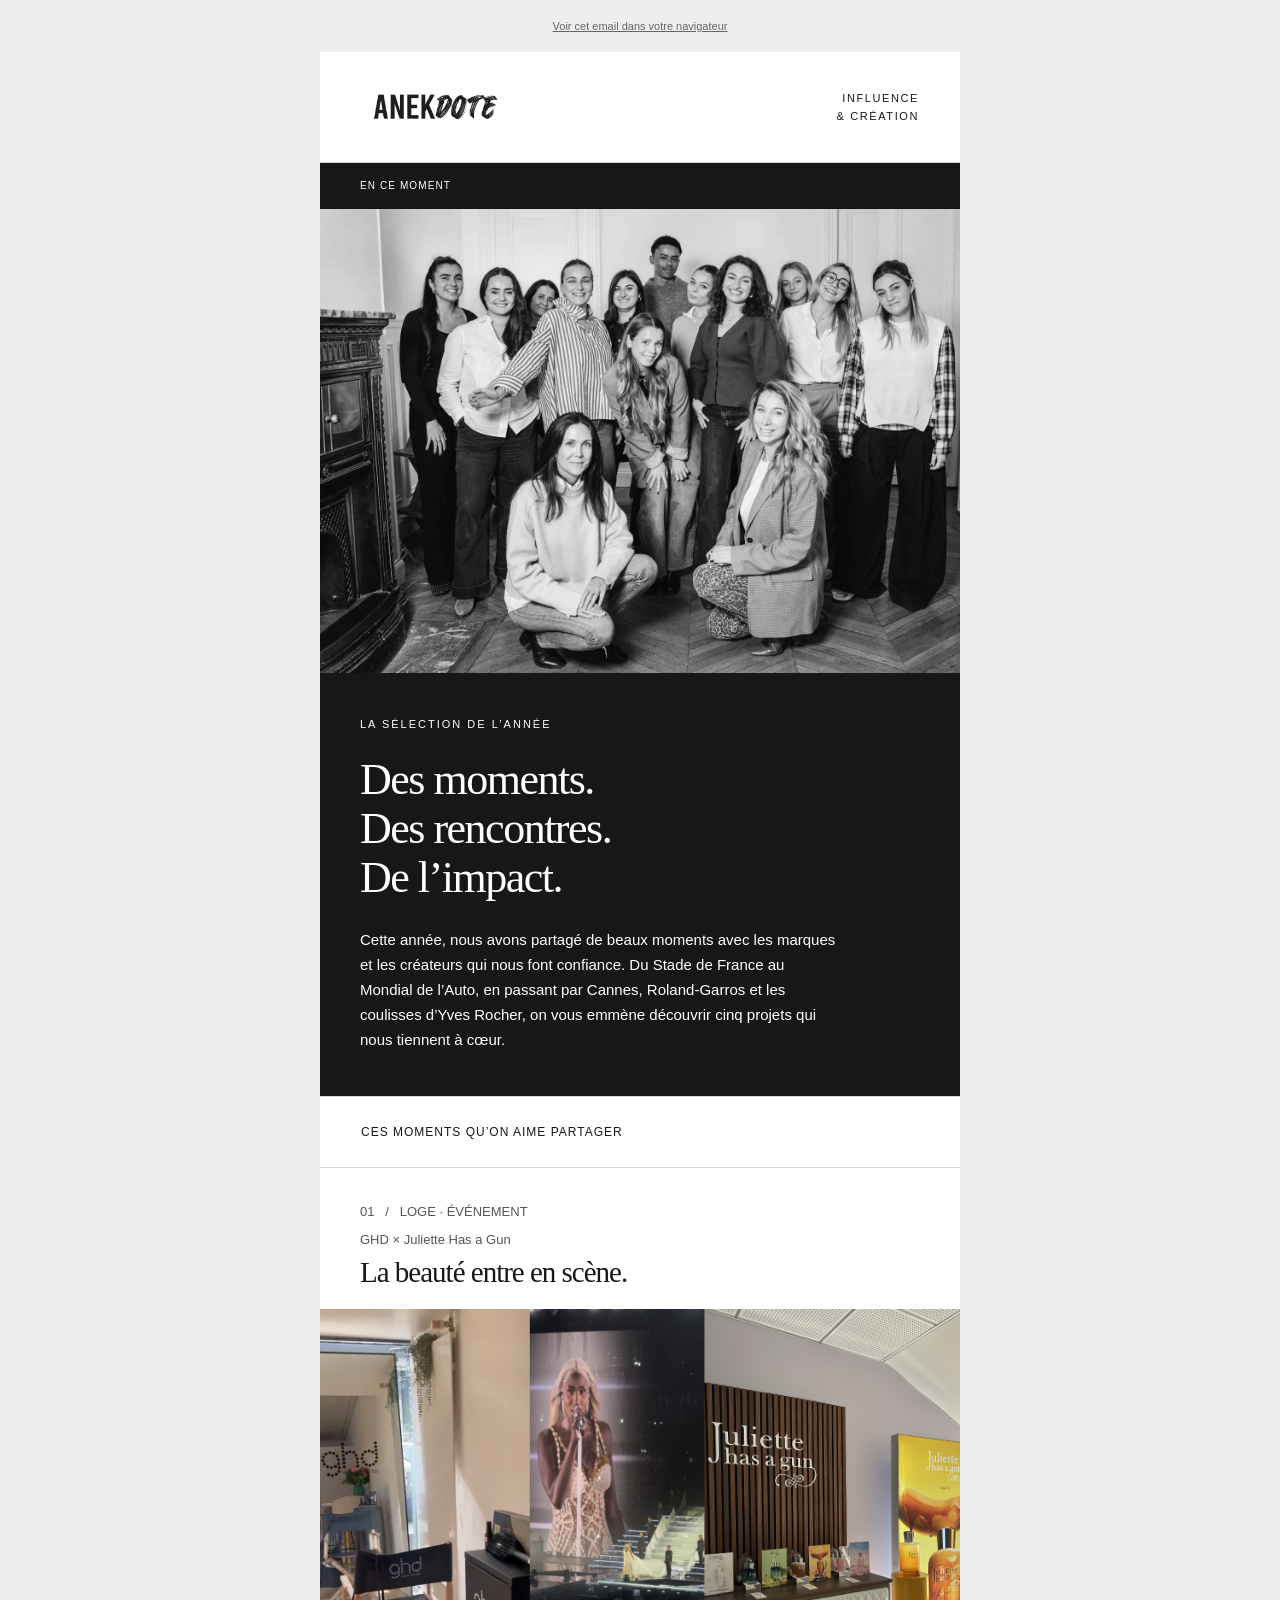
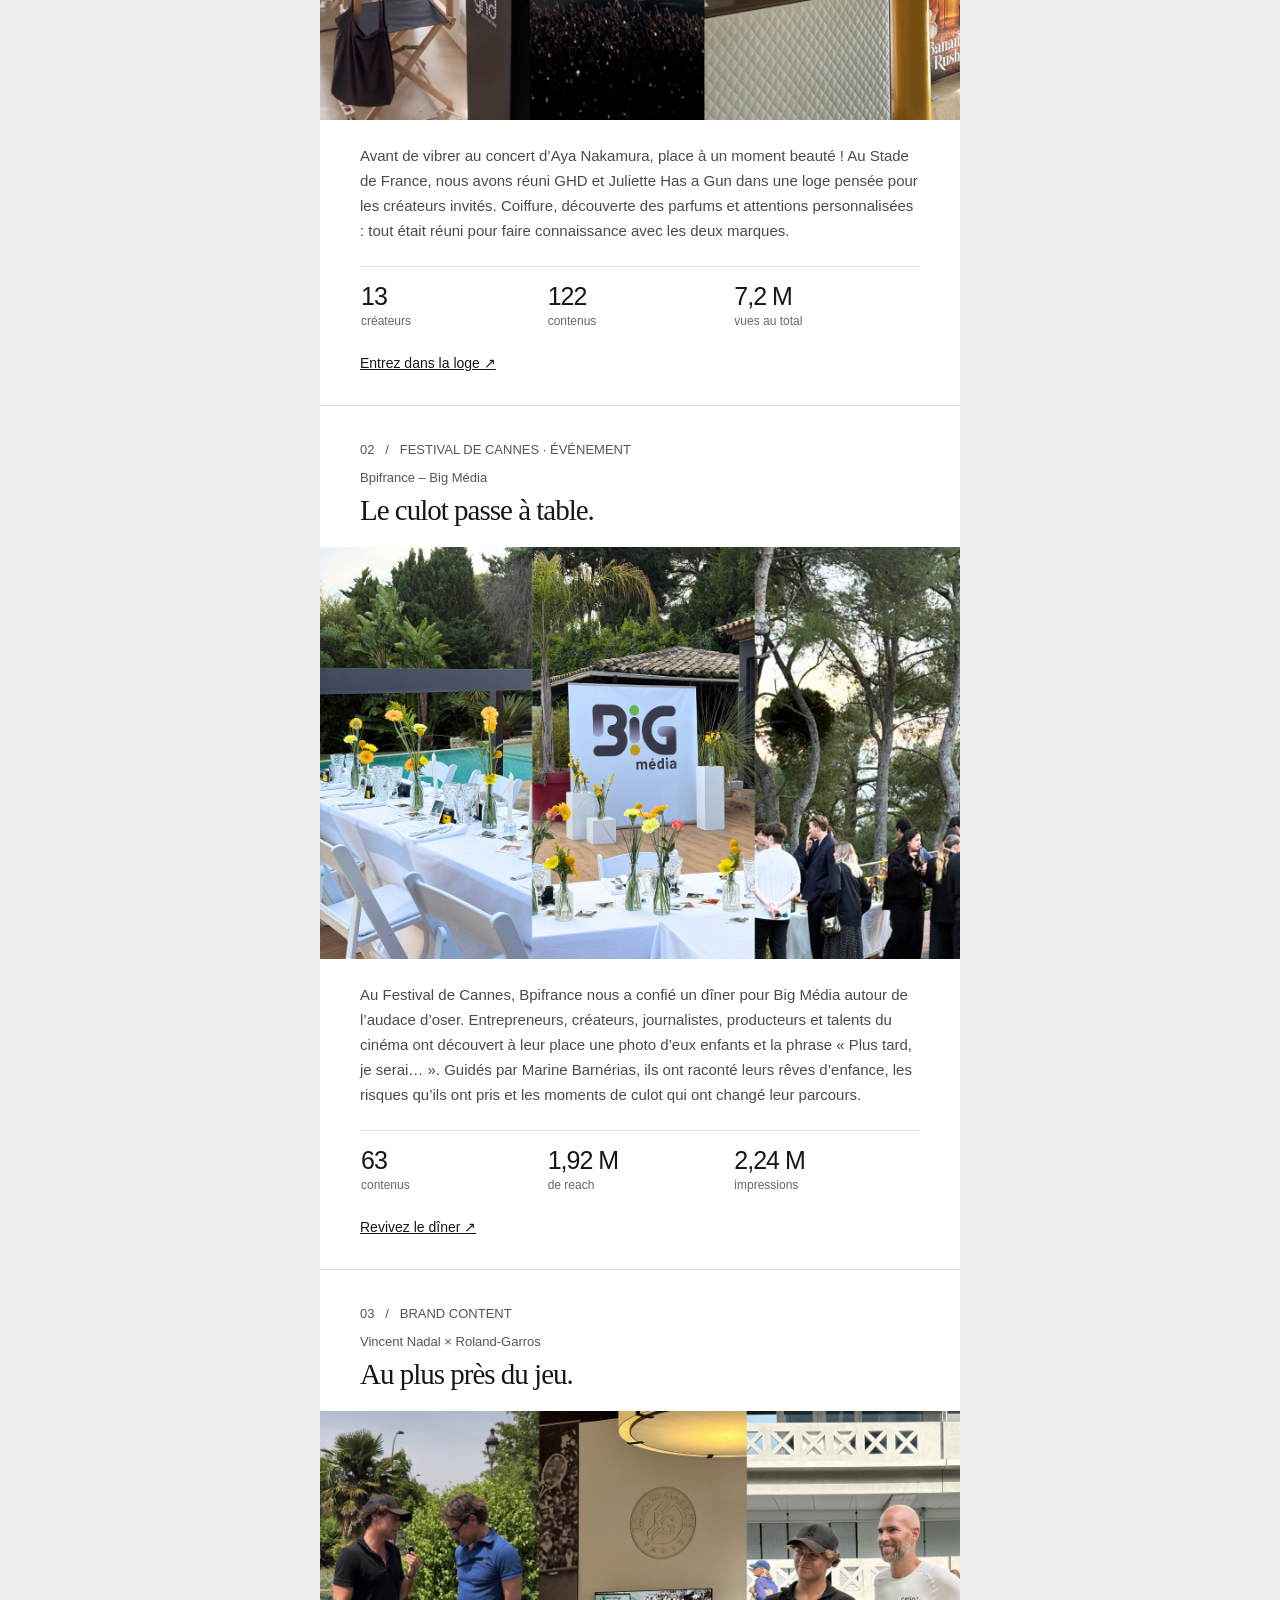
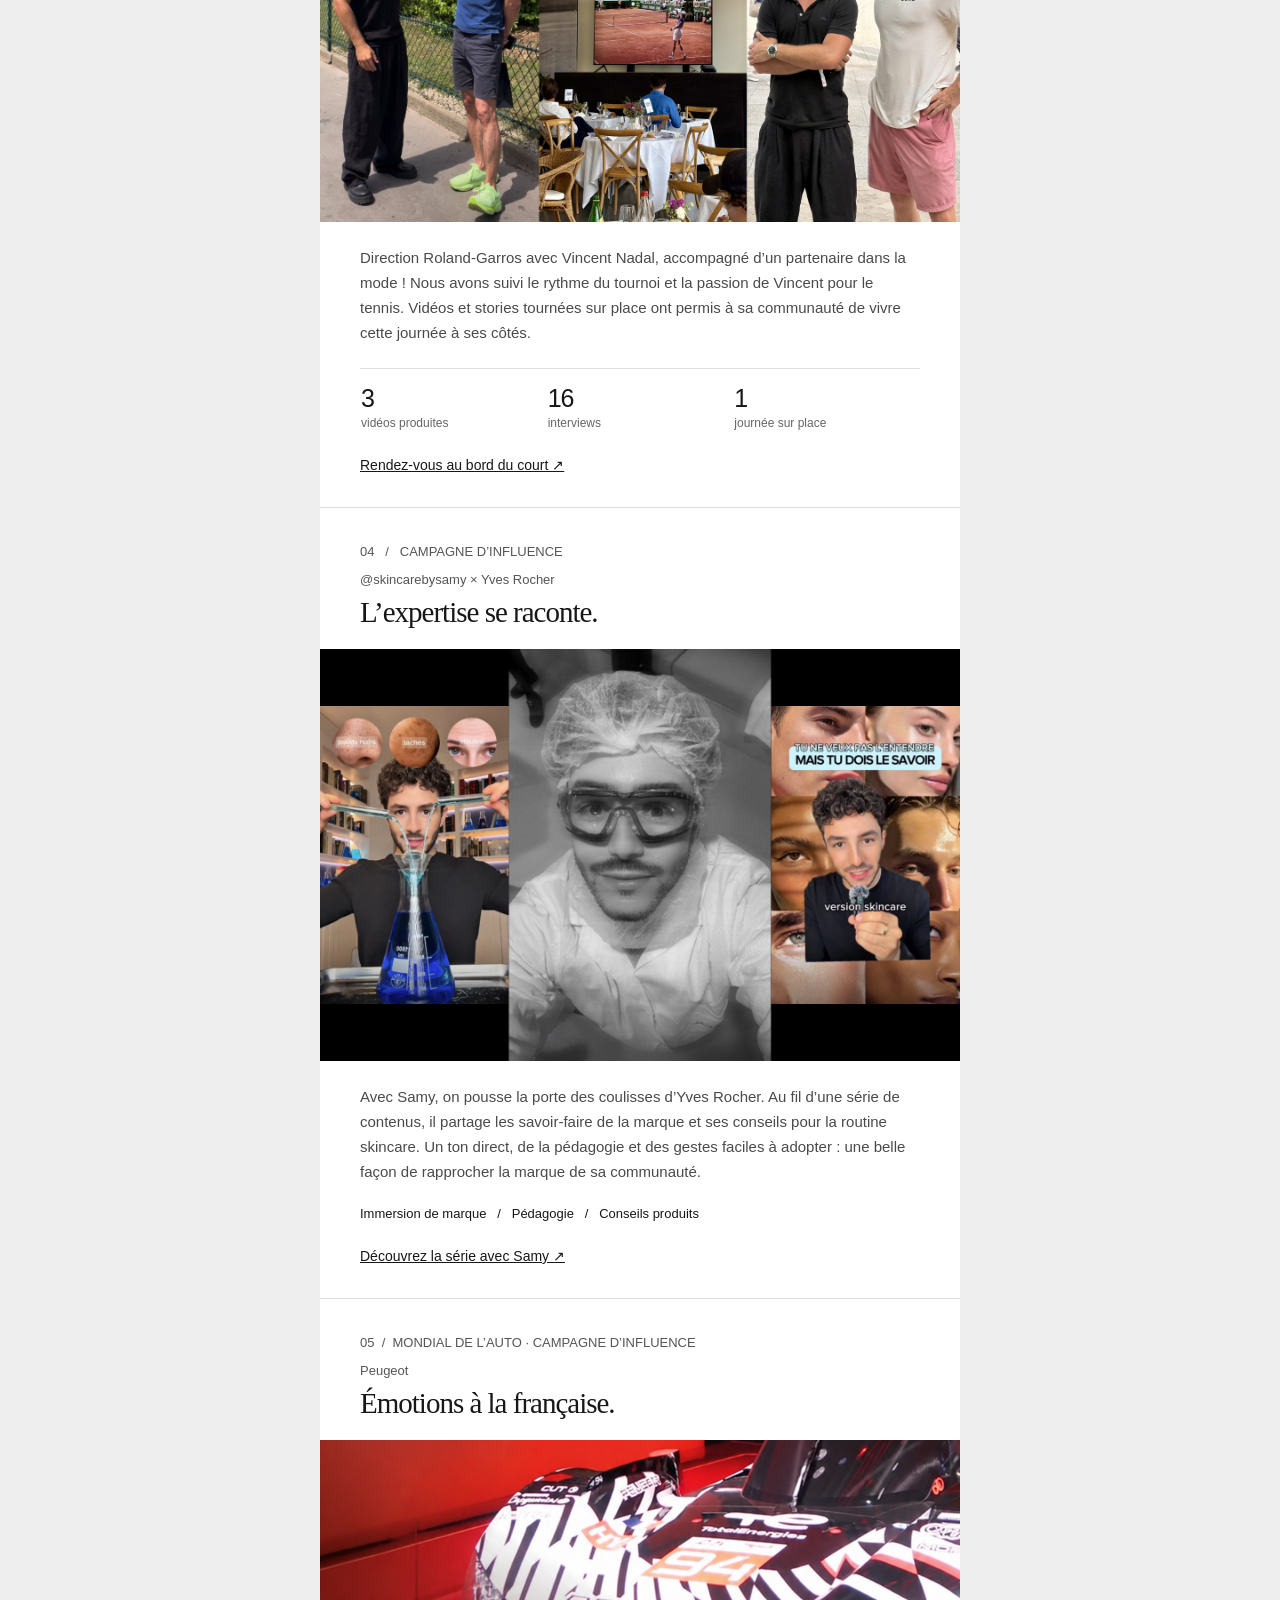
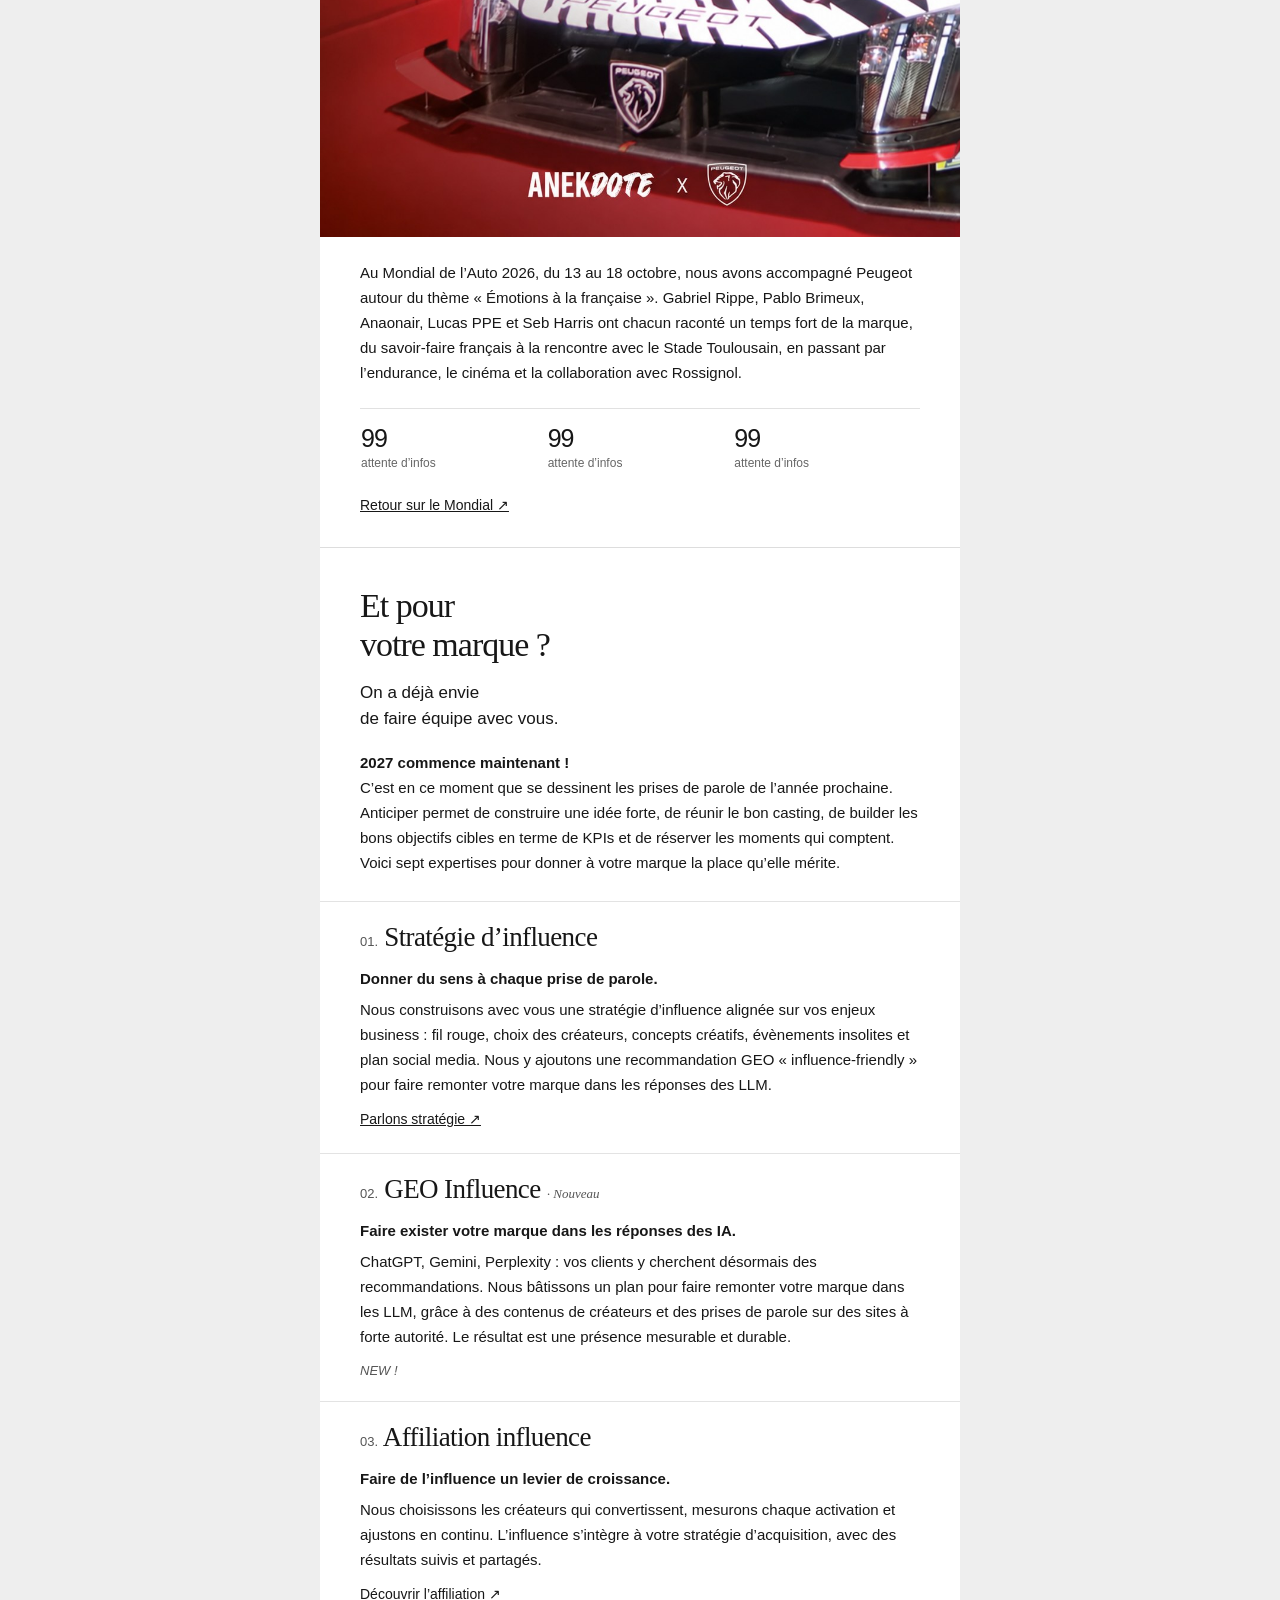
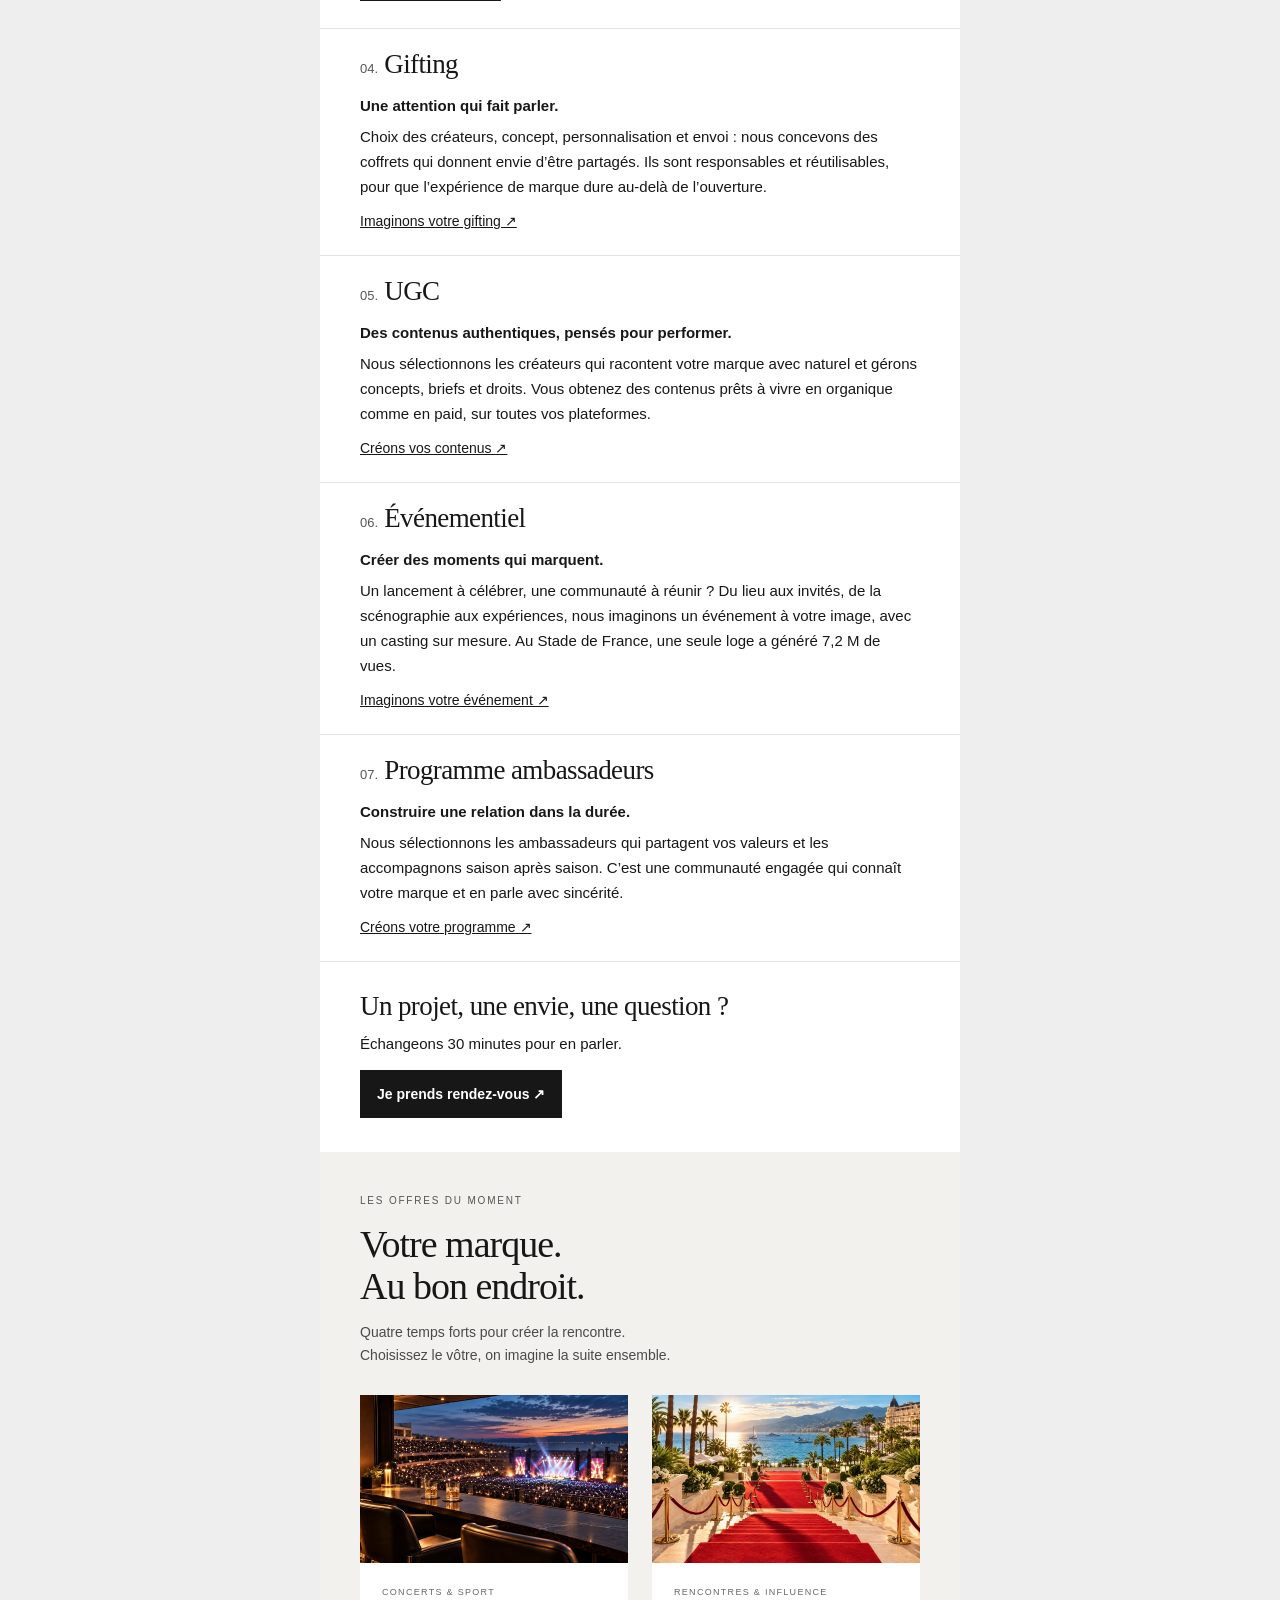
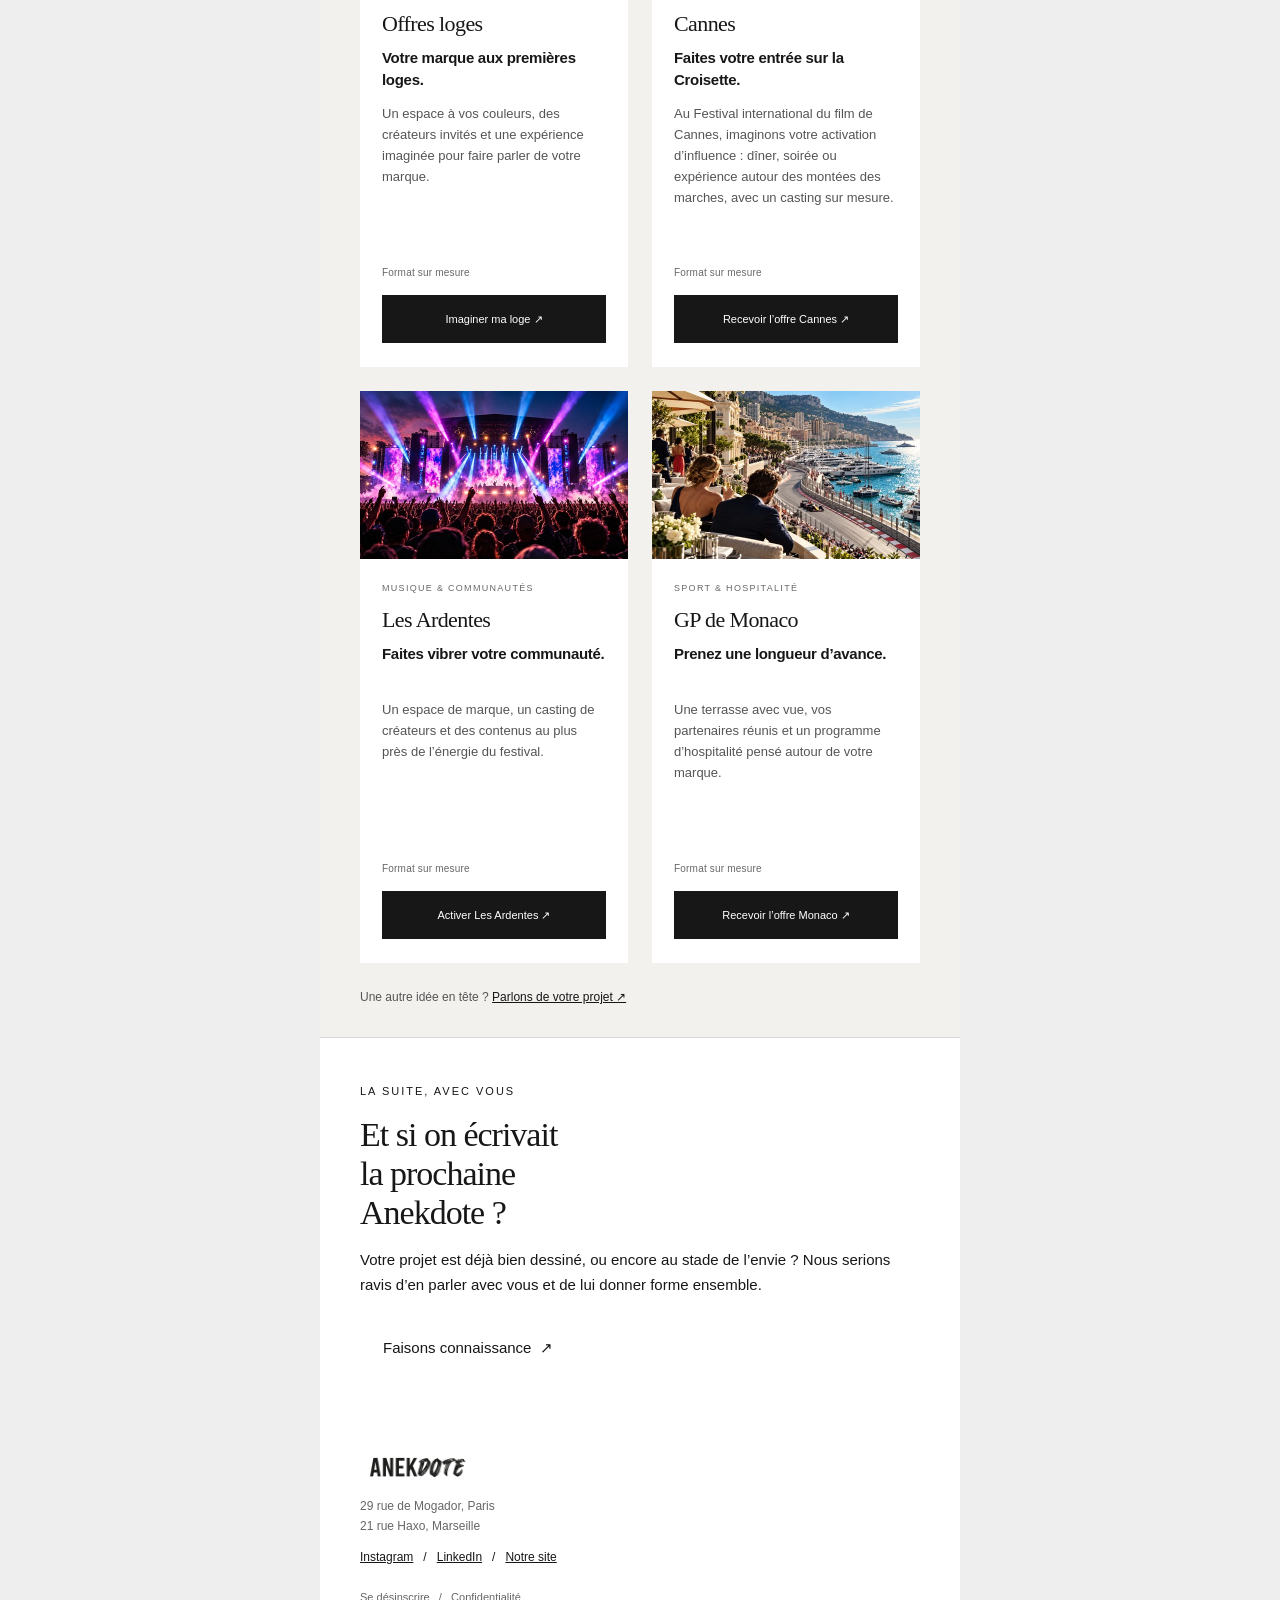
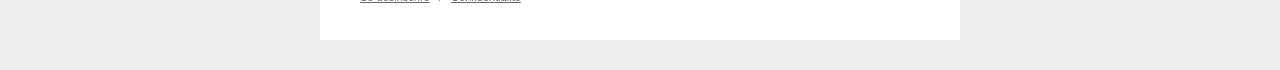
==== index.html @ 232e63d7 "Match Peugeot case metrics to the other projects" ====
<!doctype html>
<html lang="fr">
<head>
<meta charset="utf-8">
<meta name="viewport" content="width=device-width, initial-scale=1">
<title>Anekdote — Les offres du moment</title>
<meta name="description" content="Maquette de newsletter Anekdote : loges, Cannes, Les Ardentes et GP de Monaco. Offres et visuels fictifs.">
<link rel="stylesheet" href="styles.css?v=expertises-20261105">
</head>
<body style="margin:0;padding:0;background-color:#eeeeee;font-family:Arial,sans-serif">
<table role="presentation" width="100%" cellpadding="0" cellspacing="0" bgcolor="#eeeeee" class="nl-001"><tbody><tr><td align="center" class="nl-002"><table role="presentation" width="640" cellpadding="0" cellspacing="0" class="email-wrap nl-003"><tbody><tr><td align="center" class="nl-004"><a href="https://raphaeldumaslevillain-commits.github.io/NEWSLETTER-ANEKDOTE/" class="nl-005">Voir cet email dans votre navigateur</a></td></tr></tbody></table><table role="presentation" width="640" cellpadding="0" cellspacing="0" bgcolor="#ffffff" class="email-wrap nl-003"><tbody><tr><td bgcolor="#ffffff" class="email-pad nl-006"><table role="presentation" width="100%" class="nl-007"><tbody><tr><td><a href="https://www.anekdote.fr/" target="_blank" class="nl-008"><img src="assets/images/anekdote-logo.png" width="150" height="48" alt="Anekdote" class="nl-009"></a></td><td align="right" class="nl-010">INFLUENCE<br>&amp; CRÉATION</td></tr></tbody></table></td></tr><!-- OFFERS-TEASER:BEGIN --><tr><td class="email-pad nl-011" bgcolor="#171717"><table role="presentation" width="100%" cellpadding="0" cellspacing="0" class="nl-012"><tbody><tr><td class="nl-013">EN CE MOMENT</td></tr></tbody></table></td></tr><!-- OFFERS-TEASER:END --><tr><td bgcolor="#4a4a4a" class="nl-014"><img src="assets/images/equipe-anekdote.jpg" alt="Portrait de l’équipe Anekdote en noir et blanc" width="563" height="407" class="email-image nl-015"></td></tr><tr><td bgcolor="#171717" class="email-pad nl-016"><p class="nl-017">LA SÉLECTION DE L’ANNÉE</p><h1 class="nl-018">Des moments.<br>Des rencontres.<br><span class="nl-019">De l’impact.</span></h1><p class="nl-020">Cette année, nous avons partagé de beaux moments avec les marques et les créateurs qui nous font confiance. Du Stade de France au Mondial de l’Auto, en passant par Cannes, Roland-Garros et les coulisses d’Yves Rocher, on vous emmène découvrir cinq projets qui nous tiennent à cœur.</p></td></tr><tr><td class="email-pad nl-021"><table role="presentation" width="100%" class="nl-007"><tbody><tr><td class="nl-022">CES MOMENTS QU’ON AIME PARTAGER</td></tr></tbody></table></td></tr><tr><td class="email-pad nl-023"><p class="nl-024">01   /   LOGE · ÉVÉNEMENT</p><p class="nl-025">GHD × Juliette Has a Gun</p><h2 class="nl-026">La beauté entre en scène.</h2></td></tr><tr><td><a href="https://www.anekdote.fr/projets/concert-aya-nakamura-x-ghd-x-juliette-has-a-gun/" target="_blank" class="nl-027"><img src="assets/images/ghd-juliette-has-a-gun.png" alt="Une loge aux couleurs de GHD et Juliette Has a Gun" width="640" class="email-image nl-028"></a></td></tr><tr><td class="email-pad nl-029"><p class="nl-030">Avant de vibrer au concert d’Aya Nakamura, place à un moment beauté ! Au Stade de France, nous avons réuni GHD et Juliette Has a Gun dans une loge pensée pour les créateurs invités. Coiffure, découverte des parfums et attentions personnalisées : tout était réuni pour faire connaissance avec les deux marques.</p><table role="presentation" width="100%" class="nl-031"><tbody><tr><td width="33.33%" valign="top" class="nl-032"><p class="nl-033">13</p><p class="nl-034">créateurs</p></td><td width="33.33%" valign="top" class="nl-032"><p class="nl-033">122</p><p class="nl-034">contenus</p></td><td width="33.33%" valign="top" class="nl-032"><p class="nl-033">7,2 M</p><p class="nl-034">vues au total</p></td></tr></tbody></table><a href="https://www.anekdote.fr/projets/concert-aya-nakamura-x-ghd-x-juliette-has-a-gun/" target="_blank" class="nl-035">Entrez dans la loge ↗</a></td></tr><tr><td class="email-pad nl-023"><p class="nl-024">02   /   FESTIVAL DE CANNES · ÉVÉNEMENT</p><p class="nl-025">Bpifrance – Big Média</p><h2 class="nl-026">Le culot passe à table.</h2></td></tr><tr><td><a href="https://www.anekdote.fr/projets/et-si-le-culot-sinvitait-au-festival-de-cannes/" target="_blank" class="nl-027"><img src="assets/images/big-media-cannes.png" alt="Le dîner Big Média au Festival de Cannes" width="640" class="email-image nl-028"></a></td></tr><tr><td class="email-pad nl-029"><p class="nl-030">Au Festival de Cannes, Bpifrance nous a confié un dîner pour Big Média autour de l’audace d’oser. Entrepreneurs, créateurs, journalistes, producteurs et talents du cinéma ont découvert à leur place une photo d’eux enfants et la phrase « Plus tard, je serai… ». Guidés par Marine Barnérias, ils ont raconté leurs rêves d’enfance, les risques qu’ils ont pris et les moments de culot qui ont changé leur parcours.</p><table role="presentation" width="100%" class="nl-031"><tbody><tr><td width="33.33%" valign="top" class="nl-032"><p class="nl-033">63</p><p class="nl-034">contenus</p></td><td width="33.33%" valign="top" class="nl-032"><p class="nl-033">1,92 M</p><p class="nl-034">de reach</p></td><td width="33.33%" valign="top" class="nl-032"><p class="nl-033">2,24 M</p><p class="nl-034">impressions</p></td></tr></tbody></table><a href="https://www.anekdote.fr/projets/et-si-le-culot-sinvitait-au-festival-de-cannes/" target="_blank" class="nl-035">Revivez le dîner ↗</a></td></tr><tr><td class="email-pad nl-023"><p class="nl-024">03   /   BRAND CONTENT</p><p class="nl-025">Vincent Nadal × Roland-Garros</p><h2 class="nl-026">Au plus près du jeu.</h2></td></tr><tr><td><a href="https://www.anekdote.fr/projets/__trashed/" target="_blank" class="nl-027"><img src="assets/images/vincent-nadal-roland-garros.png" alt="Vincent Nadal à Roland-Garros" width="640" class="email-image nl-028"></a></td></tr><tr><td class="email-pad nl-029"><p class="nl-030">Direction Roland-Garros avec Vincent Nadal, accompagné d’un partenaire dans la mode ! Nous avons suivi le rythme du tournoi et la passion de Vincent pour le tennis. Vidéos et stories tournées sur place ont permis à sa communauté de vivre cette journée à ses côtés.</p><table role="presentation" width="100%" class="nl-031"><tbody><tr><td width="33.33%" valign="top" class="nl-032"><p class="nl-033">3</p><p class="nl-034">vidéos produites</p></td><td width="33.33%" valign="top" class="nl-032"><p class="nl-033">16</p><p class="nl-034">interviews</p></td><td width="33.33%" valign="top" class="nl-032"><p class="nl-033">1</p><p class="nl-034">journée sur place</p></td></tr></tbody></table><a href="https://www.anekdote.fr/projets/__trashed/" target="_blank" class="nl-035">Rendez-vous au bord du court ↗</a></td></tr><tr><td class="email-pad nl-023"><p class="nl-024">04   /   CAMPAGNE D’INFLUENCE</p><p class="nl-025">@skincarebysamy × Yves Rocher</p><h2 class="nl-026">L’expertise se raconte.</h2></td></tr><tr><td><a href="https://www.anekdote.fr/projets/skincarebysamy-x-yves-rocher/" target="_blank" class="nl-027"><img src="assets/images/skincarebysamy-yves-rocher.png" alt="Samy explore l’univers Yves Rocher" width="640" class="email-image nl-028"></a></td></tr><tr><td class="email-pad nl-029"><p class="nl-030">Avec Samy, on pousse la porte des coulisses d’Yves Rocher. Au fil d’une série de contenus, il partage les savoir-faire de la marque et ses conseils pour la routine skincare. Un ton direct, de la pédagogie et des gestes faciles à adopter : une belle façon de rapprocher la marque de sa communauté.</p><p class="nl-036">Immersion de marque   /   Pédagogie   /   Conseils produits</p><a href="https://www.anekdote.fr/projets/skincarebysamy-x-yves-rocher/" target="_blank" class="nl-035">Découvrez la série avec Samy ↗</a></td></tr>
<tr><td class="email-pad nl-023">
<p class="nl-024">05&nbsp; / &nbsp;MONDIAL DE L’AUTO · CAMPAGNE D’INFLUENCE</p>
<p class="nl-025">Peugeot</p>
<h2 class="nl-026">Émotions à la française.</h2>
</td></tr>
<tr><td>
<img src="assets/images/peugeot-mondial-auto-2026.jpg" alt="La Peugeot 9X8 sur le stand du Mondial de l’Auto 2026" width="640" height="397" class="email-image nl-037">
</td></tr>
<tr><td class="email-pad nl-029">
<p class="nl-038">Au Mondial de l’Auto 2026, du 13 au 18 octobre, nous avons accompagné Peugeot autour du thème «&nbsp;Émotions à la française&nbsp;». Gabriel Rippe, Pablo Brimeux, Anaonair, Lucas PPE et Seb Harris ont chacun raconté un temps fort de la marque, du savoir-faire français à la rencontre avec le Stade Toulousain, en passant par l’endurance, le cinéma et la collaboration avec Rossignol.</p>
<table role="presentation" width="100%" class="nl-031"><tbody><tr><td width="33.33%" valign="top" class="nl-032"><p class="nl-033">99</p><p class="nl-034">attente d’infos</p></td><td width="33.33%" valign="top" class="nl-032"><p class="nl-033">99</p><p class="nl-034">attente d’infos</p></td><td width="33.33%" valign="top" class="nl-032"><p class="nl-033">99</p><p class="nl-034">attente d’infos</p></td></tr></tbody></table>
<a href="https://www.media.stellantis.com/fr-fr/peugeot/press/mondial-de-l-automobile-2026-peugeot-devoile-deux-premieres-mondiales-et-place-l-emotion-l-elegance-et-le-plaisir-de-conduire-au-coeur-de-son-dispositif" target="_blank" class="nl-035">Retour sur le Mondial&nbsp;↗</a>
</td></tr>
<tr><td id="expertises" bgcolor="#ffffff" class="email-pad nl-039">
<h2 class="nl-040">Et pour<br>votre marque ?</h2>
<p class="nl-041">On a déjà envie<br>de faire équipe avec vous.</p>
<p class="nl-038"><strong>2027 commence maintenant !</strong><br>C’est en ce moment que se dessinent les prises de parole de l’année prochaine. Anticiper permet de construire une idée forte, de réunir le bon casting, de builder les bons objectifs cibles en terme de KPIs et de réserver les moments qui comptent. Voici sept expertises pour donner à votre marque la place qu’elle mérite.</p>
</td></tr>
<tr><td class="expertise email-pad nl-042" bgcolor="#ffffff">
<h3 class="nl-043"><span class="nl-044">01.</span> Stratégie d’influence</h3>
<p class="nl-045"><strong>Donner du sens à chaque prise de parole.</strong></p>
<p class="nl-046">Nous construisons avec vous une stratégie d’influence alignée sur vos enjeux business : fil rouge, choix des créateurs, concepts créatifs, évènements insolites et plan social media. Nous y ajoutons une recommandation GEO « influence-friendly » pour faire remonter votre marque dans les réponses des LLM.</p>
<a href="https://www.anekdote.fr/strategie/" target="_blank" class="nl-047">Parlons stratégie ↗</a>
</td></tr>
<tr><td class="expertise email-pad nl-042" bgcolor="#ffffff">
<h3 class="nl-043"><span class="nl-044">02.</span> GEO Influence <span class="nl-048"><i>· Nouveau</i></span></h3>
<p class="nl-045"><strong>Faire exister votre marque dans les réponses des IA.</strong></p>
<p class="nl-046">ChatGPT, Gemini, Perplexity : vos clients y cherchent désormais des recommandations. Nous bâtissons un plan pour faire remonter votre marque dans les LLM, grâce à des contenus de créateurs et des prises de parole sur des sites à forte autorité. Le résultat est une présence mesurable et durable.</p>
<p class="nl-049"><em>NEW !</em></p>
</td></tr>
<tr><td class="expertise email-pad nl-042" bgcolor="#ffffff">
<h3 class="nl-043"><span class="nl-044">03.</span> Affiliation influence</h3>
<p class="nl-045"><strong>Faire de l’influence un levier de croissance.</strong></p>
<p class="nl-046">Nous choisissons les créateurs qui convertissent, mesurons chaque activation et ajustons en continu. L’influence s’intègre à votre stratégie d’acquisition, avec des résultats suivis et partagés.</p>
<a href="https://www.anekdote.fr/performance-affiliation/" target="_blank" class="nl-047">Découvrir l’affiliation ↗</a>
</td></tr>
<tr><td class="expertise email-pad nl-042" bgcolor="#ffffff">
<h3 class="nl-043"><span class="nl-044">04.</span> Gifting</h3>
<p class="nl-045"><strong>Une attention qui fait parler.</strong></p>
<p class="nl-046">Choix des créateurs, concept, personnalisation et envoi : nous concevons des coffrets qui donnent envie d’être partagés. Ils sont responsables et réutilisables, pour que l’expérience de marque dure au-delà de l’ouverture.</p>
<a href="https://www.anekdote.fr/contact/" target="_blank" class="nl-047">Imaginons votre gifting ↗</a>
</td></tr>
<tr><td class="expertise email-pad nl-042" bgcolor="#ffffff">
<h3 class="nl-043"><span class="nl-044">05.</span> UGC</h3>
<p class="nl-045"><strong>Des contenus authentiques, pensés pour performer.</strong></p>
<p class="nl-046">Nous sélectionnons les créateurs qui racontent votre marque avec naturel et gérons concepts, briefs et droits. Vous obtenez des contenus prêts à vivre en organique comme en paid, sur toutes vos plateformes.</p>
<a href="https://www.anekdote.fr/contact/" target="_blank" class="nl-047">Créons vos contenus ↗</a>
</td></tr>
<tr><td class="expertise email-pad nl-042" bgcolor="#ffffff">
<h3 class="nl-043"><span class="nl-044">06.</span> Événementiel</h3>
<p class="nl-045"><strong>Créer des moments qui marquent.</strong></p>
<p class="nl-046">Un lancement à célébrer, une communauté à réunir ? Du lieu aux invités, de la scénographie aux expériences, nous imaginons un événement à votre image, avec un casting sur mesure. Au Stade de France, une seule loge a généré 7,2 M de vues.</p>
<a href="https://www.anekdote.fr/evenements/" target="_blank" class="nl-047">Imaginons votre événement ↗</a>
</td></tr>
<tr><td class="expertise email-pad nl-042" bgcolor="#ffffff">
<h3 class="nl-043"><span class="nl-044">07.</span> Programme ambassadeurs</h3>
<p class="nl-045"><strong>Construire une relation dans la durée.</strong></p>
<p class="nl-046">Nous sélectionnons les ambassadeurs qui partagent vos valeurs et les accompagnons saison après saison. C’est une communauté engagée qui connaît votre marque et en parle avec sincérité.</p>
<a href="https://www.anekdote.fr/contact/" target="_blank" class="nl-047">Créons votre programme ↗</a>
</td></tr>
<tr><td bgcolor="#ffffff" class="email-pad nl-050">
<h3 class="nl-043">Un projet, une envie, une question ?</h3>
<p class="nl-051">Échangeons 30 minutes pour en parler.</p>
<table role="presentation" cellpadding="0" cellspacing="0" class="nl-007"><tbody><tr><td bgcolor="#171717" class="nl-052">
<a href="mailto:Christelle.egron@dbmgroup.fr" class="nl-053">Je prends rendez-vous ↗</a>
</td></tr></tbody></table>
</td></tr>
<!-- OFFERS:BEGIN -->
<tr><td id="offres-du-moment" class="offers-section email-pad nl-054" bgcolor="#f2f1ee">
<p class="nl-055">LES OFFRES DU MOMENT</p>
<h2 class="offers-title nl-056">Votre marque.<br>Au bon endroit.</h2>
<p class="nl-057">Quatre temps forts pour créer la rencontre.<br>Choisissez le vôtre, on imagine la suite ensemble.</p>
<table role="presentation" class="offer-grid nl-058" width="560" cellpadding="0" cellspacing="0"><tbody><tr><td class="offer-column nl-059" width="268" valign="top"><table role="presentation" class="offer-card nl-060" width="268" cellpadding="0" cellspacing="0">
<tbody><tr><td class="nl-061"><a href="https://www.anekdote.fr/contact/?utm_source=newsletter&amp;utm_medium=email&amp;utm_campaign=offres-du-moment-demo&amp;utm_content=loges" target="_blank" class="nl-062"><img src="assets/offers/offre-loges.jpg?v=couleur-20261102" width="268" height="168" alt="Visuel fictif : une loge privée avec vue sur un concert" class="offer-image nl-063"></a></td></tr>
<tr><td class="offer-copy nl-064"><p class="nl-065">CONCERTS &amp; SPORT</p><h3 class="nl-066">Offres loges</h3><p class="offer-headline nl-067">Votre marque aux premières loges.</p></td></tr>
<tr><td class="offer-description nl-068" height="147" valign="top"><p class="nl-069">Un espace à vos couleurs, des créateurs invités et une expérience imaginée pour faire parler de votre marque.</p></td></tr>
<tr><td class="offer-copy nl-070"><p class="nl-071">Format sur mesure</p></td></tr>
<tr><td class="offer-button-pad nl-072"><table role="presentation" width="100%" cellpadding="0" cellspacing="0" class="nl-073"><tbody><tr><td align="center" bgcolor="#171717" height="48" class="nl-074"><a class="offer-cta nl-075" href="https://www.anekdote.fr/contact/?utm_source=newsletter&amp;utm_medium=email&amp;utm_campaign=offres-du-moment-demo&amp;utm_content=loges" target="_blank">Imaginer ma loge <span aria-hidden="true">↗</span></a></td></tr></tbody></table></td></tr></tbody></table></td><td class="offer-gap nl-076" width="24">&nbsp;</td><td class="offer-column nl-059" width="268" valign="top"><table role="presentation" class="offer-card nl-060" width="268" cellpadding="0" cellspacing="0">
<tbody><tr><td class="nl-061"><a href="https://www.anekdote.fr/contact/?utm_source=newsletter&amp;utm_medium=email&amp;utm_campaign=offres-du-moment-demo&amp;utm_content=cannes" target="_blank" class="nl-062"><img src="assets/offers/offre-cannes.jpg?v=couleur-20261102" width="268" height="168" alt="Visuel fictif : un escalier événementiel face à la Riviera" class="offer-image nl-063"></a></td></tr>
<tr><td class="offer-copy nl-064"><p class="nl-065">RENCONTRES &amp; INFLUENCE</p><h3 class="nl-066">Cannes</h3><p class="offer-headline nl-067">Faites votre entrée sur la Croisette.</p></td></tr>
<tr><td class="offer-description nl-068" height="147" valign="top"><p class="nl-069">Au Festival international du film de Cannes, imaginons votre activation d’influence : dîner, soirée ou expérience autour des montées des marches, avec un casting sur mesure.</p></td></tr>
<tr><td class="offer-copy nl-070"><p class="nl-071">Format sur mesure</p></td></tr>
<tr><td class="offer-button-pad nl-072"><table role="presentation" width="100%" cellpadding="0" cellspacing="0" class="nl-073"><tbody><tr><td align="center" bgcolor="#171717" height="48" class="nl-074"><a class="offer-cta nl-075" href="https://www.anekdote.fr/contact/?utm_source=newsletter&amp;utm_medium=email&amp;utm_campaign=offres-du-moment-demo&amp;utm_content=cannes" target="_blank">Recevoir l’offre Cannes <span aria-hidden="true">↗</span></a></td></tr></tbody></table></td></tr></tbody></table></td></tr><tr><td class="offer-column nl-059" width="268" valign="top"><table role="presentation" class="offer-card nl-060" width="268" cellpadding="0" cellspacing="0">
<tbody><tr><td class="nl-061"><a href="https://www.anekdote.fr/contact/?utm_source=newsletter&amp;utm_medium=email&amp;utm_campaign=offres-du-moment-demo&amp;utm_content=ardentes" target="_blank" class="nl-062"><img src="assets/offers/offre-ardentes.jpg?v=couleur-20261102" width="268" height="168" alt="Visuel fictif : une foule devant une scène de festival" class="offer-image nl-063"></a></td></tr>
<tr><td class="offer-copy nl-064"><p class="nl-065">MUSIQUE &amp; COMMUNAUTÉS</p><h3 class="nl-066">Les Ardentes</h3><p class="offer-headline nl-067">Faites vibrer votre communauté.</p></td></tr>
<tr><td class="offer-description nl-068" height="147" valign="top"><p class="nl-069">Un espace de marque, un casting de créateurs et des contenus au plus près de l’énergie du festival.</p></td></tr>
<tr><td class="offer-copy nl-070"><p class="nl-071">Format sur mesure</p></td></tr>
<tr><td class="offer-button-pad nl-072"><table role="presentation" width="100%" cellpadding="0" cellspacing="0" class="nl-073"><tbody><tr><td align="center" bgcolor="#171717" height="48" class="nl-074"><a class="offer-cta nl-075" href="https://www.anekdote.fr/contact/?utm_source=newsletter&amp;utm_medium=email&amp;utm_campaign=offres-du-moment-demo&amp;utm_content=ardentes" target="_blank">Activer Les Ardentes <span aria-hidden="true">↗</span></a></td></tr></tbody></table></td></tr></tbody></table></td><td class="offer-gap nl-076" width="24">&nbsp;</td><td class="offer-column nl-059" width="268" valign="top"><table role="presentation" class="offer-card nl-060" width="268" cellpadding="0" cellspacing="0">
<tbody><tr><td class="nl-061"><a href="https://www.anekdote.fr/contact/?utm_source=newsletter&amp;utm_medium=email&amp;utm_campaign=offres-du-moment-demo&amp;utm_content=monaco" target="_blank" class="nl-062"><img src="assets/offers/offre-monaco.jpg?v=couleur-20261102" width="268" height="168" alt="Visuel fictif : une terrasse surplombant un circuit en bord de mer" class="offer-image nl-063"></a></td></tr>
<tr><td class="offer-copy nl-064"><p class="nl-065">SPORT &amp; HOSPITALITÉ</p><h3 class="nl-066">GP de Monaco</h3><p class="offer-headline nl-067">Prenez une longueur d’avance.</p></td></tr>
<tr><td class="offer-description nl-068" height="147" valign="top"><p class="nl-069">Une terrasse avec vue, vos partenaires réunis et un programme d’hospitalité pensé autour de votre marque.</p></td></tr>
<tr><td class="offer-copy nl-070"><p class="nl-071">Format sur mesure</p></td></tr>
<tr><td class="offer-button-pad nl-072"><table role="presentation" width="100%" cellpadding="0" cellspacing="0" class="nl-073"><tbody><tr><td align="center" bgcolor="#171717" height="48" class="nl-074"><a class="offer-cta nl-075" href="https://www.anekdote.fr/contact/?utm_source=newsletter&amp;utm_medium=email&amp;utm_campaign=offres-du-moment-demo&amp;utm_content=monaco" target="_blank">Recevoir l’offre Monaco <span aria-hidden="true">↗</span></a></td></tr></tbody></table></td></tr></tbody></table></td></tr></tbody></table>
<p class="nl-077">Une autre idée en tête ? <a href="https://www.anekdote.fr/contact/?utm_source=newsletter&amp;utm_medium=email&amp;utm_campaign=offres-du-moment-demo&amp;utm_content=sur-mesure" target="_blank" class="nl-078">Parlons de votre projet ↗</a></p>
</td></tr>
<!-- OFFERS:END --><tr><td bgcolor="#ffffff" class="email-pad nl-079"><p class="nl-080">LA SUITE, AVEC VOUS</p><h2 class="nl-081">Et si on écrivait<br>la prochaine<br>Anekdote ?</h2><p class="nl-082">Votre projet est déjà bien dessiné, ou encore au stade de l’envie ? Nous serions ravis d’en parler avec vous et de lui donner forme ensemble.</p><table role="presentation" class="nl-007"><tbody><tr><td bgcolor="#ffffff" class="nl-083"><a href="https://www.anekdote.fr/contact/" target="_blank" class="nl-084">Faisons connaissance  ↗</a></td></tr></tbody></table></td></tr><tr><td class="email-pad nl-085"><p class="nl-086"><a href="https://www.anekdote.fr/" target="_blank" class="nl-008"><img src="assets/images/anekdote-logo.png" width="116" height="37" alt="Anekdote" class="nl-087"></a></p><p class="nl-088">29 rue de Mogador, Paris<br>21 rue Haxo, Marseille</p><p class="nl-089"><a href="https://www.instagram.com/anekdotefr/" target="_blank" class="nl-090">Instagram</a>   /   <a href="https://linkedin.com/company/anekdote-influence" target="_blank" class="nl-090">LinkedIn</a>   /   <a href="https://www.anekdote.fr/" target="_blank" class="nl-090">Notre site</a></p><p class="nl-091"><a class="nl-005">Se désinscrire</a>   /   <a href="https://www.anekdote.fr/politique-de-confidentialite" target="_blank" class="nl-092">Confidentialité</a></p></td></tr></tbody></table><table role="presentation" width="100%" class="nl-007"><tbody><tr><td height="28" class="nl-093"> </td></tr></tbody></table></td></tr></tbody></table>
</body>
</html>
---- styles.css ----
/* Original newsletter declarations and new offer cards. Generated by scripts/build.py. */
html { background:#eee; }
body { margin:0;padding:0;background:#eee;font-family:Arial,sans-serif; }
.nl-001 { border-collapse:collapse;color:rgb(23,23,23);background-color:rgb(238,238,238) }
.nl-002 { font-family:Montserrat,Arial,Helvetica,sans-serif }
.nl-003 { border-collapse:collapse;width:640px;max-width:640px }
.nl-004 { padding:17px 16px;font-size:11px;line-height:18px;color:rgb(102,102,102) }
.nl-005 { color:rgb(102,102,102);text-decoration-line:underline }
.nl-006 { padding:30px 40px;border-bottom:1px solid rgb(216,216,216) }
.nl-007 { border-collapse:collapse }
.nl-008 { color:rgb(23,23,23);text-decoration:none }
.nl-009 { border:0px;outline:medium;display:block;width:150px;height:auto }
.nl-010 { font-size:11px;letter-spacing:1.6px;line-height:18px }
.nl-011 { padding:14px 40px;background-color:#171717 }
.nl-012 { width:100%;border-collapse:collapse }
.nl-013 { font-size:10px;line-height:18px;letter-spacing:1.1px;color:#ffffff }
.nl-014 { padding:0px;font-size:0px;line-height:0 }
.nl-015 { border:0px;outline:medium;display:block;width:640px;max-width:640px;height:auto }
.nl-016 { background-color:rgb(23,23,23);padding:42px 40px 44px;border-bottom:1px solid rgb(216,216,216) }
.nl-017 { margin:0px;color:rgb(255,255,255);font-size:11px;line-height:18px;letter-spacing:2px }
.nl-018 { margin:22px 0px 25px;color:rgb(255,255,255);font-size:44px;line-height:49px;letter-spacing:-1.5px;font-family:Georgia,"Times New Roman",serif;font-weight:400 }
.nl-019 { font-family:inherit }
.nl-020 { margin:0px;color:rgb(255,255,255);font-size:15px;line-height:25px;max-width:480px }
.nl-021 { padding:27px 40px;border-bottom:1px solid rgb(216,216,216) }
.nl-022 { font-size:12px;letter-spacing:1px }
.nl-023 { padding:34px 40px 19px }
.nl-024 { margin:0px;font-size:13px;line-height:20px;letter-spacing:0px;color:rgb(85,85,85) }
.nl-025 { margin:8px 0px 0px;font-size:13px;line-height:20px;letter-spacing:0px;color:rgb(85,85,85) }
.nl-026 { margin:5px 0px 0px;font-size:29px;line-height:35px;letter-spacing:-1px;font-family:Georgia,"Times New Roman",serif;font-weight:400 }
.nl-027 { color:inherit }
.nl-028 { border:0px;outline:medium;display:block;width:640px;max-width:640px;height:auto;background:0% 0% repeat rgb(222,222,222);font-size:16px }
.nl-029 { padding:23px 40px 30px;border-bottom:1px solid rgb(221,221,221) }
.nl-030 { margin:0px;font-size:15px;line-height:25px;color:rgb(74,74,74) }
.nl-031 { border-collapse:collapse;margin-top:23px;margin-bottom:20px }
.nl-032 { border-top:1px solid rgb(225,225,225);padding-top:13px }
.nl-033 { margin:0px;font-size:25px;line-height:32px;letter-spacing:-1px }
.nl-034 { margin:0px;font-size:12px;line-height:18px;color:rgb(102,102,102) }
.nl-035 { color:rgb(23,23,23);font-size:14px;line-height:24px }
.nl-036 { margin:20px 0px;font-size:13px;line-height:20px }
.nl-037 { border:0px;display:block;width:640px;max-width:640px;height:auto }
.nl-038 { margin:0px;font-size:15px;line-height:25px }
.nl-039 { padding:38px 40px 26px }
.nl-040 { margin:0px 0px 16px;font-size:34px;line-height:39px;letter-spacing:-1px;font-family:Georgia,"Times New Roman",serif;font-weight:400 }
.nl-041 { margin:0px 0px 18px;font-size:17px;line-height:26px }
.nl-042 { padding:19px 40px 12px;border-top:1px solid #e3e3e3 }
.nl-043 { margin:0 0 8px;font-size:27px;line-height:33px;letter-spacing:-0.6px;font-family:Georgia,"Times New Roman",serif;font-weight:400 }
.nl-044 { font-family:Montserrat,Arial,Helvetica,sans-serif;font-size:13px;letter-spacing:0;color:#555555 }
.nl-045 { margin:0 0 6px;font-size:15px;line-height:25px }
.nl-046 { margin:0;font-size:15px;line-height:25px }
.nl-047 { display:inline-block;padding:10px 0;color:#171717;font-size:14px;line-height:24px }
.nl-048 { font-size:13px;letter-spacing:0;color:#555555 }
.nl-049 { margin:12px 0 8px;color:#555555;font-size:13px;line-height:20px }
.nl-050 { padding:28px 40px 34px;border-top:1px solid #e3e3e3 }
.nl-051 { margin:0 0 14px;font-size:15px;line-height:25px }
.nl-052 { background-color:#171717 }
.nl-053 { display:inline-block;padding:13px 17px;color:#ffffff;text-decoration:none;font-size:14px;line-height:22px;font-weight:600 }
.nl-054 { padding:40px 40px 20px;background-color:#f2f1ee;border-bottom:1px solid #d8d8d8;scroll-margin-top:20px }
.nl-055 { margin:0 0 14px;font-size:10px;line-height:17px;letter-spacing:1.8px;color:#555555 }
.nl-056 { margin:0 0 14px;font-family:Georgia,'Times New Roman',serif;font-size:38px;line-height:42px;font-weight:400;letter-spacing:-1px }
.nl-057 { margin:0 0 28px;font-size:14px;line-height:23px;color:#4a4a4a }
.nl-058 { width:560px;border-collapse:collapse;table-layout:fixed }
.nl-059 { width:268px;vertical-align:top;padding:0 0 24px }
.nl-060 { width:268px;border-collapse:collapse;table-layout:fixed;background-color:#ffffff }
.nl-061 { padding:0;font-size:0;line-height:0 }
.nl-062 { color:#171717;text-decoration:none }
.nl-063 { display:block;border:0;width:268px;height:168px;max-width:100%;object-fit:cover }
.nl-064 { padding:22px 22px 0 }
.nl-065 { margin:0 0 10px;font-size:9px;line-height:15px;letter-spacing:1.3px;color:#686868 }
.nl-066 { margin:0 0 9px;font-size:22px;line-height:28px;letter-spacing:-0.6px;font-weight:400;font-family:Georgia,'Times New Roman',serif }
.nl-067 { margin:0;font-size:15px;line-height:22px;min-height:44px;font-weight:600;letter-spacing:-0.3px }
.nl-068 { height:147px;padding:12px 22px 0;vertical-align:top }
.nl-069 { margin:0;font-size:13px;line-height:21px;color:#555555 }
.nl-070 { padding:15px 22px 14px }
.nl-071 { margin:0;font-size:10px;line-height:16px;letter-spacing:0.2px;color:#686868 }
.nl-072 { padding:0 22px 24px }
.nl-073 { border-collapse:collapse;width:100% }
.nl-074 { height:48px;background-color:#171717 }
.nl-075 { display:block;padding:15px 8px;color:#ffffff;background-color:#171717;text-decoration:none;text-align:center;font-size:11px;line-height:18px;font-weight:500 }
.nl-076 { width:24px;font-size:0;line-height:0 }
.nl-077 { margin:0 0 10px;font-size:12px;line-height:20px;color:#555555 }
.nl-078 { color:#171717;text-decoration:underline }
.nl-079 { padding:44px 40px 46px;border-top:1px solid rgb(227,227,227) }
.nl-080 { margin:0px;font-size:11px;line-height:18px;letter-spacing:2px }
.nl-081 { margin:15px 0px;font-size:34px;line-height:39px;letter-spacing:-1px;font-family:Georgia,"Times New Roman",serif;font-weight:400 }
.nl-082 { margin:0px 0px 24px;font-size:15px;line-height:25px }
.nl-083 { padding:16px 23px }
.nl-084 { color:rgb(23,23,23);font-size:15px;line-height:22px;text-decoration:none;display:inline-block }
.nl-085 { padding:28px 40px 33px }
.nl-086 { margin:0px 0px 10px;font-size:16px;letter-spacing:1px }
.nl-087 { border:0px;outline:medium;display:block;width:116px;height:auto }
.nl-088 { margin:0px;font-size:12px;line-height:20px;color:rgb(102,102,102) }
.nl-089 { margin:10px 0px 19px;font-size:12px;line-height:23px }
.nl-090 { color:rgb(23,23,23) }
.nl-091 { margin:0px;font-size:11px;line-height:19px;color:rgb(102,102,102) }
.nl-092 { color:rgb(102,102,102) }
.nl-093 { height:28px;font-size:0px;line-height:0 }

a:focus-visible { outline: 2px solid #777; outline-offset: 4px; }
@media only screen and (max-width: 640px) {
  .email-wrap { width:100% !important; max-width:640px !important; }
  .email-image { width:100% !important; height:auto !important; }
  .email-pad { padding-left:24px !important; padding-right:24px !important; }
  .email-fluid, .offer-grid { width:100% !important; max-width:100% !important; }
  .offer-column { display:block !important; width:100% !important; padding-bottom:20px !important; }
  .offer-gap { display:none !important; }
  .offer-card { width:100% !important; }
  .offer-image { width:100% !important; height:auto !important; }
  .offer-description { height:auto !important; padding-top:12px !important; padding-bottom:4px !important; }
  .offer-headline { min-height:0 !important; }
  .offer-cta { font-size:13px !important; }
  .offer-description p { font-size:16px !important; line-height:25px !important; }
  .offers-title { font-size:34px !important; line-height:39px !important; }
}
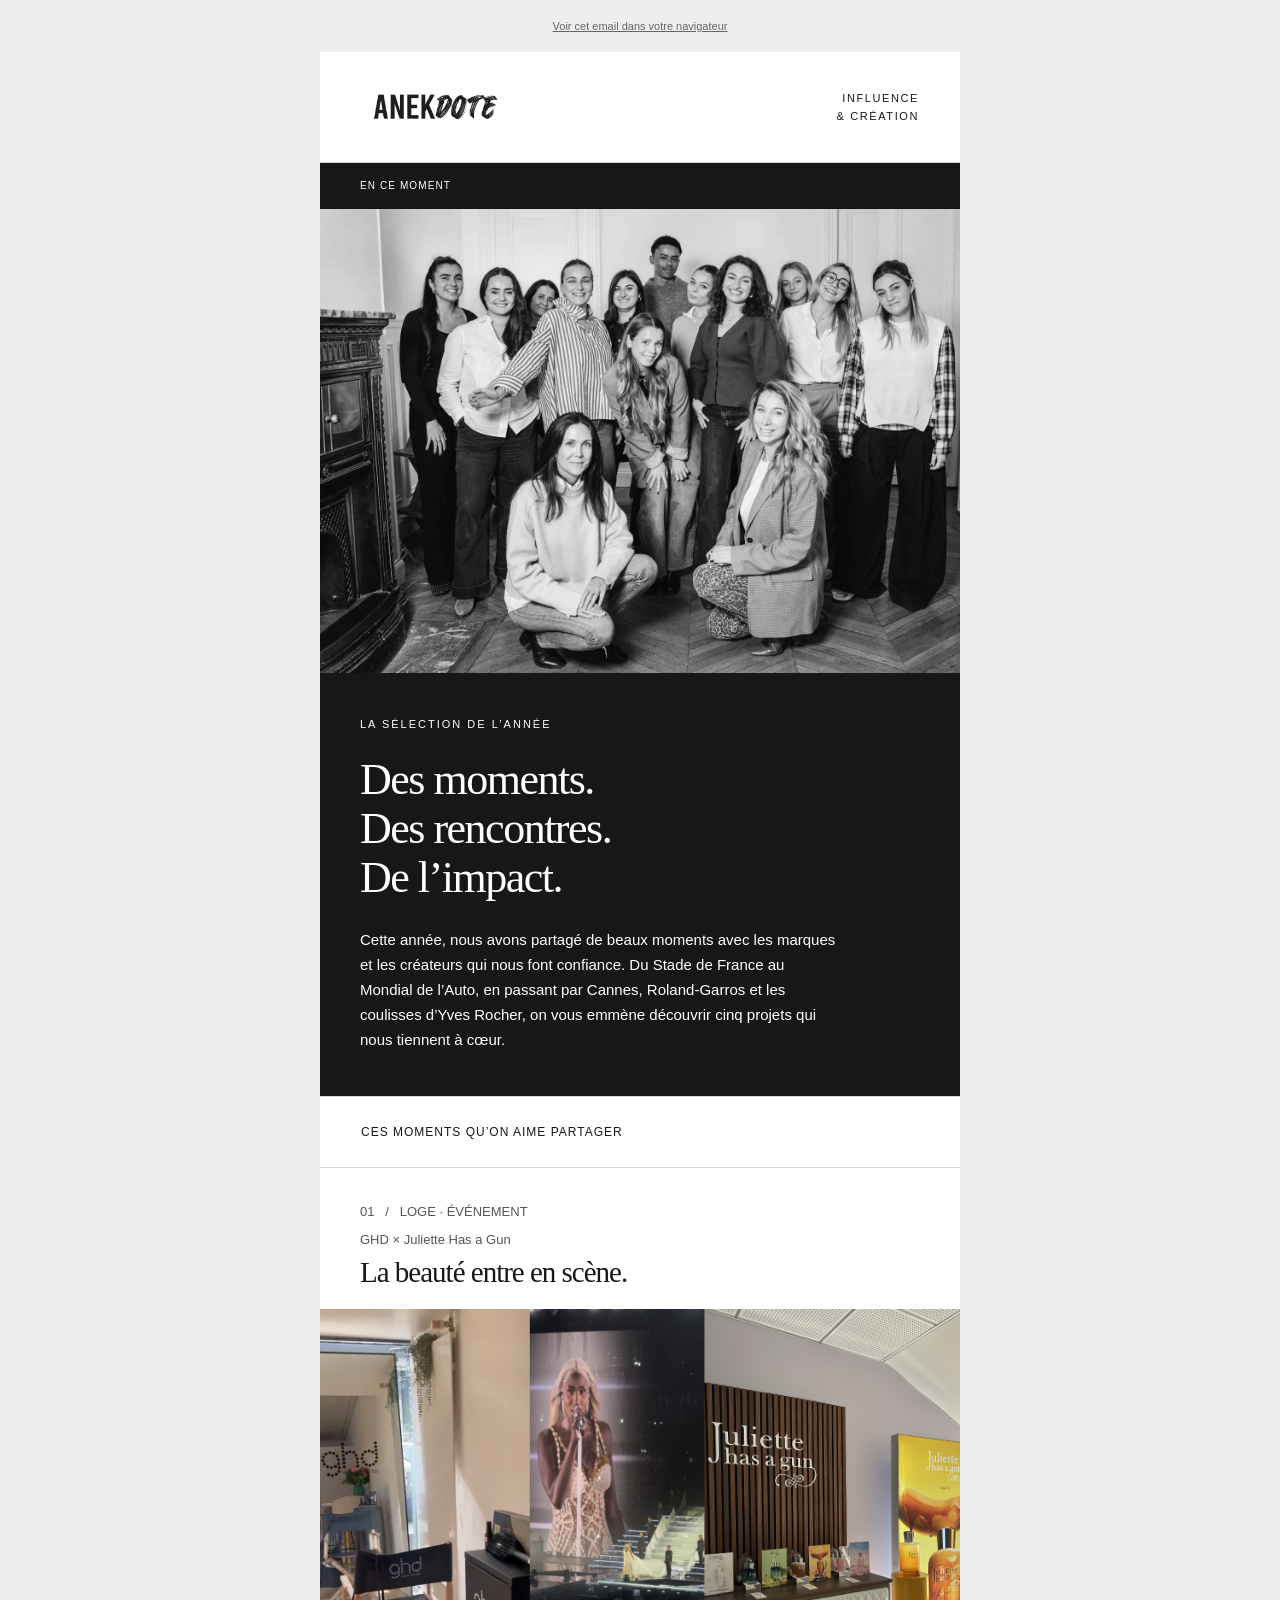
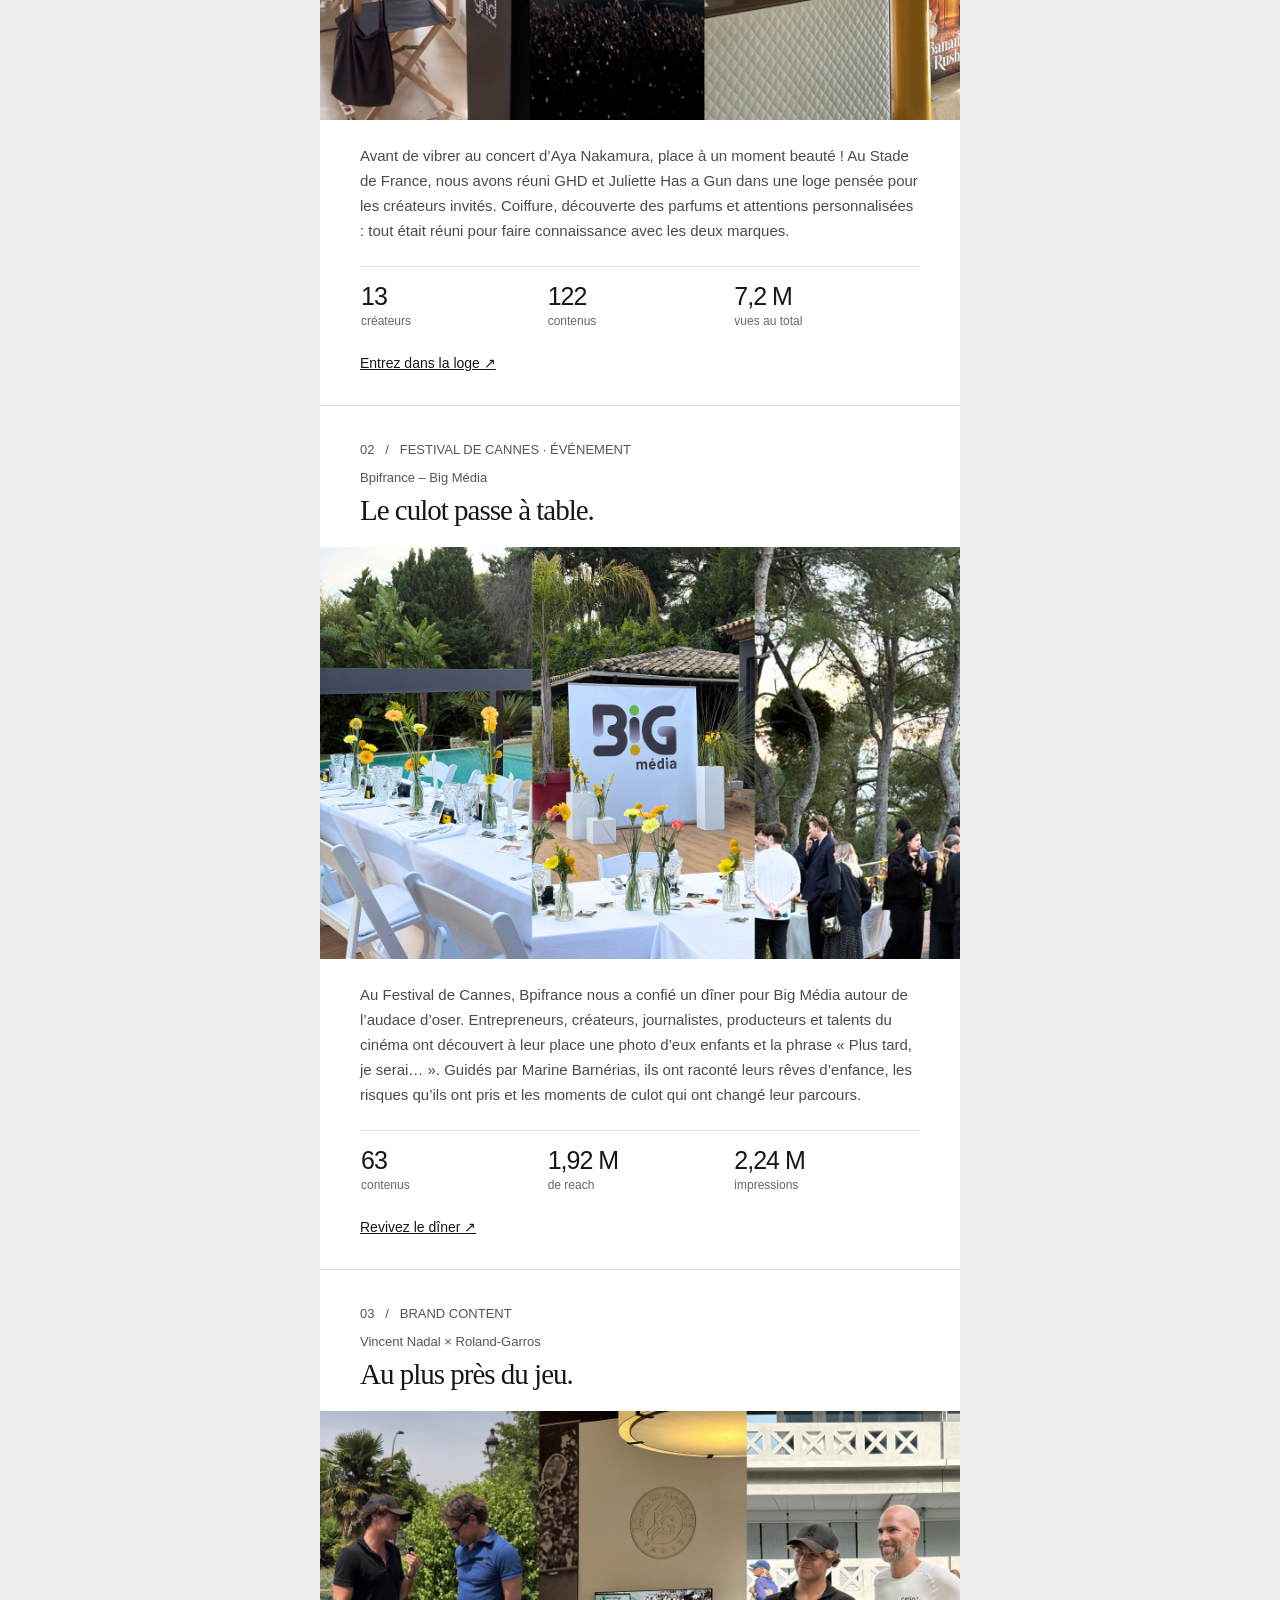
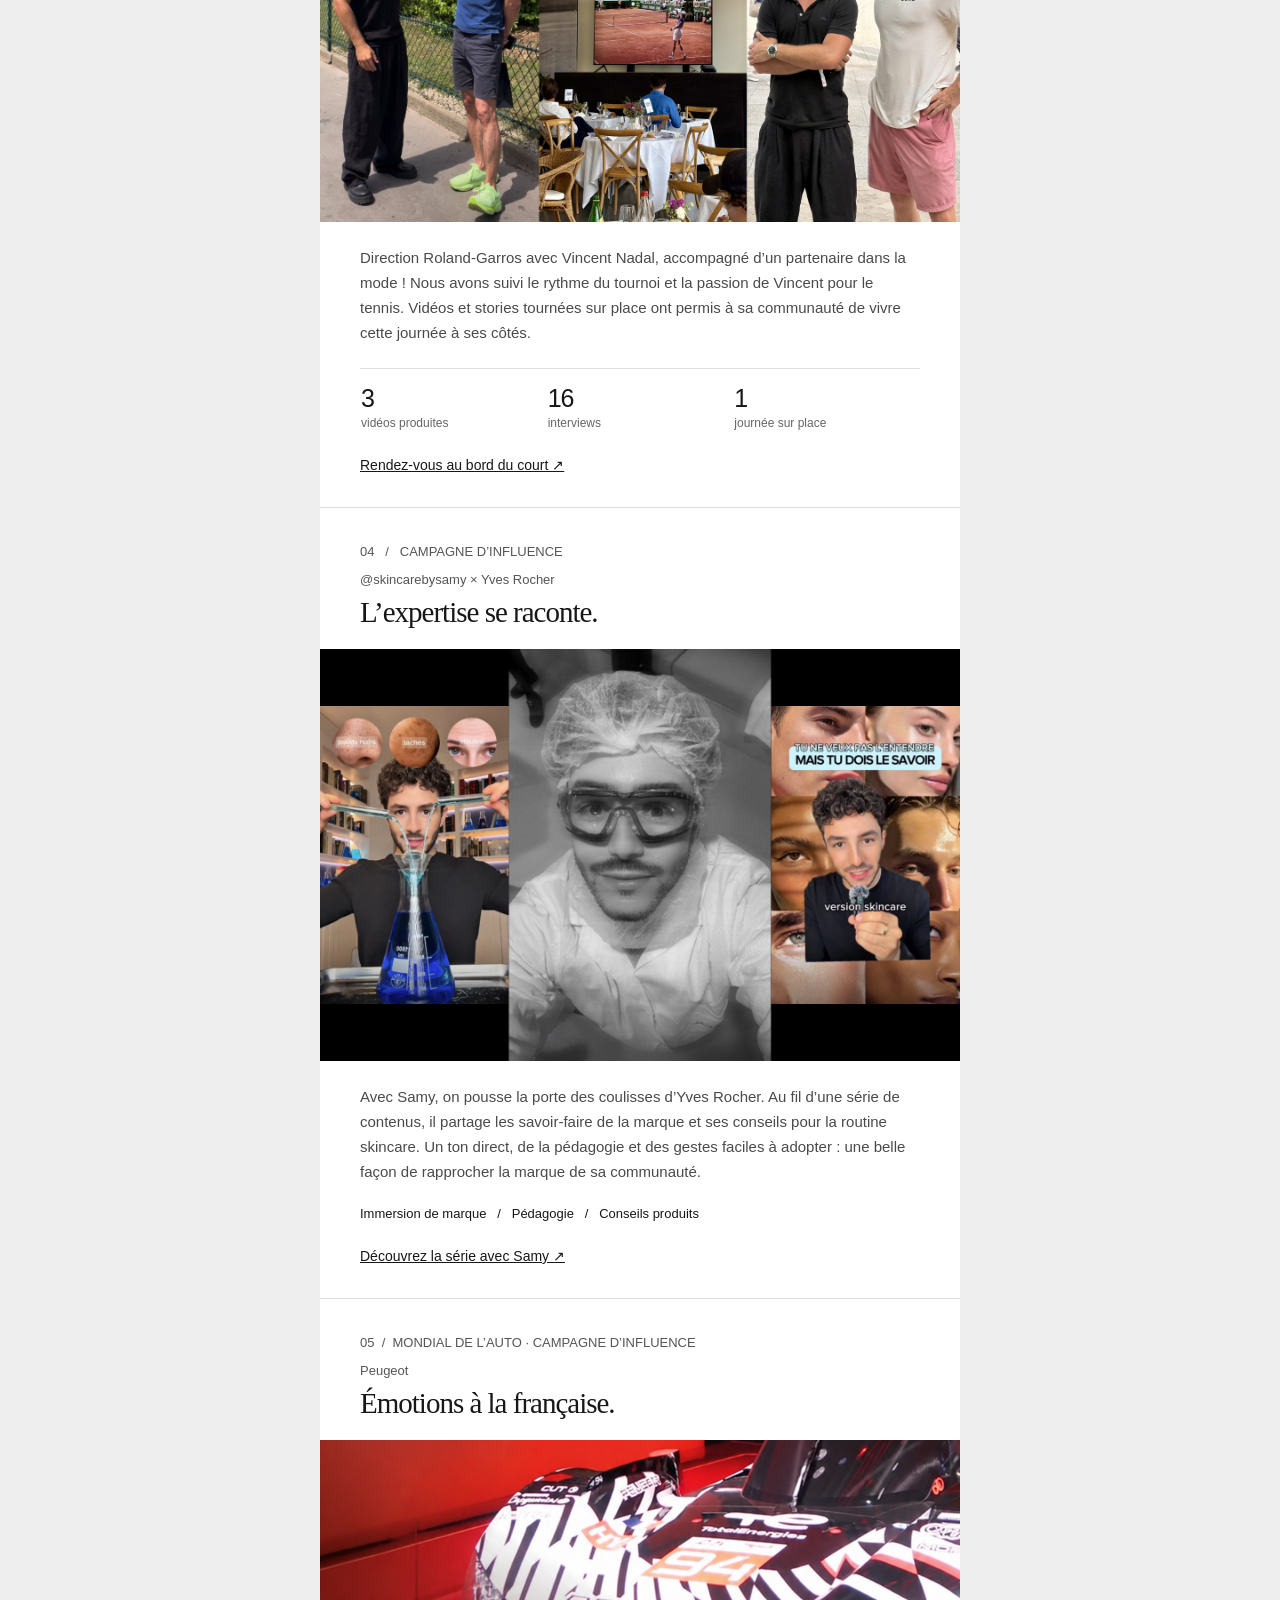
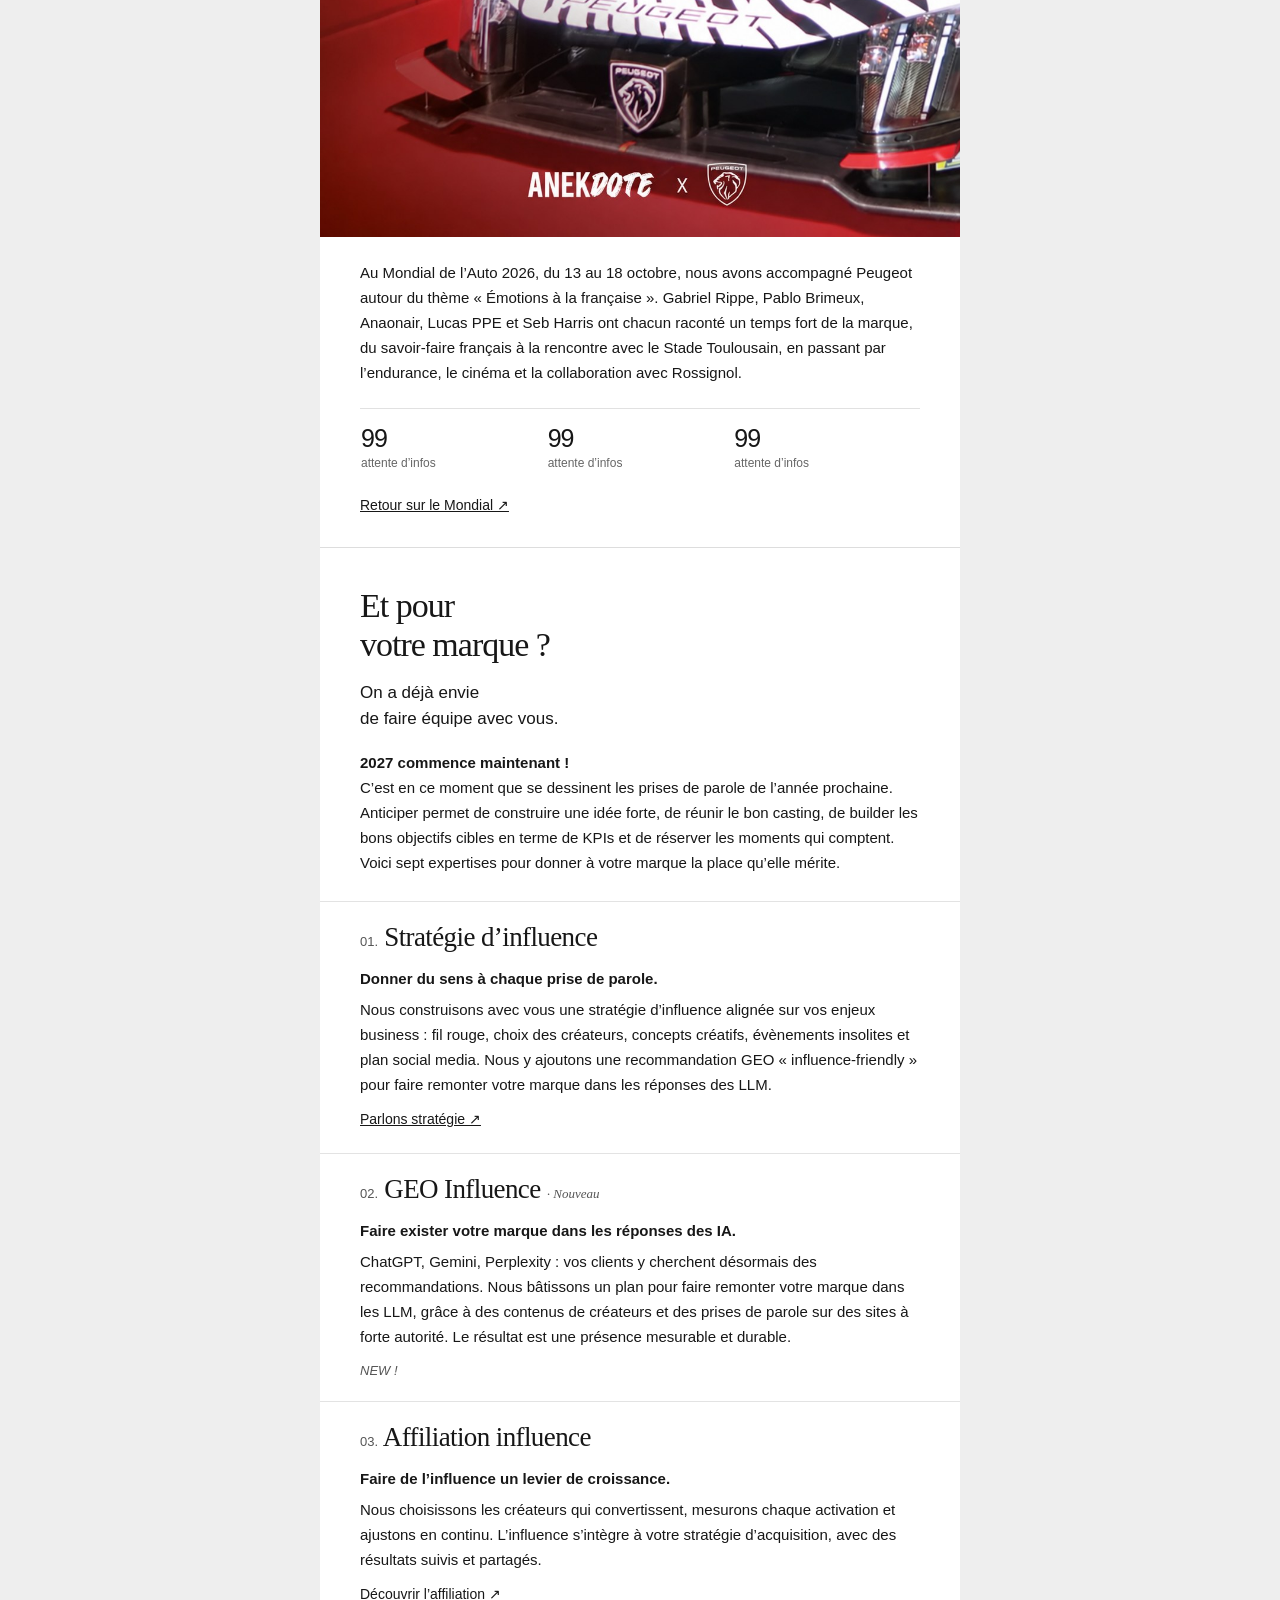
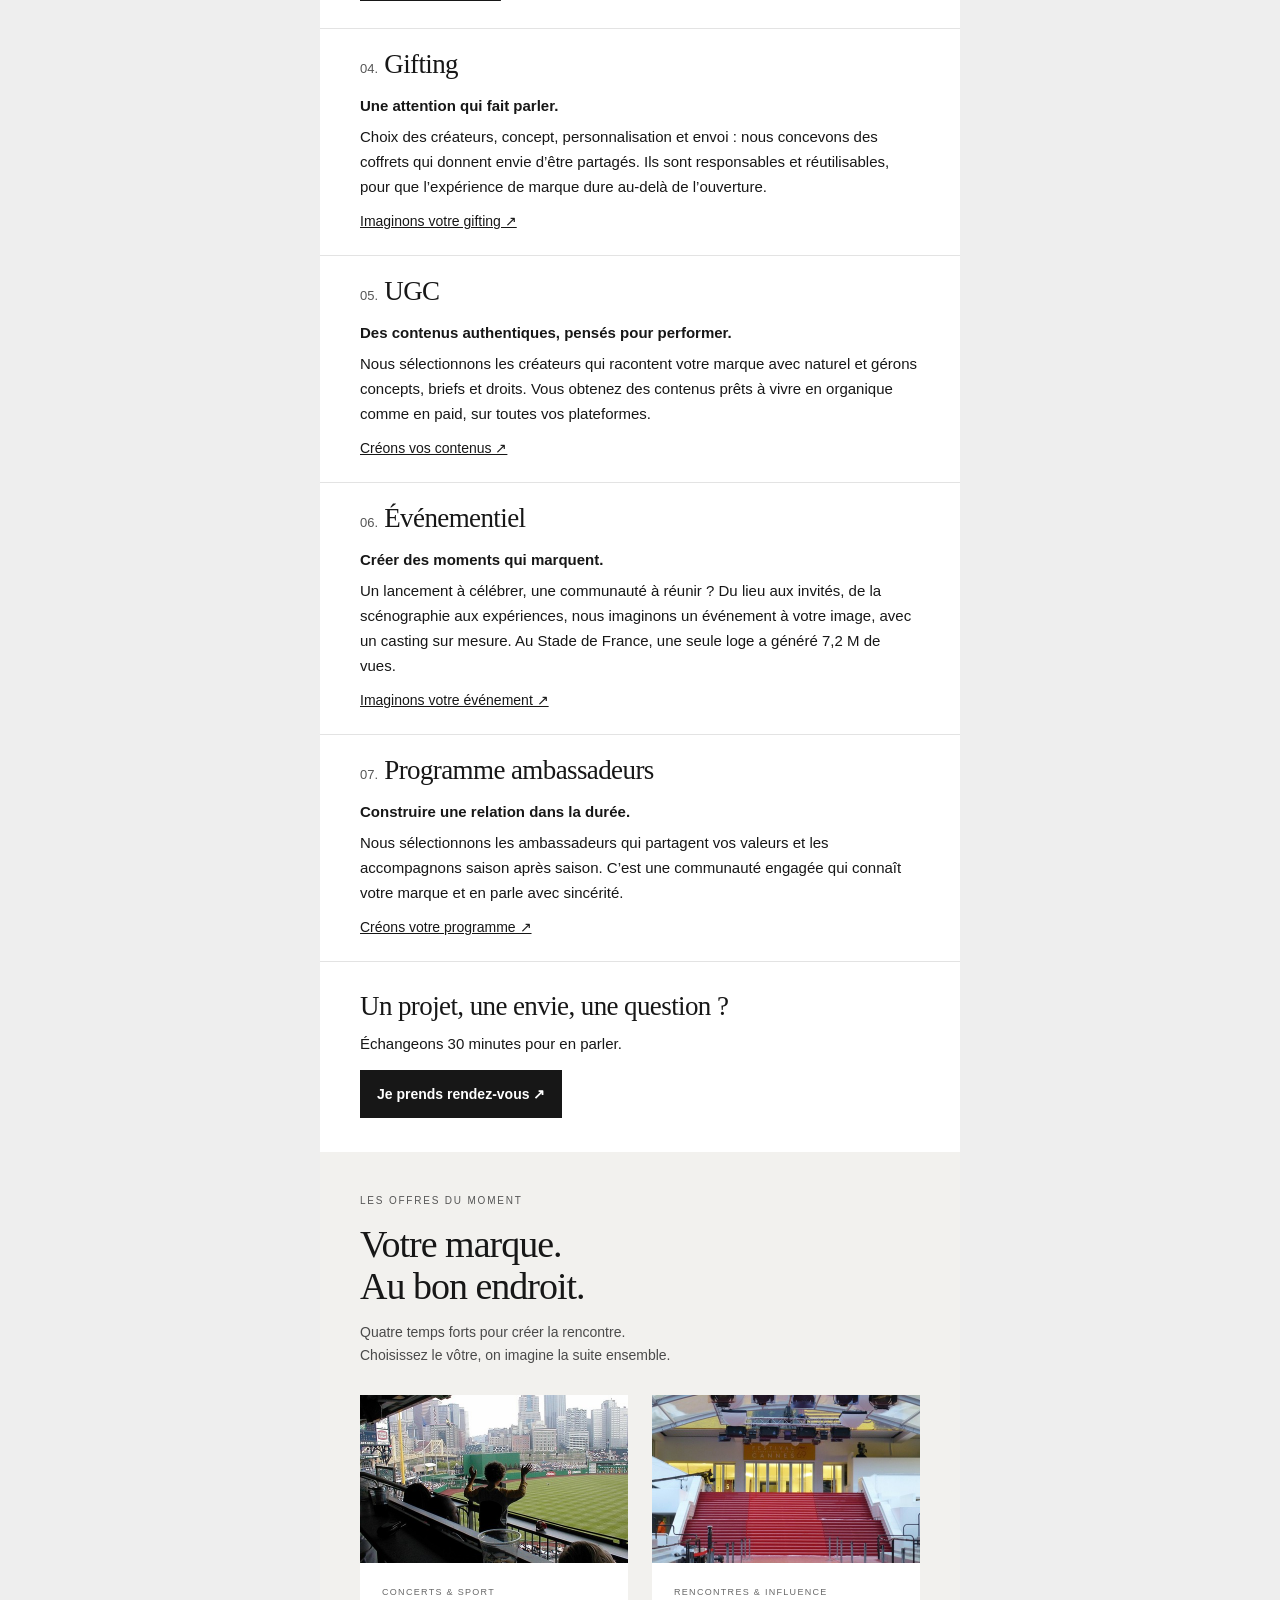
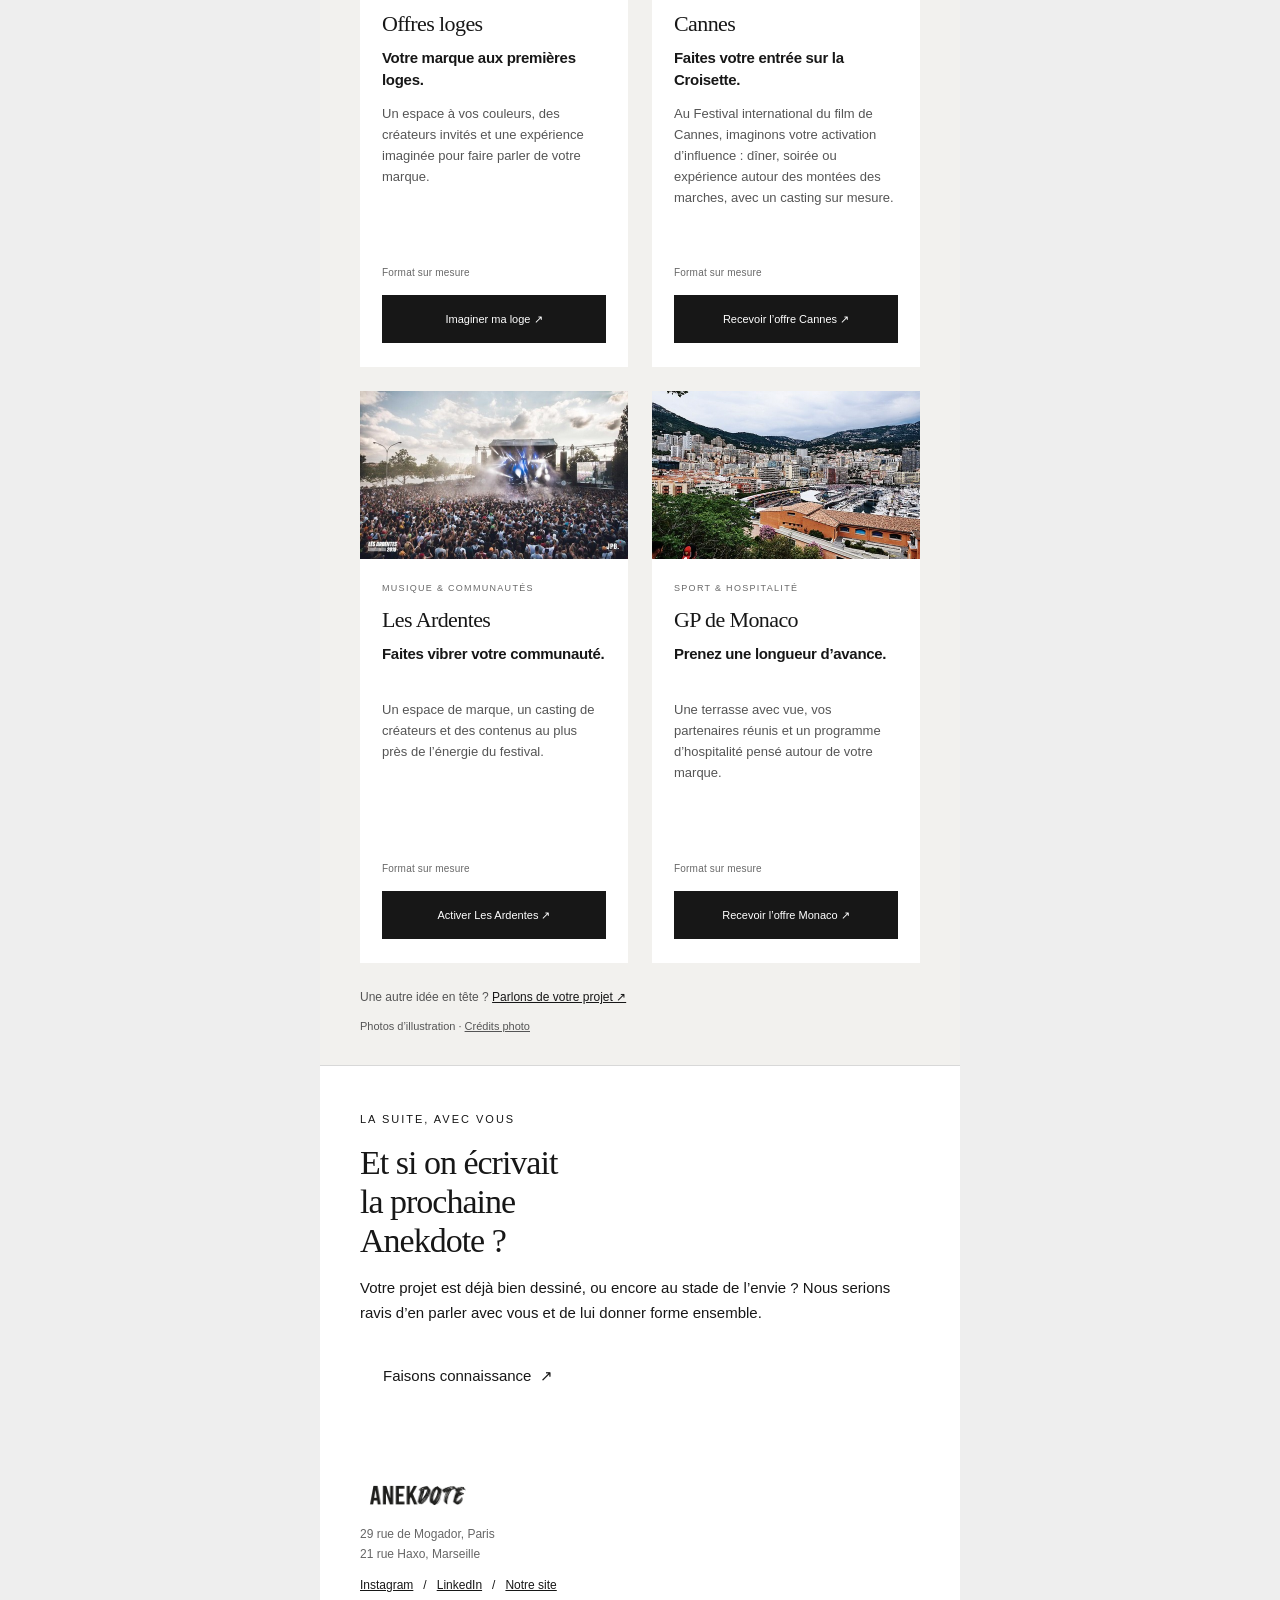
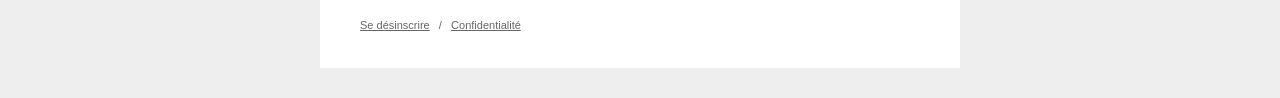
==== commit 8a653bba: "Replace generated offer visuals with credited event photographs" ====
--- a/index.html
+++ b/index.html
@@ -4,7 +4,7 @@
 <meta charset="utf-8">
 <meta name="viewport" content="width=device-width, initial-scale=1">
 <title>Anekdote — Les offres du moment</title>
-<meta name="description" content="Maquette de newsletter Anekdote : loges, Cannes, Les Ardentes et GP de Monaco. Offres et visuels fictifs.">
+<meta name="description" content="Maquette de newsletter Anekdote : loges, Cannes, Les Ardentes et GP de Monaco. Offres de démonstration illustrées par des photographies.">
 <link rel="stylesheet" href="styles.css?v=expertises-20261105">
 </head>
 <body style="margin:0;padding:0;background-color:#eeeeee;font-family:Arial,sans-serif">
@@ -82,28 +82,29 @@
 <h2 class="offers-title nl-056">Votre marque.<br>Au bon endroit.</h2>
 <p class="nl-057">Quatre temps forts pour créer la rencontre.<br>Choisissez le vôtre, on imagine la suite ensemble.</p>
 <table role="presentation" class="offer-grid nl-058" width="560" cellpadding="0" cellspacing="0"><tbody><tr><td class="offer-column nl-059" width="268" valign="top"><table role="presentation" class="offer-card nl-060" width="268" cellpadding="0" cellspacing="0">
-<tbody><tr><td class="nl-061"><a href="https://www.anekdote.fr/contact/?utm_source=newsletter&amp;utm_medium=email&amp;utm_campaign=offres-du-moment-demo&amp;utm_content=loges" target="_blank" class="nl-062"><img src="assets/offers/offre-loges.jpg?v=couleur-20261102" width="268" height="168" alt="Visuel fictif : une loge privée avec vue sur un concert" class="offer-image nl-063"></a></td></tr>
+<tbody><tr><td class="nl-061"><a href="https://www.anekdote.fr/contact/?utm_source=newsletter&amp;utm_medium=email&amp;utm_campaign=offres-du-moment-demo&amp;utm_content=loges" target="_blank" class="nl-062"><img src="assets/offers/offre-loges.jpg?v=photos-20261105" width="268" height="168" alt="Vue sur le terrain du PNC Park depuis une loge" class="offer-image nl-063"></a></td></tr>
 <tr><td class="offer-copy nl-064"><p class="nl-065">CONCERTS &amp; SPORT</p><h3 class="nl-066">Offres loges</h3><p class="offer-headline nl-067">Votre marque aux premières loges.</p></td></tr>
 <tr><td class="offer-description nl-068" height="147" valign="top"><p class="nl-069">Un espace à vos couleurs, des créateurs invités et une expérience imaginée pour faire parler de votre marque.</p></td></tr>
 <tr><td class="offer-copy nl-070"><p class="nl-071">Format sur mesure</p></td></tr>
 <tr><td class="offer-button-pad nl-072"><table role="presentation" width="100%" cellpadding="0" cellspacing="0" class="nl-073"><tbody><tr><td align="center" bgcolor="#171717" height="48" class="nl-074"><a class="offer-cta nl-075" href="https://www.anekdote.fr/contact/?utm_source=newsletter&amp;utm_medium=email&amp;utm_campaign=offres-du-moment-demo&amp;utm_content=loges" target="_blank">Imaginer ma loge <span aria-hidden="true">↗</span></a></td></tr></tbody></table></td></tr></tbody></table></td><td class="offer-gap nl-076" width="24">&nbsp;</td><td class="offer-column nl-059" width="268" valign="top"><table role="presentation" class="offer-card nl-060" width="268" cellpadding="0" cellspacing="0">
-<tbody><tr><td class="nl-061"><a href="https://www.anekdote.fr/contact/?utm_source=newsletter&amp;utm_medium=email&amp;utm_campaign=offres-du-moment-demo&amp;utm_content=cannes" target="_blank" class="nl-062"><img src="assets/offers/offre-cannes.jpg?v=couleur-20261102" width="268" height="168" alt="Visuel fictif : un escalier événementiel face à la Riviera" class="offer-image nl-063"></a></td></tr>
+<tbody><tr><td class="nl-061"><a href="https://www.anekdote.fr/contact/?utm_source=newsletter&amp;utm_medium=email&amp;utm_campaign=offres-du-moment-demo&amp;utm_content=cannes" target="_blank" class="nl-062"><img src="assets/offers/offre-cannes.jpg?v=photos-20261105" width="268" height="168" alt="Les marches et le tapis rouge du Festival de Cannes" class="offer-image nl-063"></a></td></tr>
 <tr><td class="offer-copy nl-064"><p class="nl-065">RENCONTRES &amp; INFLUENCE</p><h3 class="nl-066">Cannes</h3><p class="offer-headline nl-067">Faites votre entrée sur la Croisette.</p></td></tr>
 <tr><td class="offer-description nl-068" height="147" valign="top"><p class="nl-069">Au Festival international du film de Cannes, imaginons votre activation d’influence : dîner, soirée ou expérience autour des montées des marches, avec un casting sur mesure.</p></td></tr>
 <tr><td class="offer-copy nl-070"><p class="nl-071">Format sur mesure</p></td></tr>
 <tr><td class="offer-button-pad nl-072"><table role="presentation" width="100%" cellpadding="0" cellspacing="0" class="nl-073"><tbody><tr><td align="center" bgcolor="#171717" height="48" class="nl-074"><a class="offer-cta nl-075" href="https://www.anekdote.fr/contact/?utm_source=newsletter&amp;utm_medium=email&amp;utm_campaign=offres-du-moment-demo&amp;utm_content=cannes" target="_blank">Recevoir l’offre Cannes <span aria-hidden="true">↗</span></a></td></tr></tbody></table></td></tr></tbody></table></td></tr><tr><td class="offer-column nl-059" width="268" valign="top"><table role="presentation" class="offer-card nl-060" width="268" cellpadding="0" cellspacing="0">
-<tbody><tr><td class="nl-061"><a href="https://www.anekdote.fr/contact/?utm_source=newsletter&amp;utm_medium=email&amp;utm_campaign=offres-du-moment-demo&amp;utm_content=ardentes" target="_blank" class="nl-062"><img src="assets/offers/offre-ardentes.jpg?v=couleur-20261102" width="268" height="168" alt="Visuel fictif : une foule devant une scène de festival" class="offer-image nl-063"></a></td></tr>
+<tbody><tr><td class="nl-061"><a href="https://www.anekdote.fr/contact/?utm_source=newsletter&amp;utm_medium=email&amp;utm_campaign=offres-du-moment-demo&amp;utm_content=ardentes" target="_blank" class="nl-062"><img src="assets/offers/offre-ardentes.jpg?v=photos-20261105" width="268" height="168" alt="Le public devant la scène Wallifornia Beach aux Ardentes 2019" class="offer-image nl-063"></a></td></tr>
 <tr><td class="offer-copy nl-064"><p class="nl-065">MUSIQUE &amp; COMMUNAUTÉS</p><h3 class="nl-066">Les Ardentes</h3><p class="offer-headline nl-067">Faites vibrer votre communauté.</p></td></tr>
 <tr><td class="offer-description nl-068" height="147" valign="top"><p class="nl-069">Un espace de marque, un casting de créateurs et des contenus au plus près de l’énergie du festival.</p></td></tr>
 <tr><td class="offer-copy nl-070"><p class="nl-071">Format sur mesure</p></td></tr>
 <tr><td class="offer-button-pad nl-072"><table role="presentation" width="100%" cellpadding="0" cellspacing="0" class="nl-073"><tbody><tr><td align="center" bgcolor="#171717" height="48" class="nl-074"><a class="offer-cta nl-075" href="https://www.anekdote.fr/contact/?utm_source=newsletter&amp;utm_medium=email&amp;utm_campaign=offres-du-moment-demo&amp;utm_content=ardentes" target="_blank">Activer Les Ardentes <span aria-hidden="true">↗</span></a></td></tr></tbody></table></td></tr></tbody></table></td><td class="offer-gap nl-076" width="24">&nbsp;</td><td class="offer-column nl-059" width="268" valign="top"><table role="presentation" class="offer-card nl-060" width="268" cellpadding="0" cellspacing="0">
-<tbody><tr><td class="nl-061"><a href="https://www.anekdote.fr/contact/?utm_source=newsletter&amp;utm_medium=email&amp;utm_campaign=offres-du-moment-demo&amp;utm_content=monaco" target="_blank" class="nl-062"><img src="assets/offers/offre-monaco.jpg?v=couleur-20261102" width="268" height="168" alt="Visuel fictif : une terrasse surplombant un circuit en bord de mer" class="offer-image nl-063"></a></td></tr>
+<tbody><tr><td class="nl-061"><a href="https://www.anekdote.fr/contact/?utm_source=newsletter&amp;utm_medium=email&amp;utm_campaign=offres-du-moment-demo&amp;utm_content=monaco" target="_blank" class="nl-062"><img src="assets/offers/offre-monaco.jpg?v=photos-20261105" width="268" height="168" alt="Le port et les tribunes pendant le Grand Prix de Monaco 2023" class="offer-image nl-063"></a></td></tr>
 <tr><td class="offer-copy nl-064"><p class="nl-065">SPORT &amp; HOSPITALITÉ</p><h3 class="nl-066">GP de Monaco</h3><p class="offer-headline nl-067">Prenez une longueur d’avance.</p></td></tr>
 <tr><td class="offer-description nl-068" height="147" valign="top"><p class="nl-069">Une terrasse avec vue, vos partenaires réunis et un programme d’hospitalité pensé autour de votre marque.</p></td></tr>
 <tr><td class="offer-copy nl-070"><p class="nl-071">Format sur mesure</p></td></tr>
 <tr><td class="offer-button-pad nl-072"><table role="presentation" width="100%" cellpadding="0" cellspacing="0" class="nl-073"><tbody><tr><td align="center" bgcolor="#171717" height="48" class="nl-074"><a class="offer-cta nl-075" href="https://www.anekdote.fr/contact/?utm_source=newsletter&amp;utm_medium=email&amp;utm_campaign=offres-du-moment-demo&amp;utm_content=monaco" target="_blank">Recevoir l’offre Monaco <span aria-hidden="true">↗</span></a></td></tr></tbody></table></td></tr></tbody></table></td></tr></tbody></table>
 <p class="nl-077">Une autre idée en tête ? <a href="https://www.anekdote.fr/contact/?utm_source=newsletter&amp;utm_medium=email&amp;utm_campaign=offres-du-moment-demo&amp;utm_content=sur-mesure" target="_blank" class="nl-078">Parlons de votre projet ↗</a></p>
+<p class="nl-079">Photos d’illustration · <a href="https://github.com/raphaeldumaslevillain-commits/NEWSLETTER-ANEKDOTE#photos-et-licences" target="_blank" class="nl-080">Crédits photo</a></p>
 </td></tr>
-<!-- OFFERS:END --><tr><td bgcolor="#ffffff" class="email-pad nl-079"><p class="nl-080">LA SUITE, AVEC VOUS</p><h2 class="nl-081">Et si on écrivait<br>la prochaine<br>Anekdote ?</h2><p class="nl-082">Votre projet est déjà bien dessiné, ou encore au stade de l’envie ? Nous serions ravis d’en parler avec vous et de lui donner forme ensemble.</p><table role="presentation" class="nl-007"><tbody><tr><td bgcolor="#ffffff" class="nl-083"><a href="https://www.anekdote.fr/contact/" target="_blank" class="nl-084">Faisons connaissance  ↗</a></td></tr></tbody></table></td></tr><tr><td class="email-pad nl-085"><p class="nl-086"><a href="https://www.anekdote.fr/" target="_blank" class="nl-008"><img src="assets/images/anekdote-logo.png" width="116" height="37" alt="Anekdote" class="nl-087"></a></p><p class="nl-088">29 rue de Mogador, Paris<br>21 rue Haxo, Marseille</p><p class="nl-089"><a href="https://www.instagram.com/anekdotefr/" target="_blank" class="nl-090">Instagram</a>   /   <a href="https://linkedin.com/company/anekdote-influence" target="_blank" class="nl-090">LinkedIn</a>   /   <a href="https://www.anekdote.fr/" target="_blank" class="nl-090">Notre site</a></p><p class="nl-091"><a class="nl-005">Se désinscrire</a>   /   <a href="https://www.anekdote.fr/politique-de-confidentialite" target="_blank" class="nl-092">Confidentialité</a></p></td></tr></tbody></table><table role="presentation" width="100%" class="nl-007"><tbody><tr><td height="28" class="nl-093"> </td></tr></tbody></table></td></tr></tbody></table>
+<!-- OFFERS:END --><tr><td bgcolor="#ffffff" class="email-pad nl-081"><p class="nl-082">LA SUITE, AVEC VOUS</p><h2 class="nl-083">Et si on écrivait<br>la prochaine<br>Anekdote ?</h2><p class="nl-084">Votre projet est déjà bien dessiné, ou encore au stade de l’envie ? Nous serions ravis d’en parler avec vous et de lui donner forme ensemble.</p><table role="presentation" class="nl-007"><tbody><tr><td bgcolor="#ffffff" class="nl-085"><a href="https://www.anekdote.fr/contact/" target="_blank" class="nl-086">Faisons connaissance  ↗</a></td></tr></tbody></table></td></tr><tr><td class="email-pad nl-087"><p class="nl-088"><a href="https://www.anekdote.fr/" target="_blank" class="nl-008"><img src="assets/images/anekdote-logo.png" width="116" height="37" alt="Anekdote" class="nl-089"></a></p><p class="nl-090">29 rue de Mogador, Paris<br>21 rue Haxo, Marseille</p><p class="nl-091"><a href="https://www.instagram.com/anekdotefr/" target="_blank" class="nl-092">Instagram</a>   /   <a href="https://linkedin.com/company/anekdote-influence" target="_blank" class="nl-092">LinkedIn</a>   /   <a href="https://www.anekdote.fr/" target="_blank" class="nl-092">Notre site</a></p><p class="nl-093"><a class="nl-005">Se désinscrire</a>   /   <a href="https://www.anekdote.fr/politique-de-confidentialite" target="_blank" class="nl-094">Confidentialité</a></p></td></tr></tbody></table><table role="presentation" width="100%" class="nl-007"><tbody><tr><td height="28" class="nl-095"> </td></tr></tbody></table></td></tr></tbody></table>
 </body>
 </html>
--- a/styles.css
+++ b/styles.css
@@ -79,21 +79,23 @@
 .nl-076 { width:24px;font-size:0;line-height:0 }
 .nl-077 { margin:0 0 10px;font-size:12px;line-height:20px;color:#555555 }
 .nl-078 { color:#171717;text-decoration:underline }
-.nl-079 { padding:44px 40px 46px;border-top:1px solid rgb(227,227,227) }
-.nl-080 { margin:0px;font-size:11px;line-height:18px;letter-spacing:2px }
-.nl-081 { margin:15px 0px;font-size:34px;line-height:39px;letter-spacing:-1px;font-family:Georgia,"Times New Roman",serif;font-weight:400 }
-.nl-082 { margin:0px 0px 24px;font-size:15px;line-height:25px }
-.nl-083 { padding:16px 23px }
-.nl-084 { color:rgb(23,23,23);font-size:15px;line-height:22px;text-decoration:none;display:inline-block }
-.nl-085 { padding:28px 40px 33px }
-.nl-086 { margin:0px 0px 10px;font-size:16px;letter-spacing:1px }
-.nl-087 { border:0px;outline:medium;display:block;width:116px;height:auto }
-.nl-088 { margin:0px;font-size:12px;line-height:20px;color:rgb(102,102,102) }
-.nl-089 { margin:10px 0px 19px;font-size:12px;line-height:23px }
-.nl-090 { color:rgb(23,23,23) }
-.nl-091 { margin:0px;font-size:11px;line-height:19px;color:rgb(102,102,102) }
-.nl-092 { color:rgb(102,102,102) }
-.nl-093 { height:28px;font-size:0px;line-height:0 }
+.nl-079 { margin:0 0 10px;font-size:11px;line-height:18px;color:#555555 }
+.nl-080 { color:#555555;text-decoration:underline }
+.nl-081 { padding:44px 40px 46px;border-top:1px solid rgb(227,227,227) }
+.nl-082 { margin:0px;font-size:11px;line-height:18px;letter-spacing:2px }
+.nl-083 { margin:15px 0px;font-size:34px;line-height:39px;letter-spacing:-1px;font-family:Georgia,"Times New Roman",serif;font-weight:400 }
+.nl-084 { margin:0px 0px 24px;font-size:15px;line-height:25px }
+.nl-085 { padding:16px 23px }
+.nl-086 { color:rgb(23,23,23);font-size:15px;line-height:22px;text-decoration:none;display:inline-block }
+.nl-087 { padding:28px 40px 33px }
+.nl-088 { margin:0px 0px 10px;font-size:16px;letter-spacing:1px }
+.nl-089 { border:0px;outline:medium;display:block;width:116px;height:auto }
+.nl-090 { margin:0px;font-size:12px;line-height:20px;color:rgb(102,102,102) }
+.nl-091 { margin:10px 0px 19px;font-size:12px;line-height:23px }
+.nl-092 { color:rgb(23,23,23) }
+.nl-093 { margin:0px;font-size:11px;line-height:19px;color:rgb(102,102,102) }
+.nl-094 { color:rgb(102,102,102) }
+.nl-095 { height:28px;font-size:0px;line-height:0 }
 
 a:focus-visible { outline: 2px solid #777; outline-offset: 4px; }
 @media only screen and (max-width: 640px) {
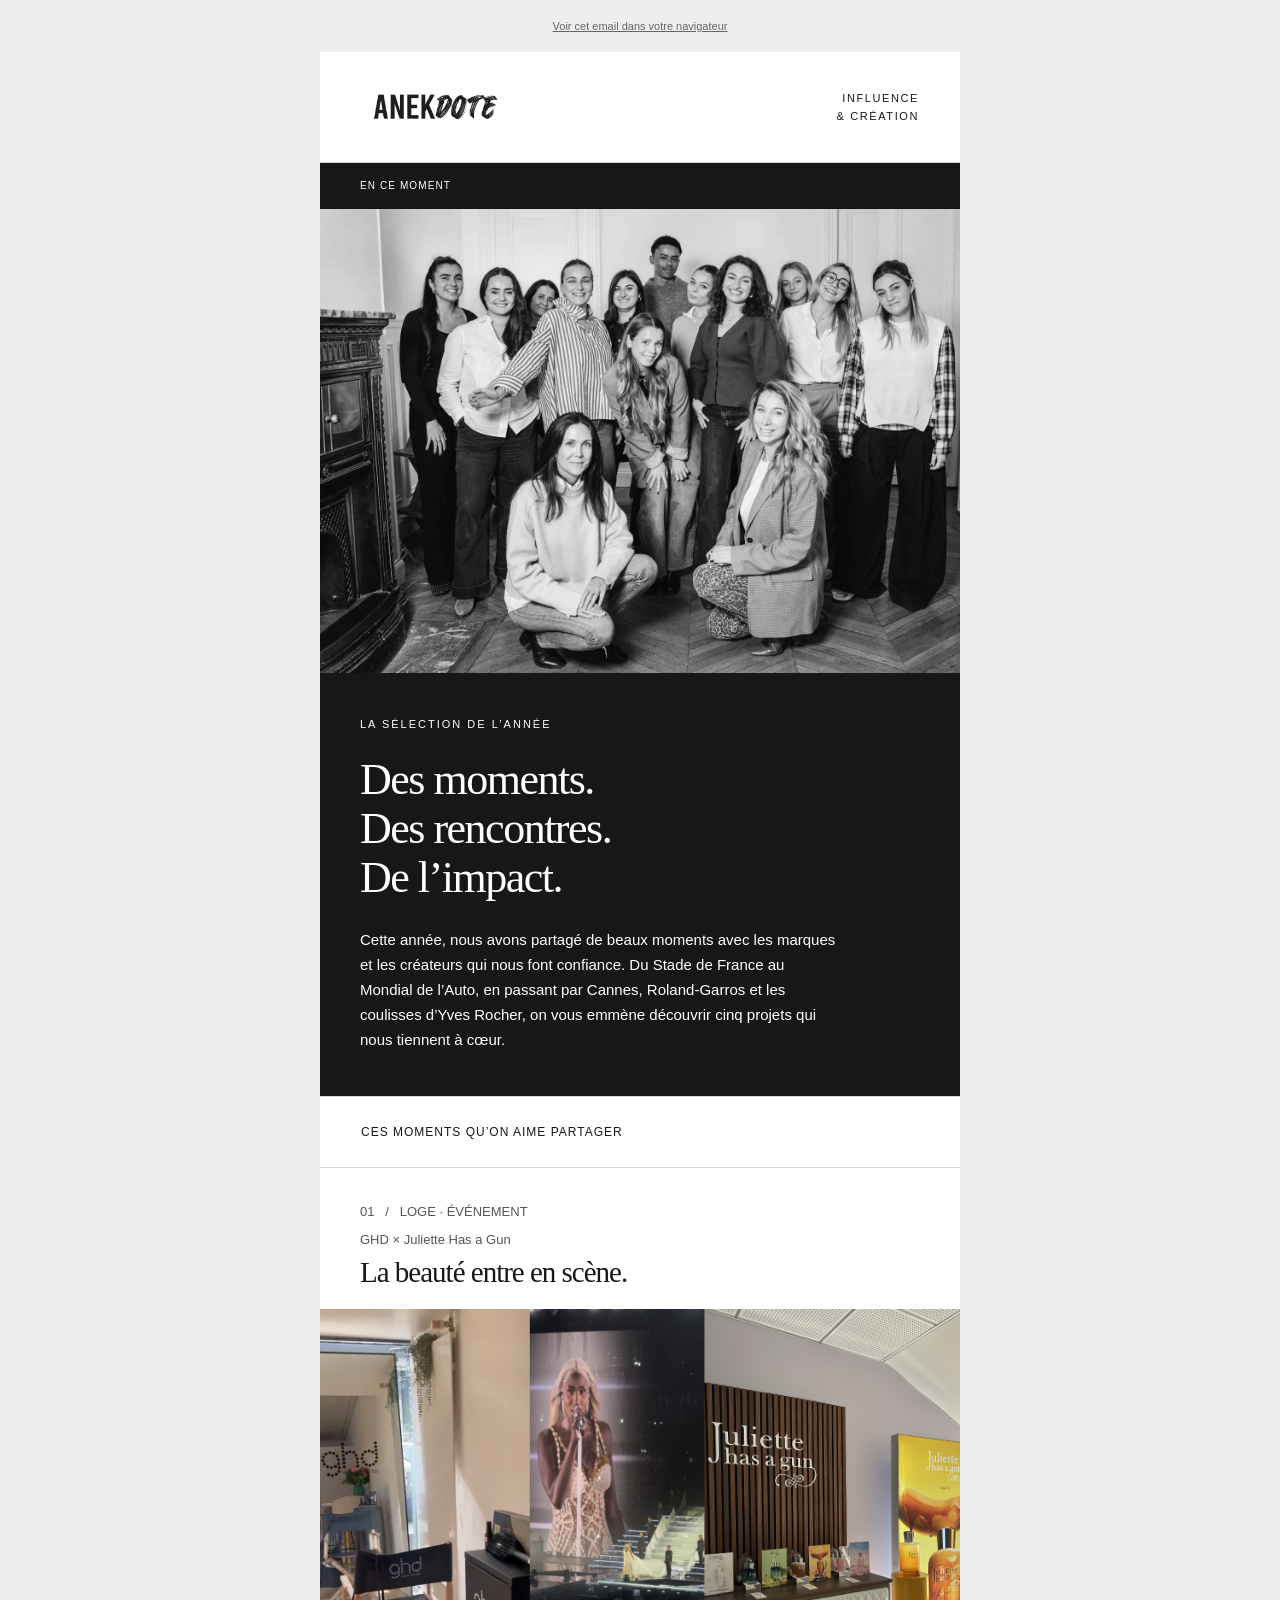
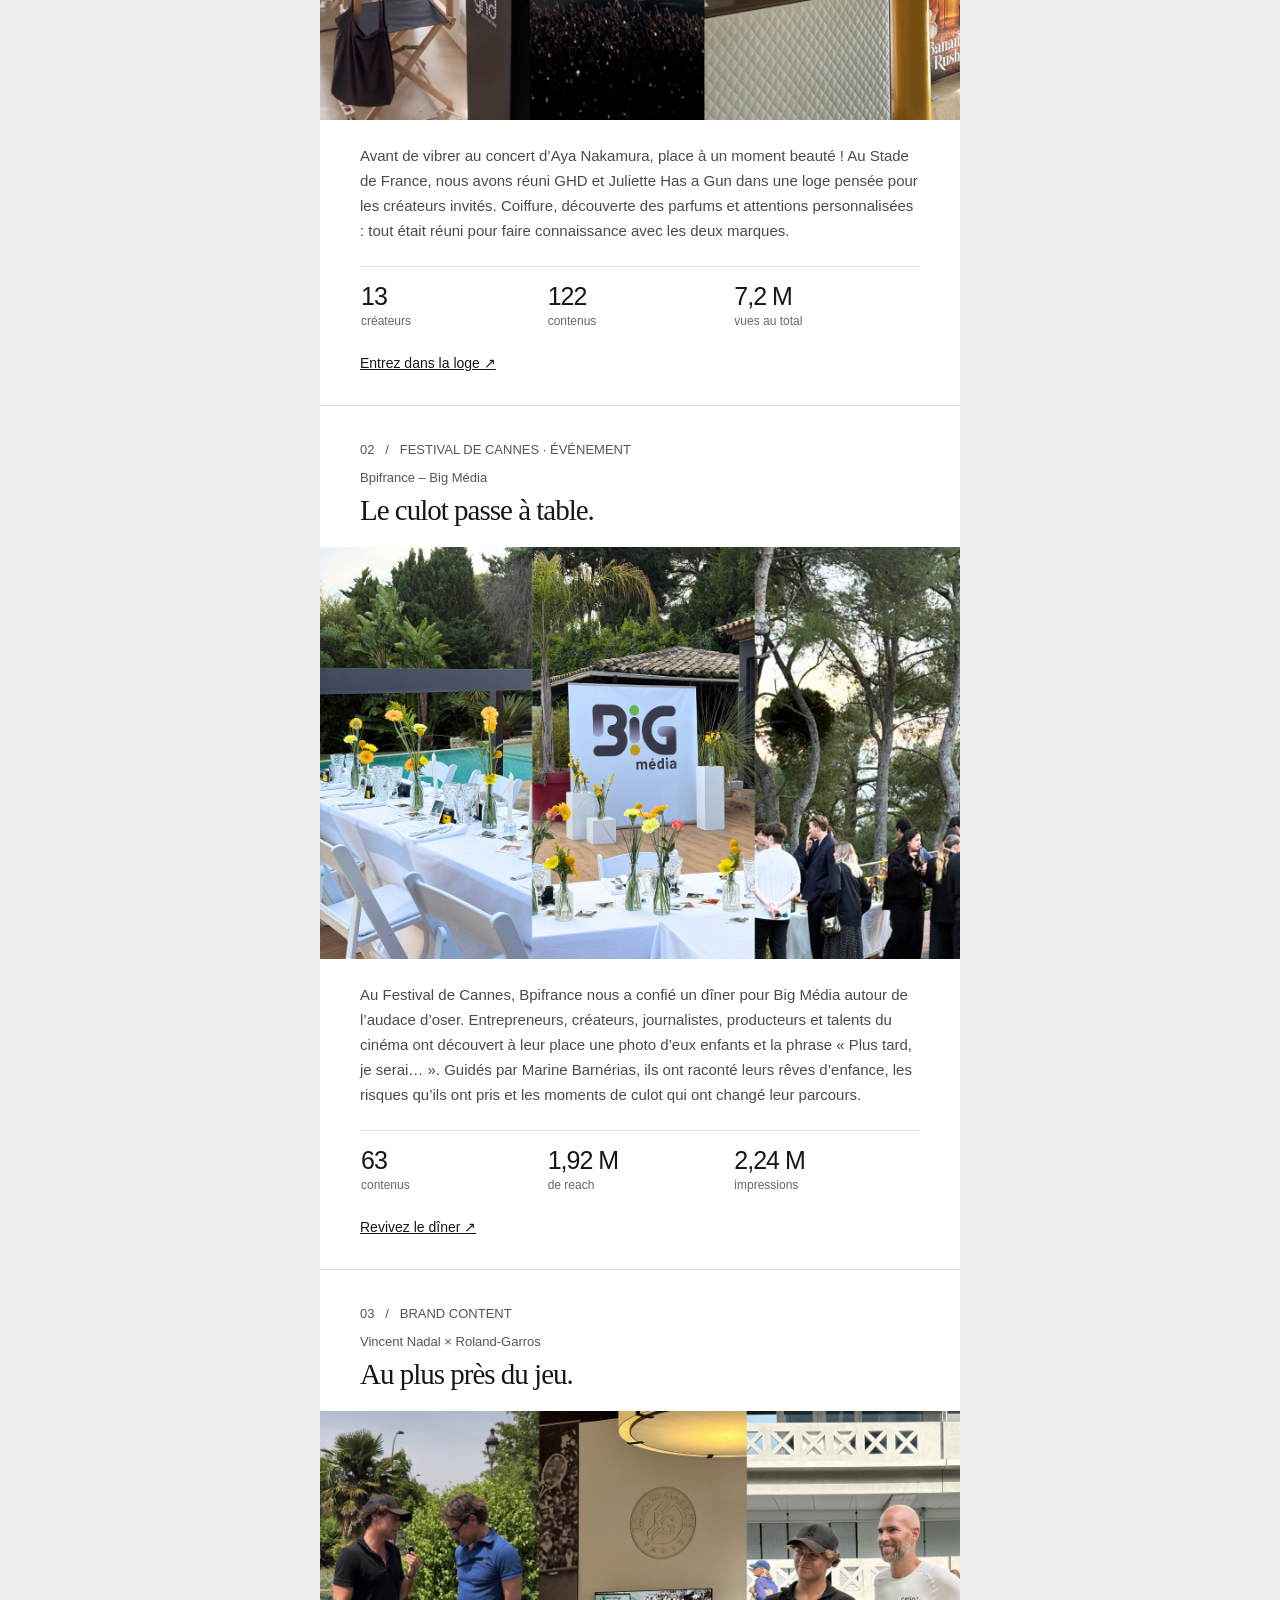
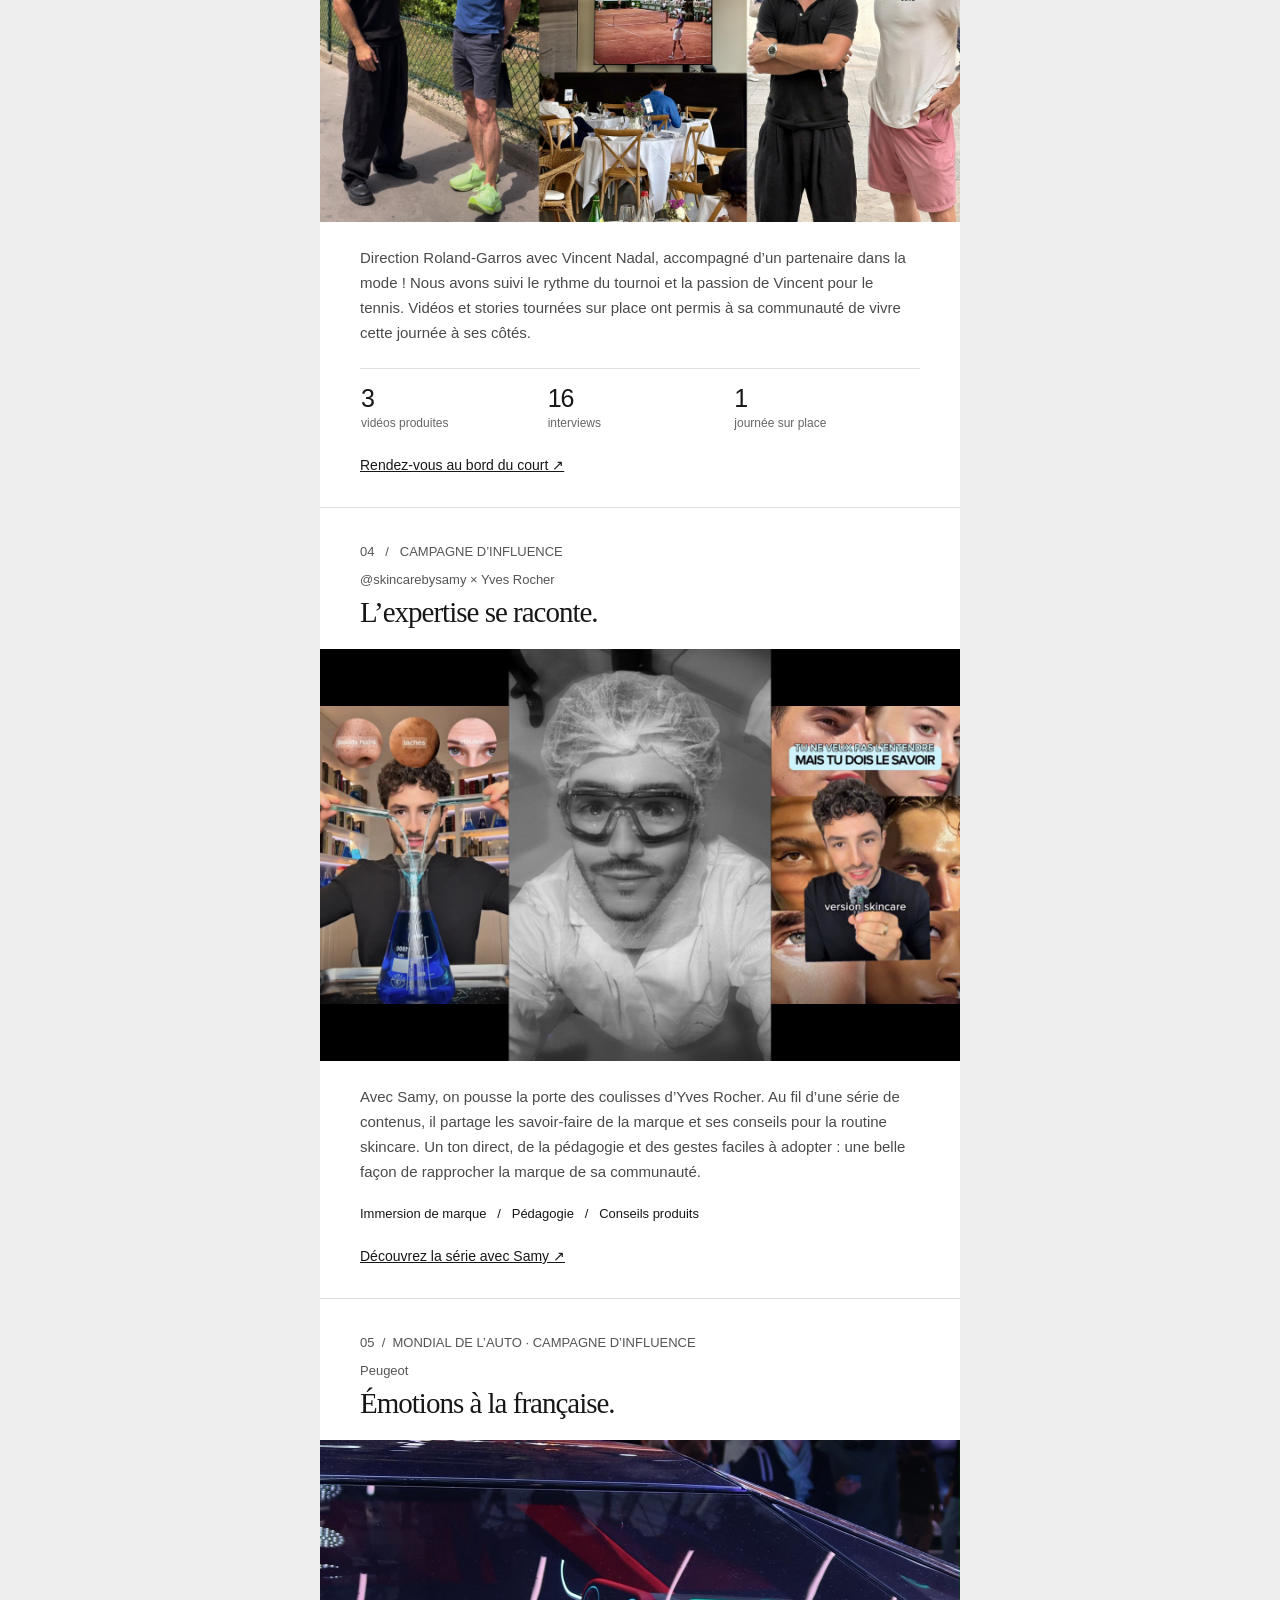
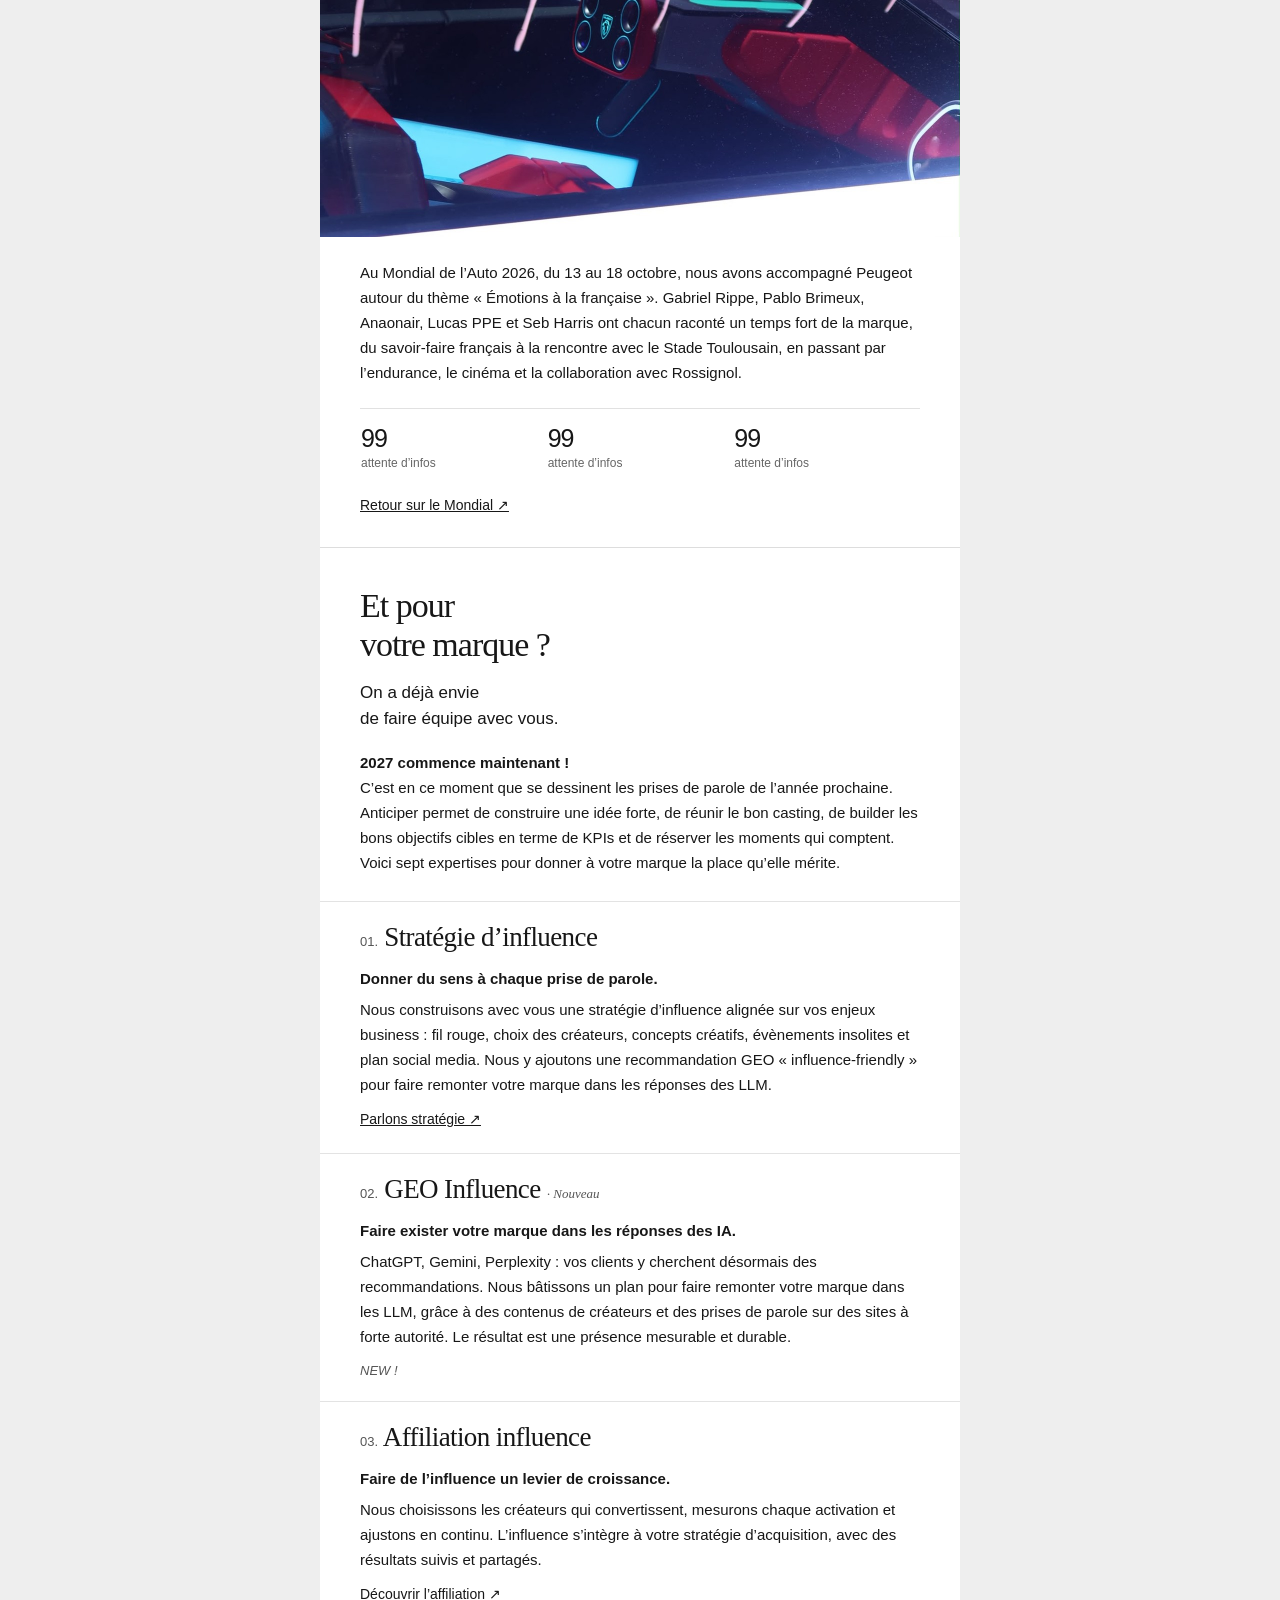
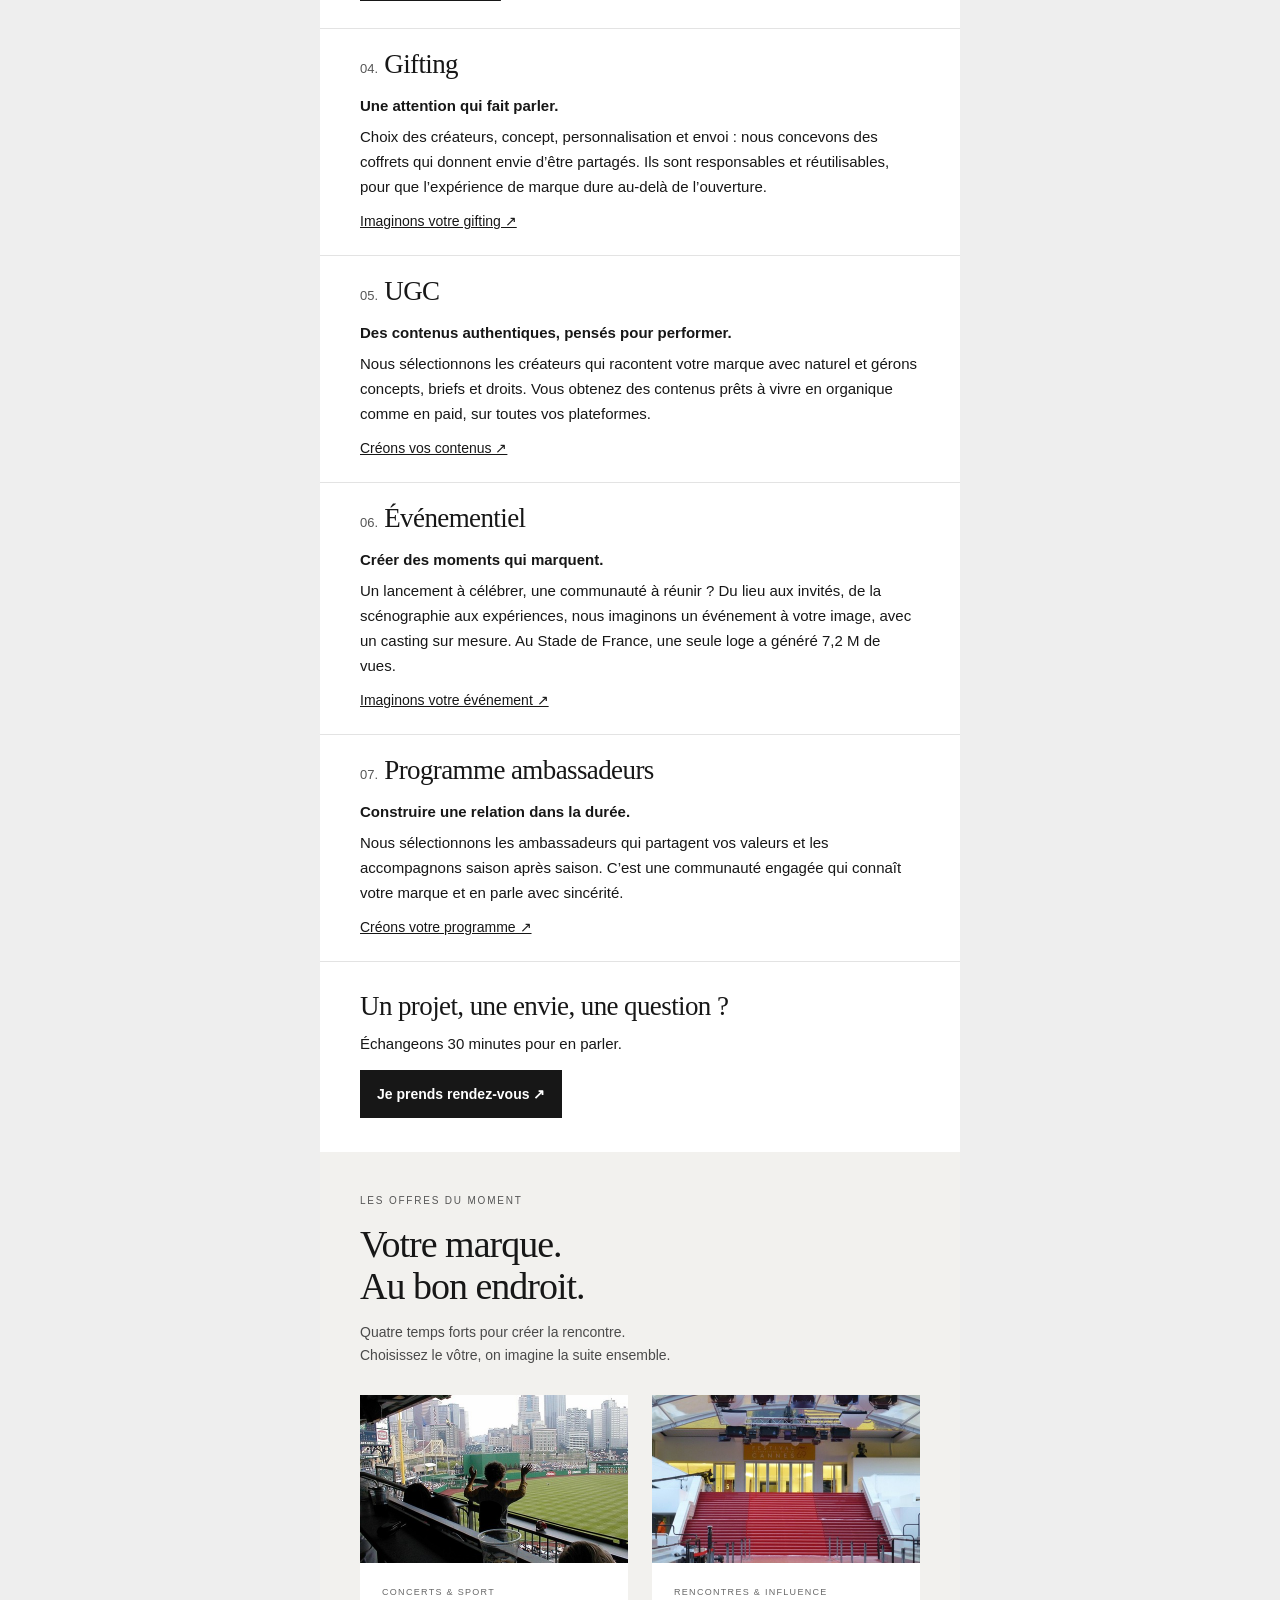
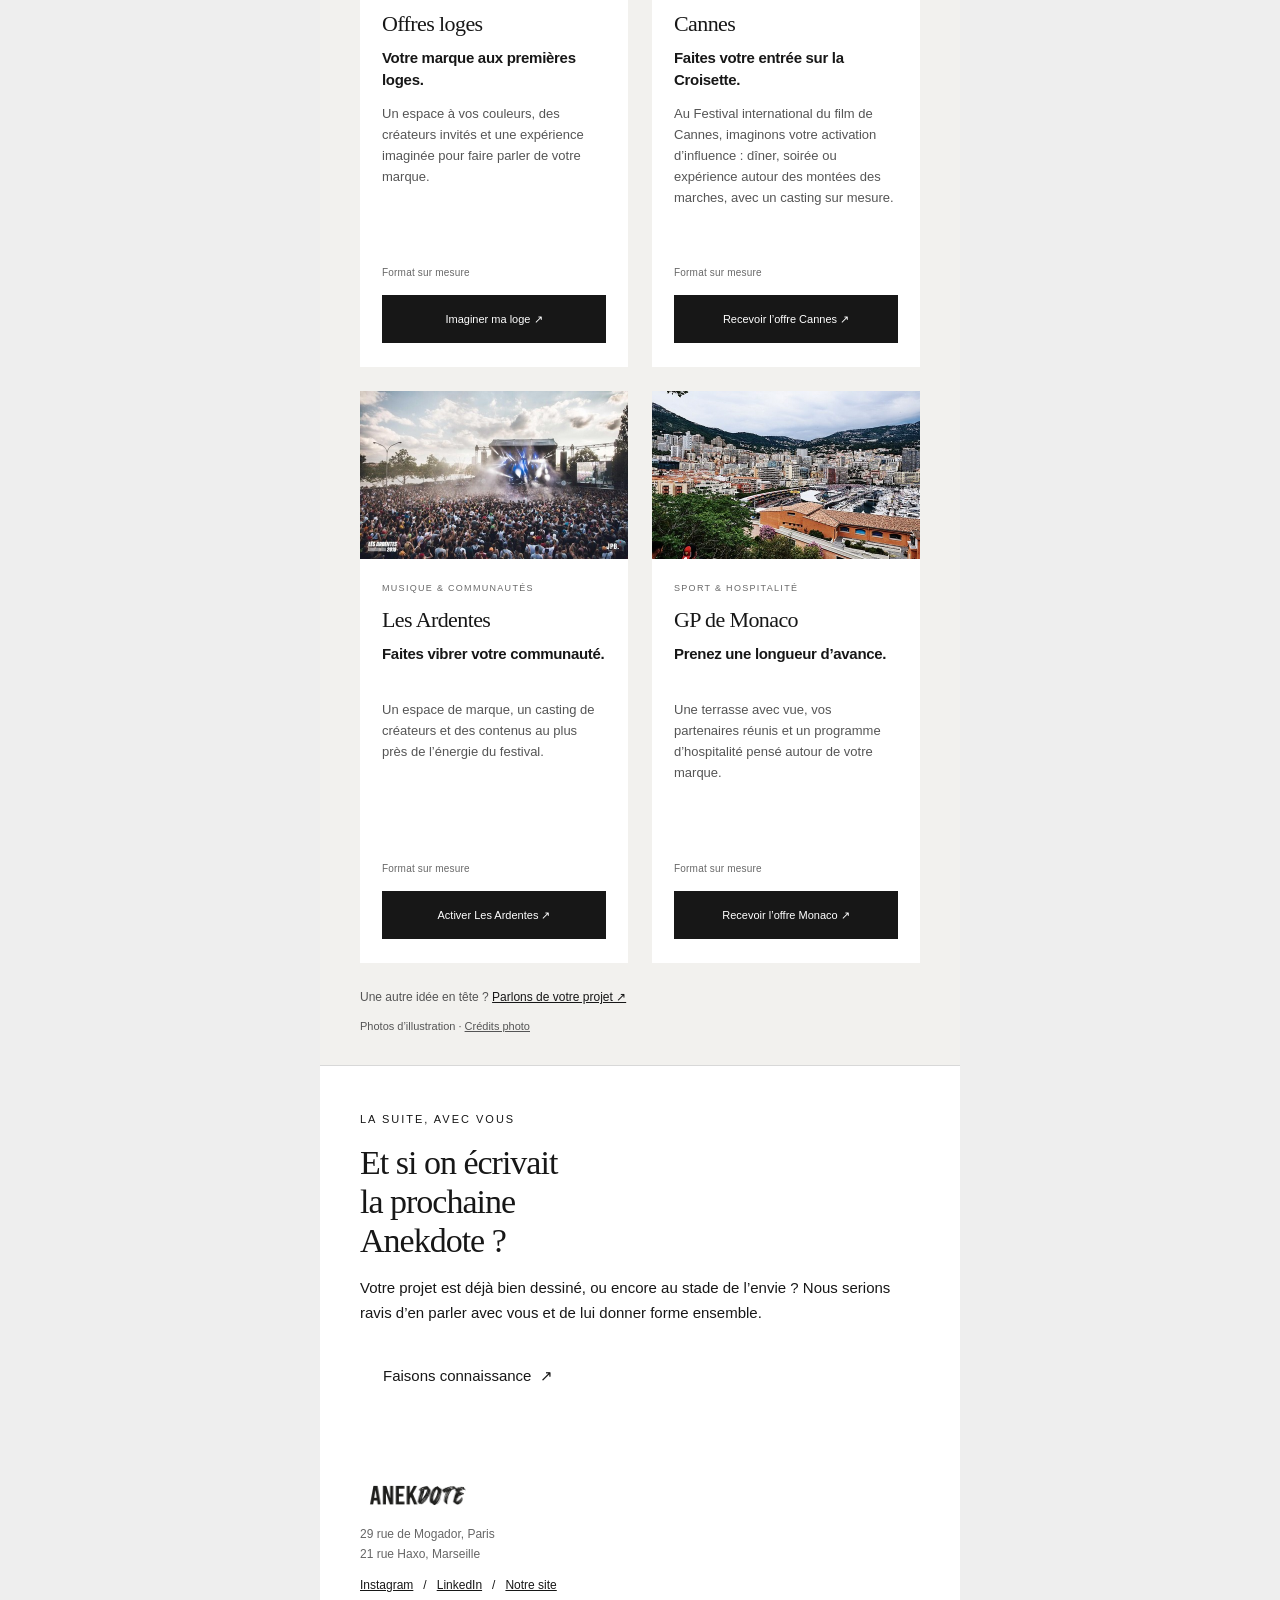
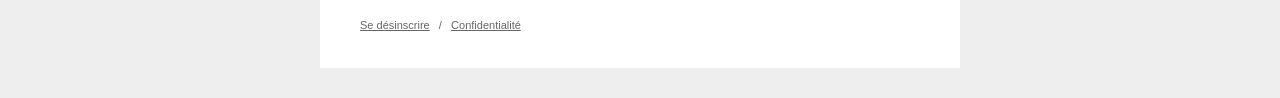
==== commit 94c36dcd: "Use the supplied Peugeot motor show photograph" ====
--- a/index.html
+++ b/index.html
@@ -15,7 +15,7 @@
 <h2 class="nl-026">Émotions à la française.</h2>
 </td></tr>
 <tr><td>
-<img src="assets/images/peugeot-mondial-auto-2026.jpg" alt="La Peugeot 9X8 sur le stand du Mondial de l’Auto 2026" width="640" height="397" class="email-image nl-037">
+<img src="assets/images/peugeot-mondial-auto-2026.jpg?v=habitacle-20261105" alt="L’habitacle d’une Peugeot exposée au Mondial de l’Auto 2026" width="640" height="397" class="email-image nl-037">
 </td></tr>
 <tr><td class="email-pad nl-029">
 <p class="nl-038">Au Mondial de l’Auto 2026, du 13 au 18 octobre, nous avons accompagné Peugeot autour du thème «&nbsp;Émotions à la française&nbsp;». Gabriel Rippe, Pablo Brimeux, Anaonair, Lucas PPE et Seb Harris ont chacun raconté un temps fort de la marque, du savoir-faire français à la rencontre avec le Stade Toulousain, en passant par l’endurance, le cinéma et la collaboration avec Rossignol.</p>
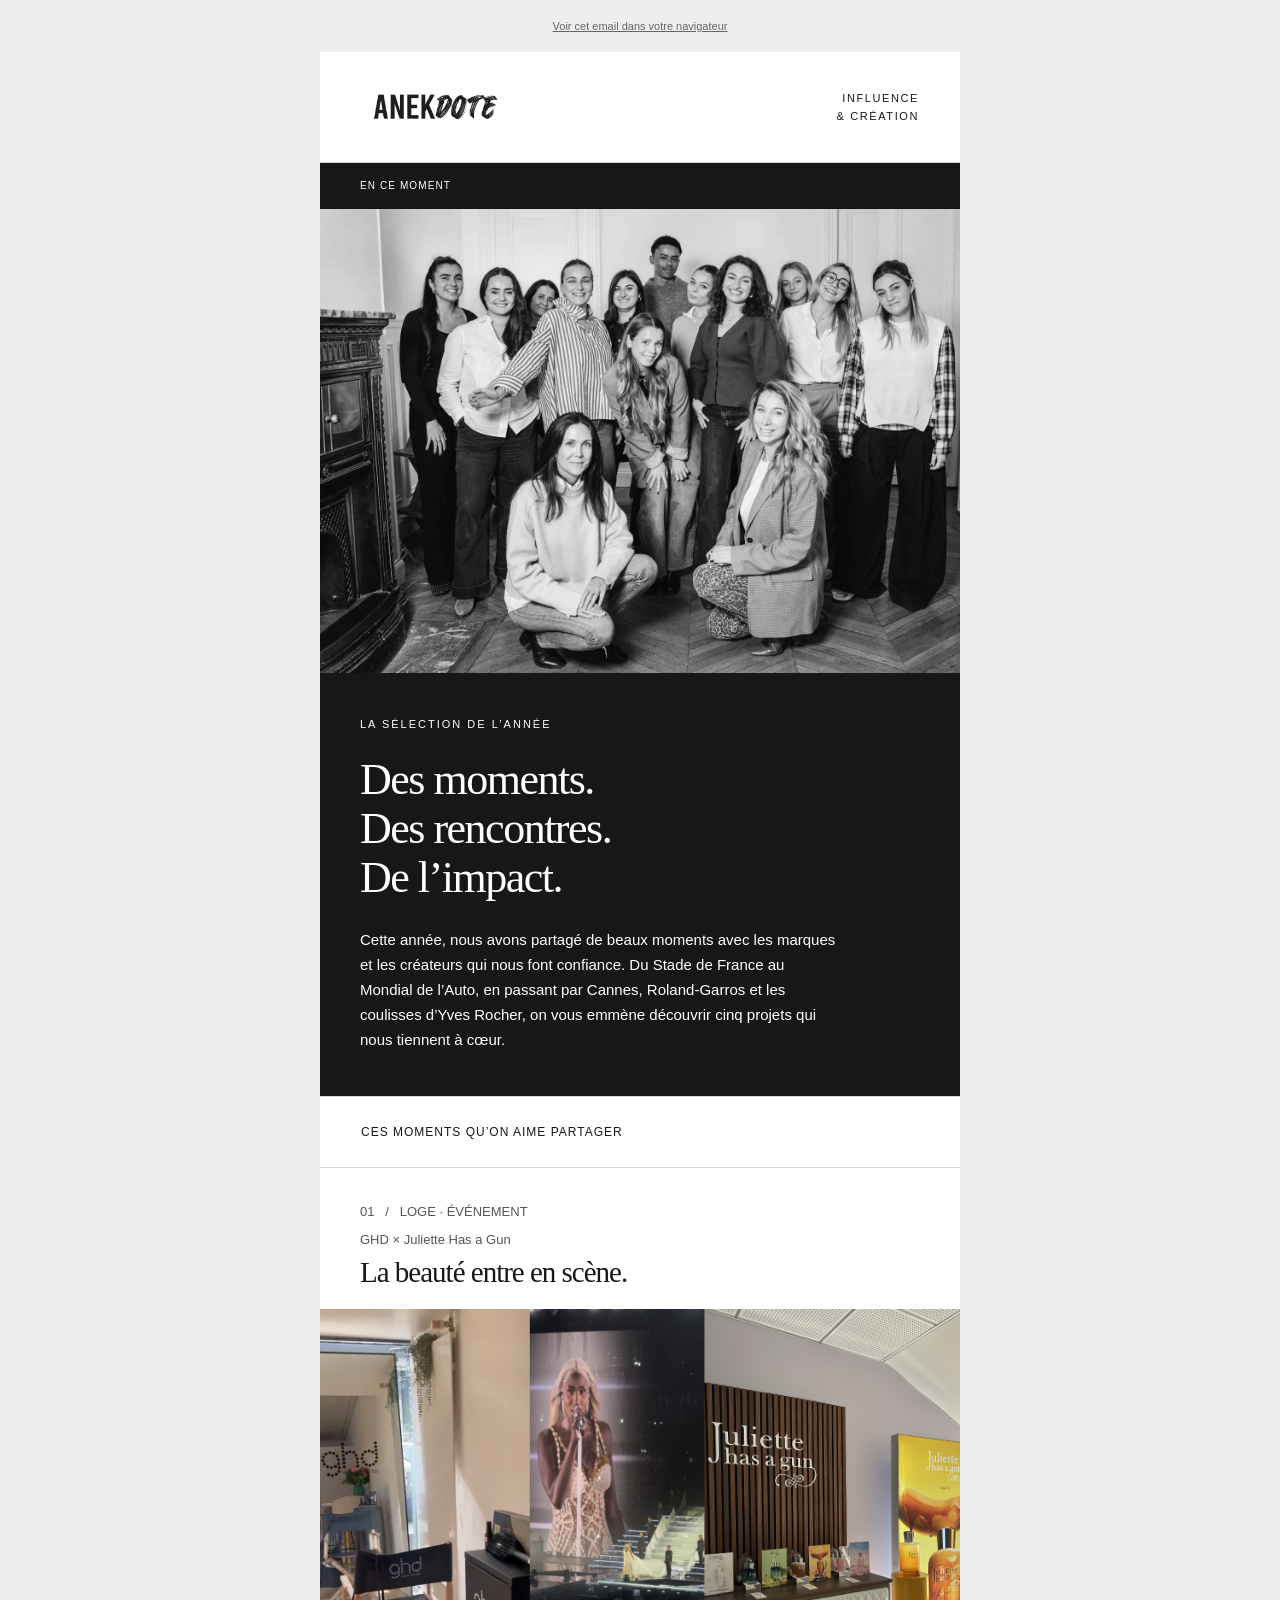
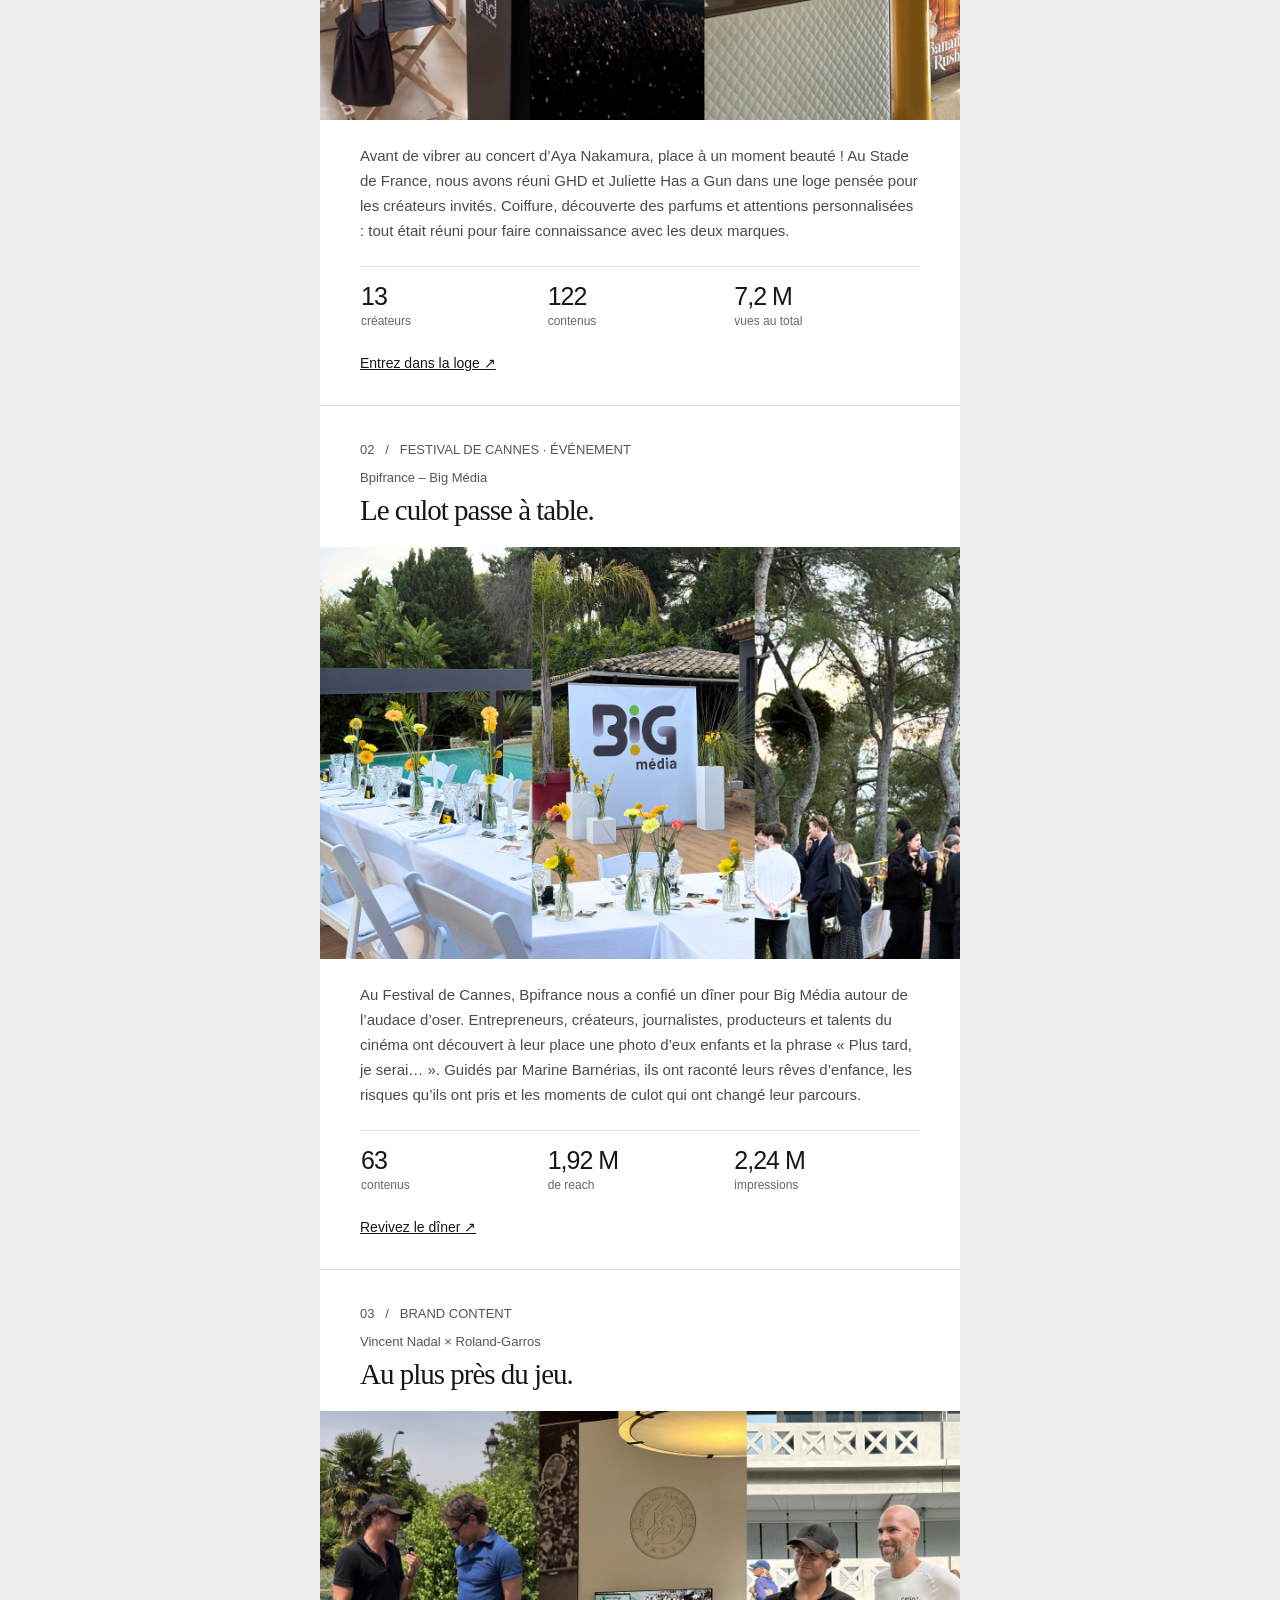
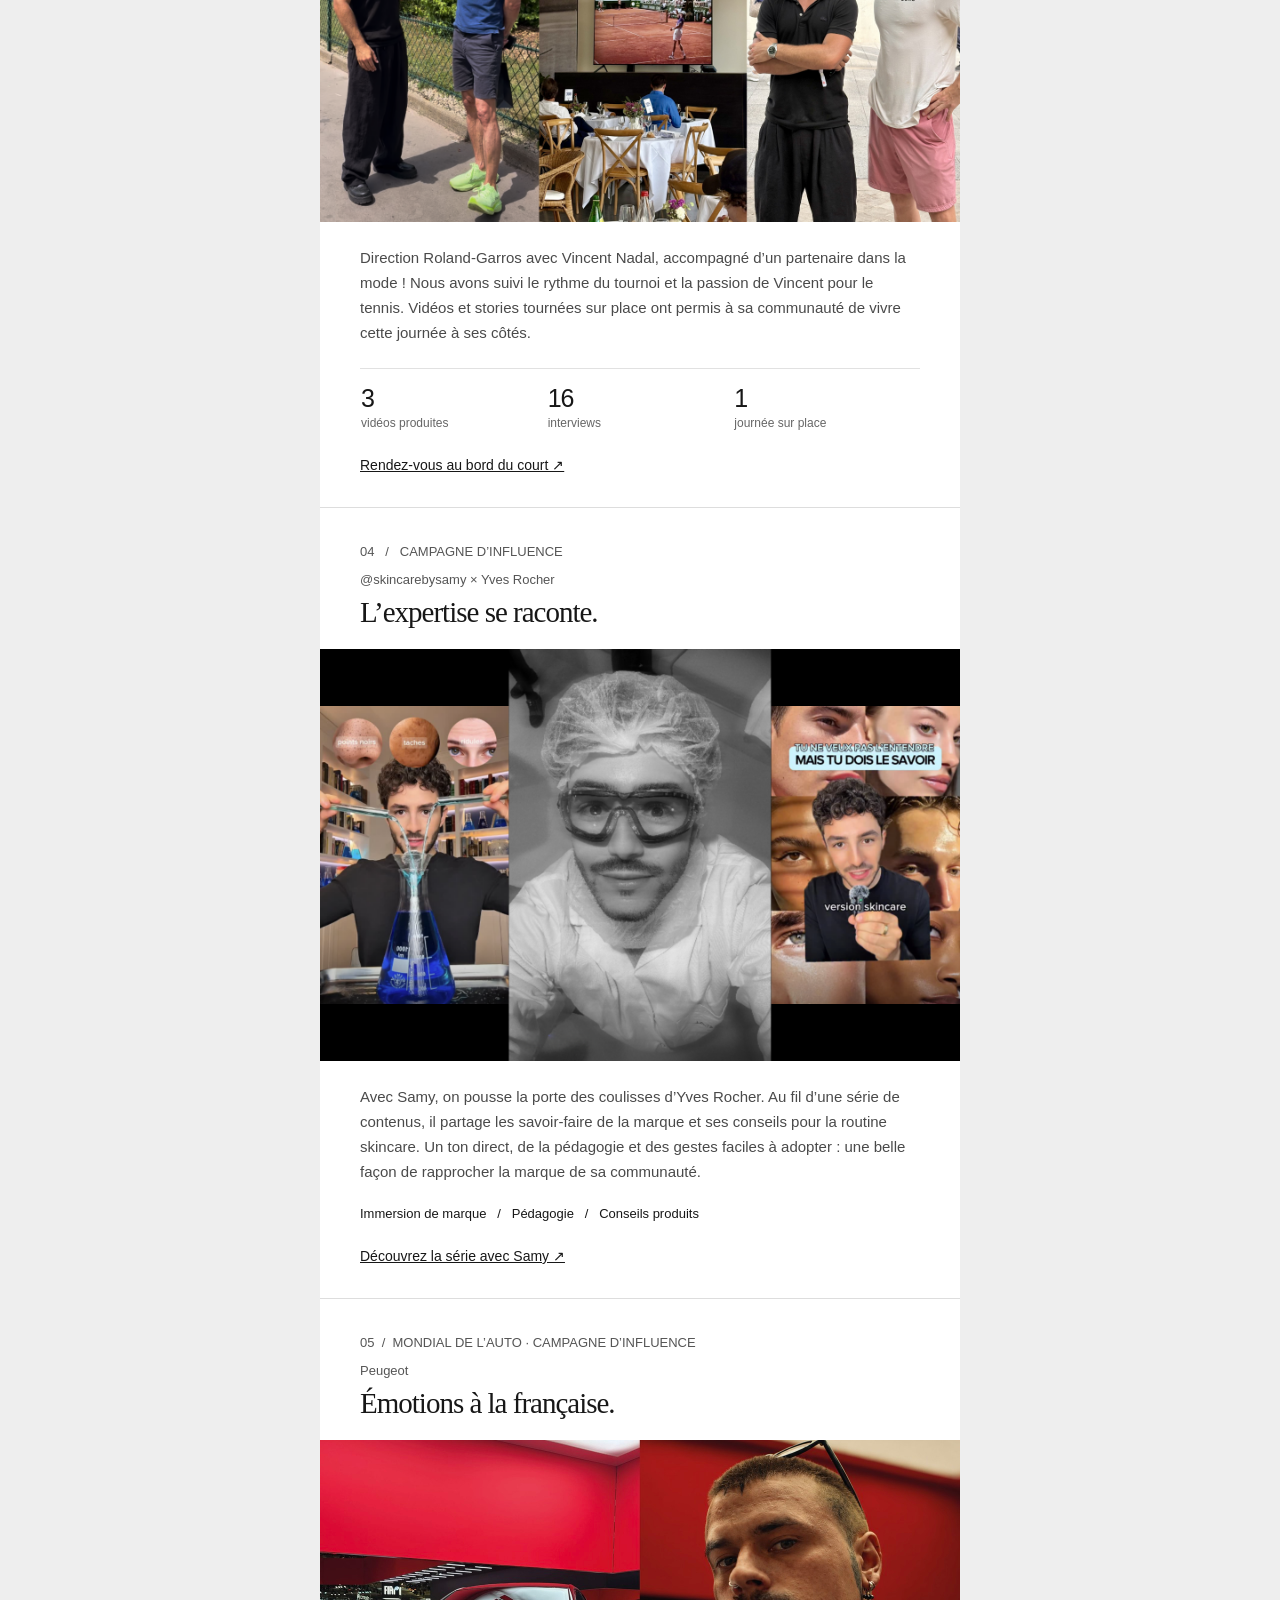
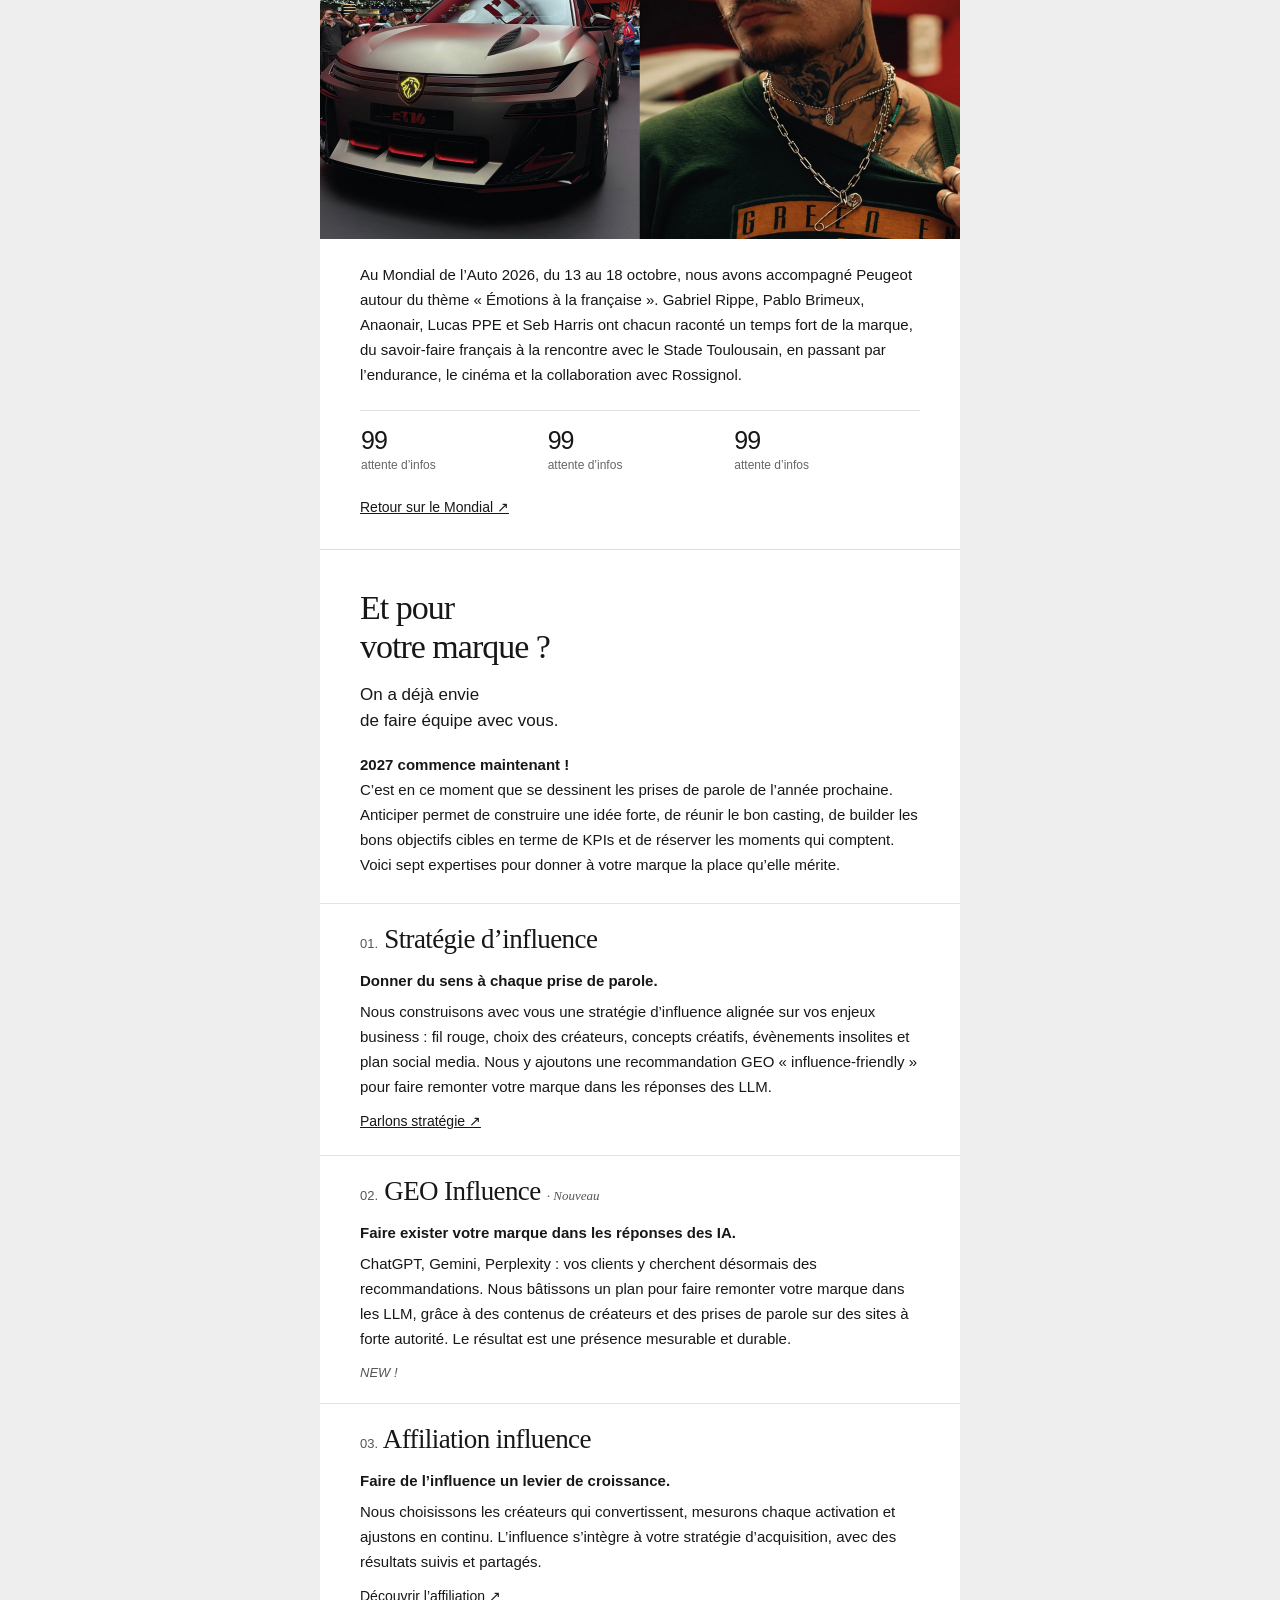
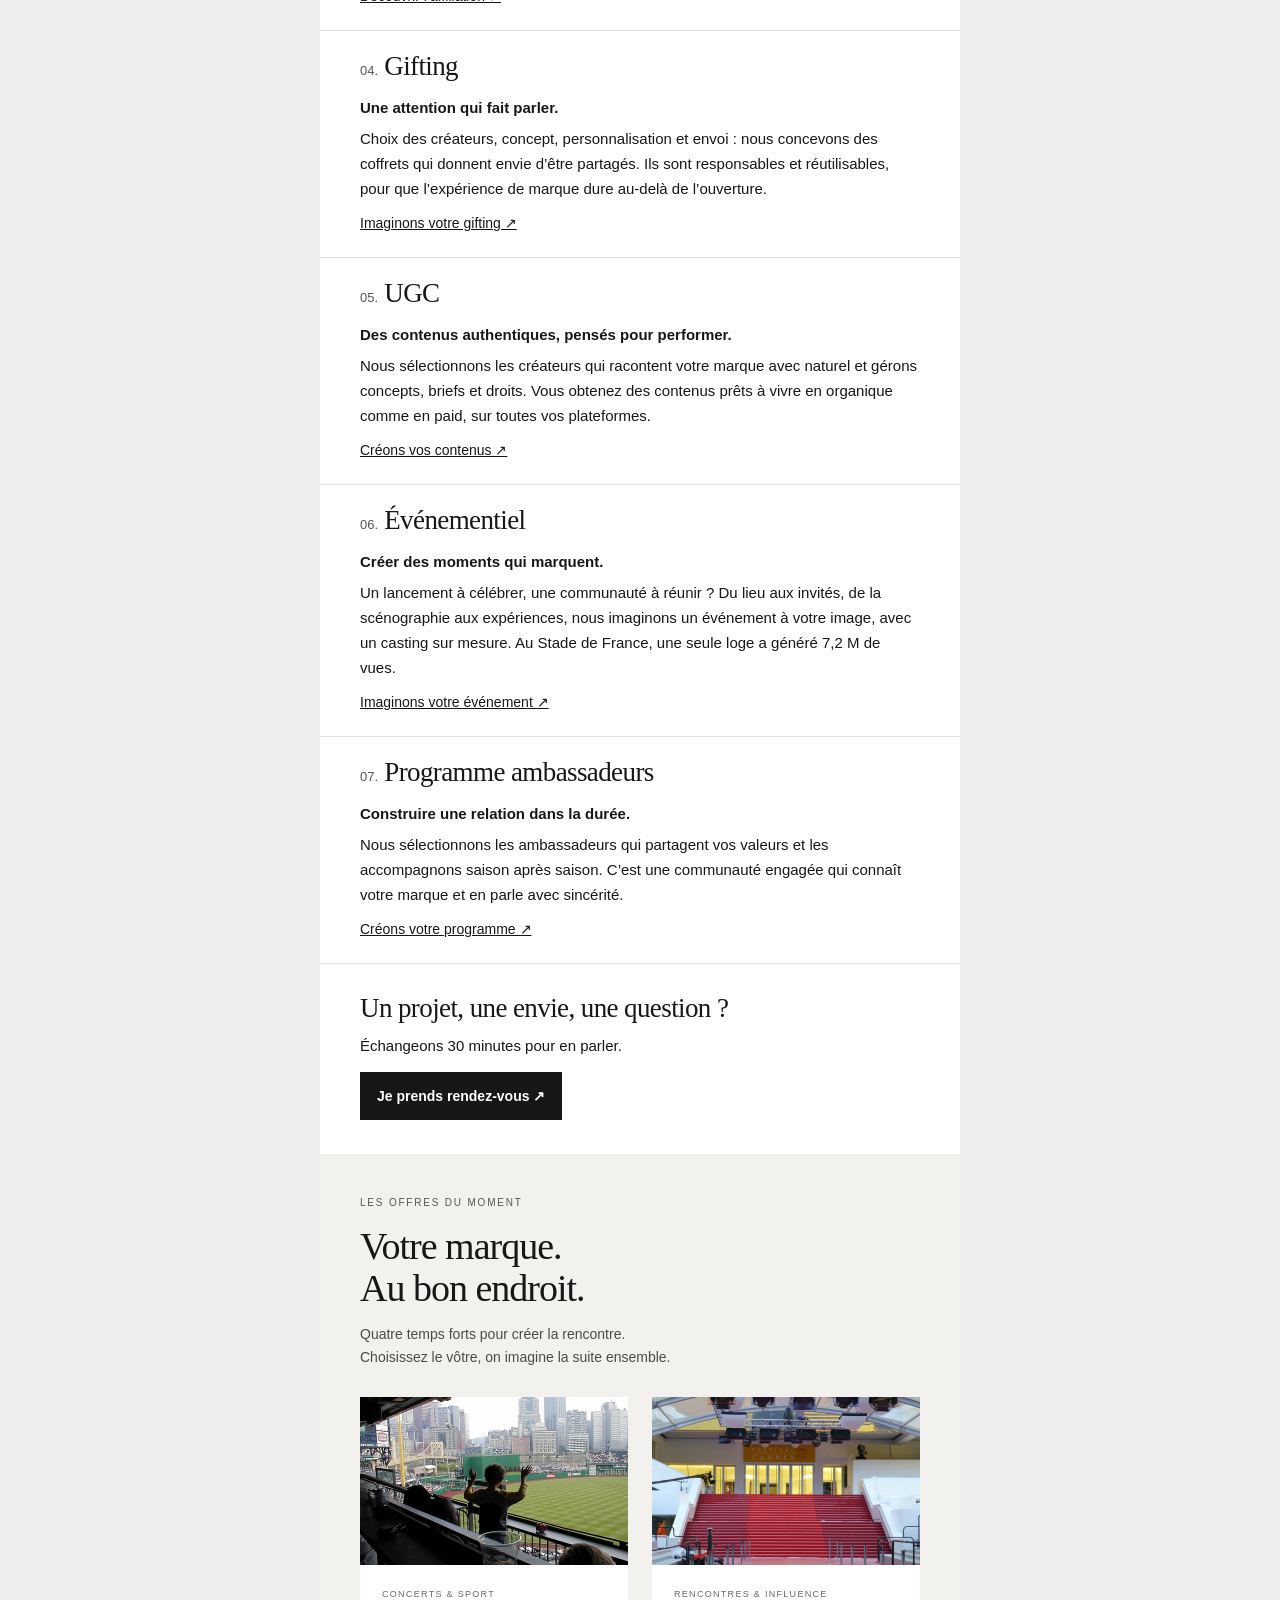
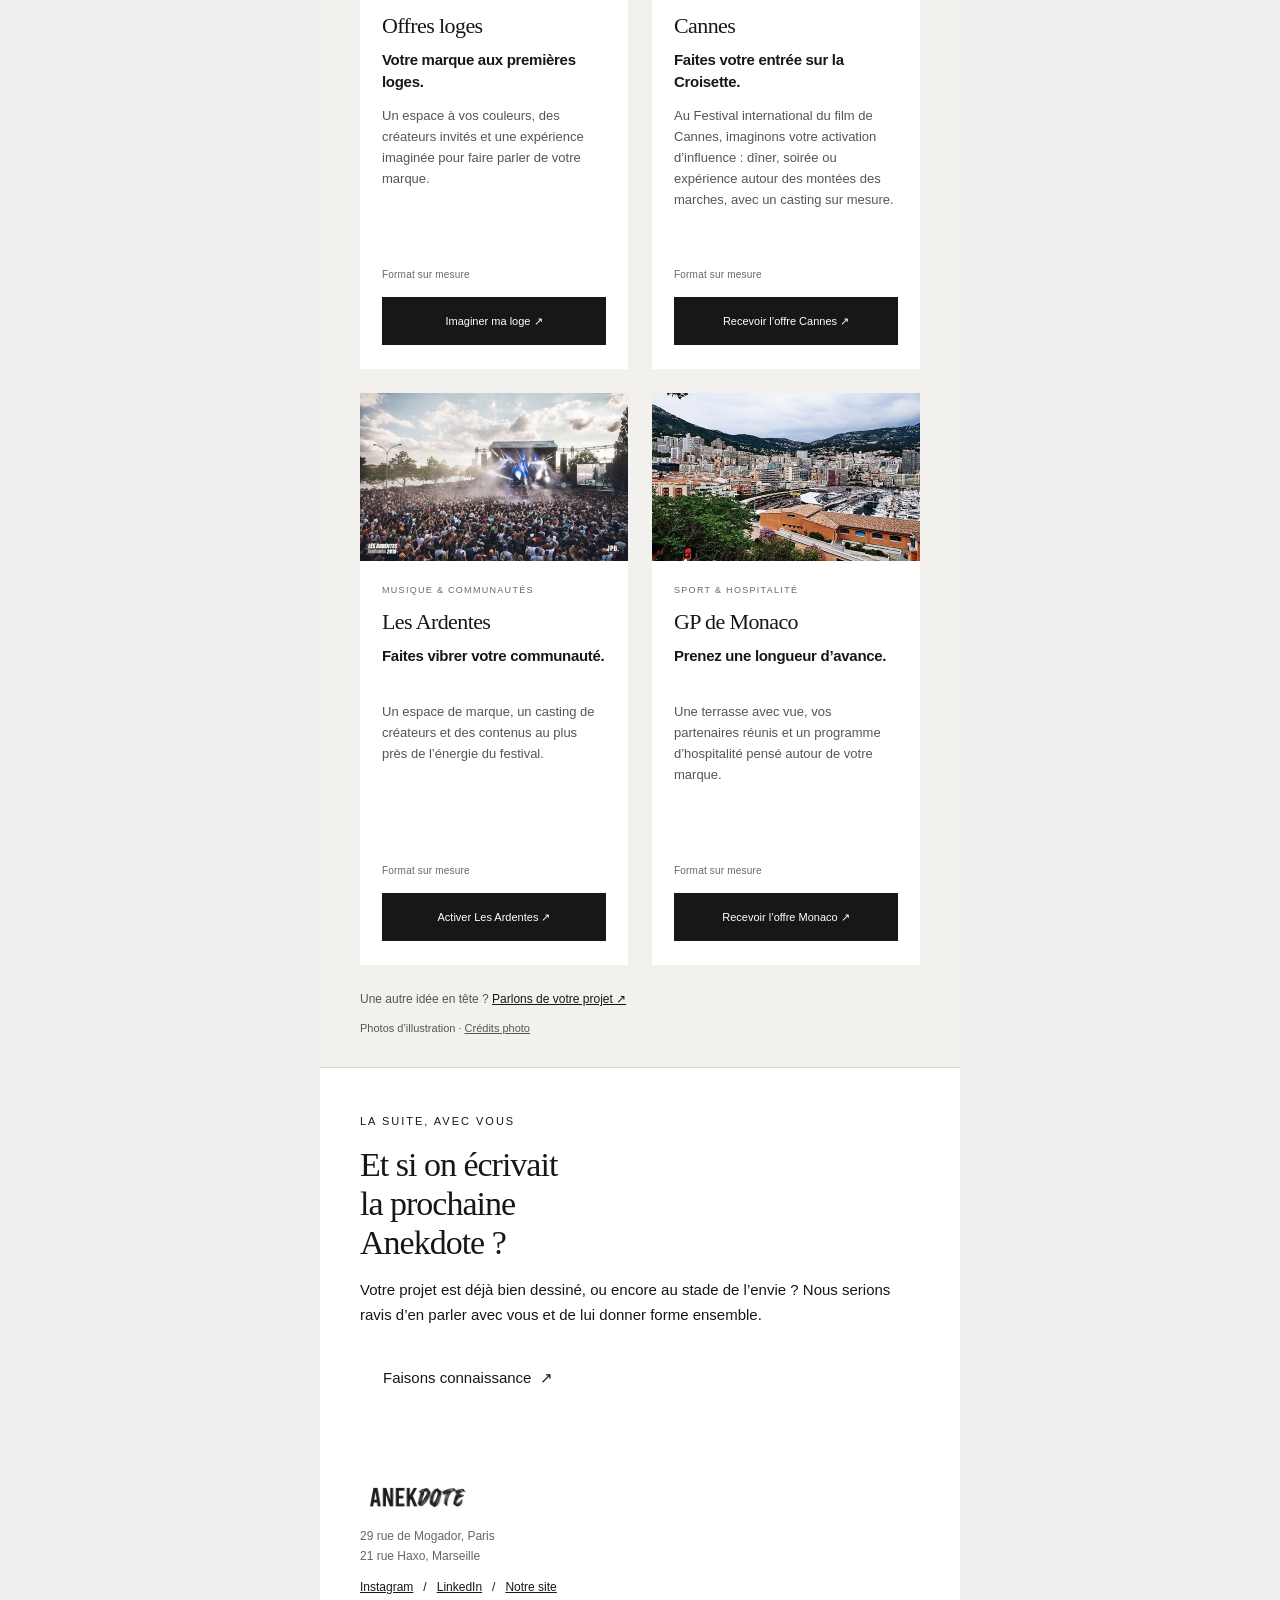
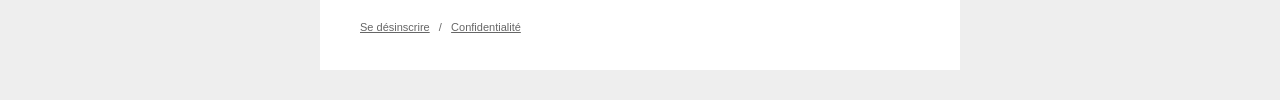
==== commit da4847e7: "Replace the Peugeot photo with the supplied diptych" ====
--- a/index.html
+++ b/index.html
@@ -15,7 +15,7 @@
 <h2 class="nl-026">Émotions à la française.</h2>
 </td></tr>
 <tr><td>
-<img src="assets/images/peugeot-mondial-auto-2026.jpg?v=habitacle-20261105" alt="L’habitacle d’une Peugeot exposée au Mondial de l’Auto 2026" width="640" height="397" class="email-image nl-037">
+<img src="assets/images/peugeot-mondial-auto-2026.jpg?v=diptyque-20261105" alt="Diptyque au Mondial de l’Auto 2026, avec une Peugeot et un portrait" width="640" height="399" class="email-image nl-037">
 </td></tr>
 <tr><td class="email-pad nl-029">
 <p class="nl-038">Au Mondial de l’Auto 2026, du 13 au 18 octobre, nous avons accompagné Peugeot autour du thème «&nbsp;Émotions à la française&nbsp;». Gabriel Rippe, Pablo Brimeux, Anaonair, Lucas PPE et Seb Harris ont chacun raconté un temps fort de la marque, du savoir-faire français à la rencontre avec le Stade Toulousain, en passant par l’endurance, le cinéma et la collaboration avec Rossignol.</p>
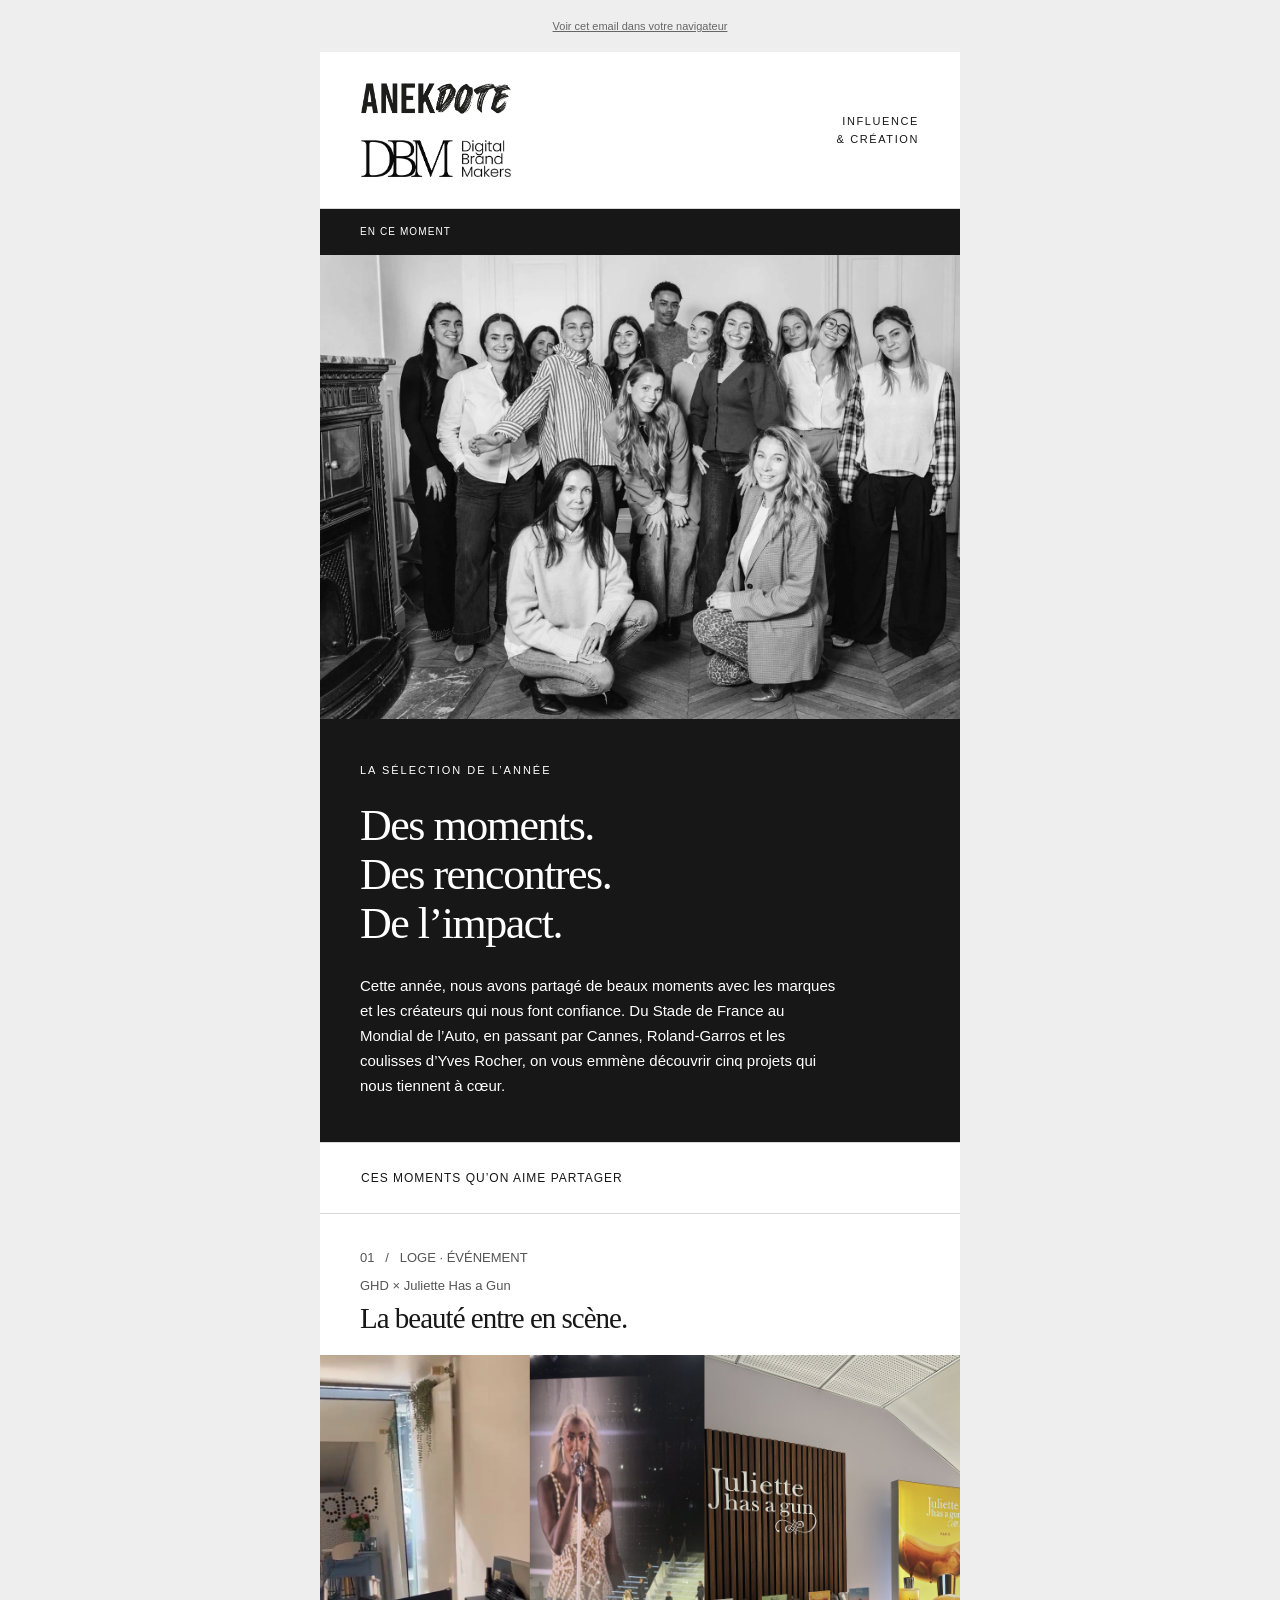
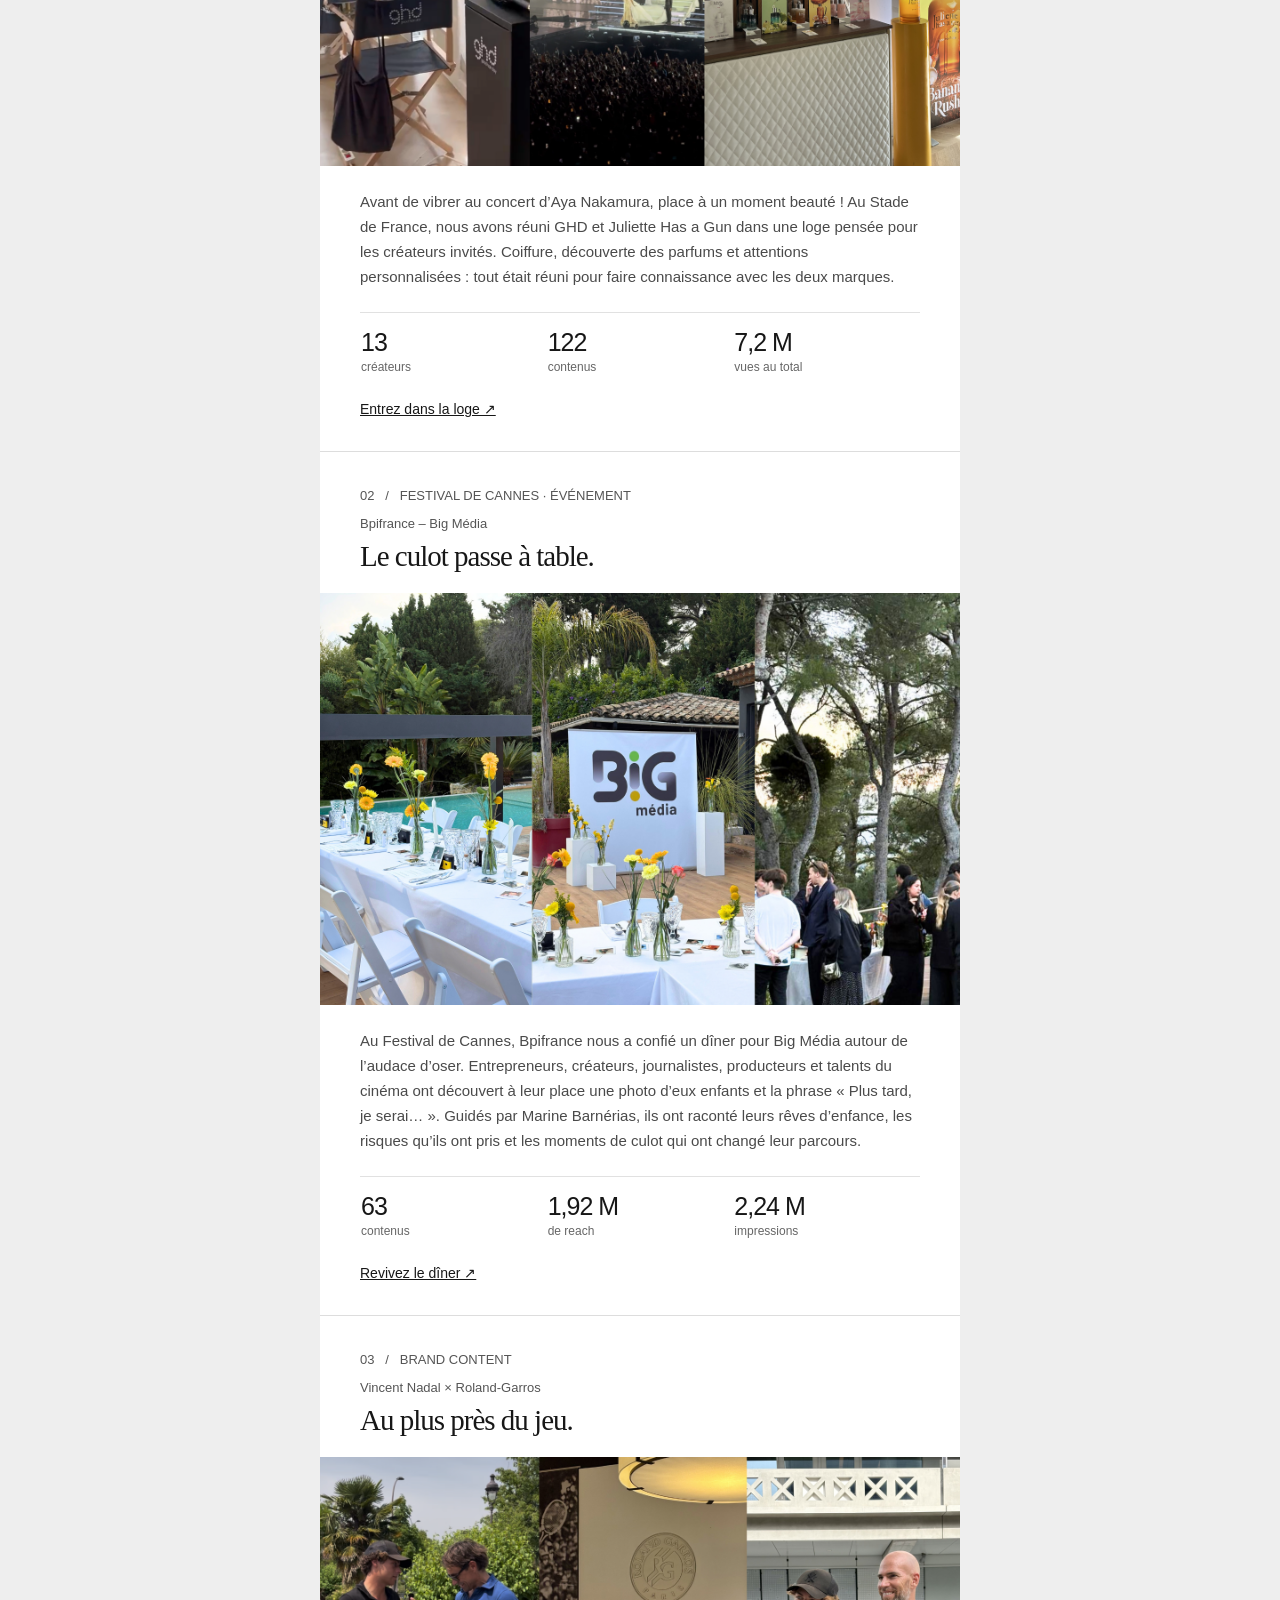
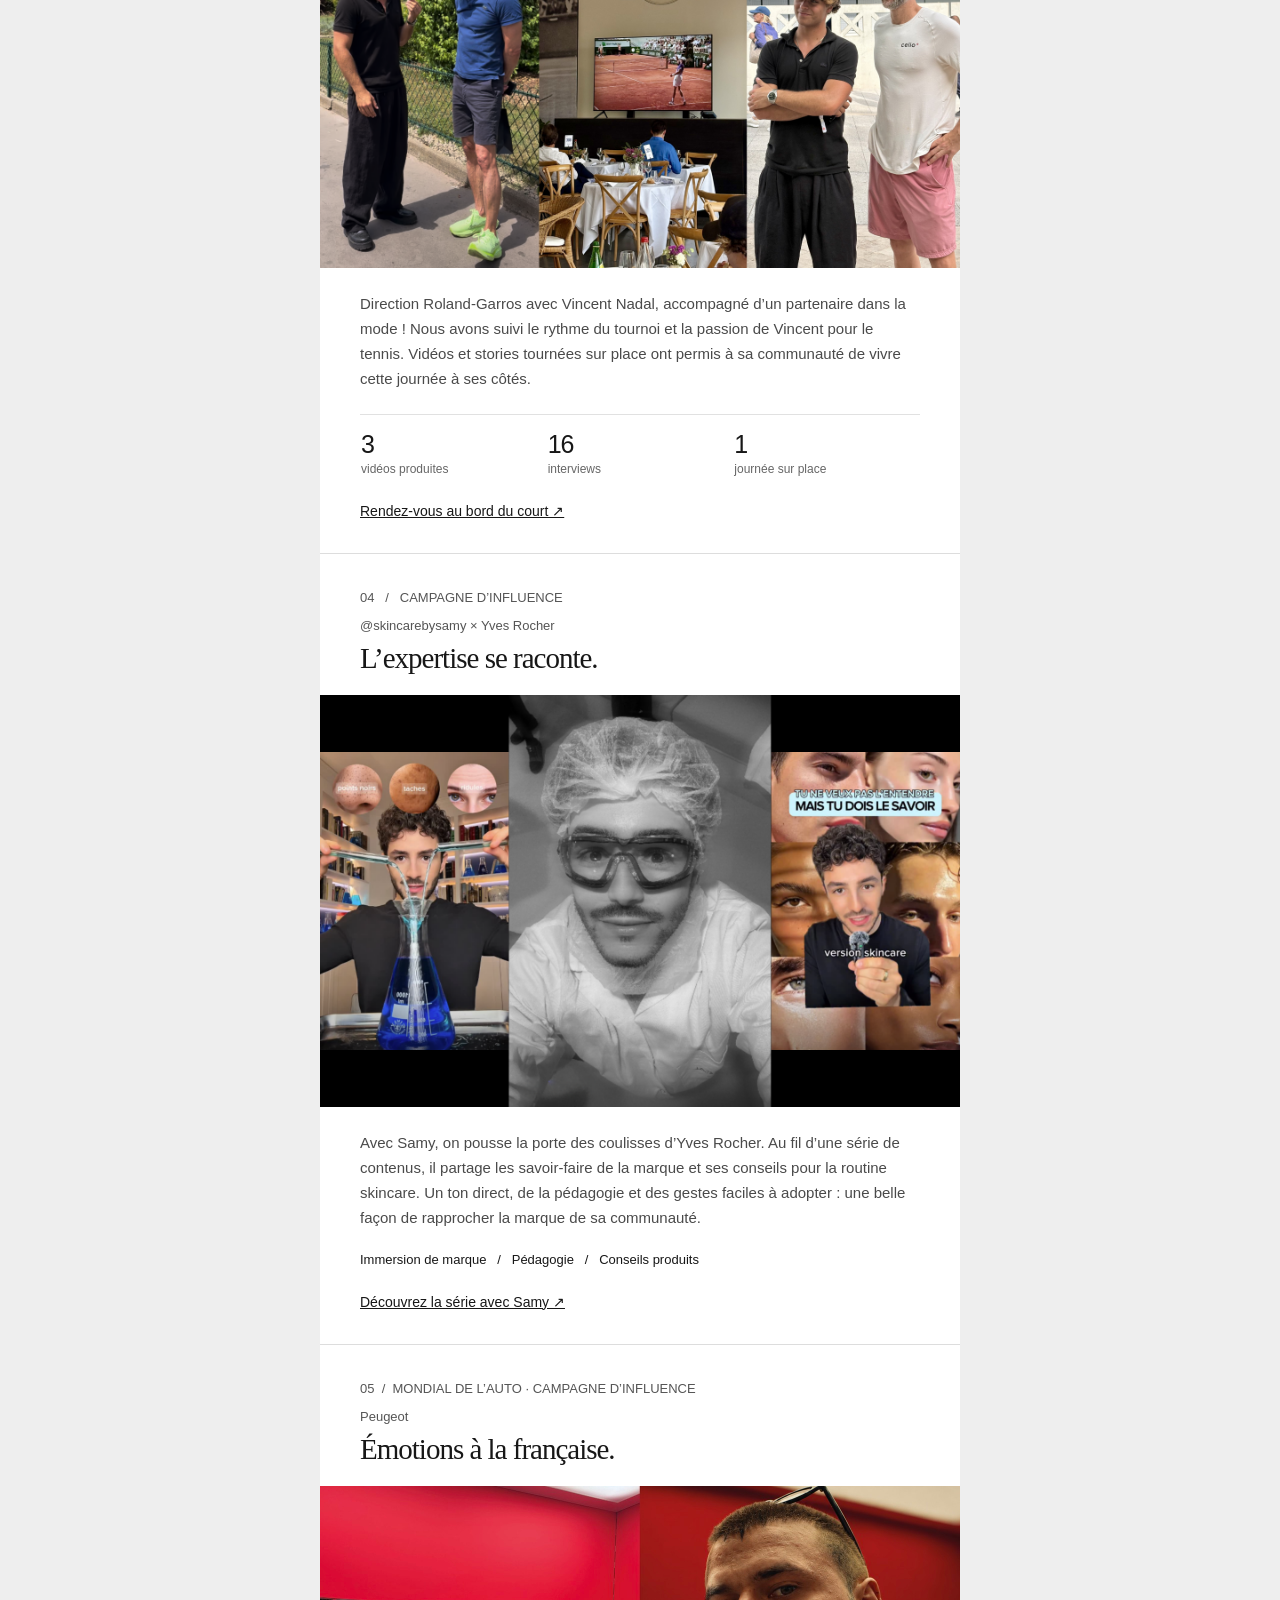
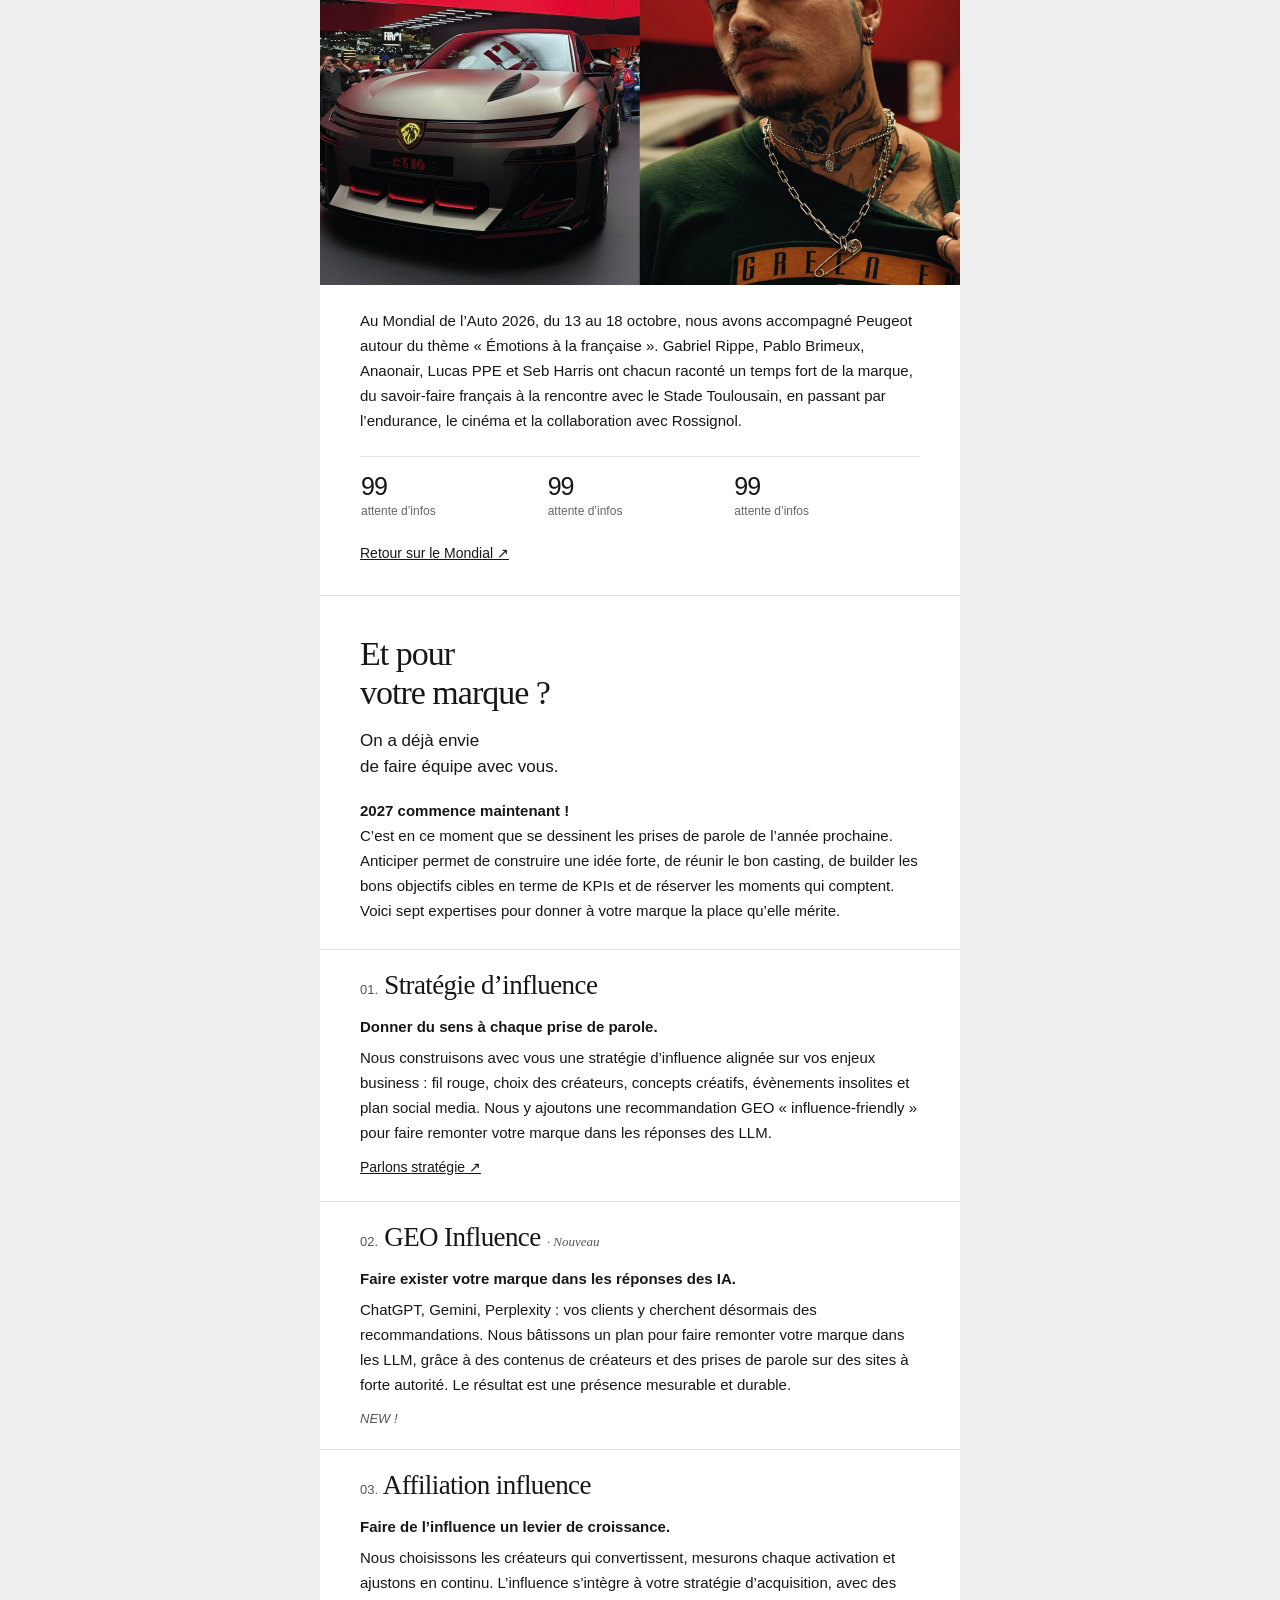
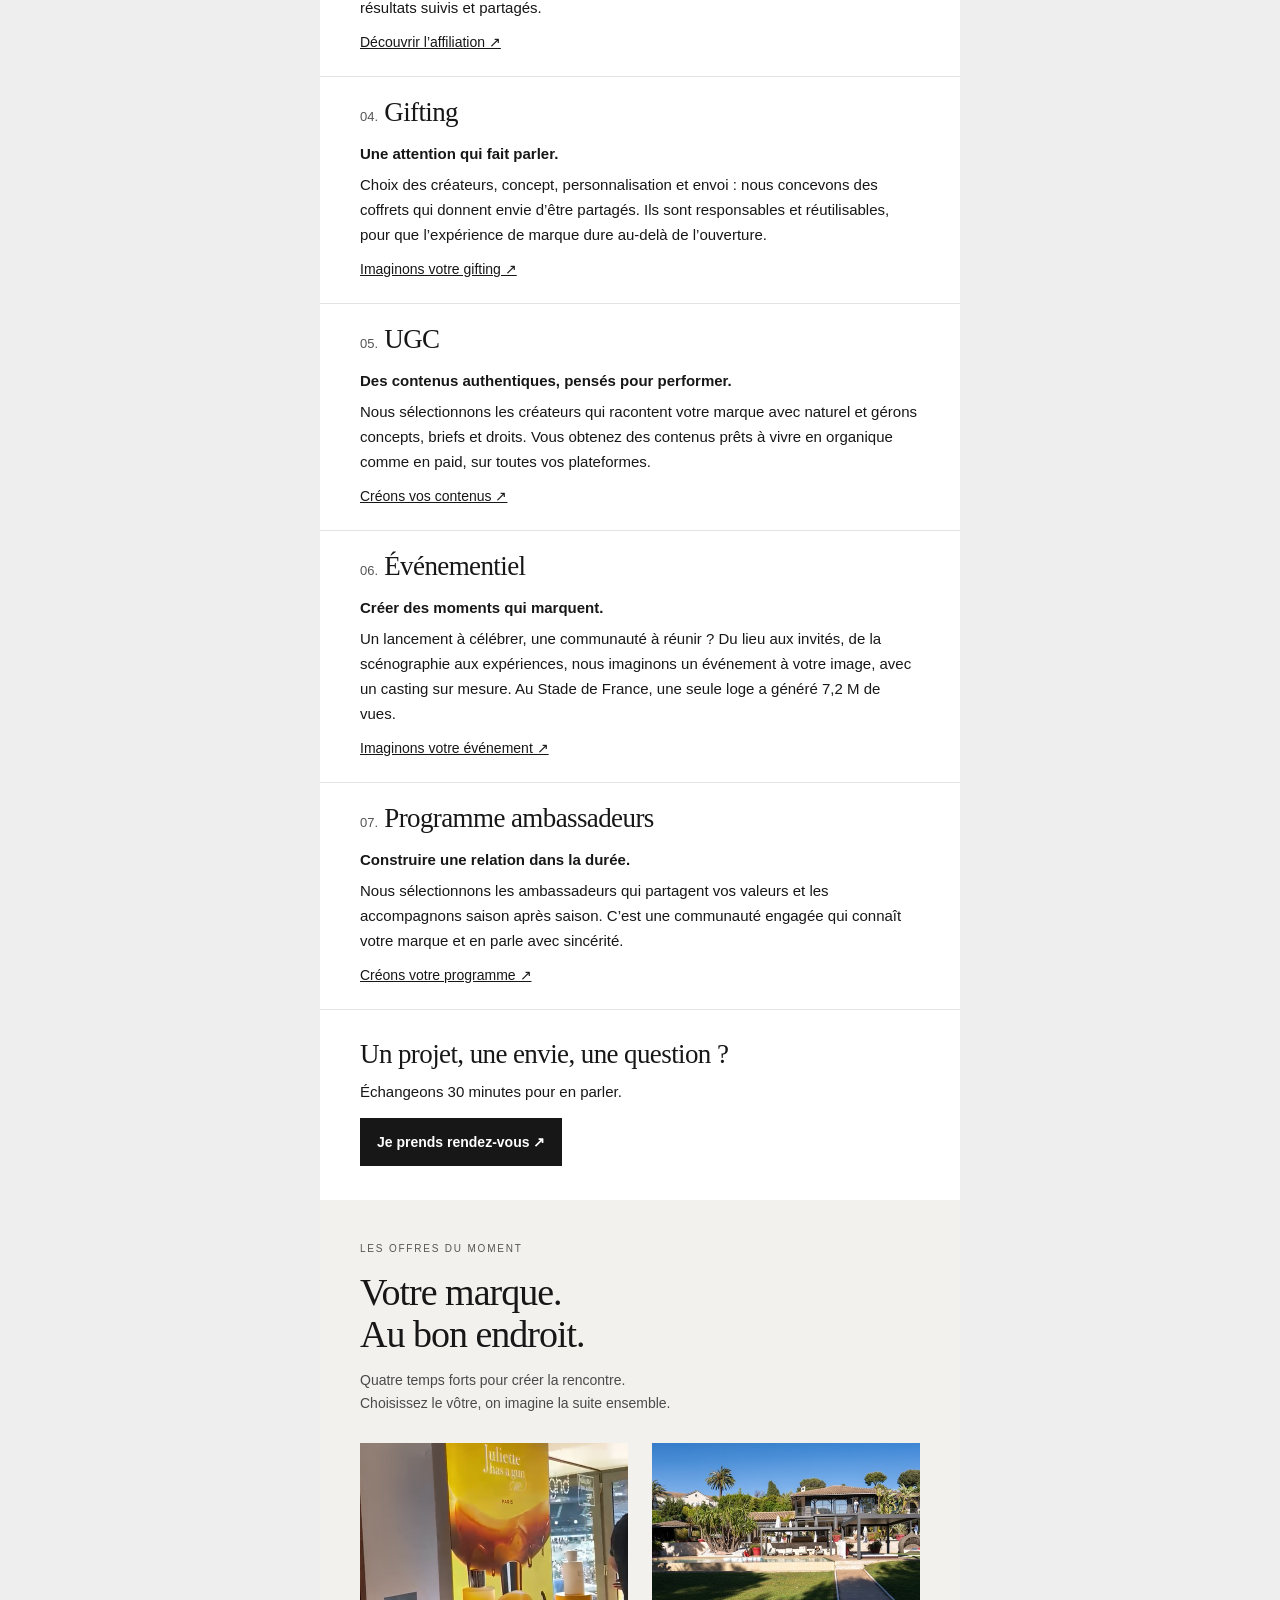
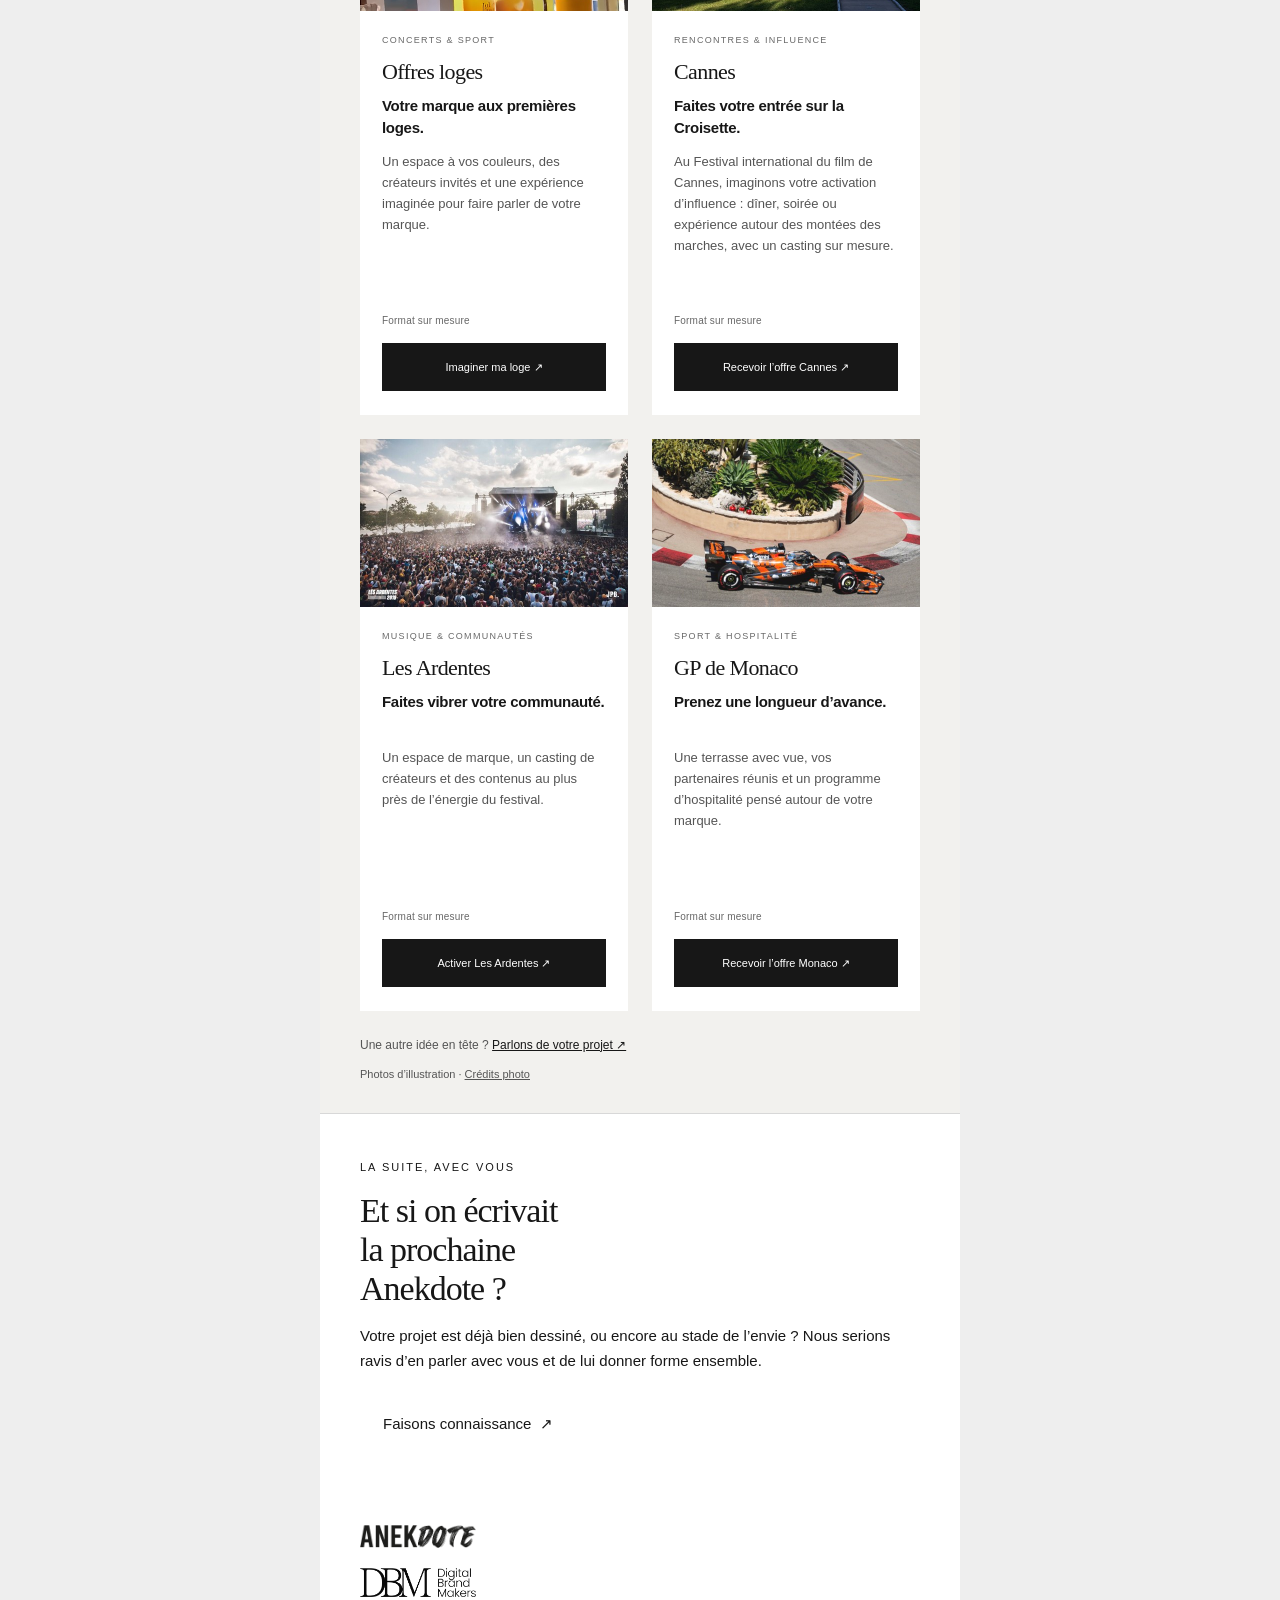
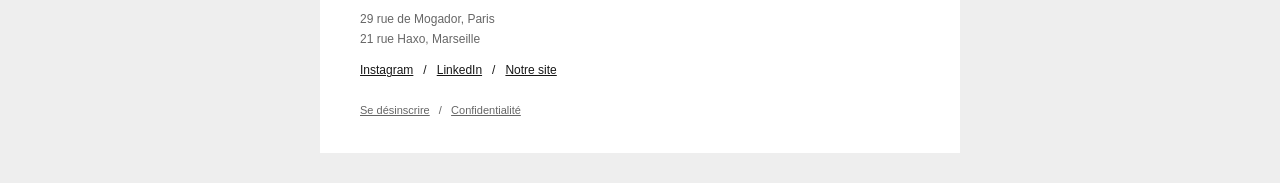
==== commit 6a2a40a3: "Update offer photographs and stack Anekdote and DBM logos" ====
--- a/index.html
+++ b/index.html
@@ -5,106 +5,112 @@
 <meta name="viewport" content="width=device-width, initial-scale=1">
 <title>Anekdote — Les offres du moment</title>
 <meta name="description" content="Maquette de newsletter Anekdote : loges, Cannes, Les Ardentes et GP de Monaco. Offres de démonstration illustrées par des photographies.">
-<link rel="stylesheet" href="styles.css?v=expertises-20261105">
+<link rel="stylesheet" href="styles.css?v=logos-20261105">
 </head>
 <body style="margin:0;padding:0;background-color:#eeeeee;font-family:Arial,sans-serif">
-<table role="presentation" width="100%" cellpadding="0" cellspacing="0" bgcolor="#eeeeee" class="nl-001"><tbody><tr><td align="center" class="nl-002"><table role="presentation" width="640" cellpadding="0" cellspacing="0" class="email-wrap nl-003"><tbody><tr><td align="center" class="nl-004"><a href="https://raphaeldumaslevillain-commits.github.io/NEWSLETTER-ANEKDOTE/" class="nl-005">Voir cet email dans votre navigateur</a></td></tr></tbody></table><table role="presentation" width="640" cellpadding="0" cellspacing="0" bgcolor="#ffffff" class="email-wrap nl-003"><tbody><tr><td bgcolor="#ffffff" class="email-pad nl-006"><table role="presentation" width="100%" class="nl-007"><tbody><tr><td><a href="https://www.anekdote.fr/" target="_blank" class="nl-008"><img src="assets/images/anekdote-logo.png" width="150" height="48" alt="Anekdote" class="nl-009"></a></td><td align="right" class="nl-010">INFLUENCE<br>&amp; CRÉATION</td></tr></tbody></table></td></tr><!-- OFFERS-TEASER:BEGIN --><tr><td class="email-pad nl-011" bgcolor="#171717"><table role="presentation" width="100%" cellpadding="0" cellspacing="0" class="nl-012"><tbody><tr><td class="nl-013">EN CE MOMENT</td></tr></tbody></table></td></tr><!-- OFFERS-TEASER:END --><tr><td bgcolor="#4a4a4a" class="nl-014"><img src="assets/images/equipe-anekdote.jpg" alt="Portrait de l’équipe Anekdote en noir et blanc" width="563" height="407" class="email-image nl-015"></td></tr><tr><td bgcolor="#171717" class="email-pad nl-016"><p class="nl-017">LA SÉLECTION DE L’ANNÉE</p><h1 class="nl-018">Des moments.<br>Des rencontres.<br><span class="nl-019">De l’impact.</span></h1><p class="nl-020">Cette année, nous avons partagé de beaux moments avec les marques et les créateurs qui nous font confiance. Du Stade de France au Mondial de l’Auto, en passant par Cannes, Roland-Garros et les coulisses d’Yves Rocher, on vous emmène découvrir cinq projets qui nous tiennent à cœur.</p></td></tr><tr><td class="email-pad nl-021"><table role="presentation" width="100%" class="nl-007"><tbody><tr><td class="nl-022">CES MOMENTS QU’ON AIME PARTAGER</td></tr></tbody></table></td></tr><tr><td class="email-pad nl-023"><p class="nl-024">01   /   LOGE · ÉVÉNEMENT</p><p class="nl-025">GHD × Juliette Has a Gun</p><h2 class="nl-026">La beauté entre en scène.</h2></td></tr><tr><td><a href="https://www.anekdote.fr/projets/concert-aya-nakamura-x-ghd-x-juliette-has-a-gun/" target="_blank" class="nl-027"><img src="assets/images/ghd-juliette-has-a-gun.png" alt="Une loge aux couleurs de GHD et Juliette Has a Gun" width="640" class="email-image nl-028"></a></td></tr><tr><td class="email-pad nl-029"><p class="nl-030">Avant de vibrer au concert d’Aya Nakamura, place à un moment beauté ! Au Stade de France, nous avons réuni GHD et Juliette Has a Gun dans une loge pensée pour les créateurs invités. Coiffure, découverte des parfums et attentions personnalisées : tout était réuni pour faire connaissance avec les deux marques.</p><table role="presentation" width="100%" class="nl-031"><tbody><tr><td width="33.33%" valign="top" class="nl-032"><p class="nl-033">13</p><p class="nl-034">créateurs</p></td><td width="33.33%" valign="top" class="nl-032"><p class="nl-033">122</p><p class="nl-034">contenus</p></td><td width="33.33%" valign="top" class="nl-032"><p class="nl-033">7,2 M</p><p class="nl-034">vues au total</p></td></tr></tbody></table><a href="https://www.anekdote.fr/projets/concert-aya-nakamura-x-ghd-x-juliette-has-a-gun/" target="_blank" class="nl-035">Entrez dans la loge ↗</a></td></tr><tr><td class="email-pad nl-023"><p class="nl-024">02   /   FESTIVAL DE CANNES · ÉVÉNEMENT</p><p class="nl-025">Bpifrance – Big Média</p><h2 class="nl-026">Le culot passe à table.</h2></td></tr><tr><td><a href="https://www.anekdote.fr/projets/et-si-le-culot-sinvitait-au-festival-de-cannes/" target="_blank" class="nl-027"><img src="assets/images/big-media-cannes.png" alt="Le dîner Big Média au Festival de Cannes" width="640" class="email-image nl-028"></a></td></tr><tr><td class="email-pad nl-029"><p class="nl-030">Au Festival de Cannes, Bpifrance nous a confié un dîner pour Big Média autour de l’audace d’oser. Entrepreneurs, créateurs, journalistes, producteurs et talents du cinéma ont découvert à leur place une photo d’eux enfants et la phrase « Plus tard, je serai… ». Guidés par Marine Barnérias, ils ont raconté leurs rêves d’enfance, les risques qu’ils ont pris et les moments de culot qui ont changé leur parcours.</p><table role="presentation" width="100%" class="nl-031"><tbody><tr><td width="33.33%" valign="top" class="nl-032"><p class="nl-033">63</p><p class="nl-034">contenus</p></td><td width="33.33%" valign="top" class="nl-032"><p class="nl-033">1,92 M</p><p class="nl-034">de reach</p></td><td width="33.33%" valign="top" class="nl-032"><p class="nl-033">2,24 M</p><p class="nl-034">impressions</p></td></tr></tbody></table><a href="https://www.anekdote.fr/projets/et-si-le-culot-sinvitait-au-festival-de-cannes/" target="_blank" class="nl-035">Revivez le dîner ↗</a></td></tr><tr><td class="email-pad nl-023"><p class="nl-024">03   /   BRAND CONTENT</p><p class="nl-025">Vincent Nadal × Roland-Garros</p><h2 class="nl-026">Au plus près du jeu.</h2></td></tr><tr><td><a href="https://www.anekdote.fr/projets/__trashed/" target="_blank" class="nl-027"><img src="assets/images/vincent-nadal-roland-garros.png" alt="Vincent Nadal à Roland-Garros" width="640" class="email-image nl-028"></a></td></tr><tr><td class="email-pad nl-029"><p class="nl-030">Direction Roland-Garros avec Vincent Nadal, accompagné d’un partenaire dans la mode ! Nous avons suivi le rythme du tournoi et la passion de Vincent pour le tennis. Vidéos et stories tournées sur place ont permis à sa communauté de vivre cette journée à ses côtés.</p><table role="presentation" width="100%" class="nl-031"><tbody><tr><td width="33.33%" valign="top" class="nl-032"><p class="nl-033">3</p><p class="nl-034">vidéos produites</p></td><td width="33.33%" valign="top" class="nl-032"><p class="nl-033">16</p><p class="nl-034">interviews</p></td><td width="33.33%" valign="top" class="nl-032"><p class="nl-033">1</p><p class="nl-034">journée sur place</p></td></tr></tbody></table><a href="https://www.anekdote.fr/projets/__trashed/" target="_blank" class="nl-035">Rendez-vous au bord du court ↗</a></td></tr><tr><td class="email-pad nl-023"><p class="nl-024">04   /   CAMPAGNE D’INFLUENCE</p><p class="nl-025">@skincarebysamy × Yves Rocher</p><h2 class="nl-026">L’expertise se raconte.</h2></td></tr><tr><td><a href="https://www.anekdote.fr/projets/skincarebysamy-x-yves-rocher/" target="_blank" class="nl-027"><img src="assets/images/skincarebysamy-yves-rocher.png" alt="Samy explore l’univers Yves Rocher" width="640" class="email-image nl-028"></a></td></tr><tr><td class="email-pad nl-029"><p class="nl-030">Avec Samy, on pousse la porte des coulisses d’Yves Rocher. Au fil d’une série de contenus, il partage les savoir-faire de la marque et ses conseils pour la routine skincare. Un ton direct, de la pédagogie et des gestes faciles à adopter : une belle façon de rapprocher la marque de sa communauté.</p><p class="nl-036">Immersion de marque   /   Pédagogie   /   Conseils produits</p><a href="https://www.anekdote.fr/projets/skincarebysamy-x-yves-rocher/" target="_blank" class="nl-035">Découvrez la série avec Samy ↗</a></td></tr>
-<tr><td class="email-pad nl-023">
-<p class="nl-024">05&nbsp; / &nbsp;MONDIAL DE L’AUTO · CAMPAGNE D’INFLUENCE</p>
-<p class="nl-025">Peugeot</p>
-<h2 class="nl-026">Émotions à la française.</h2>
+<table role="presentation" width="100%" cellpadding="0" cellspacing="0" bgcolor="#eeeeee" class="nl-001"><tbody><tr><td align="center" class="nl-002"><table role="presentation" width="640" cellpadding="0" cellspacing="0" class="email-wrap nl-003"><tbody><tr><td align="center" class="nl-004"><a href="https://raphaeldumaslevillain-commits.github.io/NEWSLETTER-ANEKDOTE/" class="nl-005">Voir cet email dans votre navigateur</a></td></tr></tbody></table><table role="presentation" width="640" cellpadding="0" cellspacing="0" bgcolor="#ffffff" class="email-wrap nl-003"><tbody><tr><td bgcolor="#ffffff" class="email-pad nl-006"><table role="presentation" width="100%" class="nl-007"><tbody><tr><td><table role="presentation" class="brand-stack nl-007" cellpadding="0" cellspacing="0"><tbody>
+<tr><td class="nl-008"><a href="https://www.anekdote.fr/" target="_blank" class="nl-009"><img src="assets/images/anekdote-logo.png?v=logos-20261105" width="150" height="31" alt="Anekdote" class="nl-010"></a></td></tr>
+<tr><td class="nl-011"><a href="https://digitalbrandmakers-group.com/" target="_blank" class="nl-009"><img src="assets/images/dbm-group-logo.png" width="150" height="37" alt="DBM Group – Digital Brand Makers" class="nl-010"></a></td></tr>
+</tbody></table></td><td align="right" class="nl-012">INFLUENCE<br>&amp; CRÉATION</td></tr></tbody></table></td></tr><!-- OFFERS-TEASER:BEGIN --><tr><td class="email-pad nl-013" bgcolor="#171717"><table role="presentation" width="100%" cellpadding="0" cellspacing="0" class="nl-014"><tbody><tr><td class="nl-015">EN CE MOMENT</td></tr></tbody></table></td></tr><!-- OFFERS-TEASER:END --><tr><td bgcolor="#4a4a4a" class="nl-016"><img src="assets/images/equipe-anekdote.jpg" alt="Portrait de l’équipe Anekdote en noir et blanc" width="563" height="407" class="email-image nl-017"></td></tr><tr><td bgcolor="#171717" class="email-pad nl-018"><p class="nl-019">LA SÉLECTION DE L’ANNÉE</p><h1 class="nl-020">Des moments.<br>Des rencontres.<br><span class="nl-021">De l’impact.</span></h1><p class="nl-022">Cette année, nous avons partagé de beaux moments avec les marques et les créateurs qui nous font confiance. Du Stade de France au Mondial de l’Auto, en passant par Cannes, Roland-Garros et les coulisses d’Yves Rocher, on vous emmène découvrir cinq projets qui nous tiennent à cœur.</p></td></tr><tr><td class="email-pad nl-023"><table role="presentation" width="100%" class="nl-007"><tbody><tr><td class="nl-024">CES MOMENTS QU’ON AIME PARTAGER</td></tr></tbody></table></td></tr><tr><td class="email-pad nl-025"><p class="nl-026">01   /   LOGE · ÉVÉNEMENT</p><p class="nl-027">GHD × Juliette Has a Gun</p><h2 class="nl-028">La beauté entre en scène.</h2></td></tr><tr><td><a href="https://www.anekdote.fr/projets/concert-aya-nakamura-x-ghd-x-juliette-has-a-gun/" target="_blank" class="nl-029"><img src="assets/images/ghd-juliette-has-a-gun.png" alt="Une loge aux couleurs de GHD et Juliette Has a Gun" width="640" class="email-image nl-030"></a></td></tr><tr><td class="email-pad nl-031"><p class="nl-032">Avant de vibrer au concert d’Aya Nakamura, place à un moment beauté ! Au Stade de France, nous avons réuni GHD et Juliette Has a Gun dans une loge pensée pour les créateurs invités. Coiffure, découverte des parfums et attentions personnalisées&nbsp;: tout était réuni pour faire connaissance avec les deux marques.</p><table role="presentation" width="100%" class="nl-033"><tbody><tr><td width="33.33%" valign="top" class="nl-034"><p class="nl-035">13</p><p class="nl-036">créateurs</p></td><td width="33.33%" valign="top" class="nl-034"><p class="nl-035">122</p><p class="nl-036">contenus</p></td><td width="33.33%" valign="top" class="nl-034"><p class="nl-035">7,2 M</p><p class="nl-036">vues au total</p></td></tr></tbody></table><a href="https://www.anekdote.fr/projets/concert-aya-nakamura-x-ghd-x-juliette-has-a-gun/" target="_blank" class="nl-037">Entrez dans la loge ↗</a></td></tr><tr><td class="email-pad nl-025"><p class="nl-026">02   /   FESTIVAL DE CANNES · ÉVÉNEMENT</p><p class="nl-027">Bpifrance – Big Média</p><h2 class="nl-028">Le culot passe à table.</h2></td></tr><tr><td><a href="https://www.anekdote.fr/projets/et-si-le-culot-sinvitait-au-festival-de-cannes/" target="_blank" class="nl-029"><img src="assets/images/big-media-cannes.png" alt="Le dîner Big Média au Festival de Cannes" width="640" class="email-image nl-030"></a></td></tr><tr><td class="email-pad nl-031"><p class="nl-032">Au Festival de Cannes, Bpifrance nous a confié un dîner pour Big Média autour de l’audace d’oser. Entrepreneurs, créateurs, journalistes, producteurs et talents du cinéma ont découvert à leur place une photo d’eux enfants et la phrase « Plus tard, je serai… ». Guidés par Marine Barnérias, ils ont raconté leurs rêves d’enfance, les risques qu’ils ont pris et les moments de culot qui ont changé leur parcours.</p><table role="presentation" width="100%" class="nl-033"><tbody><tr><td width="33.33%" valign="top" class="nl-034"><p class="nl-035">63</p><p class="nl-036">contenus</p></td><td width="33.33%" valign="top" class="nl-034"><p class="nl-035">1,92 M</p><p class="nl-036">de reach</p></td><td width="33.33%" valign="top" class="nl-034"><p class="nl-035">2,24 M</p><p class="nl-036">impressions</p></td></tr></tbody></table><a href="https://www.anekdote.fr/projets/et-si-le-culot-sinvitait-au-festival-de-cannes/" target="_blank" class="nl-037">Revivez le dîner ↗</a></td></tr><tr><td class="email-pad nl-025"><p class="nl-026">03   /   BRAND CONTENT</p><p class="nl-027">Vincent Nadal × Roland-Garros</p><h2 class="nl-028">Au plus près du jeu.</h2></td></tr><tr><td><a href="https://www.anekdote.fr/projets/__trashed/" target="_blank" class="nl-029"><img src="assets/images/vincent-nadal-roland-garros.png" alt="Vincent Nadal à Roland-Garros" width="640" class="email-image nl-030"></a></td></tr><tr><td class="email-pad nl-031"><p class="nl-032">Direction Roland-Garros avec Vincent Nadal, accompagné d’un partenaire dans la mode ! Nous avons suivi le rythme du tournoi et la passion de Vincent pour le tennis. Vidéos et stories tournées sur place ont permis à sa communauté de vivre cette journée à ses côtés.</p><table role="presentation" width="100%" class="nl-033"><tbody><tr><td width="33.33%" valign="top" class="nl-034"><p class="nl-035">3</p><p class="nl-036">vidéos produites</p></td><td width="33.33%" valign="top" class="nl-034"><p class="nl-035">16</p><p class="nl-036">interviews</p></td><td width="33.33%" valign="top" class="nl-034"><p class="nl-035">1</p><p class="nl-036">journée sur place</p></td></tr></tbody></table><a href="https://www.anekdote.fr/projets/__trashed/" target="_blank" class="nl-037">Rendez-vous au bord du court ↗</a></td></tr><tr><td class="email-pad nl-025"><p class="nl-026">04   /   CAMPAGNE D’INFLUENCE</p><p class="nl-027">@skincarebysamy × Yves Rocher</p><h2 class="nl-028">L’expertise se raconte.</h2></td></tr><tr><td><a href="https://www.anekdote.fr/projets/skincarebysamy-x-yves-rocher/" target="_blank" class="nl-029"><img src="assets/images/skincarebysamy-yves-rocher.png" alt="Samy explore l’univers Yves Rocher" width="640" class="email-image nl-030"></a></td></tr><tr><td class="email-pad nl-031"><p class="nl-032">Avec Samy, on pousse la porte des coulisses d’Yves Rocher. Au fil d’une série de contenus, il partage les savoir-faire de la marque et ses conseils pour la routine skincare. Un ton direct, de la pédagogie et des gestes faciles à adopter : une belle façon de rapprocher la marque de sa communauté.</p><p class="nl-038">Immersion de marque   /   Pédagogie   /   Conseils produits</p><a href="https://www.anekdote.fr/projets/skincarebysamy-x-yves-rocher/" target="_blank" class="nl-037">Découvrez la série avec Samy ↗</a></td></tr>
+<tr><td class="email-pad nl-025">
+<p class="nl-026">05&nbsp; / &nbsp;MONDIAL DE L’AUTO · CAMPAGNE D’INFLUENCE</p>
+<p class="nl-027">Peugeot</p>
+<h2 class="nl-028">Émotions à la française.</h2>
 </td></tr>
 <tr><td>
-<img src="assets/images/peugeot-mondial-auto-2026.jpg?v=diptyque-20261105" alt="Diptyque au Mondial de l’Auto 2026, avec une Peugeot et un portrait" width="640" height="399" class="email-image nl-037">
+<img src="assets/images/peugeot-mondial-auto-2026.jpg?v=diptyque-20261105" alt="Diptyque au Mondial de l’Auto 2026, avec une Peugeot et un portrait" width="640" height="399" class="email-image nl-039">
 </td></tr>
-<tr><td class="email-pad nl-029">
-<p class="nl-038">Au Mondial de l’Auto 2026, du 13 au 18 octobre, nous avons accompagné Peugeot autour du thème «&nbsp;Émotions à la française&nbsp;». Gabriel Rippe, Pablo Brimeux, Anaonair, Lucas PPE et Seb Harris ont chacun raconté un temps fort de la marque, du savoir-faire français à la rencontre avec le Stade Toulousain, en passant par l’endurance, le cinéma et la collaboration avec Rossignol.</p>
-<table role="presentation" width="100%" class="nl-031"><tbody><tr><td width="33.33%" valign="top" class="nl-032"><p class="nl-033">99</p><p class="nl-034">attente d’infos</p></td><td width="33.33%" valign="top" class="nl-032"><p class="nl-033">99</p><p class="nl-034">attente d’infos</p></td><td width="33.33%" valign="top" class="nl-032"><p class="nl-033">99</p><p class="nl-034">attente d’infos</p></td></tr></tbody></table>
-<a href="https://www.media.stellantis.com/fr-fr/peugeot/press/mondial-de-l-automobile-2026-peugeot-devoile-deux-premieres-mondiales-et-place-l-emotion-l-elegance-et-le-plaisir-de-conduire-au-coeur-de-son-dispositif" target="_blank" class="nl-035">Retour sur le Mondial&nbsp;↗</a>
+<tr><td class="email-pad nl-031">
+<p class="nl-040">Au Mondial de l’Auto 2026, du 13 au 18 octobre, nous avons accompagné Peugeot autour du thème «&nbsp;Émotions à la française&nbsp;». Gabriel Rippe, Pablo Brimeux, Anaonair, Lucas PPE et Seb Harris ont chacun raconté un temps fort de la marque, du savoir-faire français à la rencontre avec le Stade Toulousain, en passant par l’endurance, le cinéma et la collaboration avec Rossignol.</p>
+<table role="presentation" width="100%" class="nl-033"><tbody><tr><td width="33.33%" valign="top" class="nl-034"><p class="nl-035">99</p><p class="nl-036">attente d’infos</p></td><td width="33.33%" valign="top" class="nl-034"><p class="nl-035">99</p><p class="nl-036">attente d’infos</p></td><td width="33.33%" valign="top" class="nl-034"><p class="nl-035">99</p><p class="nl-036">attente d’infos</p></td></tr></tbody></table>
+<a href="https://www.media.stellantis.com/fr-fr/peugeot/press/mondial-de-l-automobile-2026-peugeot-devoile-deux-premieres-mondiales-et-place-l-emotion-l-elegance-et-le-plaisir-de-conduire-au-coeur-de-son-dispositif" target="_blank" class="nl-037">Retour sur le Mondial&nbsp;↗</a>
 </td></tr>
-<tr><td id="expertises" bgcolor="#ffffff" class="email-pad nl-039">
-<h2 class="nl-040">Et pour<br>votre marque ?</h2>
-<p class="nl-041">On a déjà envie<br>de faire équipe avec vous.</p>
-<p class="nl-038"><strong>2027 commence maintenant !</strong><br>C’est en ce moment que se dessinent les prises de parole de l’année prochaine. Anticiper permet de construire une idée forte, de réunir le bon casting, de builder les bons objectifs cibles en terme de KPIs et de réserver les moments qui comptent. Voici sept expertises pour donner à votre marque la place qu’elle mérite.</p>
+<tr><td id="expertises" bgcolor="#ffffff" class="email-pad nl-041">
+<h2 class="nl-042">Et pour<br>votre marque ?</h2>
+<p class="nl-043">On a déjà envie<br>de faire équipe avec vous.</p>
+<p class="nl-040"><strong>2027 commence maintenant !</strong><br>C’est en ce moment que se dessinent les prises de parole de l’année prochaine. Anticiper permet de construire une idée forte, de réunir le bon casting, de builder les bons objectifs cibles en terme de KPIs et de réserver les moments qui comptent. Voici sept expertises pour donner à votre marque la place qu’elle mérite.</p>
 </td></tr>
-<tr><td class="expertise email-pad nl-042" bgcolor="#ffffff">
-<h3 class="nl-043"><span class="nl-044">01.</span> Stratégie d’influence</h3>
-<p class="nl-045"><strong>Donner du sens à chaque prise de parole.</strong></p>
-<p class="nl-046">Nous construisons avec vous une stratégie d’influence alignée sur vos enjeux business : fil rouge, choix des créateurs, concepts créatifs, évènements insolites et plan social media. Nous y ajoutons une recommandation GEO « influence-friendly » pour faire remonter votre marque dans les réponses des LLM.</p>
-<a href="https://www.anekdote.fr/strategie/" target="_blank" class="nl-047">Parlons stratégie ↗</a>
+<tr><td class="expertise email-pad nl-044" bgcolor="#ffffff">
+<h3 class="nl-045"><span class="nl-046">01.</span> Stratégie d’influence</h3>
+<p class="nl-047"><strong>Donner du sens à chaque prise de parole.</strong></p>
+<p class="nl-048">Nous construisons avec vous une stratégie d’influence alignée sur vos enjeux business : fil rouge, choix des créateurs, concepts créatifs, évènements insolites et plan social media. Nous y ajoutons une recommandation GEO « influence-friendly » pour faire remonter votre marque dans les réponses des LLM.</p>
+<a href="https://www.anekdote.fr/strategie/" target="_blank" class="nl-049">Parlons stratégie ↗</a>
 </td></tr>
-<tr><td class="expertise email-pad nl-042" bgcolor="#ffffff">
-<h3 class="nl-043"><span class="nl-044">02.</span> GEO Influence <span class="nl-048"><i>· Nouveau</i></span></h3>
-<p class="nl-045"><strong>Faire exister votre marque dans les réponses des IA.</strong></p>
-<p class="nl-046">ChatGPT, Gemini, Perplexity : vos clients y cherchent désormais des recommandations. Nous bâtissons un plan pour faire remonter votre marque dans les LLM, grâce à des contenus de créateurs et des prises de parole sur des sites à forte autorité. Le résultat est une présence mesurable et durable.</p>
-<p class="nl-049"><em>NEW !</em></p>
+<tr><td class="expertise email-pad nl-044" bgcolor="#ffffff">
+<h3 class="nl-045"><span class="nl-046">02.</span> GEO Influence <span class="nl-050"><i>· Nouveau</i></span></h3>
+<p class="nl-047"><strong>Faire exister votre marque dans les réponses des IA.</strong></p>
+<p class="nl-048">ChatGPT, Gemini, Perplexity : vos clients y cherchent désormais des recommandations. Nous bâtissons un plan pour faire remonter votre marque dans les LLM, grâce à des contenus de créateurs et des prises de parole sur des sites à forte autorité. Le résultat est une présence mesurable et durable.</p>
+<p class="nl-051"><em>NEW !</em></p>
 </td></tr>
-<tr><td class="expertise email-pad nl-042" bgcolor="#ffffff">
-<h3 class="nl-043"><span class="nl-044">03.</span> Affiliation influence</h3>
-<p class="nl-045"><strong>Faire de l’influence un levier de croissance.</strong></p>
-<p class="nl-046">Nous choisissons les créateurs qui convertissent, mesurons chaque activation et ajustons en continu. L’influence s’intègre à votre stratégie d’acquisition, avec des résultats suivis et partagés.</p>
-<a href="https://www.anekdote.fr/performance-affiliation/" target="_blank" class="nl-047">Découvrir l’affiliation ↗</a>
+<tr><td class="expertise email-pad nl-044" bgcolor="#ffffff">
+<h3 class="nl-045"><span class="nl-046">03.</span> Affiliation influence</h3>
+<p class="nl-047"><strong>Faire de l’influence un levier de croissance.</strong></p>
+<p class="nl-048">Nous choisissons les créateurs qui convertissent, mesurons chaque activation et ajustons en continu. L’influence s’intègre à votre stratégie d’acquisition, avec des résultats suivis et partagés.</p>
+<a href="https://www.anekdote.fr/performance-affiliation/" target="_blank" class="nl-049">Découvrir l’affiliation ↗</a>
 </td></tr>
-<tr><td class="expertise email-pad nl-042" bgcolor="#ffffff">
-<h3 class="nl-043"><span class="nl-044">04.</span> Gifting</h3>
-<p class="nl-045"><strong>Une attention qui fait parler.</strong></p>
-<p class="nl-046">Choix des créateurs, concept, personnalisation et envoi : nous concevons des coffrets qui donnent envie d’être partagés. Ils sont responsables et réutilisables, pour que l’expérience de marque dure au-delà de l’ouverture.</p>
-<a href="https://www.anekdote.fr/contact/" target="_blank" class="nl-047">Imaginons votre gifting ↗</a>
+<tr><td class="expertise email-pad nl-044" bgcolor="#ffffff">
+<h3 class="nl-045"><span class="nl-046">04.</span> Gifting</h3>
+<p class="nl-047"><strong>Une attention qui fait parler.</strong></p>
+<p class="nl-048">Choix des créateurs, concept, personnalisation et envoi : nous concevons des coffrets qui donnent envie d’être partagés. Ils sont responsables et réutilisables, pour que l’expérience de marque dure au-delà de l’ouverture.</p>
+<a href="https://www.anekdote.fr/contact/" target="_blank" class="nl-049">Imaginons votre gifting ↗</a>
 </td></tr>
-<tr><td class="expertise email-pad nl-042" bgcolor="#ffffff">
-<h3 class="nl-043"><span class="nl-044">05.</span> UGC</h3>
-<p class="nl-045"><strong>Des contenus authentiques, pensés pour performer.</strong></p>
-<p class="nl-046">Nous sélectionnons les créateurs qui racontent votre marque avec naturel et gérons concepts, briefs et droits. Vous obtenez des contenus prêts à vivre en organique comme en paid, sur toutes vos plateformes.</p>
-<a href="https://www.anekdote.fr/contact/" target="_blank" class="nl-047">Créons vos contenus ↗</a>
+<tr><td class="expertise email-pad nl-044" bgcolor="#ffffff">
+<h3 class="nl-045"><span class="nl-046">05.</span> UGC</h3>
+<p class="nl-047"><strong>Des contenus authentiques, pensés pour performer.</strong></p>
+<p class="nl-048">Nous sélectionnons les créateurs qui racontent votre marque avec naturel et gérons concepts, briefs et droits. Vous obtenez des contenus prêts à vivre en organique comme en paid, sur toutes vos plateformes.</p>
+<a href="https://www.anekdote.fr/contact/" target="_blank" class="nl-049">Créons vos contenus ↗</a>
 </td></tr>
-<tr><td class="expertise email-pad nl-042" bgcolor="#ffffff">
-<h3 class="nl-043"><span class="nl-044">06.</span> Événementiel</h3>
-<p class="nl-045"><strong>Créer des moments qui marquent.</strong></p>
-<p class="nl-046">Un lancement à célébrer, une communauté à réunir ? Du lieu aux invités, de la scénographie aux expériences, nous imaginons un événement à votre image, avec un casting sur mesure. Au Stade de France, une seule loge a généré 7,2 M de vues.</p>
-<a href="https://www.anekdote.fr/evenements/" target="_blank" class="nl-047">Imaginons votre événement ↗</a>
+<tr><td class="expertise email-pad nl-044" bgcolor="#ffffff">
+<h3 class="nl-045"><span class="nl-046">06.</span> Événementiel</h3>
+<p class="nl-047"><strong>Créer des moments qui marquent.</strong></p>
+<p class="nl-048">Un lancement à célébrer, une communauté à réunir ? Du lieu aux invités, de la scénographie aux expériences, nous imaginons un événement à votre image, avec un casting sur mesure. Au Stade de France, une seule loge a généré 7,2 M de vues.</p>
+<a href="https://www.anekdote.fr/evenements/" target="_blank" class="nl-049">Imaginons votre événement ↗</a>
 </td></tr>
-<tr><td class="expertise email-pad nl-042" bgcolor="#ffffff">
-<h3 class="nl-043"><span class="nl-044">07.</span> Programme ambassadeurs</h3>
-<p class="nl-045"><strong>Construire une relation dans la durée.</strong></p>
-<p class="nl-046">Nous sélectionnons les ambassadeurs qui partagent vos valeurs et les accompagnons saison après saison. C’est une communauté engagée qui connaît votre marque et en parle avec sincérité.</p>
-<a href="https://www.anekdote.fr/contact/" target="_blank" class="nl-047">Créons votre programme ↗</a>
+<tr><td class="expertise email-pad nl-044" bgcolor="#ffffff">
+<h3 class="nl-045"><span class="nl-046">07.</span> Programme ambassadeurs</h3>
+<p class="nl-047"><strong>Construire une relation dans la durée.</strong></p>
+<p class="nl-048">Nous sélectionnons les ambassadeurs qui partagent vos valeurs et les accompagnons saison après saison. C’est une communauté engagée qui connaît votre marque et en parle avec sincérité.</p>
+<a href="https://www.anekdote.fr/contact/" target="_blank" class="nl-049">Créons votre programme ↗</a>
 </td></tr>
-<tr><td bgcolor="#ffffff" class="email-pad nl-050">
-<h3 class="nl-043">Un projet, une envie, une question ?</h3>
-<p class="nl-051">Échangeons 30 minutes pour en parler.</p>
-<table role="presentation" cellpadding="0" cellspacing="0" class="nl-007"><tbody><tr><td bgcolor="#171717" class="nl-052">
-<a href="mailto:Christelle.egron@dbmgroup.fr" class="nl-053">Je prends rendez-vous ↗</a>
+<tr><td bgcolor="#ffffff" class="email-pad nl-052">
+<h3 class="nl-045">Un projet, une envie, une question ?</h3>
+<p class="nl-053">Échangeons 30 minutes pour en parler.</p>
+<table role="presentation" cellpadding="0" cellspacing="0" class="nl-007"><tbody><tr><td bgcolor="#171717" class="nl-054">
+<a href="mailto:Christelle.egron@dbmgroup.fr" class="nl-055">Je prends rendez-vous ↗</a>
 </td></tr></tbody></table>
 </td></tr>
 <!-- OFFERS:BEGIN -->
-<tr><td id="offres-du-moment" class="offers-section email-pad nl-054" bgcolor="#f2f1ee">
-<p class="nl-055">LES OFFRES DU MOMENT</p>
-<h2 class="offers-title nl-056">Votre marque.<br>Au bon endroit.</h2>
-<p class="nl-057">Quatre temps forts pour créer la rencontre.<br>Choisissez le vôtre, on imagine la suite ensemble.</p>
-<table role="presentation" class="offer-grid nl-058" width="560" cellpadding="0" cellspacing="0"><tbody><tr><td class="offer-column nl-059" width="268" valign="top"><table role="presentation" class="offer-card nl-060" width="268" cellpadding="0" cellspacing="0">
-<tbody><tr><td class="nl-061"><a href="https://www.anekdote.fr/contact/?utm_source=newsletter&amp;utm_medium=email&amp;utm_campaign=offres-du-moment-demo&amp;utm_content=loges" target="_blank" class="nl-062"><img src="assets/offers/offre-loges.jpg?v=photos-20261105" width="268" height="168" alt="Vue sur le terrain du PNC Park depuis une loge" class="offer-image nl-063"></a></td></tr>
-<tr><td class="offer-copy nl-064"><p class="nl-065">CONCERTS &amp; SPORT</p><h3 class="nl-066">Offres loges</h3><p class="offer-headline nl-067">Votre marque aux premières loges.</p></td></tr>
-<tr><td class="offer-description nl-068" height="147" valign="top"><p class="nl-069">Un espace à vos couleurs, des créateurs invités et une expérience imaginée pour faire parler de votre marque.</p></td></tr>
-<tr><td class="offer-copy nl-070"><p class="nl-071">Format sur mesure</p></td></tr>
-<tr><td class="offer-button-pad nl-072"><table role="presentation" width="100%" cellpadding="0" cellspacing="0" class="nl-073"><tbody><tr><td align="center" bgcolor="#171717" height="48" class="nl-074"><a class="offer-cta nl-075" href="https://www.anekdote.fr/contact/?utm_source=newsletter&amp;utm_medium=email&amp;utm_campaign=offres-du-moment-demo&amp;utm_content=loges" target="_blank">Imaginer ma loge <span aria-hidden="true">↗</span></a></td></tr></tbody></table></td></tr></tbody></table></td><td class="offer-gap nl-076" width="24">&nbsp;</td><td class="offer-column nl-059" width="268" valign="top"><table role="presentation" class="offer-card nl-060" width="268" cellpadding="0" cellspacing="0">
-<tbody><tr><td class="nl-061"><a href="https://www.anekdote.fr/contact/?utm_source=newsletter&amp;utm_medium=email&amp;utm_campaign=offres-du-moment-demo&amp;utm_content=cannes" target="_blank" class="nl-062"><img src="assets/offers/offre-cannes.jpg?v=photos-20261105" width="268" height="168" alt="Les marches et le tapis rouge du Festival de Cannes" class="offer-image nl-063"></a></td></tr>
-<tr><td class="offer-copy nl-064"><p class="nl-065">RENCONTRES &amp; INFLUENCE</p><h3 class="nl-066">Cannes</h3><p class="offer-headline nl-067">Faites votre entrée sur la Croisette.</p></td></tr>
-<tr><td class="offer-description nl-068" height="147" valign="top"><p class="nl-069">Au Festival international du film de Cannes, imaginons votre activation d’influence : dîner, soirée ou expérience autour des montées des marches, avec un casting sur mesure.</p></td></tr>
-<tr><td class="offer-copy nl-070"><p class="nl-071">Format sur mesure</p></td></tr>
-<tr><td class="offer-button-pad nl-072"><table role="presentation" width="100%" cellpadding="0" cellspacing="0" class="nl-073"><tbody><tr><td align="center" bgcolor="#171717" height="48" class="nl-074"><a class="offer-cta nl-075" href="https://www.anekdote.fr/contact/?utm_source=newsletter&amp;utm_medium=email&amp;utm_campaign=offres-du-moment-demo&amp;utm_content=cannes" target="_blank">Recevoir l’offre Cannes <span aria-hidden="true">↗</span></a></td></tr></tbody></table></td></tr></tbody></table></td></tr><tr><td class="offer-column nl-059" width="268" valign="top"><table role="presentation" class="offer-card nl-060" width="268" cellpadding="0" cellspacing="0">
-<tbody><tr><td class="nl-061"><a href="https://www.anekdote.fr/contact/?utm_source=newsletter&amp;utm_medium=email&amp;utm_campaign=offres-du-moment-demo&amp;utm_content=ardentes" target="_blank" class="nl-062"><img src="assets/offers/offre-ardentes.jpg?v=photos-20261105" width="268" height="168" alt="Le public devant la scène Wallifornia Beach aux Ardentes 2019" class="offer-image nl-063"></a></td></tr>
-<tr><td class="offer-copy nl-064"><p class="nl-065">MUSIQUE &amp; COMMUNAUTÉS</p><h3 class="nl-066">Les Ardentes</h3><p class="offer-headline nl-067">Faites vibrer votre communauté.</p></td></tr>
-<tr><td class="offer-description nl-068" height="147" valign="top"><p class="nl-069">Un espace de marque, un casting de créateurs et des contenus au plus près de l’énergie du festival.</p></td></tr>
-<tr><td class="offer-copy nl-070"><p class="nl-071">Format sur mesure</p></td></tr>
-<tr><td class="offer-button-pad nl-072"><table role="presentation" width="100%" cellpadding="0" cellspacing="0" class="nl-073"><tbody><tr><td align="center" bgcolor="#171717" height="48" class="nl-074"><a class="offer-cta nl-075" href="https://www.anekdote.fr/contact/?utm_source=newsletter&amp;utm_medium=email&amp;utm_campaign=offres-du-moment-demo&amp;utm_content=ardentes" target="_blank">Activer Les Ardentes <span aria-hidden="true">↗</span></a></td></tr></tbody></table></td></tr></tbody></table></td><td class="offer-gap nl-076" width="24">&nbsp;</td><td class="offer-column nl-059" width="268" valign="top"><table role="presentation" class="offer-card nl-060" width="268" cellpadding="0" cellspacing="0">
-<tbody><tr><td class="nl-061"><a href="https://www.anekdote.fr/contact/?utm_source=newsletter&amp;utm_medium=email&amp;utm_campaign=offres-du-moment-demo&amp;utm_content=monaco" target="_blank" class="nl-062"><img src="assets/offers/offre-monaco.jpg?v=photos-20261105" width="268" height="168" alt="Le port et les tribunes pendant le Grand Prix de Monaco 2023" class="offer-image nl-063"></a></td></tr>
-<tr><td class="offer-copy nl-064"><p class="nl-065">SPORT &amp; HOSPITALITÉ</p><h3 class="nl-066">GP de Monaco</h3><p class="offer-headline nl-067">Prenez une longueur d’avance.</p></td></tr>
-<tr><td class="offer-description nl-068" height="147" valign="top"><p class="nl-069">Une terrasse avec vue, vos partenaires réunis et un programme d’hospitalité pensé autour de votre marque.</p></td></tr>
-<tr><td class="offer-copy nl-070"><p class="nl-071">Format sur mesure</p></td></tr>
-<tr><td class="offer-button-pad nl-072"><table role="presentation" width="100%" cellpadding="0" cellspacing="0" class="nl-073"><tbody><tr><td align="center" bgcolor="#171717" height="48" class="nl-074"><a class="offer-cta nl-075" href="https://www.anekdote.fr/contact/?utm_source=newsletter&amp;utm_medium=email&amp;utm_campaign=offres-du-moment-demo&amp;utm_content=monaco" target="_blank">Recevoir l’offre Monaco <span aria-hidden="true">↗</span></a></td></tr></tbody></table></td></tr></tbody></table></td></tr></tbody></table>
-<p class="nl-077">Une autre idée en tête ? <a href="https://www.anekdote.fr/contact/?utm_source=newsletter&amp;utm_medium=email&amp;utm_campaign=offres-du-moment-demo&amp;utm_content=sur-mesure" target="_blank" class="nl-078">Parlons de votre projet ↗</a></p>
-<p class="nl-079">Photos d’illustration · <a href="https://github.com/raphaeldumaslevillain-commits/NEWSLETTER-ANEKDOTE#photos-et-licences" target="_blank" class="nl-080">Crédits photo</a></p>
+<tr><td id="offres-du-moment" class="offers-section email-pad nl-056" bgcolor="#f2f1ee">
+<p class="nl-057">LES OFFRES DU MOMENT</p>
+<h2 class="offers-title nl-058">Votre marque.<br>Au bon endroit.</h2>
+<p class="nl-059">Quatre temps forts pour créer la rencontre.<br>Choisissez le vôtre, on imagine la suite ensemble.</p>
+<table role="presentation" class="offer-grid nl-060" width="560" cellpadding="0" cellspacing="0"><tbody><tr><td class="offer-column nl-061" width="268" valign="top"><table role="presentation" class="offer-card nl-062" width="268" cellpadding="0" cellspacing="0">
+<tbody><tr><td class="nl-063"><a href="https://www.anekdote.fr/contact/?utm_source=newsletter&amp;utm_medium=email&amp;utm_campaign=offres-du-moment-demo&amp;utm_content=loges" target="_blank" class="nl-064"><img src="assets/offers/offre-loges.jpg?v=selection-20261105" width="268" height="168" alt="Le corner Juliette Has a Gun dans la loge du concert d’Aya Nakamura" class="offer-image nl-065"></a></td></tr>
+<tr><td class="offer-copy nl-066"><p class="nl-067">CONCERTS &amp; SPORT</p><h3 class="nl-068">Offres loges</h3><p class="offer-headline nl-069">Votre marque aux premières loges.</p></td></tr>
+<tr><td class="offer-description nl-070" height="147" valign="top"><p class="nl-071">Un espace à vos couleurs, des créateurs invités et une expérience imaginée pour faire parler de votre marque.</p></td></tr>
+<tr><td class="offer-copy nl-072"><p class="nl-073">Format sur mesure</p></td></tr>
+<tr><td class="offer-button-pad nl-074"><table role="presentation" width="100%" cellpadding="0" cellspacing="0" class="nl-075"><tbody><tr><td align="center" bgcolor="#171717" height="48" class="nl-076"><a class="offer-cta nl-077" href="https://www.anekdote.fr/contact/?utm_source=newsletter&amp;utm_medium=email&amp;utm_campaign=offres-du-moment-demo&amp;utm_content=loges" target="_blank">Imaginer ma loge <span aria-hidden="true">↗</span></a></td></tr></tbody></table></td></tr></tbody></table></td><td class="offer-gap nl-078" width="24">&nbsp;</td><td class="offer-column nl-061" width="268" valign="top"><table role="presentation" class="offer-card nl-062" width="268" cellpadding="0" cellspacing="0">
+<tbody><tr><td class="nl-063"><a href="https://www.anekdote.fr/contact/?utm_source=newsletter&amp;utm_medium=email&amp;utm_campaign=offres-du-moment-demo&amp;utm_content=cannes" target="_blank" class="nl-064"><img src="assets/offers/offre-cannes.jpg?v=selection-20261105" width="268" height="168" alt="La villa DBM à Cannes, vue depuis le jardin" class="offer-image nl-065"></a></td></tr>
+<tr><td class="offer-copy nl-066"><p class="nl-067">RENCONTRES &amp; INFLUENCE</p><h3 class="nl-068">Cannes</h3><p class="offer-headline nl-069">Faites votre entrée sur la Croisette.</p></td></tr>
+<tr><td class="offer-description nl-070" height="147" valign="top"><p class="nl-071">Au Festival international du film de Cannes, imaginons votre activation d’influence : dîner, soirée ou expérience autour des montées des marches, avec un casting sur mesure.</p></td></tr>
+<tr><td class="offer-copy nl-072"><p class="nl-073">Format sur mesure</p></td></tr>
+<tr><td class="offer-button-pad nl-074"><table role="presentation" width="100%" cellpadding="0" cellspacing="0" class="nl-075"><tbody><tr><td align="center" bgcolor="#171717" height="48" class="nl-076"><a class="offer-cta nl-077" href="https://www.anekdote.fr/contact/?utm_source=newsletter&amp;utm_medium=email&amp;utm_campaign=offres-du-moment-demo&amp;utm_content=cannes" target="_blank">Recevoir l’offre Cannes <span aria-hidden="true">↗</span></a></td></tr></tbody></table></td></tr></tbody></table></td></tr><tr><td class="offer-column nl-061" width="268" valign="top"><table role="presentation" class="offer-card nl-062" width="268" cellpadding="0" cellspacing="0">
+<tbody><tr><td class="nl-063"><a href="https://www.anekdote.fr/contact/?utm_source=newsletter&amp;utm_medium=email&amp;utm_campaign=offres-du-moment-demo&amp;utm_content=ardentes" target="_blank" class="nl-064"><img src="assets/offers/offre-ardentes.jpg?v=selection-20261105" width="268" height="168" alt="Le public devant la scène Wallifornia Beach aux Ardentes 2019" class="offer-image nl-065"></a></td></tr>
+<tr><td class="offer-copy nl-066"><p class="nl-067">MUSIQUE &amp; COMMUNAUTÉS</p><h3 class="nl-068">Les Ardentes</h3><p class="offer-headline nl-069">Faites vibrer votre communauté.</p></td></tr>
+<tr><td class="offer-description nl-070" height="147" valign="top"><p class="nl-071">Un espace de marque, un casting de créateurs et des contenus au plus près de l’énergie du festival.</p></td></tr>
+<tr><td class="offer-copy nl-072"><p class="nl-073">Format sur mesure</p></td></tr>
+<tr><td class="offer-button-pad nl-074"><table role="presentation" width="100%" cellpadding="0" cellspacing="0" class="nl-075"><tbody><tr><td align="center" bgcolor="#171717" height="48" class="nl-076"><a class="offer-cta nl-077" href="https://www.anekdote.fr/contact/?utm_source=newsletter&amp;utm_medium=email&amp;utm_campaign=offres-du-moment-demo&amp;utm_content=ardentes" target="_blank">Activer Les Ardentes <span aria-hidden="true">↗</span></a></td></tr></tbody></table></td></tr></tbody></table></td><td class="offer-gap nl-078" width="24">&nbsp;</td><td class="offer-column nl-061" width="268" valign="top"><table role="presentation" class="offer-card nl-062" width="268" cellpadding="0" cellspacing="0">
+<tbody><tr><td class="nl-063"><a href="https://www.anekdote.fr/contact/?utm_source=newsletter&amp;utm_medium=email&amp;utm_campaign=offres-du-moment-demo&amp;utm_content=monaco" target="_blank" class="nl-064"><img src="assets/offers/offre-monaco.jpg?v=selection-20261105" width="268" height="168" alt="Une monoplace orange dans un virage du circuit de Monaco" class="offer-image nl-065"></a></td></tr>
+<tr><td class="offer-copy nl-066"><p class="nl-067">SPORT &amp; HOSPITALITÉ</p><h3 class="nl-068">GP de Monaco</h3><p class="offer-headline nl-069">Prenez une longueur d’avance.</p></td></tr>
+<tr><td class="offer-description nl-070" height="147" valign="top"><p class="nl-071">Une terrasse avec vue, vos partenaires réunis et un programme d’hospitalité pensé autour de votre marque.</p></td></tr>
+<tr><td class="offer-copy nl-072"><p class="nl-073">Format sur mesure</p></td></tr>
+<tr><td class="offer-button-pad nl-074"><table role="presentation" width="100%" cellpadding="0" cellspacing="0" class="nl-075"><tbody><tr><td align="center" bgcolor="#171717" height="48" class="nl-076"><a class="offer-cta nl-077" href="https://www.anekdote.fr/contact/?utm_source=newsletter&amp;utm_medium=email&amp;utm_campaign=offres-du-moment-demo&amp;utm_content=monaco" target="_blank">Recevoir l’offre Monaco <span aria-hidden="true">↗</span></a></td></tr></tbody></table></td></tr></tbody></table></td></tr></tbody></table>
+<p class="nl-079">Une autre idée en tête ? <a href="https://www.anekdote.fr/contact/?utm_source=newsletter&amp;utm_medium=email&amp;utm_campaign=offres-du-moment-demo&amp;utm_content=sur-mesure" target="_blank" class="nl-080">Parlons de votre projet ↗</a></p>
+<p class="nl-081">Photos d’illustration · <a href="https://github.com/raphaeldumaslevillain-commits/NEWSLETTER-ANEKDOTE#photos-et-licences" target="_blank" class="nl-082">Crédits photo</a></p>
 </td></tr>
-<!-- OFFERS:END --><tr><td bgcolor="#ffffff" class="email-pad nl-081"><p class="nl-082">LA SUITE, AVEC VOUS</p><h2 class="nl-083">Et si on écrivait<br>la prochaine<br>Anekdote ?</h2><p class="nl-084">Votre projet est déjà bien dessiné, ou encore au stade de l’envie ? Nous serions ravis d’en parler avec vous et de lui donner forme ensemble.</p><table role="presentation" class="nl-007"><tbody><tr><td bgcolor="#ffffff" class="nl-085"><a href="https://www.anekdote.fr/contact/" target="_blank" class="nl-086">Faisons connaissance  ↗</a></td></tr></tbody></table></td></tr><tr><td class="email-pad nl-087"><p class="nl-088"><a href="https://www.anekdote.fr/" target="_blank" class="nl-008"><img src="assets/images/anekdote-logo.png" width="116" height="37" alt="Anekdote" class="nl-089"></a></p><p class="nl-090">29 rue de Mogador, Paris<br>21 rue Haxo, Marseille</p><p class="nl-091"><a href="https://www.instagram.com/anekdotefr/" target="_blank" class="nl-092">Instagram</a>   /   <a href="https://linkedin.com/company/anekdote-influence" target="_blank" class="nl-092">LinkedIn</a>   /   <a href="https://www.anekdote.fr/" target="_blank" class="nl-092">Notre site</a></p><p class="nl-093"><a class="nl-005">Se désinscrire</a>   /   <a href="https://www.anekdote.fr/politique-de-confidentialite" target="_blank" class="nl-094">Confidentialité</a></p></td></tr></tbody></table><table role="presentation" width="100%" class="nl-007"><tbody><tr><td height="28" class="nl-095"> </td></tr></tbody></table></td></tr></tbody></table>
+<!-- OFFERS:END --><tr><td bgcolor="#ffffff" class="email-pad nl-083"><p class="nl-084">LA SUITE, AVEC VOUS</p><h2 class="nl-085">Et si on écrivait<br>la prochaine<br>Anekdote ?</h2><p class="nl-086">Votre projet est déjà bien dessiné, ou encore au stade de l’envie ? Nous serions ravis d’en parler avec vous et de lui donner forme ensemble.</p><table role="presentation" class="nl-007"><tbody><tr><td bgcolor="#ffffff" class="nl-087"><a href="https://www.anekdote.fr/contact/" target="_blank" class="nl-088">Faisons connaissance  ↗</a></td></tr></tbody></table></td></tr><tr><td class="email-pad nl-089"><table role="presentation" class="brand-stack nl-007" cellpadding="0" cellspacing="0"><tbody>
+<tr><td class="nl-090"><a href="https://www.anekdote.fr/" target="_blank" class="nl-009"><img src="assets/images/anekdote-logo.png?v=logos-20261105" width="116" height="24" alt="Anekdote" class="nl-091"></a></td></tr>
+<tr><td class="nl-092"><a href="https://digitalbrandmakers-group.com/" target="_blank" class="nl-009"><img src="assets/images/dbm-group-logo.png" width="116" height="29" alt="DBM Group – Digital Brand Makers" class="nl-091"></a></td></tr>
+</tbody></table><p class="nl-093">29 rue de Mogador, Paris<br>21 rue Haxo, Marseille</p><p class="nl-094"><a href="https://www.instagram.com/anekdotefr/" target="_blank" class="nl-095">Instagram</a>   /   <a href="https://linkedin.com/company/anekdote-influence" target="_blank" class="nl-095">LinkedIn</a>   /   <a href="https://www.anekdote.fr/" target="_blank" class="nl-095">Notre site</a></p><p class="nl-096"><a class="nl-005">Se désinscrire</a>   /   <a href="https://www.anekdote.fr/politique-de-confidentialite" target="_blank" class="nl-097">Confidentialité</a></p></td></tr></tbody></table><table role="presentation" width="100%" class="nl-007"><tbody><tr><td height="28" class="nl-098"> </td></tr></tbody></table></td></tr></tbody></table>
 </body>
 </html>
--- a/styles.css
+++ b/styles.css
@@ -8,94 +8,97 @@
 .nl-005 { color:rgb(102,102,102);text-decoration-line:underline }
 .nl-006 { padding:30px 40px;border-bottom:1px solid rgb(216,216,216) }
 .nl-007 { border-collapse:collapse }
-.nl-008 { color:rgb(23,23,23);text-decoration:none }
-.nl-009 { border:0px;outline:medium;display:block;width:150px;height:auto }
-.nl-010 { font-size:11px;letter-spacing:1.6px;line-height:18px }
-.nl-011 { padding:14px 40px;background-color:#171717 }
-.nl-012 { width:100%;border-collapse:collapse }
-.nl-013 { font-size:10px;line-height:18px;letter-spacing:1.1px;color:#ffffff }
-.nl-014 { padding:0px;font-size:0px;line-height:0 }
-.nl-015 { border:0px;outline:medium;display:block;width:640px;max-width:640px;height:auto }
-.nl-016 { background-color:rgb(23,23,23);padding:42px 40px 44px;border-bottom:1px solid rgb(216,216,216) }
-.nl-017 { margin:0px;color:rgb(255,255,255);font-size:11px;line-height:18px;letter-spacing:2px }
-.nl-018 { margin:22px 0px 25px;color:rgb(255,255,255);font-size:44px;line-height:49px;letter-spacing:-1.5px;font-family:Georgia,"Times New Roman",serif;font-weight:400 }
-.nl-019 { font-family:inherit }
-.nl-020 { margin:0px;color:rgb(255,255,255);font-size:15px;line-height:25px;max-width:480px }
-.nl-021 { padding:27px 40px;border-bottom:1px solid rgb(216,216,216) }
-.nl-022 { font-size:12px;letter-spacing:1px }
-.nl-023 { padding:34px 40px 19px }
-.nl-024 { margin:0px;font-size:13px;line-height:20px;letter-spacing:0px;color:rgb(85,85,85) }
-.nl-025 { margin:8px 0px 0px;font-size:13px;line-height:20px;letter-spacing:0px;color:rgb(85,85,85) }
-.nl-026 { margin:5px 0px 0px;font-size:29px;line-height:35px;letter-spacing:-1px;font-family:Georgia,"Times New Roman",serif;font-weight:400 }
-.nl-027 { color:inherit }
-.nl-028 { border:0px;outline:medium;display:block;width:640px;max-width:640px;height:auto;background:0% 0% repeat rgb(222,222,222);font-size:16px }
-.nl-029 { padding:23px 40px 30px;border-bottom:1px solid rgb(221,221,221) }
-.nl-030 { margin:0px;font-size:15px;line-height:25px;color:rgb(74,74,74) }
-.nl-031 { border-collapse:collapse;margin-top:23px;margin-bottom:20px }
-.nl-032 { border-top:1px solid rgb(225,225,225);padding-top:13px }
-.nl-033 { margin:0px;font-size:25px;line-height:32px;letter-spacing:-1px }
-.nl-034 { margin:0px;font-size:12px;line-height:18px;color:rgb(102,102,102) }
-.nl-035 { color:rgb(23,23,23);font-size:14px;line-height:24px }
-.nl-036 { margin:20px 0px;font-size:13px;line-height:20px }
-.nl-037 { border:0px;display:block;width:640px;max-width:640px;height:auto }
-.nl-038 { margin:0px;font-size:15px;line-height:25px }
-.nl-039 { padding:38px 40px 26px }
-.nl-040 { margin:0px 0px 16px;font-size:34px;line-height:39px;letter-spacing:-1px;font-family:Georgia,"Times New Roman",serif;font-weight:400 }
-.nl-041 { margin:0px 0px 18px;font-size:17px;line-height:26px }
-.nl-042 { padding:19px 40px 12px;border-top:1px solid #e3e3e3 }
-.nl-043 { margin:0 0 8px;font-size:27px;line-height:33px;letter-spacing:-0.6px;font-family:Georgia,"Times New Roman",serif;font-weight:400 }
-.nl-044 { font-family:Montserrat,Arial,Helvetica,sans-serif;font-size:13px;letter-spacing:0;color:#555555 }
-.nl-045 { margin:0 0 6px;font-size:15px;line-height:25px }
-.nl-046 { margin:0;font-size:15px;line-height:25px }
-.nl-047 { display:inline-block;padding:10px 0;color:#171717;font-size:14px;line-height:24px }
-.nl-048 { font-size:13px;letter-spacing:0;color:#555555 }
-.nl-049 { margin:12px 0 8px;color:#555555;font-size:13px;line-height:20px }
-.nl-050 { padding:28px 40px 34px;border-top:1px solid #e3e3e3 }
-.nl-051 { margin:0 0 14px;font-size:15px;line-height:25px }
-.nl-052 { background-color:#171717 }
-.nl-053 { display:inline-block;padding:13px 17px;color:#ffffff;text-decoration:none;font-size:14px;line-height:22px;font-weight:600 }
-.nl-054 { padding:40px 40px 20px;background-color:#f2f1ee;border-bottom:1px solid #d8d8d8;scroll-margin-top:20px }
-.nl-055 { margin:0 0 14px;font-size:10px;line-height:17px;letter-spacing:1.8px;color:#555555 }
-.nl-056 { margin:0 0 14px;font-family:Georgia,'Times New Roman',serif;font-size:38px;line-height:42px;font-weight:400;letter-spacing:-1px }
-.nl-057 { margin:0 0 28px;font-size:14px;line-height:23px;color:#4a4a4a }
-.nl-058 { width:560px;border-collapse:collapse;table-layout:fixed }
-.nl-059 { width:268px;vertical-align:top;padding:0 0 24px }
-.nl-060 { width:268px;border-collapse:collapse;table-layout:fixed;background-color:#ffffff }
-.nl-061 { padding:0;font-size:0;line-height:0 }
-.nl-062 { color:#171717;text-decoration:none }
-.nl-063 { display:block;border:0;width:268px;height:168px;max-width:100%;object-fit:cover }
-.nl-064 { padding:22px 22px 0 }
-.nl-065 { margin:0 0 10px;font-size:9px;line-height:15px;letter-spacing:1.3px;color:#686868 }
-.nl-066 { margin:0 0 9px;font-size:22px;line-height:28px;letter-spacing:-0.6px;font-weight:400;font-family:Georgia,'Times New Roman',serif }
-.nl-067 { margin:0;font-size:15px;line-height:22px;min-height:44px;font-weight:600;letter-spacing:-0.3px }
-.nl-068 { height:147px;padding:12px 22px 0;vertical-align:top }
-.nl-069 { margin:0;font-size:13px;line-height:21px;color:#555555 }
-.nl-070 { padding:15px 22px 14px }
-.nl-071 { margin:0;font-size:10px;line-height:16px;letter-spacing:0.2px;color:#686868 }
-.nl-072 { padding:0 22px 24px }
-.nl-073 { border-collapse:collapse;width:100% }
-.nl-074 { height:48px;background-color:#171717 }
-.nl-075 { display:block;padding:15px 8px;color:#ffffff;background-color:#171717;text-decoration:none;text-align:center;font-size:11px;line-height:18px;font-weight:500 }
-.nl-076 { width:24px;font-size:0;line-height:0 }
-.nl-077 { margin:0 0 10px;font-size:12px;line-height:20px;color:#555555 }
-.nl-078 { color:#171717;text-decoration:underline }
-.nl-079 { margin:0 0 10px;font-size:11px;line-height:18px;color:#555555 }
-.nl-080 { color:#555555;text-decoration:underline }
-.nl-081 { padding:44px 40px 46px;border-top:1px solid rgb(227,227,227) }
-.nl-082 { margin:0px;font-size:11px;line-height:18px;letter-spacing:2px }
-.nl-083 { margin:15px 0px;font-size:34px;line-height:39px;letter-spacing:-1px;font-family:Georgia,"Times New Roman",serif;font-weight:400 }
-.nl-084 { margin:0px 0px 24px;font-size:15px;line-height:25px }
-.nl-085 { padding:16px 23px }
-.nl-086 { color:rgb(23,23,23);font-size:15px;line-height:22px;text-decoration:none;display:inline-block }
-.nl-087 { padding:28px 40px 33px }
-.nl-088 { margin:0px 0px 10px;font-size:16px;letter-spacing:1px }
-.nl-089 { border:0px;outline:medium;display:block;width:116px;height:auto }
-.nl-090 { margin:0px;font-size:12px;line-height:20px;color:rgb(102,102,102) }
-.nl-091 { margin:10px 0px 19px;font-size:12px;line-height:23px }
-.nl-092 { color:rgb(23,23,23) }
-.nl-093 { margin:0px;font-size:11px;line-height:19px;color:rgb(102,102,102) }
-.nl-094 { color:rgb(102,102,102) }
-.nl-095 { height:28px;font-size:0px;line-height:0 }
+.nl-008 { padding:0 0 26px }
+.nl-009 { display:block;text-decoration:none }
+.nl-010 { border:0;display:block;width:150px;height:auto }
+.nl-011 { padding:0 0 0px }
+.nl-012 { font-size:11px;letter-spacing:1.6px;line-height:18px }
+.nl-013 { padding:14px 40px;background-color:#171717 }
+.nl-014 { width:100%;border-collapse:collapse }
+.nl-015 { font-size:10px;line-height:18px;letter-spacing:1.1px;color:#ffffff }
+.nl-016 { padding:0px;font-size:0px;line-height:0 }
+.nl-017 { border:0px;outline:medium;display:block;width:640px;max-width:640px;height:auto }
+.nl-018 { background-color:rgb(23,23,23);padding:42px 40px 44px;border-bottom:1px solid rgb(216,216,216) }
+.nl-019 { margin:0px;color:rgb(255,255,255);font-size:11px;line-height:18px;letter-spacing:2px }
+.nl-020 { margin:22px 0px 25px;color:rgb(255,255,255);font-size:44px;line-height:49px;letter-spacing:-1.5px;font-family:Georgia,"Times New Roman",serif;font-weight:400 }
+.nl-021 { font-family:inherit }
+.nl-022 { margin:0px;color:rgb(255,255,255);font-size:15px;line-height:25px;max-width:480px }
+.nl-023 { padding:27px 40px;border-bottom:1px solid rgb(216,216,216) }
+.nl-024 { font-size:12px;letter-spacing:1px }
+.nl-025 { padding:34px 40px 19px }
+.nl-026 { margin:0px;font-size:13px;line-height:20px;letter-spacing:0px;color:rgb(85,85,85) }
+.nl-027 { margin:8px 0px 0px;font-size:13px;line-height:20px;letter-spacing:0px;color:rgb(85,85,85) }
+.nl-028 { margin:5px 0px 0px;font-size:29px;line-height:35px;letter-spacing:-1px;font-family:Georgia,"Times New Roman",serif;font-weight:400 }
+.nl-029 { color:inherit }
+.nl-030 { border:0px;outline:medium;display:block;width:640px;max-width:640px;height:auto;background:0% 0% repeat rgb(222,222,222);font-size:16px }
+.nl-031 { padding:23px 40px 30px;border-bottom:1px solid rgb(221,221,221) }
+.nl-032 { margin:0px;font-size:15px;line-height:25px;color:rgb(74,74,74) }
+.nl-033 { border-collapse:collapse;margin-top:23px;margin-bottom:20px }
+.nl-034 { border-top:1px solid rgb(225,225,225);padding-top:13px }
+.nl-035 { margin:0px;font-size:25px;line-height:32px;letter-spacing:-1px }
+.nl-036 { margin:0px;font-size:12px;line-height:18px;color:rgb(102,102,102) }
+.nl-037 { color:rgb(23,23,23);font-size:14px;line-height:24px }
+.nl-038 { margin:20px 0px;font-size:13px;line-height:20px }
+.nl-039 { border:0px;display:block;width:640px;max-width:640px;height:auto }
+.nl-040 { margin:0px;font-size:15px;line-height:25px }
+.nl-041 { padding:38px 40px 26px }
+.nl-042 { margin:0px 0px 16px;font-size:34px;line-height:39px;letter-spacing:-1px;font-family:Georgia,"Times New Roman",serif;font-weight:400 }
+.nl-043 { margin:0px 0px 18px;font-size:17px;line-height:26px }
+.nl-044 { padding:19px 40px 12px;border-top:1px solid #e3e3e3 }
+.nl-045 { margin:0 0 8px;font-size:27px;line-height:33px;letter-spacing:-0.6px;font-family:Georgia,"Times New Roman",serif;font-weight:400 }
+.nl-046 { font-family:Montserrat,Arial,Helvetica,sans-serif;font-size:13px;letter-spacing:0;color:#555555 }
+.nl-047 { margin:0 0 6px;font-size:15px;line-height:25px }
+.nl-048 { margin:0;font-size:15px;line-height:25px }
+.nl-049 { display:inline-block;padding:10px 0;color:#171717;font-size:14px;line-height:24px }
+.nl-050 { font-size:13px;letter-spacing:0;color:#555555 }
+.nl-051 { margin:12px 0 8px;color:#555555;font-size:13px;line-height:20px }
+.nl-052 { padding:28px 40px 34px;border-top:1px solid #e3e3e3 }
+.nl-053 { margin:0 0 14px;font-size:15px;line-height:25px }
+.nl-054 { background-color:#171717 }
+.nl-055 { display:inline-block;padding:13px 17px;color:#ffffff;text-decoration:none;font-size:14px;line-height:22px;font-weight:600 }
+.nl-056 { padding:40px 40px 20px;background-color:#f2f1ee;border-bottom:1px solid #d8d8d8;scroll-margin-top:20px }
+.nl-057 { margin:0 0 14px;font-size:10px;line-height:17px;letter-spacing:1.8px;color:#555555 }
+.nl-058 { margin:0 0 14px;font-family:Georgia,'Times New Roman',serif;font-size:38px;line-height:42px;font-weight:400;letter-spacing:-1px }
+.nl-059 { margin:0 0 28px;font-size:14px;line-height:23px;color:#4a4a4a }
+.nl-060 { width:560px;border-collapse:collapse;table-layout:fixed }
+.nl-061 { width:268px;vertical-align:top;padding:0 0 24px }
+.nl-062 { width:268px;border-collapse:collapse;table-layout:fixed;background-color:#ffffff }
+.nl-063 { padding:0;font-size:0;line-height:0 }
+.nl-064 { color:#171717;text-decoration:none }
+.nl-065 { display:block;border:0;width:268px;height:168px;max-width:100%;object-fit:cover }
+.nl-066 { padding:22px 22px 0 }
+.nl-067 { margin:0 0 10px;font-size:9px;line-height:15px;letter-spacing:1.3px;color:#686868 }
+.nl-068 { margin:0 0 9px;font-size:22px;line-height:28px;letter-spacing:-0.6px;font-weight:400;font-family:Georgia,'Times New Roman',serif }
+.nl-069 { margin:0;font-size:15px;line-height:22px;min-height:44px;font-weight:600;letter-spacing:-0.3px }
+.nl-070 { height:147px;padding:12px 22px 0;vertical-align:top }
+.nl-071 { margin:0;font-size:13px;line-height:21px;color:#555555 }
+.nl-072 { padding:15px 22px 14px }
+.nl-073 { margin:0;font-size:10px;line-height:16px;letter-spacing:0.2px;color:#686868 }
+.nl-074 { padding:0 22px 24px }
+.nl-075 { border-collapse:collapse;width:100% }
+.nl-076 { height:48px;background-color:#171717 }
+.nl-077 { display:block;padding:15px 8px;color:#ffffff;background-color:#171717;text-decoration:none;text-align:center;font-size:11px;line-height:18px;font-weight:500 }
+.nl-078 { width:24px;font-size:0;line-height:0 }
+.nl-079 { margin:0 0 10px;font-size:12px;line-height:20px;color:#555555 }
+.nl-080 { color:#171717;text-decoration:underline }
+.nl-081 { margin:0 0 10px;font-size:11px;line-height:18px;color:#555555 }
+.nl-082 { color:#555555;text-decoration:underline }
+.nl-083 { padding:44px 40px 46px;border-top:1px solid rgb(227,227,227) }
+.nl-084 { margin:0px;font-size:11px;line-height:18px;letter-spacing:2px }
+.nl-085 { margin:15px 0px;font-size:34px;line-height:39px;letter-spacing:-1px;font-family:Georgia,"Times New Roman",serif;font-weight:400 }
+.nl-086 { margin:0px 0px 24px;font-size:15px;line-height:25px }
+.nl-087 { padding:16px 23px }
+.nl-088 { color:rgb(23,23,23);font-size:15px;line-height:22px;text-decoration:none;display:inline-block }
+.nl-089 { padding:28px 40px 33px }
+.nl-090 { padding:0 0 20px }
+.nl-091 { border:0;display:block;width:116px;height:auto }
+.nl-092 { padding:0 0 12px }
+.nl-093 { margin:0px;font-size:12px;line-height:20px;color:rgb(102,102,102) }
+.nl-094 { margin:10px 0px 19px;font-size:12px;line-height:23px }
+.nl-095 { color:rgb(23,23,23) }
+.nl-096 { margin:0px;font-size:11px;line-height:19px;color:rgb(102,102,102) }
+.nl-097 { color:rgb(102,102,102) }
+.nl-098 { height:28px;font-size:0px;line-height:0 }
 
 a:focus-visible { outline: 2px solid #777; outline-offset: 4px; }
 @media only screen and (max-width: 640px) {
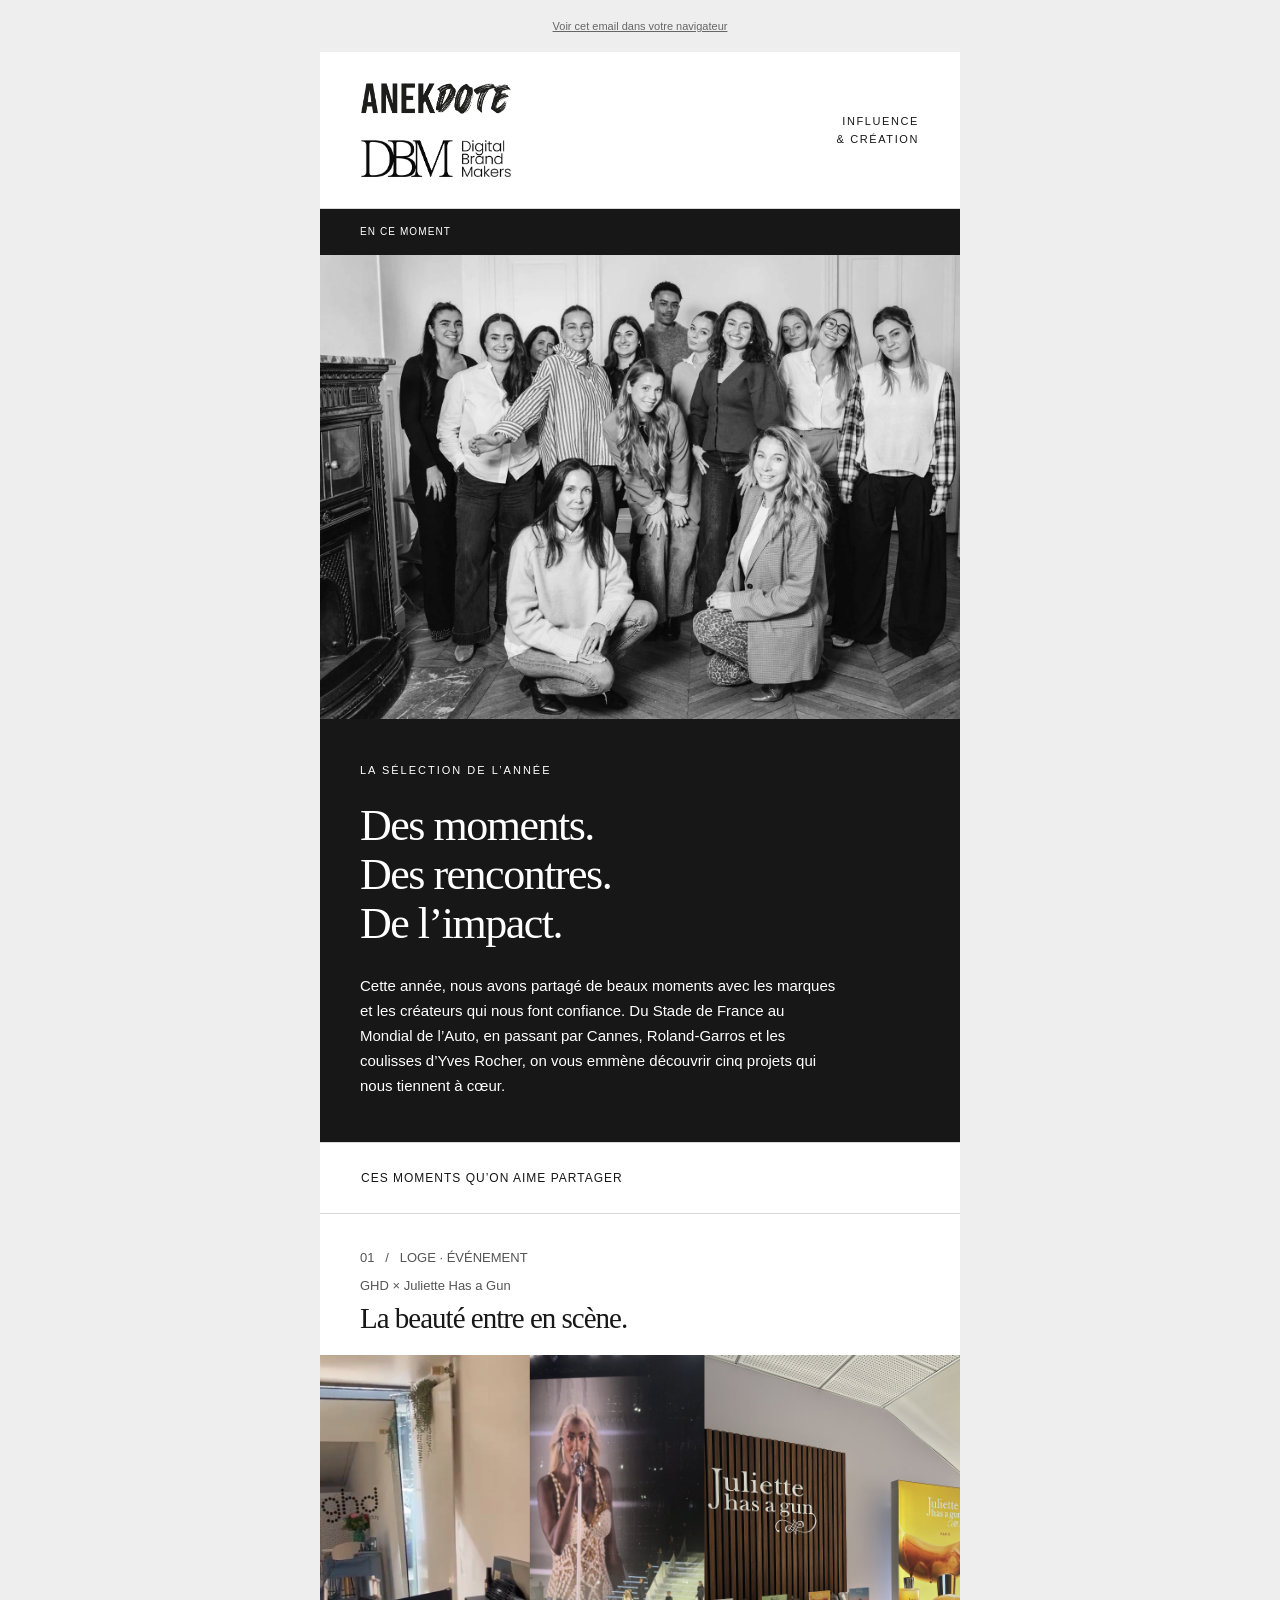
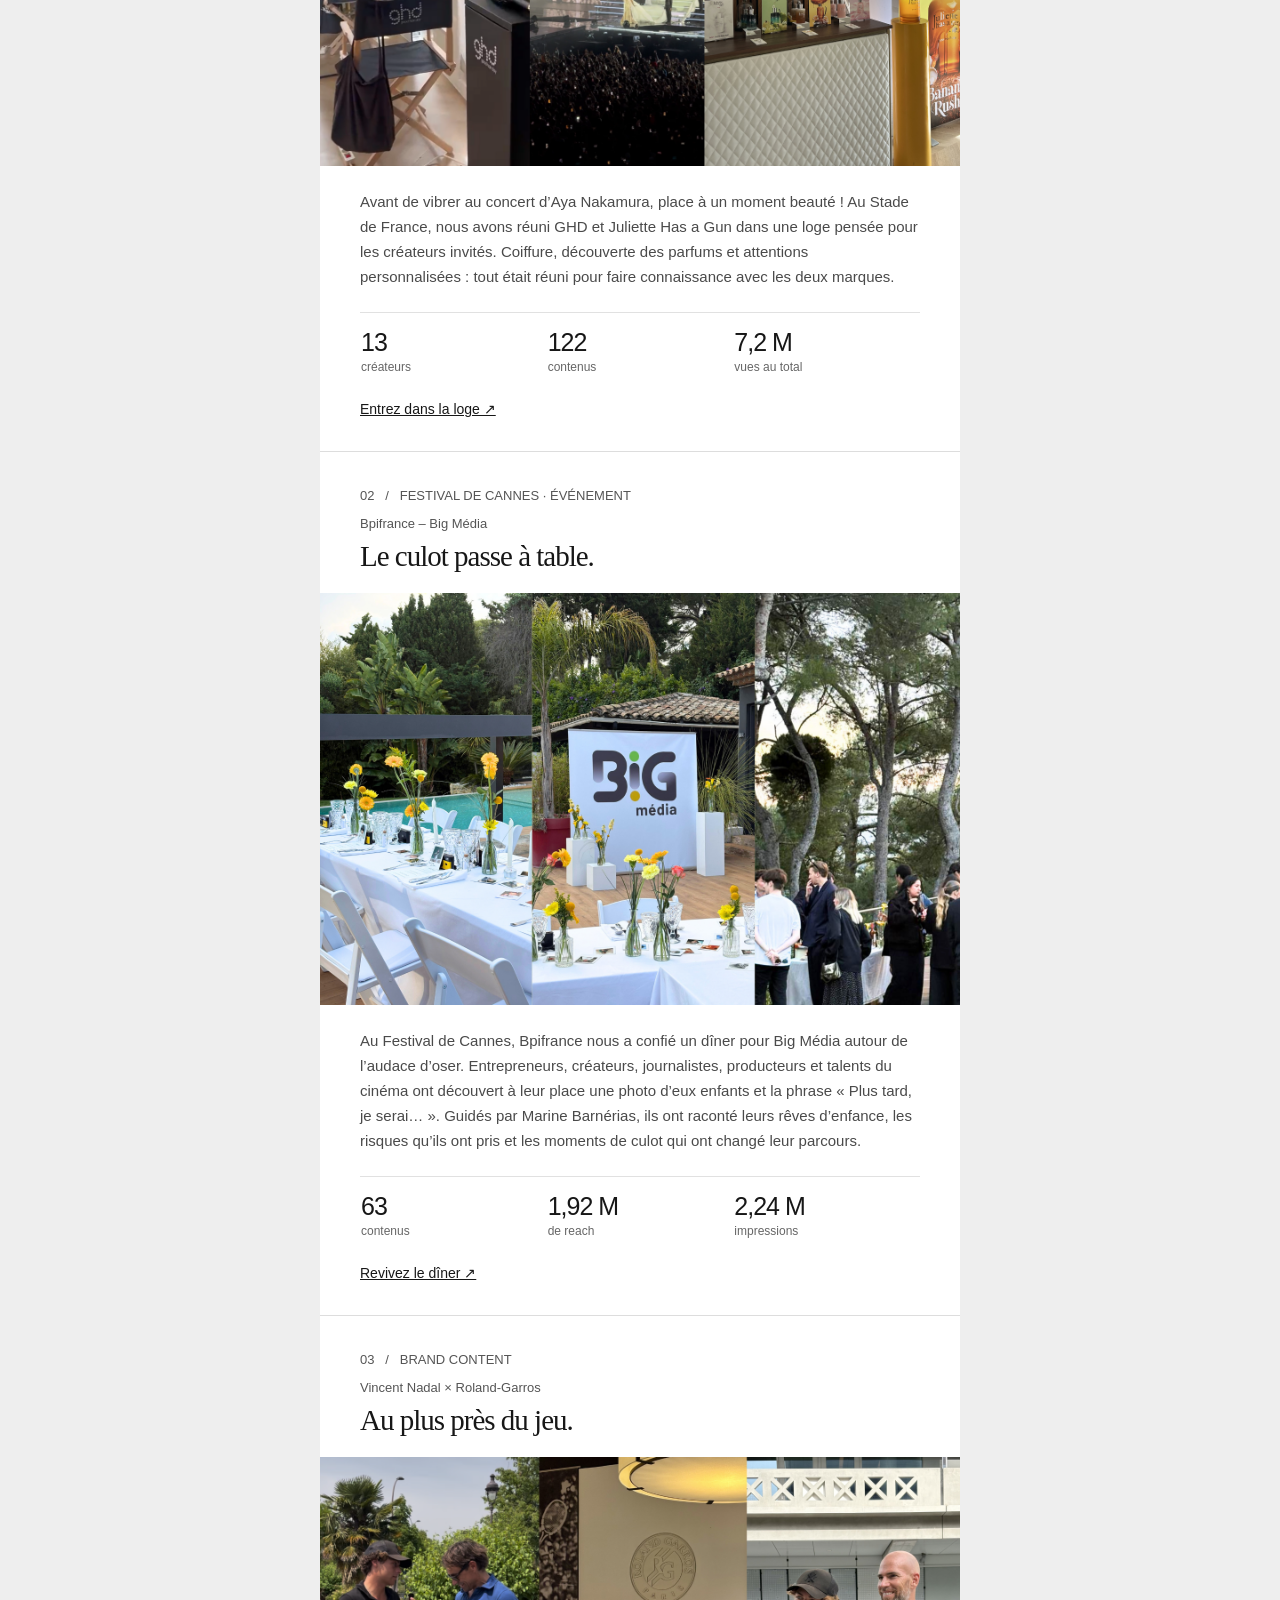
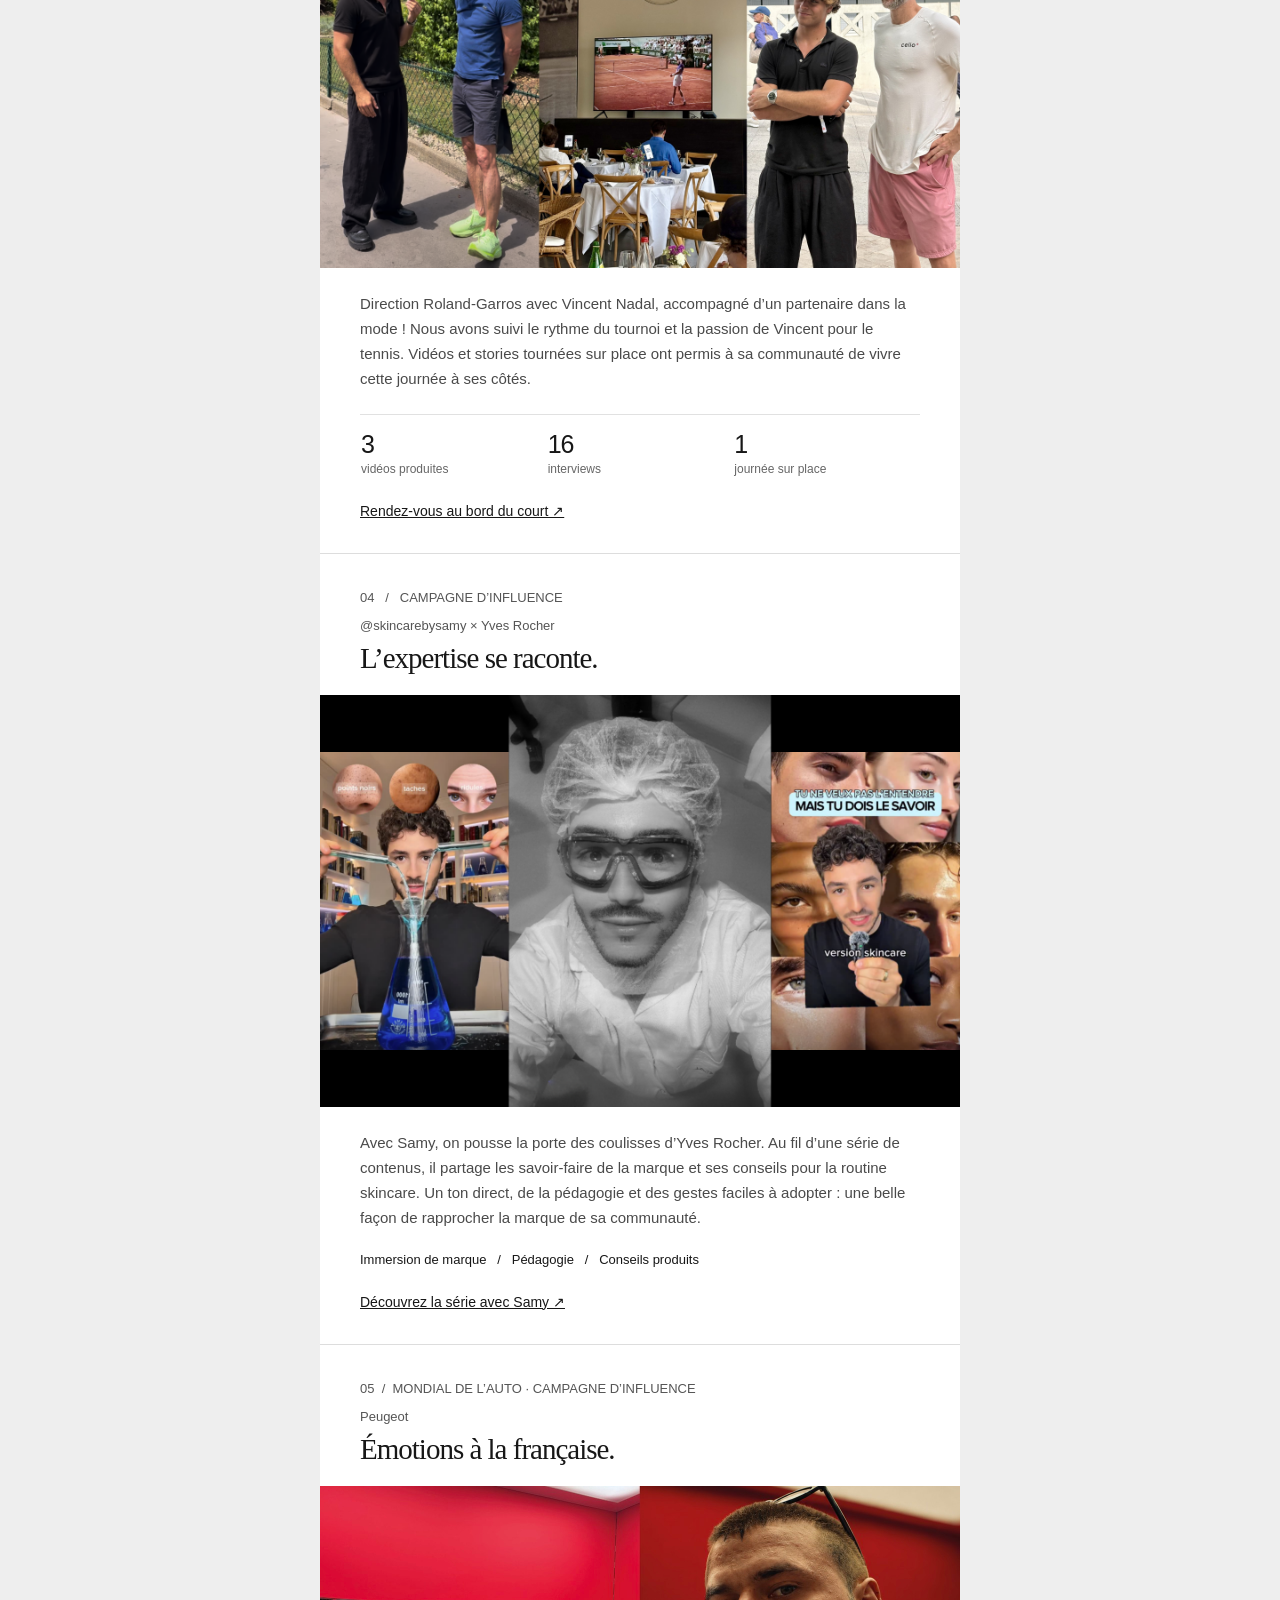
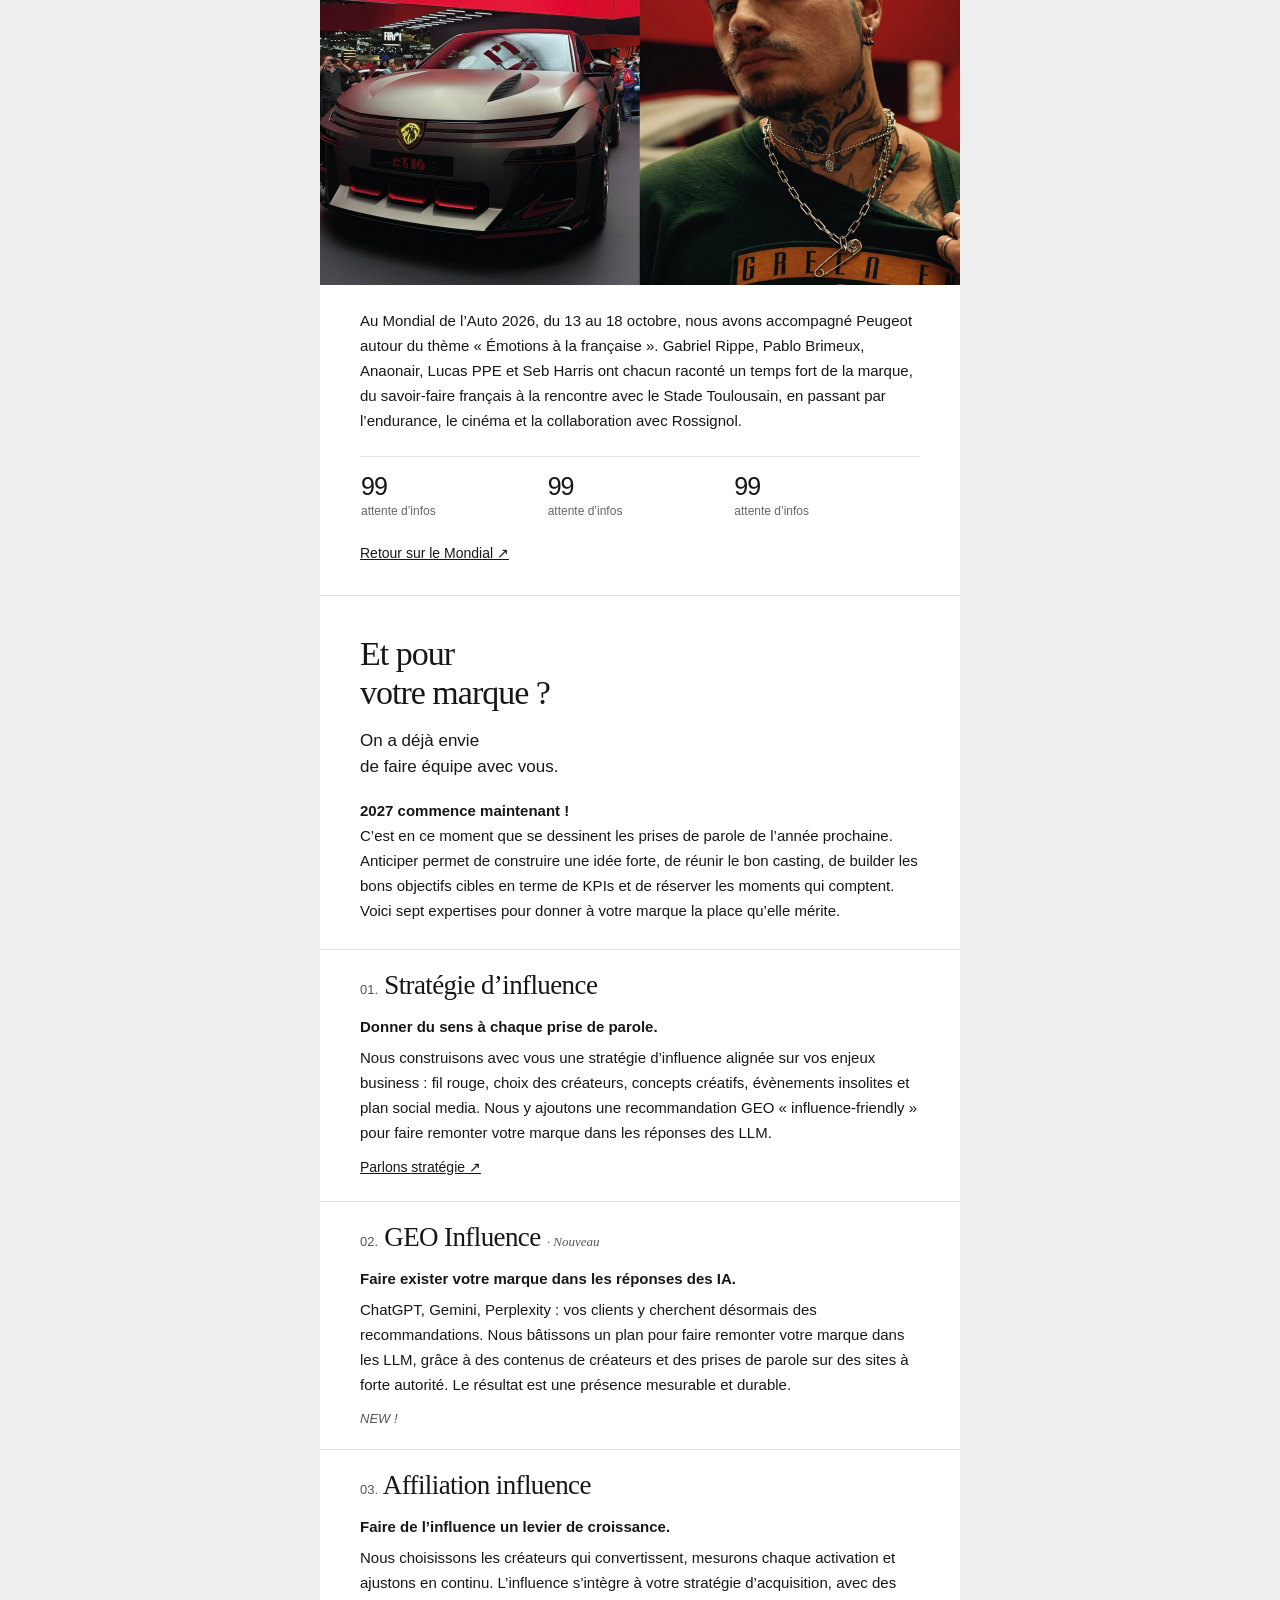
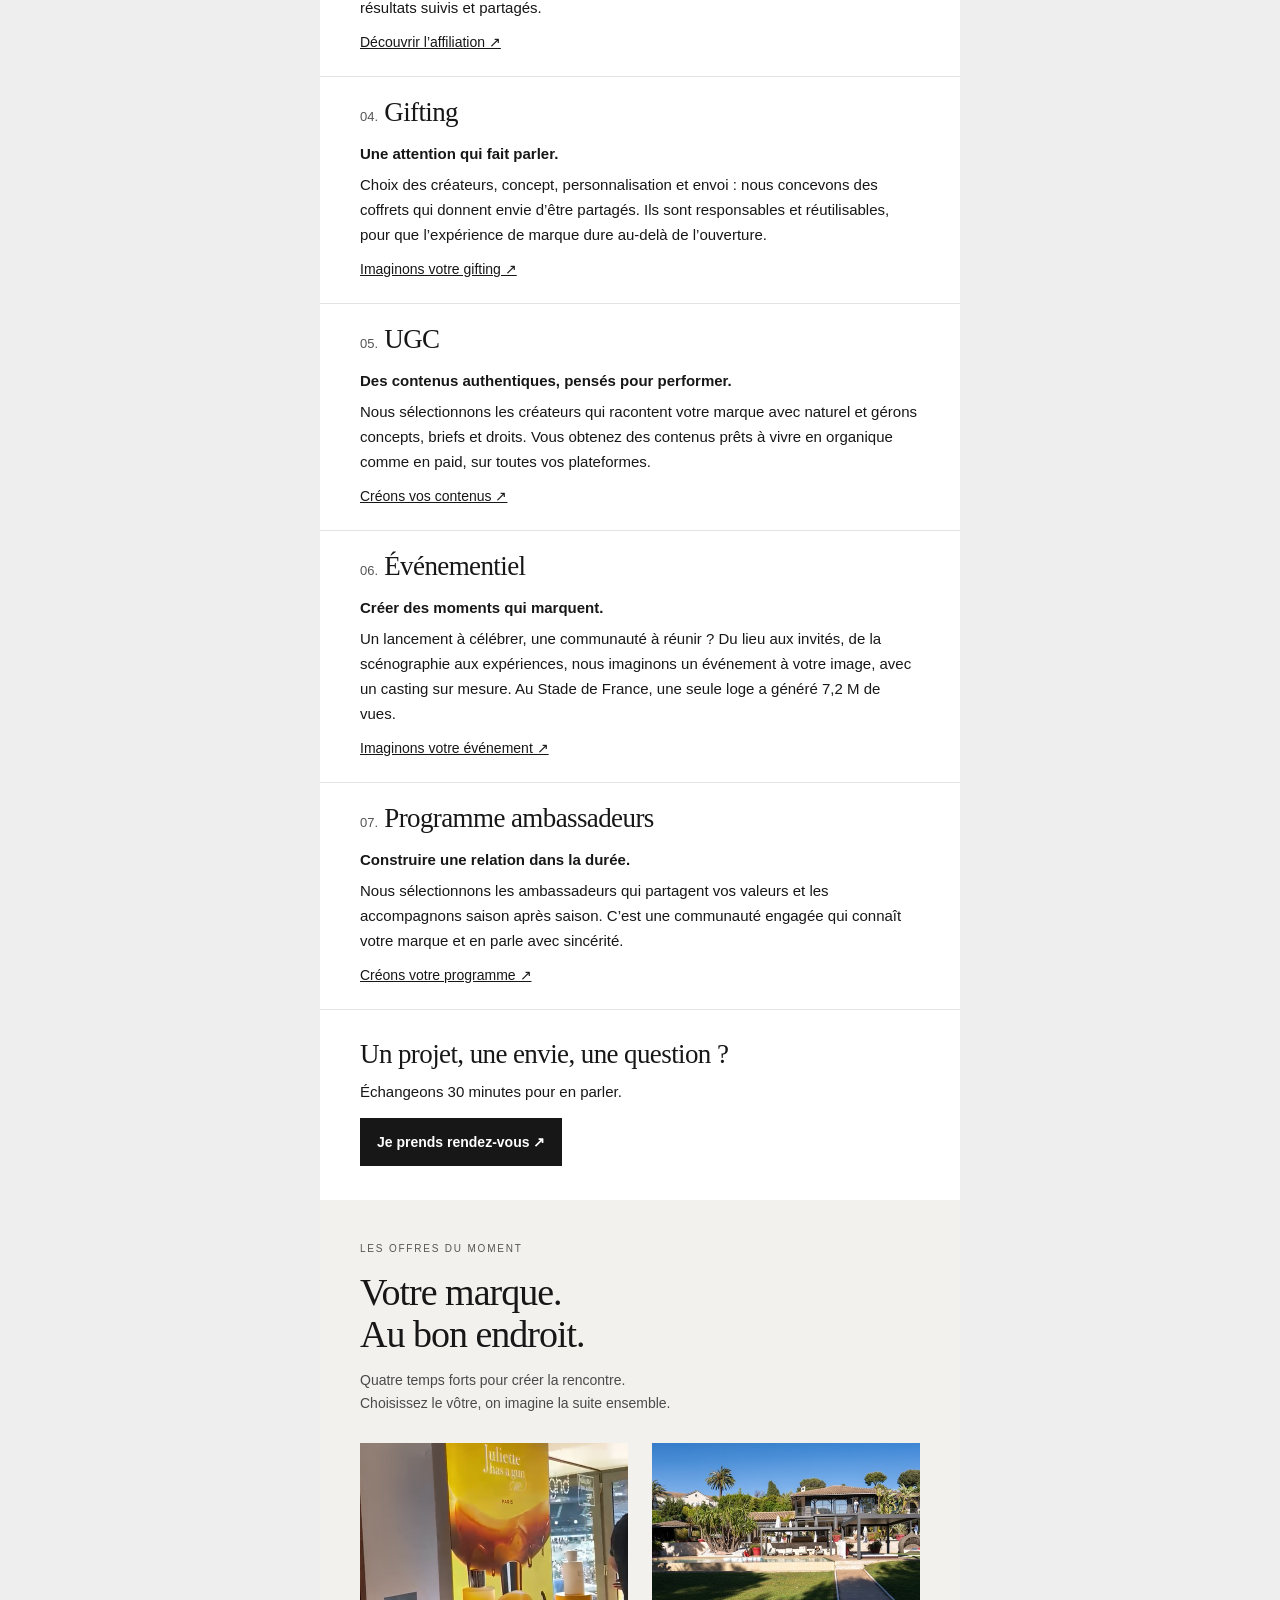
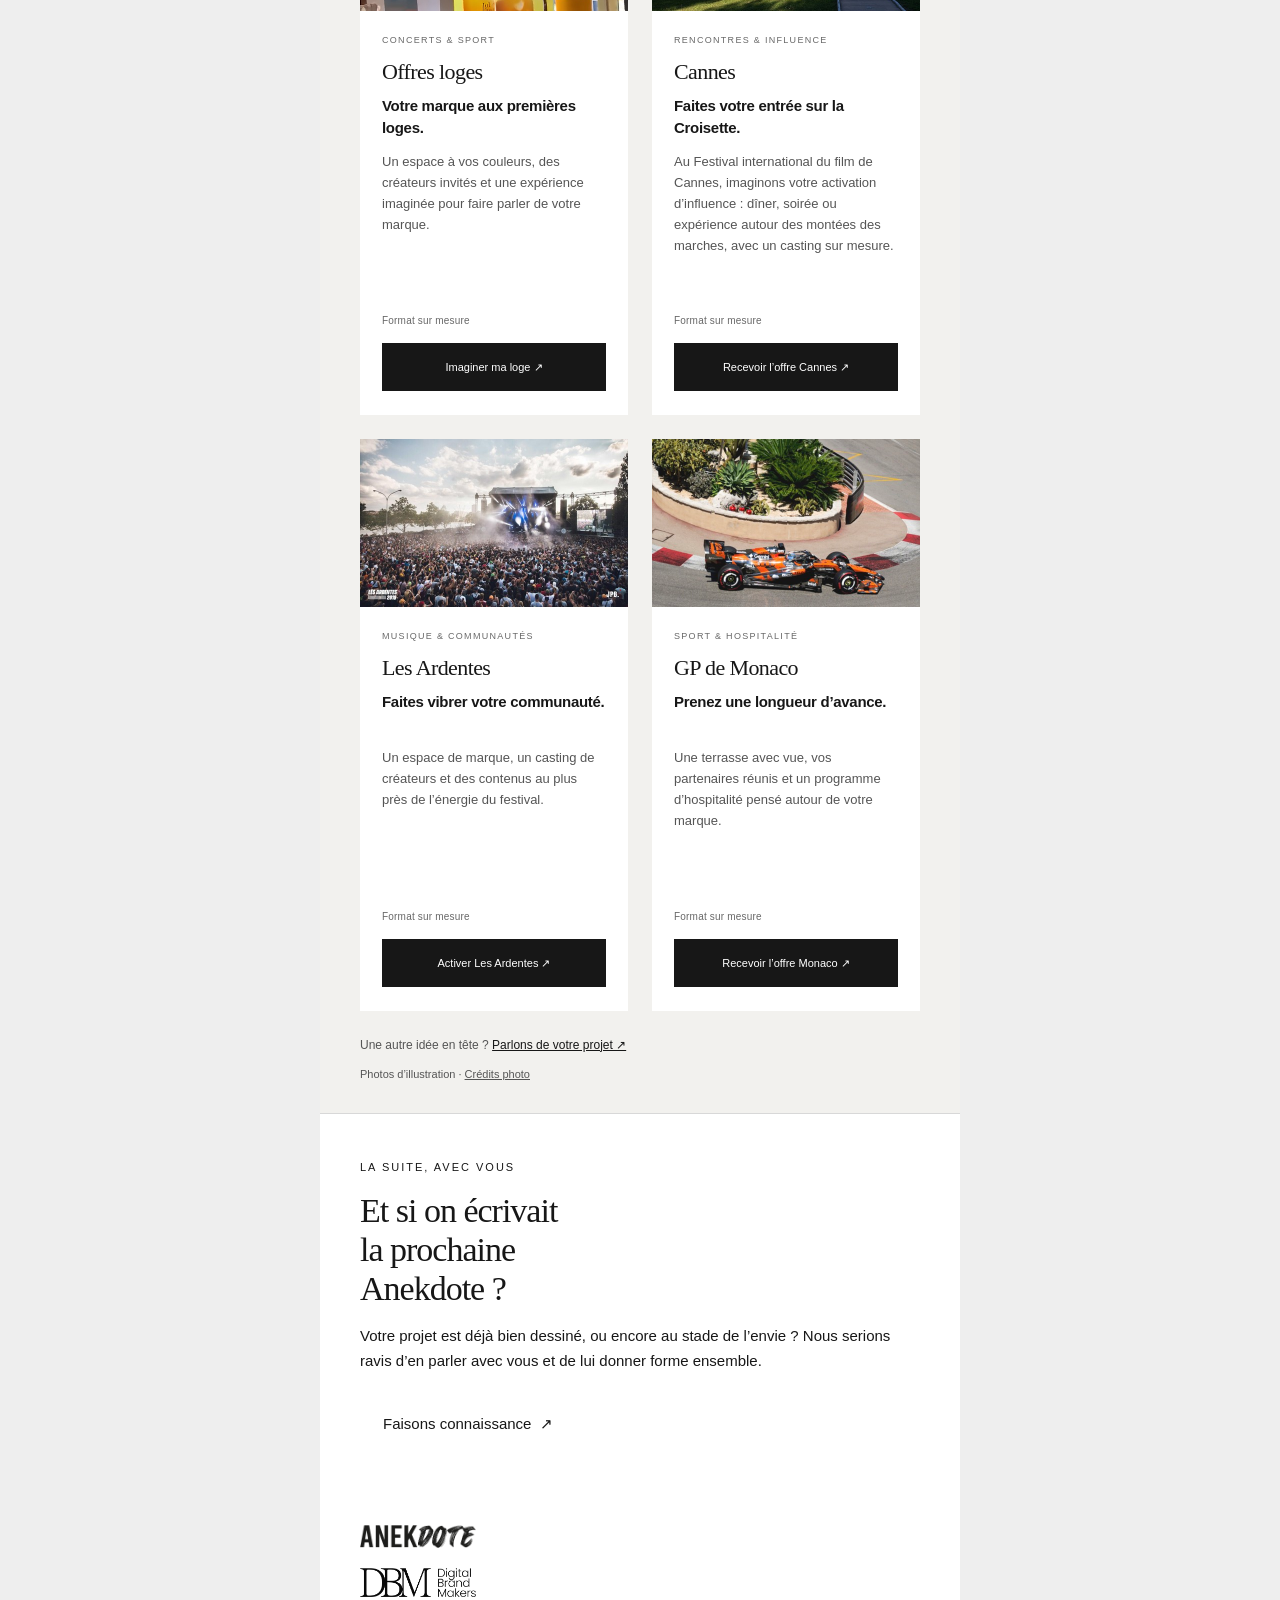
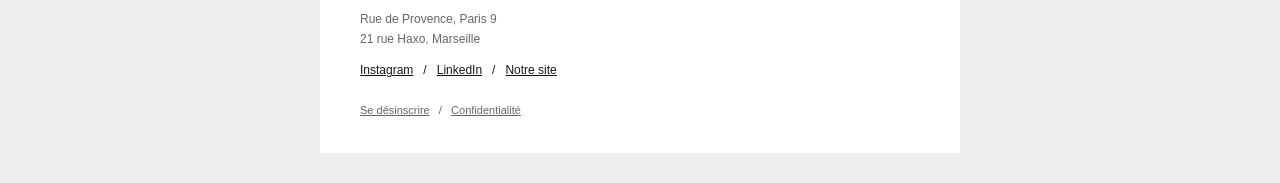
==== commit cb43de69: "Update the Mondial link and Paris footer address" ====
--- a/index.html
+++ b/index.html
@@ -23,7 +23,7 @@
 <tr><td class="email-pad nl-031">
 <p class="nl-040">Au Mondial de l’Auto 2026, du 13 au 18 octobre, nous avons accompagné Peugeot autour du thème «&nbsp;Émotions à la française&nbsp;». Gabriel Rippe, Pablo Brimeux, Anaonair, Lucas PPE et Seb Harris ont chacun raconté un temps fort de la marque, du savoir-faire français à la rencontre avec le Stade Toulousain, en passant par l’endurance, le cinéma et la collaboration avec Rossignol.</p>
 <table role="presentation" width="100%" class="nl-033"><tbody><tr><td width="33.33%" valign="top" class="nl-034"><p class="nl-035">99</p><p class="nl-036">attente d’infos</p></td><td width="33.33%" valign="top" class="nl-034"><p class="nl-035">99</p><p class="nl-036">attente d’infos</p></td><td width="33.33%" valign="top" class="nl-034"><p class="nl-035">99</p><p class="nl-036">attente d’infos</p></td></tr></tbody></table>
-<a href="https://www.media.stellantis.com/fr-fr/peugeot/press/mondial-de-l-automobile-2026-peugeot-devoile-deux-premieres-mondiales-et-place-l-emotion-l-elegance-et-le-plaisir-de-conduire-au-coeur-de-son-dispositif" target="_blank" class="nl-037">Retour sur le Mondial&nbsp;↗</a>
+<a href="https://www.instagram.com/p/De9r65KjnhN/?img_index=1" target="_blank" class="nl-037">Retour sur le Mondial&nbsp;↗</a>
 </td></tr>
 <tr><td id="expertises" bgcolor="#ffffff" class="email-pad nl-041">
 <h2 class="nl-042">Et pour<br>votre marque ?</h2>
@@ -90,27 +90,27 @@
 <tr><td class="offer-description nl-070" height="147" valign="top"><p class="nl-071">Un espace à vos couleurs, des créateurs invités et une expérience imaginée pour faire parler de votre marque.</p></td></tr>
 <tr><td class="offer-copy nl-072"><p class="nl-073">Format sur mesure</p></td></tr>
 <tr><td class="offer-button-pad nl-074"><table role="presentation" width="100%" cellpadding="0" cellspacing="0" class="nl-075"><tbody><tr><td align="center" bgcolor="#171717" height="48" class="nl-076"><a class="offer-cta nl-077" href="https://www.anekdote.fr/contact/?utm_source=newsletter&amp;utm_medium=email&amp;utm_campaign=offres-du-moment-demo&amp;utm_content=loges" target="_blank">Imaginer ma loge <span aria-hidden="true">↗</span></a></td></tr></tbody></table></td></tr></tbody></table></td><td class="offer-gap nl-078" width="24">&nbsp;</td><td class="offer-column nl-061" width="268" valign="top"><table role="presentation" class="offer-card nl-062" width="268" cellpadding="0" cellspacing="0">
-<tbody><tr><td class="nl-063"><a href="https://www.anekdote.fr/contact/?utm_source=newsletter&amp;utm_medium=email&amp;utm_campaign=offres-du-moment-demo&amp;utm_content=cannes" target="_blank" class="nl-064"><img src="assets/offers/offre-cannes.jpg?v=selection-20261105" width="268" height="168" alt="La villa DBM à Cannes, vue depuis le jardin" class="offer-image nl-065"></a></td></tr>
+<tbody><tr><td class="nl-063"><a href="mailto:Christelle.egron@dbmgroup.fr?subject=Offre%20Cannes" class="nl-064"><img src="assets/offers/offre-cannes.jpg?v=selection-20261105" width="268" height="168" alt="La villa DBM à Cannes, vue depuis le jardin" class="offer-image nl-065"></a></td></tr>
 <tr><td class="offer-copy nl-066"><p class="nl-067">RENCONTRES &amp; INFLUENCE</p><h3 class="nl-068">Cannes</h3><p class="offer-headline nl-069">Faites votre entrée sur la Croisette.</p></td></tr>
 <tr><td class="offer-description nl-070" height="147" valign="top"><p class="nl-071">Au Festival international du film de Cannes, imaginons votre activation d’influence : dîner, soirée ou expérience autour des montées des marches, avec un casting sur mesure.</p></td></tr>
 <tr><td class="offer-copy nl-072"><p class="nl-073">Format sur mesure</p></td></tr>
-<tr><td class="offer-button-pad nl-074"><table role="presentation" width="100%" cellpadding="0" cellspacing="0" class="nl-075"><tbody><tr><td align="center" bgcolor="#171717" height="48" class="nl-076"><a class="offer-cta nl-077" href="https://www.anekdote.fr/contact/?utm_source=newsletter&amp;utm_medium=email&amp;utm_campaign=offres-du-moment-demo&amp;utm_content=cannes" target="_blank">Recevoir l’offre Cannes <span aria-hidden="true">↗</span></a></td></tr></tbody></table></td></tr></tbody></table></td></tr><tr><td class="offer-column nl-061" width="268" valign="top"><table role="presentation" class="offer-card nl-062" width="268" cellpadding="0" cellspacing="0">
+<tr><td class="offer-button-pad nl-074"><table role="presentation" width="100%" cellpadding="0" cellspacing="0" class="nl-075"><tbody><tr><td align="center" bgcolor="#171717" height="48" class="nl-076"><a class="offer-cta nl-077" href="mailto:Christelle.egron@dbmgroup.fr?subject=Offre%20Cannes">Recevoir l’offre Cannes <span aria-hidden="true">↗</span></a></td></tr></tbody></table></td></tr></tbody></table></td></tr><tr><td class="offer-column nl-061" width="268" valign="top"><table role="presentation" class="offer-card nl-062" width="268" cellpadding="0" cellspacing="0">
 <tbody><tr><td class="nl-063"><a href="https://www.anekdote.fr/contact/?utm_source=newsletter&amp;utm_medium=email&amp;utm_campaign=offres-du-moment-demo&amp;utm_content=ardentes" target="_blank" class="nl-064"><img src="assets/offers/offre-ardentes.jpg?v=selection-20261105" width="268" height="168" alt="Le public devant la scène Wallifornia Beach aux Ardentes 2019" class="offer-image nl-065"></a></td></tr>
 <tr><td class="offer-copy nl-066"><p class="nl-067">MUSIQUE &amp; COMMUNAUTÉS</p><h3 class="nl-068">Les Ardentes</h3><p class="offer-headline nl-069">Faites vibrer votre communauté.</p></td></tr>
 <tr><td class="offer-description nl-070" height="147" valign="top"><p class="nl-071">Un espace de marque, un casting de créateurs et des contenus au plus près de l’énergie du festival.</p></td></tr>
 <tr><td class="offer-copy nl-072"><p class="nl-073">Format sur mesure</p></td></tr>
 <tr><td class="offer-button-pad nl-074"><table role="presentation" width="100%" cellpadding="0" cellspacing="0" class="nl-075"><tbody><tr><td align="center" bgcolor="#171717" height="48" class="nl-076"><a class="offer-cta nl-077" href="https://www.anekdote.fr/contact/?utm_source=newsletter&amp;utm_medium=email&amp;utm_campaign=offres-du-moment-demo&amp;utm_content=ardentes" target="_blank">Activer Les Ardentes <span aria-hidden="true">↗</span></a></td></tr></tbody></table></td></tr></tbody></table></td><td class="offer-gap nl-078" width="24">&nbsp;</td><td class="offer-column nl-061" width="268" valign="top"><table role="presentation" class="offer-card nl-062" width="268" cellpadding="0" cellspacing="0">
-<tbody><tr><td class="nl-063"><a href="https://www.anekdote.fr/contact/?utm_source=newsletter&amp;utm_medium=email&amp;utm_campaign=offres-du-moment-demo&amp;utm_content=monaco" target="_blank" class="nl-064"><img src="assets/offers/offre-monaco.jpg?v=selection-20261105" width="268" height="168" alt="Une monoplace orange dans un virage du circuit de Monaco" class="offer-image nl-065"></a></td></tr>
+<tbody><tr><td class="nl-063"><a href="mailto:Christelle.egron@dbmgroup.fr?subject=Offre%20GP%20de%20Monaco" class="nl-064"><img src="assets/offers/offre-monaco.jpg?v=selection-20261105" width="268" height="168" alt="Une monoplace orange dans un virage du circuit de Monaco" class="offer-image nl-065"></a></td></tr>
 <tr><td class="offer-copy nl-066"><p class="nl-067">SPORT &amp; HOSPITALITÉ</p><h3 class="nl-068">GP de Monaco</h3><p class="offer-headline nl-069">Prenez une longueur d’avance.</p></td></tr>
 <tr><td class="offer-description nl-070" height="147" valign="top"><p class="nl-071">Une terrasse avec vue, vos partenaires réunis et un programme d’hospitalité pensé autour de votre marque.</p></td></tr>
 <tr><td class="offer-copy nl-072"><p class="nl-073">Format sur mesure</p></td></tr>
-<tr><td class="offer-button-pad nl-074"><table role="presentation" width="100%" cellpadding="0" cellspacing="0" class="nl-075"><tbody><tr><td align="center" bgcolor="#171717" height="48" class="nl-076"><a class="offer-cta nl-077" href="https://www.anekdote.fr/contact/?utm_source=newsletter&amp;utm_medium=email&amp;utm_campaign=offres-du-moment-demo&amp;utm_content=monaco" target="_blank">Recevoir l’offre Monaco <span aria-hidden="true">↗</span></a></td></tr></tbody></table></td></tr></tbody></table></td></tr></tbody></table>
+<tr><td class="offer-button-pad nl-074"><table role="presentation" width="100%" cellpadding="0" cellspacing="0" class="nl-075"><tbody><tr><td align="center" bgcolor="#171717" height="48" class="nl-076"><a class="offer-cta nl-077" href="mailto:Christelle.egron@dbmgroup.fr?subject=Offre%20GP%20de%20Monaco">Recevoir l’offre Monaco <span aria-hidden="true">↗</span></a></td></tr></tbody></table></td></tr></tbody></table></td></tr></tbody></table>
 <p class="nl-079">Une autre idée en tête ? <a href="https://www.anekdote.fr/contact/?utm_source=newsletter&amp;utm_medium=email&amp;utm_campaign=offres-du-moment-demo&amp;utm_content=sur-mesure" target="_blank" class="nl-080">Parlons de votre projet ↗</a></p>
 <p class="nl-081">Photos d’illustration · <a href="https://github.com/raphaeldumaslevillain-commits/NEWSLETTER-ANEKDOTE#photos-et-licences" target="_blank" class="nl-082">Crédits photo</a></p>
 </td></tr>
 <!-- OFFERS:END --><tr><td bgcolor="#ffffff" class="email-pad nl-083"><p class="nl-084">LA SUITE, AVEC VOUS</p><h2 class="nl-085">Et si on écrivait<br>la prochaine<br>Anekdote ?</h2><p class="nl-086">Votre projet est déjà bien dessiné, ou encore au stade de l’envie ? Nous serions ravis d’en parler avec vous et de lui donner forme ensemble.</p><table role="presentation" class="nl-007"><tbody><tr><td bgcolor="#ffffff" class="nl-087"><a href="https://www.anekdote.fr/contact/" target="_blank" class="nl-088">Faisons connaissance  ↗</a></td></tr></tbody></table></td></tr><tr><td class="email-pad nl-089"><table role="presentation" class="brand-stack nl-007" cellpadding="0" cellspacing="0"><tbody>
 <tr><td class="nl-090"><a href="https://www.anekdote.fr/" target="_blank" class="nl-009"><img src="assets/images/anekdote-logo.png?v=logos-20261105" width="116" height="24" alt="Anekdote" class="nl-091"></a></td></tr>
 <tr><td class="nl-092"><a href="https://digitalbrandmakers-group.com/" target="_blank" class="nl-009"><img src="assets/images/dbm-group-logo.png" width="116" height="29" alt="DBM Group – Digital Brand Makers" class="nl-091"></a></td></tr>
-</tbody></table><p class="nl-093">29 rue de Mogador, Paris<br>21 rue Haxo, Marseille</p><p class="nl-094"><a href="https://www.instagram.com/anekdotefr/" target="_blank" class="nl-095">Instagram</a>   /   <a href="https://linkedin.com/company/anekdote-influence" target="_blank" class="nl-095">LinkedIn</a>   /   <a href="https://www.anekdote.fr/" target="_blank" class="nl-095">Notre site</a></p><p class="nl-096"><a class="nl-005">Se désinscrire</a>   /   <a href="https://www.anekdote.fr/politique-de-confidentialite" target="_blank" class="nl-097">Confidentialité</a></p></td></tr></tbody></table><table role="presentation" width="100%" class="nl-007"><tbody><tr><td height="28" class="nl-098"> </td></tr></tbody></table></td></tr></tbody></table>
+</tbody></table><p class="nl-093">Rue de Provence, Paris 9<br>21 rue Haxo, Marseille</p><p class="nl-094"><a href="https://www.instagram.com/anekdotefr/" target="_blank" class="nl-095">Instagram</a>   /   <a href="https://linkedin.com/company/anekdote-influence" target="_blank" class="nl-095">LinkedIn</a>   /   <a href="https://www.anekdote.fr/" target="_blank" class="nl-095">Notre site</a></p><p class="nl-096"><a class="nl-005">Se désinscrire</a>   /   <a href="https://www.anekdote.fr/politique-de-confidentialite" target="_blank" class="nl-097">Confidentialité</a></p></td></tr></tbody></table><table role="presentation" width="100%" class="nl-007"><tbody><tr><td height="28" class="nl-098"> </td></tr></tbody></table></td></tr></tbody></table>
 </body>
 </html>
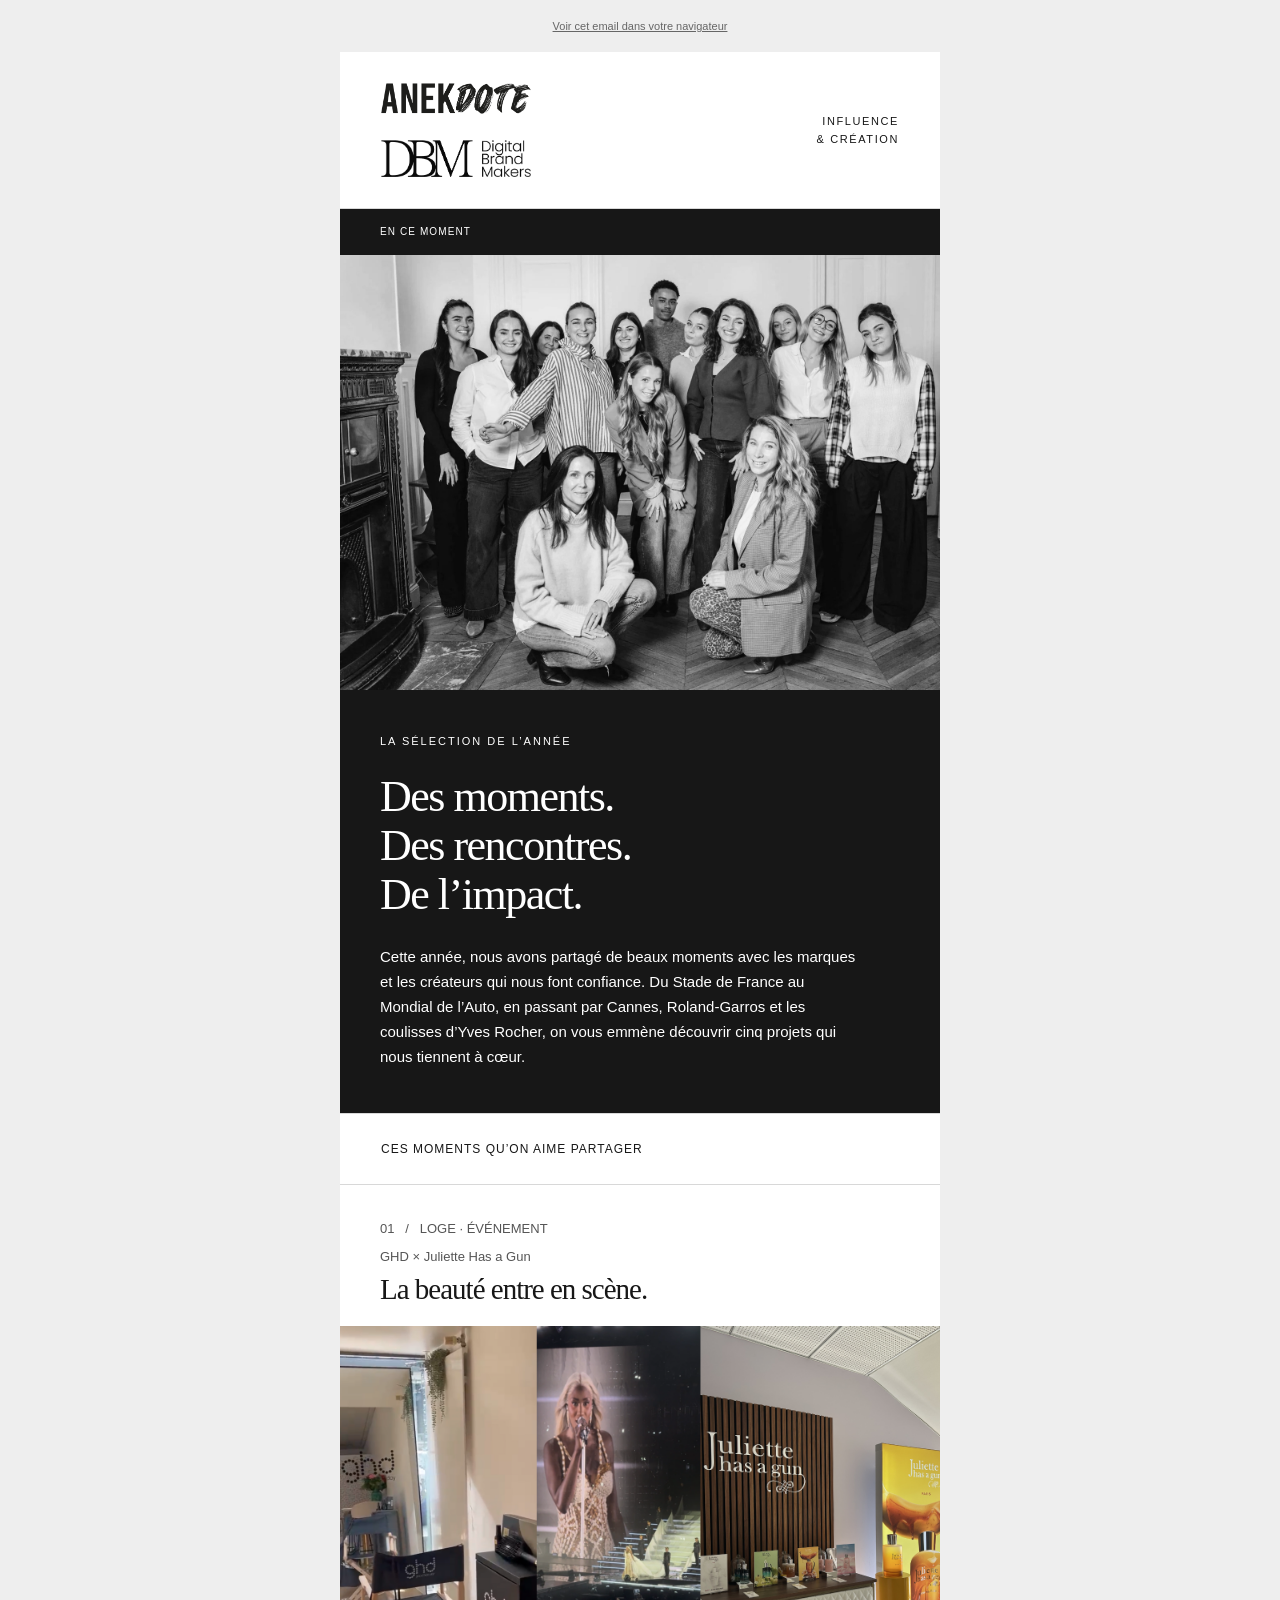
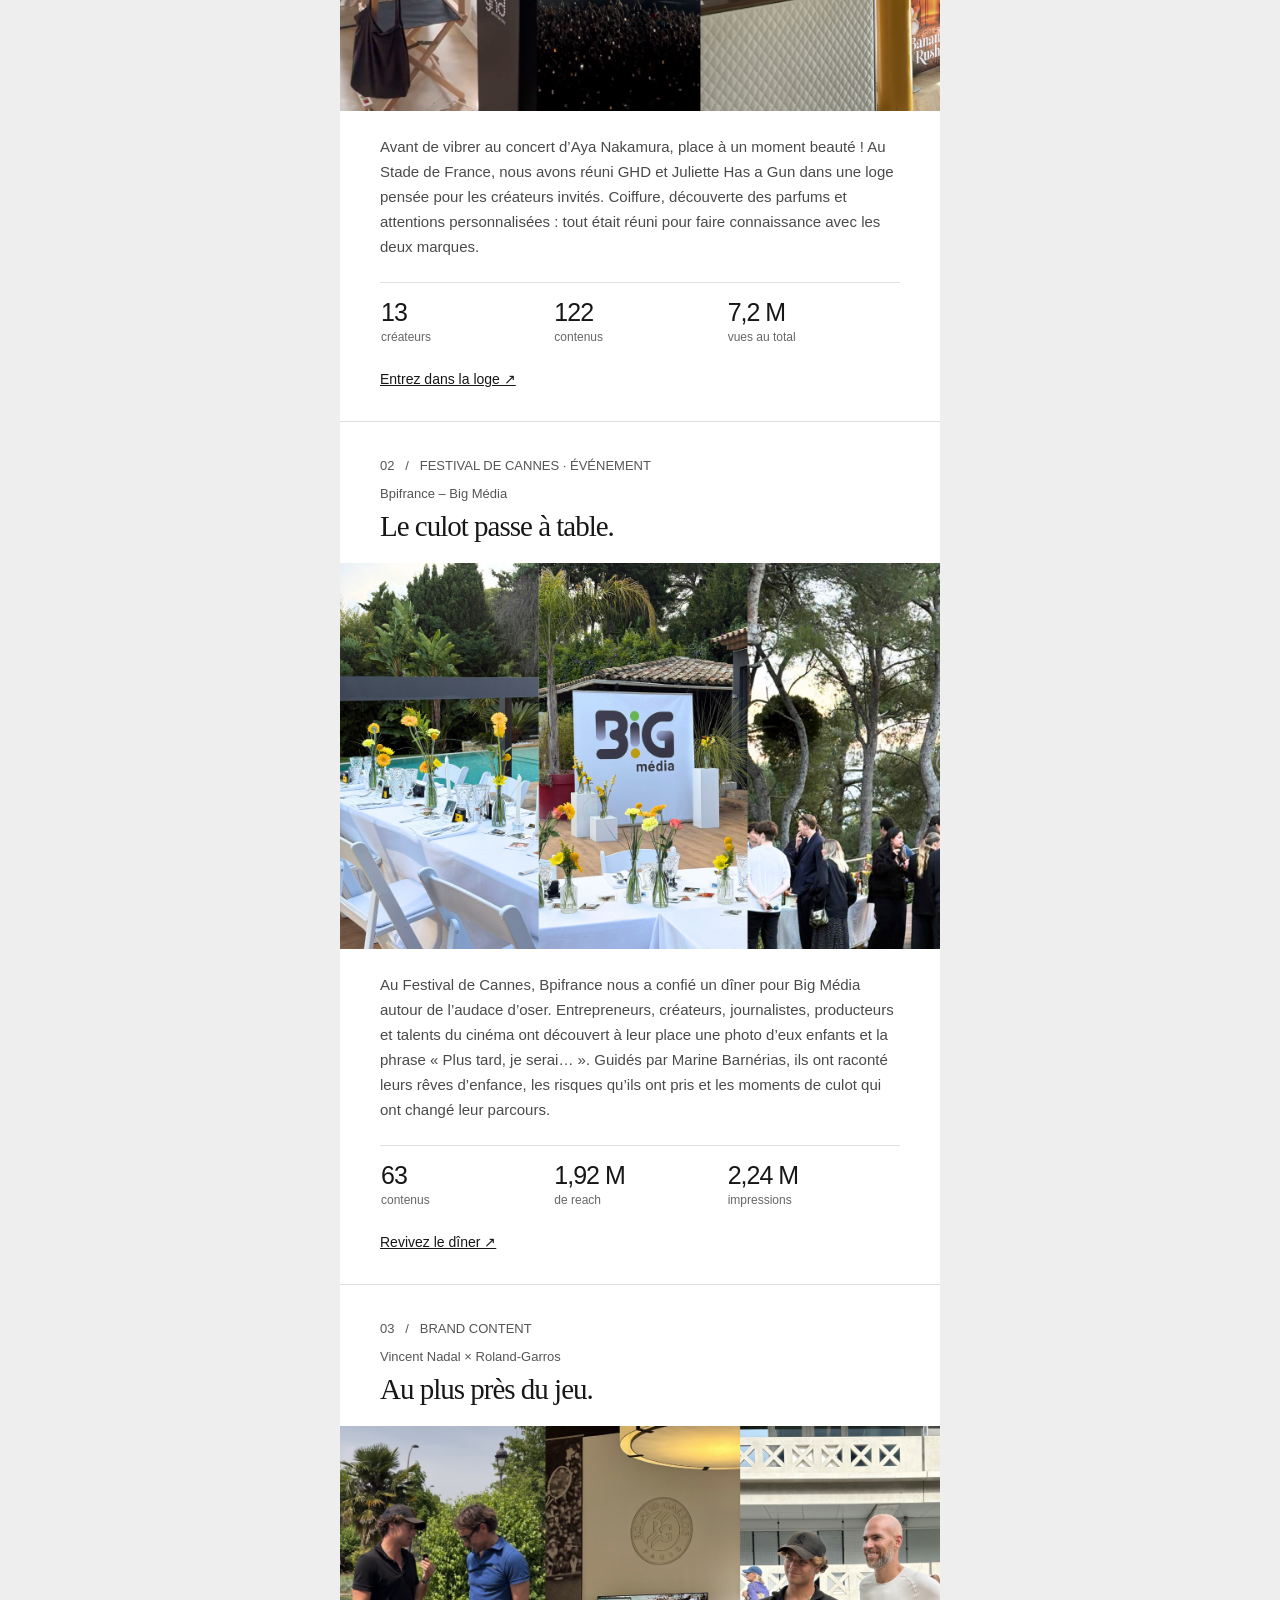
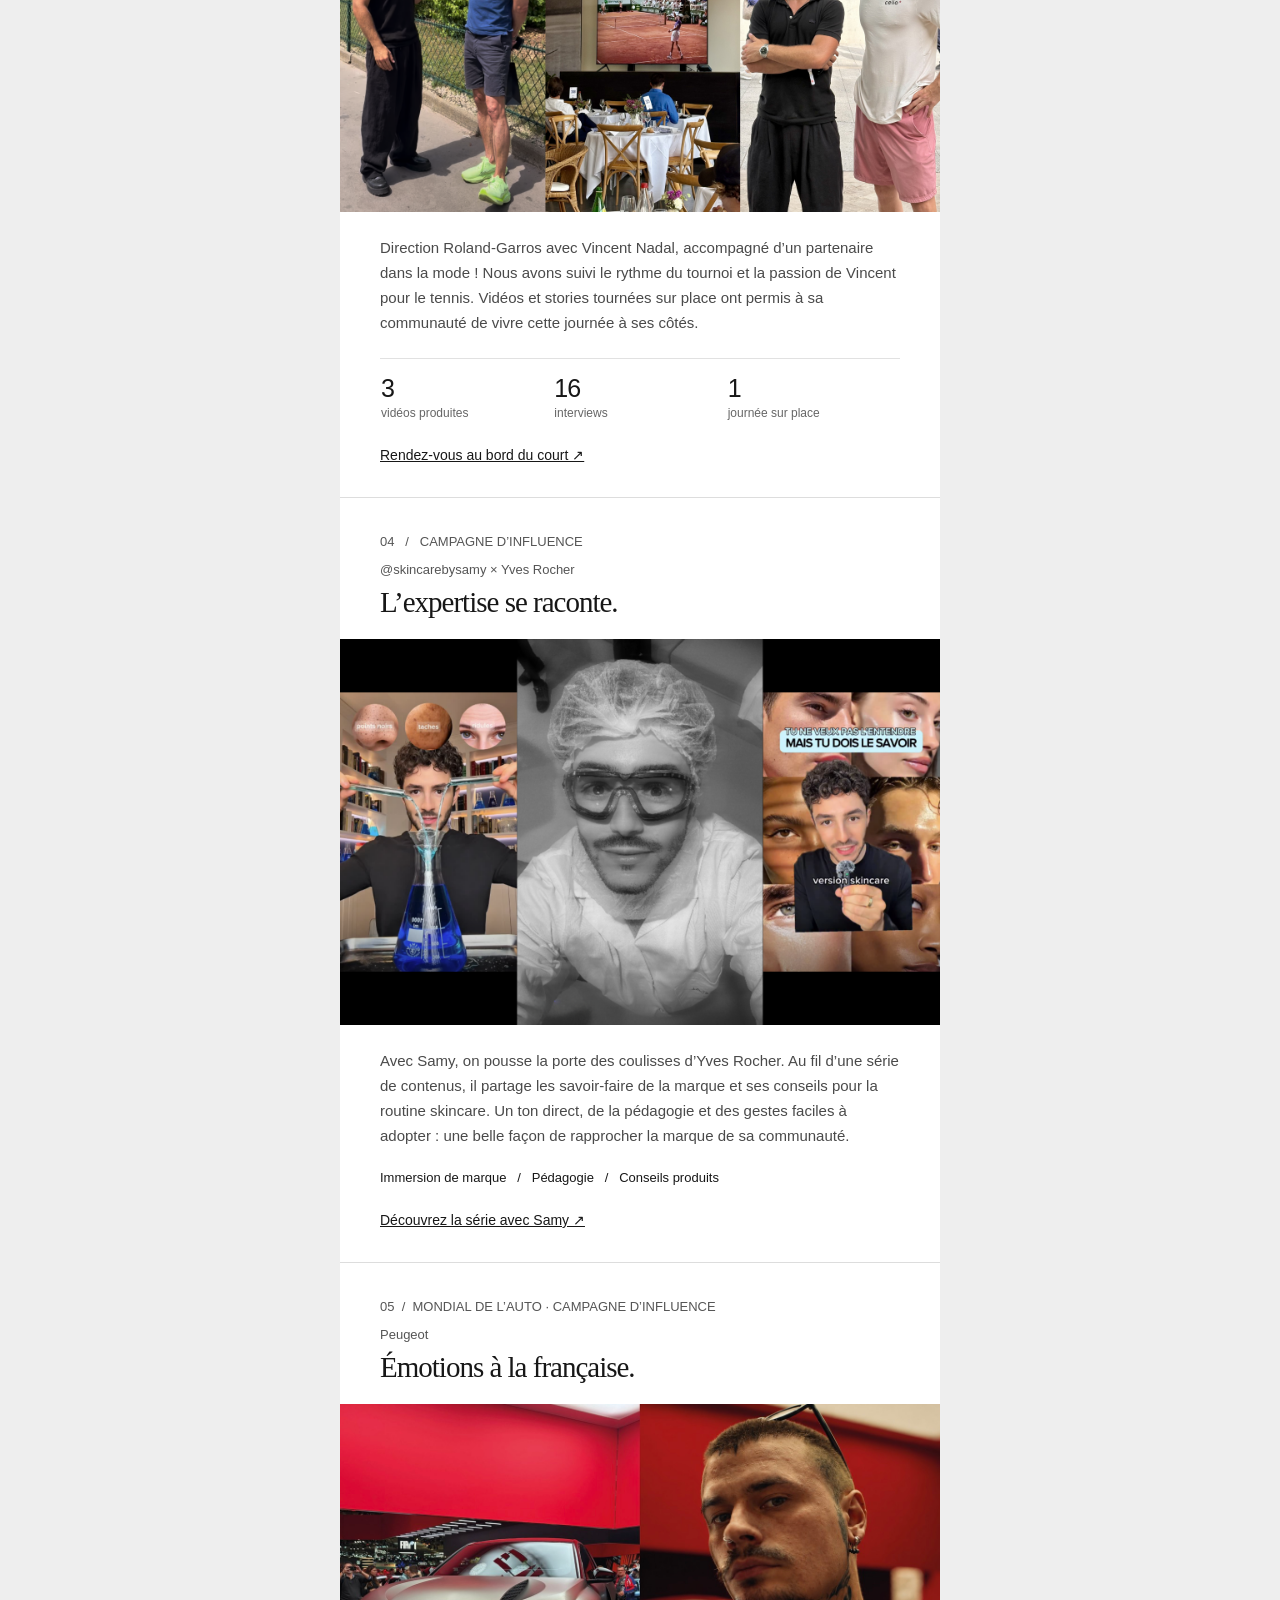
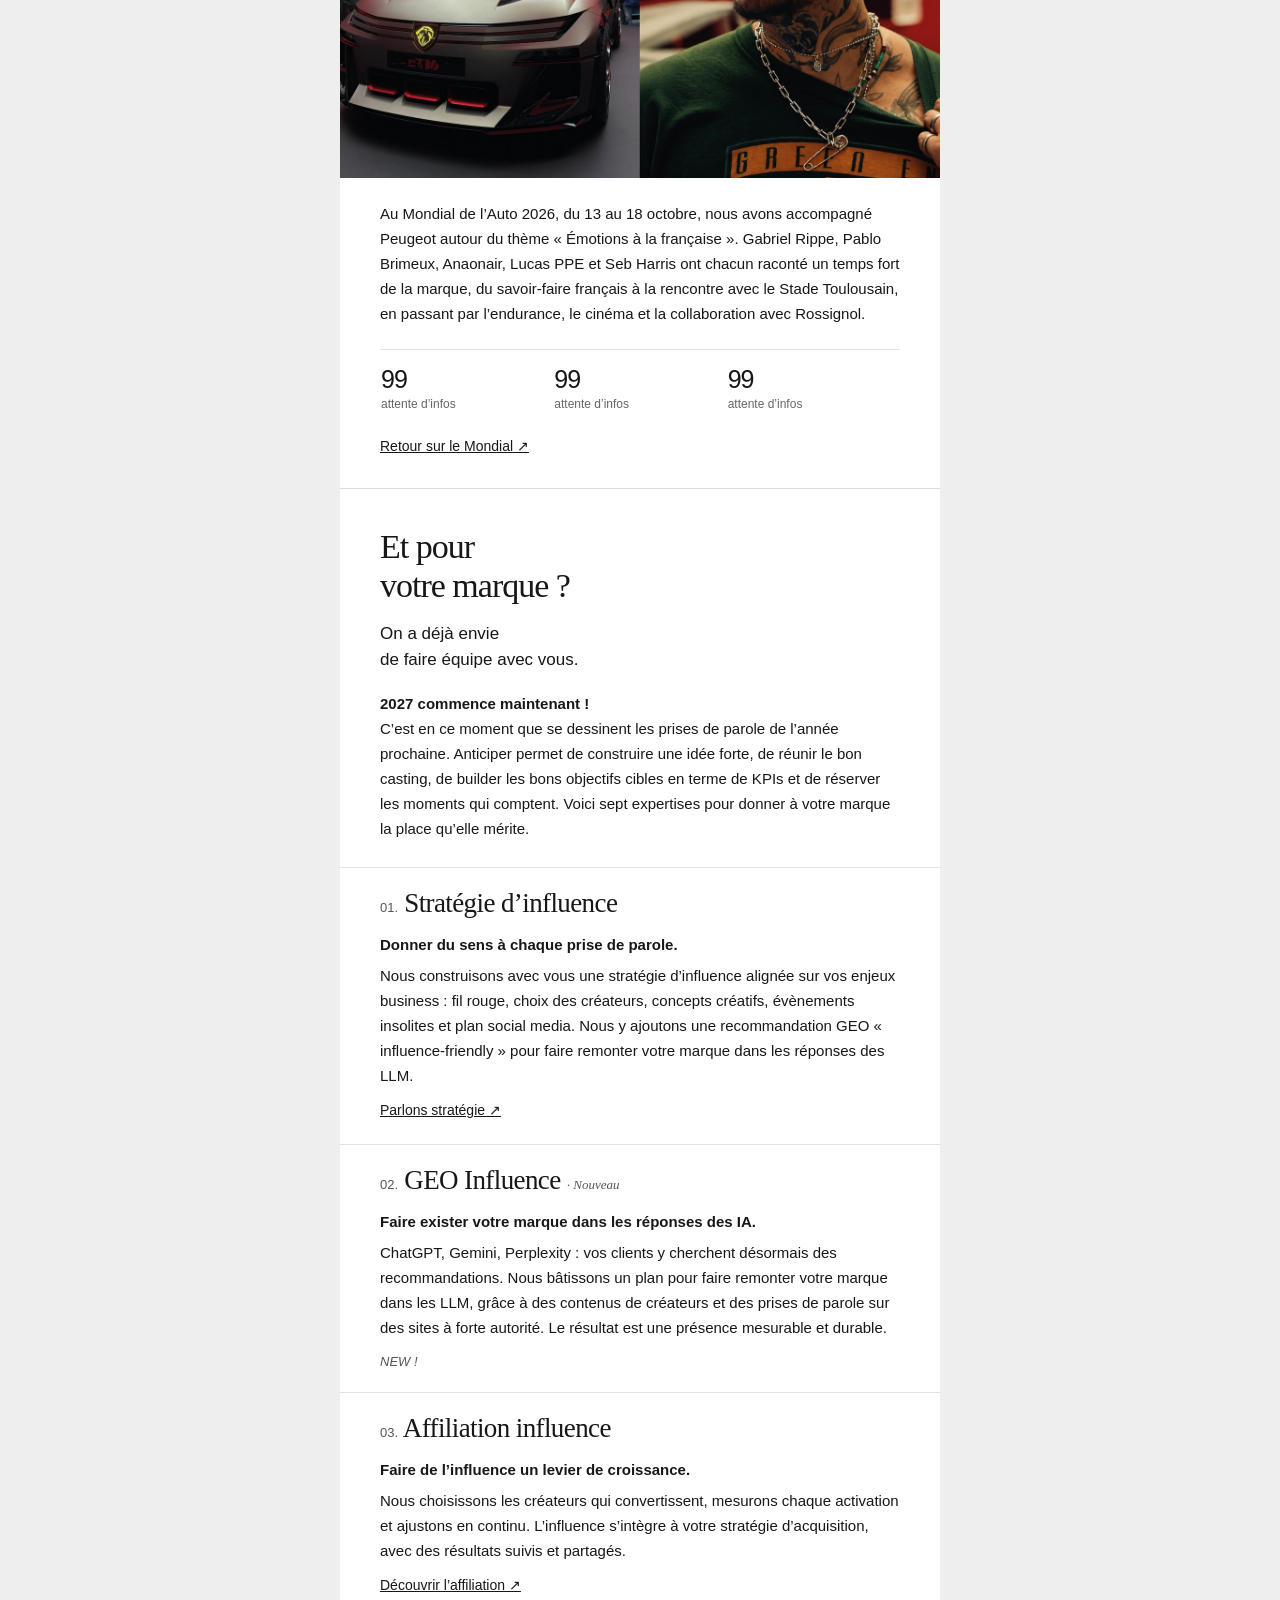
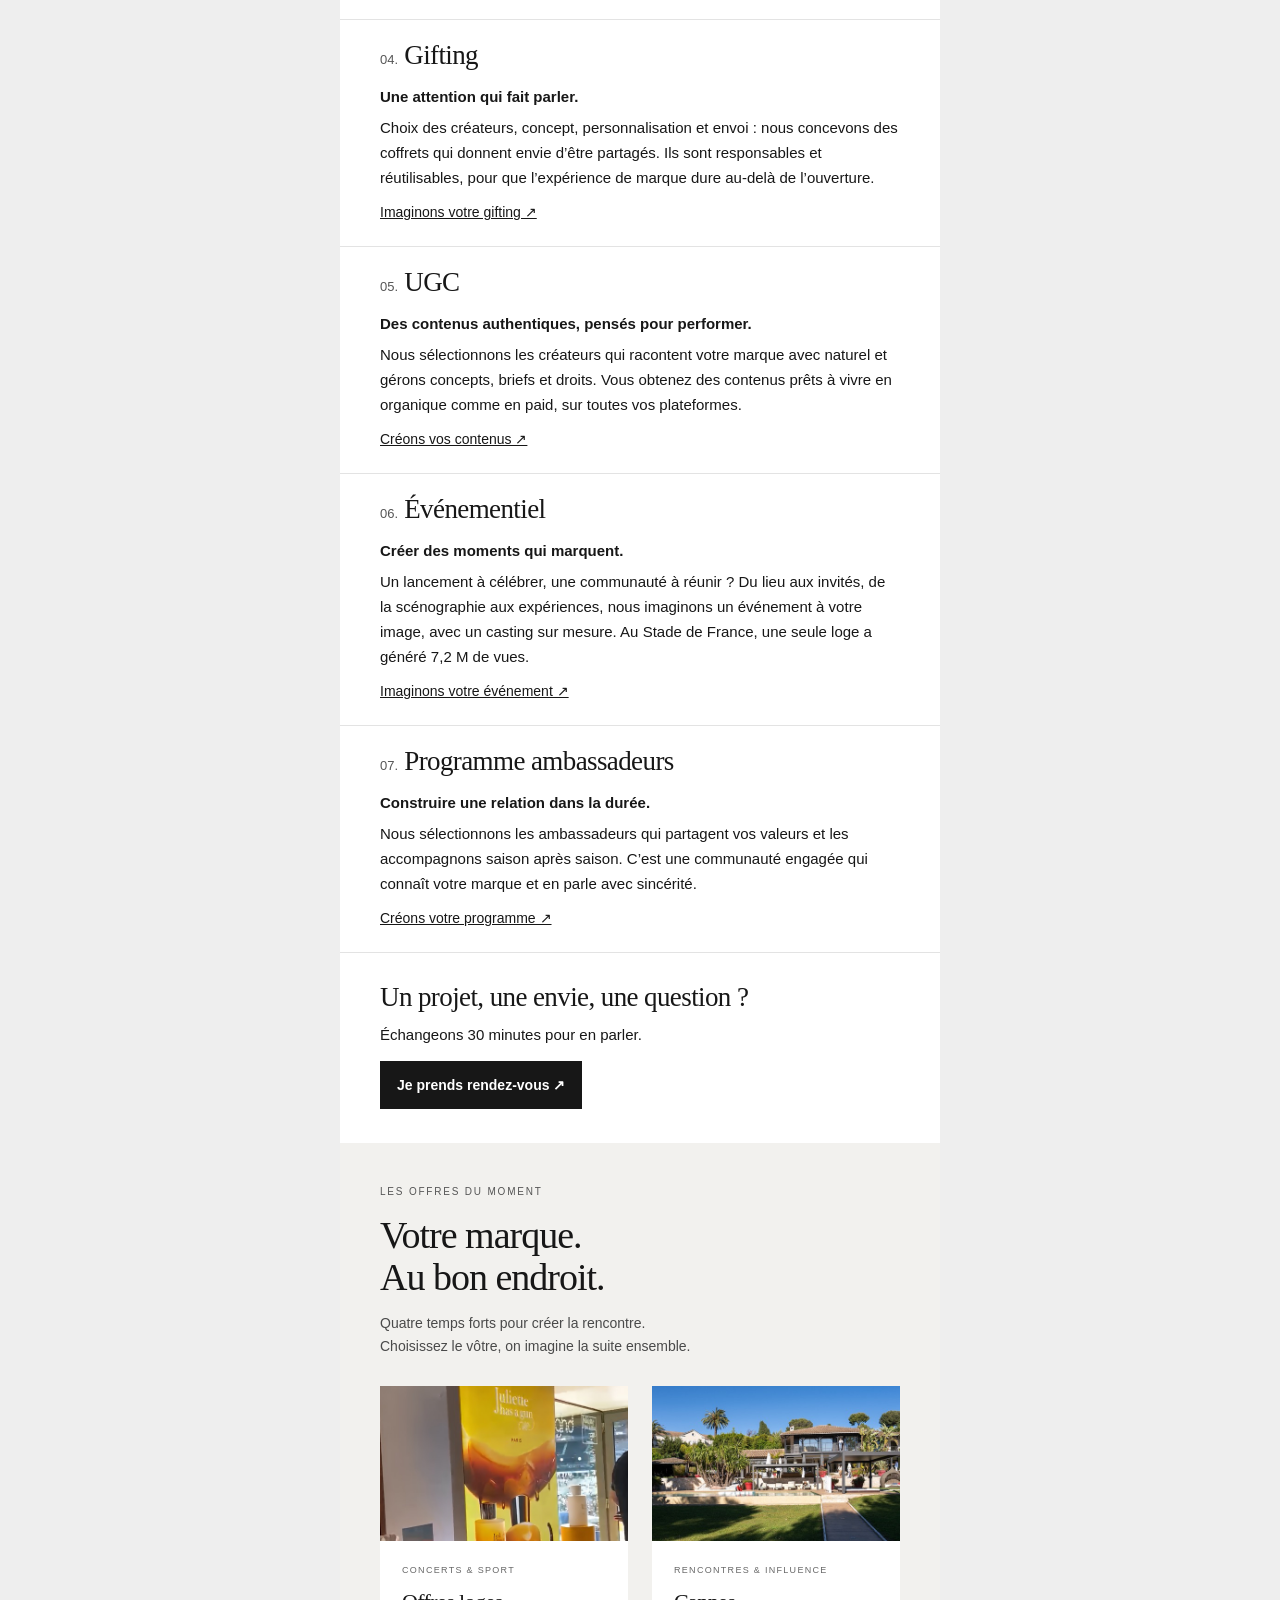
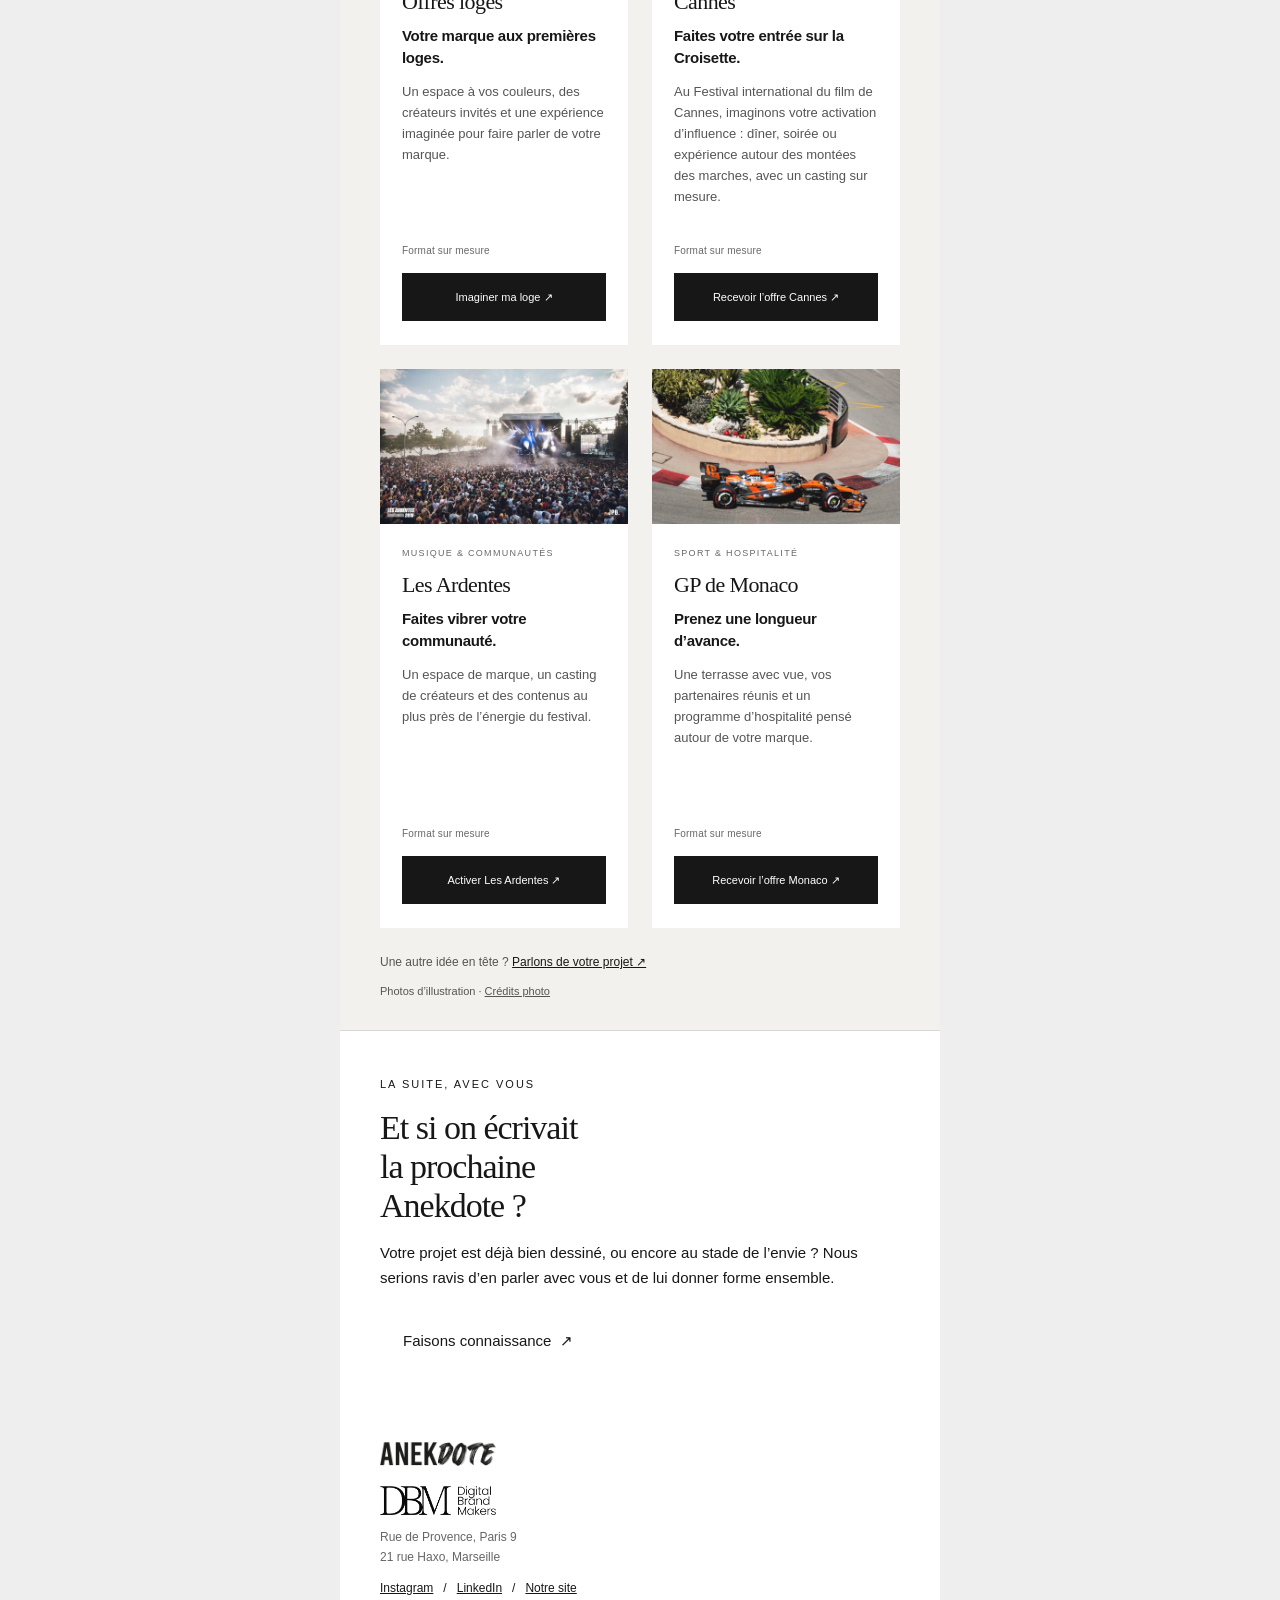
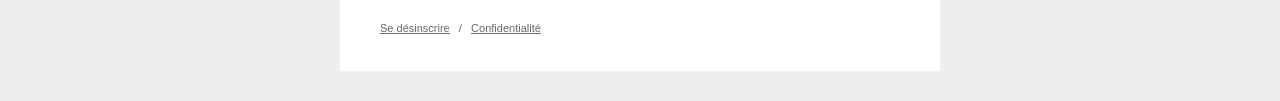
==== commit 7b7f0824: "Set newsletter width to 600 pixels" ====
--- a/index.html
+++ b/index.html
@@ -5,20 +5,20 @@
 <meta name="viewport" content="width=device-width, initial-scale=1">
 <title>Anekdote — Les offres du moment</title>
 <meta name="description" content="Maquette de newsletter Anekdote : loges, Cannes, Les Ardentes et GP de Monaco. Offres de démonstration illustrées par des photographies.">
-<link rel="stylesheet" href="styles.css?v=logos-20261105">
+<link rel="stylesheet" href="styles.css?v=width-600">
 </head>
 <body style="margin:0;padding:0;background-color:#eeeeee;font-family:Arial,sans-serif">
-<table role="presentation" width="100%" cellpadding="0" cellspacing="0" bgcolor="#eeeeee" class="nl-001"><tbody><tr><td align="center" class="nl-002"><table role="presentation" width="640" cellpadding="0" cellspacing="0" class="email-wrap nl-003"><tbody><tr><td align="center" class="nl-004"><a href="https://raphaeldumaslevillain-commits.github.io/NEWSLETTER-ANEKDOTE/" class="nl-005">Voir cet email dans votre navigateur</a></td></tr></tbody></table><table role="presentation" width="640" cellpadding="0" cellspacing="0" bgcolor="#ffffff" class="email-wrap nl-003"><tbody><tr><td bgcolor="#ffffff" class="email-pad nl-006"><table role="presentation" width="100%" class="nl-007"><tbody><tr><td><table role="presentation" class="brand-stack nl-007" cellpadding="0" cellspacing="0"><tbody>
+<table role="presentation" width="100%" cellpadding="0" cellspacing="0" bgcolor="#eeeeee" class="nl-001"><tbody><tr><td align="center" class="nl-002"><table role="presentation" width="600" cellpadding="0" cellspacing="0" class="email-wrap nl-003"><tbody><tr><td align="center" class="nl-004"><a href="https://raphaeldumaslevillain-commits.github.io/NEWSLETTER-ANEKDOTE/" class="nl-005">Voir cet email dans votre navigateur</a></td></tr></tbody></table><table role="presentation" width="600" cellpadding="0" cellspacing="0" bgcolor="#ffffff" class="email-wrap nl-003"><tbody><tr><td bgcolor="#ffffff" class="email-pad nl-006"><table role="presentation" width="100%" class="nl-007"><tbody><tr><td><table role="presentation" class="brand-stack nl-007" cellpadding="0" cellspacing="0"><tbody>
 <tr><td class="nl-008"><a href="https://www.anekdote.fr/" target="_blank" class="nl-009"><img src="assets/images/anekdote-logo.png?v=logos-20261105" width="150" height="31" alt="Anekdote" class="nl-010"></a></td></tr>
 <tr><td class="nl-011"><a href="https://digitalbrandmakers-group.com/" target="_blank" class="nl-009"><img src="assets/images/dbm-group-logo.png" width="150" height="37" alt="DBM Group – Digital Brand Makers" class="nl-010"></a></td></tr>
-</tbody></table></td><td align="right" class="nl-012">INFLUENCE<br>&amp; CRÉATION</td></tr></tbody></table></td></tr><!-- OFFERS-TEASER:BEGIN --><tr><td class="email-pad nl-013" bgcolor="#171717"><table role="presentation" width="100%" cellpadding="0" cellspacing="0" class="nl-014"><tbody><tr><td class="nl-015">EN CE MOMENT</td></tr></tbody></table></td></tr><!-- OFFERS-TEASER:END --><tr><td bgcolor="#4a4a4a" class="nl-016"><img src="assets/images/equipe-anekdote.jpg" alt="Portrait de l’équipe Anekdote en noir et blanc" width="563" height="407" class="email-image nl-017"></td></tr><tr><td bgcolor="#171717" class="email-pad nl-018"><p class="nl-019">LA SÉLECTION DE L’ANNÉE</p><h1 class="nl-020">Des moments.<br>Des rencontres.<br><span class="nl-021">De l’impact.</span></h1><p class="nl-022">Cette année, nous avons partagé de beaux moments avec les marques et les créateurs qui nous font confiance. Du Stade de France au Mondial de l’Auto, en passant par Cannes, Roland-Garros et les coulisses d’Yves Rocher, on vous emmène découvrir cinq projets qui nous tiennent à cœur.</p></td></tr><tr><td class="email-pad nl-023"><table role="presentation" width="100%" class="nl-007"><tbody><tr><td class="nl-024">CES MOMENTS QU’ON AIME PARTAGER</td></tr></tbody></table></td></tr><tr><td class="email-pad nl-025"><p class="nl-026">01   /   LOGE · ÉVÉNEMENT</p><p class="nl-027">GHD × Juliette Has a Gun</p><h2 class="nl-028">La beauté entre en scène.</h2></td></tr><tr><td><a href="https://www.anekdote.fr/projets/concert-aya-nakamura-x-ghd-x-juliette-has-a-gun/" target="_blank" class="nl-029"><img src="assets/images/ghd-juliette-has-a-gun.png" alt="Une loge aux couleurs de GHD et Juliette Has a Gun" width="640" class="email-image nl-030"></a></td></tr><tr><td class="email-pad nl-031"><p class="nl-032">Avant de vibrer au concert d’Aya Nakamura, place à un moment beauté ! Au Stade de France, nous avons réuni GHD et Juliette Has a Gun dans une loge pensée pour les créateurs invités. Coiffure, découverte des parfums et attentions personnalisées&nbsp;: tout était réuni pour faire connaissance avec les deux marques.</p><table role="presentation" width="100%" class="nl-033"><tbody><tr><td width="33.33%" valign="top" class="nl-034"><p class="nl-035">13</p><p class="nl-036">créateurs</p></td><td width="33.33%" valign="top" class="nl-034"><p class="nl-035">122</p><p class="nl-036">contenus</p></td><td width="33.33%" valign="top" class="nl-034"><p class="nl-035">7,2 M</p><p class="nl-036">vues au total</p></td></tr></tbody></table><a href="https://www.anekdote.fr/projets/concert-aya-nakamura-x-ghd-x-juliette-has-a-gun/" target="_blank" class="nl-037">Entrez dans la loge ↗</a></td></tr><tr><td class="email-pad nl-025"><p class="nl-026">02   /   FESTIVAL DE CANNES · ÉVÉNEMENT</p><p class="nl-027">Bpifrance – Big Média</p><h2 class="nl-028">Le culot passe à table.</h2></td></tr><tr><td><a href="https://www.anekdote.fr/projets/et-si-le-culot-sinvitait-au-festival-de-cannes/" target="_blank" class="nl-029"><img src="assets/images/big-media-cannes.png" alt="Le dîner Big Média au Festival de Cannes" width="640" class="email-image nl-030"></a></td></tr><tr><td class="email-pad nl-031"><p class="nl-032">Au Festival de Cannes, Bpifrance nous a confié un dîner pour Big Média autour de l’audace d’oser. Entrepreneurs, créateurs, journalistes, producteurs et talents du cinéma ont découvert à leur place une photo d’eux enfants et la phrase « Plus tard, je serai… ». Guidés par Marine Barnérias, ils ont raconté leurs rêves d’enfance, les risques qu’ils ont pris et les moments de culot qui ont changé leur parcours.</p><table role="presentation" width="100%" class="nl-033"><tbody><tr><td width="33.33%" valign="top" class="nl-034"><p class="nl-035">63</p><p class="nl-036">contenus</p></td><td width="33.33%" valign="top" class="nl-034"><p class="nl-035">1,92 M</p><p class="nl-036">de reach</p></td><td width="33.33%" valign="top" class="nl-034"><p class="nl-035">2,24 M</p><p class="nl-036">impressions</p></td></tr></tbody></table><a href="https://www.anekdote.fr/projets/et-si-le-culot-sinvitait-au-festival-de-cannes/" target="_blank" class="nl-037">Revivez le dîner ↗</a></td></tr><tr><td class="email-pad nl-025"><p class="nl-026">03   /   BRAND CONTENT</p><p class="nl-027">Vincent Nadal × Roland-Garros</p><h2 class="nl-028">Au plus près du jeu.</h2></td></tr><tr><td><a href="https://www.anekdote.fr/projets/__trashed/" target="_blank" class="nl-029"><img src="assets/images/vincent-nadal-roland-garros.png" alt="Vincent Nadal à Roland-Garros" width="640" class="email-image nl-030"></a></td></tr><tr><td class="email-pad nl-031"><p class="nl-032">Direction Roland-Garros avec Vincent Nadal, accompagné d’un partenaire dans la mode ! Nous avons suivi le rythme du tournoi et la passion de Vincent pour le tennis. Vidéos et stories tournées sur place ont permis à sa communauté de vivre cette journée à ses côtés.</p><table role="presentation" width="100%" class="nl-033"><tbody><tr><td width="33.33%" valign="top" class="nl-034"><p class="nl-035">3</p><p class="nl-036">vidéos produites</p></td><td width="33.33%" valign="top" class="nl-034"><p class="nl-035">16</p><p class="nl-036">interviews</p></td><td width="33.33%" valign="top" class="nl-034"><p class="nl-035">1</p><p class="nl-036">journée sur place</p></td></tr></tbody></table><a href="https://www.anekdote.fr/projets/__trashed/" target="_blank" class="nl-037">Rendez-vous au bord du court ↗</a></td></tr><tr><td class="email-pad nl-025"><p class="nl-026">04   /   CAMPAGNE D’INFLUENCE</p><p class="nl-027">@skincarebysamy × Yves Rocher</p><h2 class="nl-028">L’expertise se raconte.</h2></td></tr><tr><td><a href="https://www.anekdote.fr/projets/skincarebysamy-x-yves-rocher/" target="_blank" class="nl-029"><img src="assets/images/skincarebysamy-yves-rocher.png" alt="Samy explore l’univers Yves Rocher" width="640" class="email-image nl-030"></a></td></tr><tr><td class="email-pad nl-031"><p class="nl-032">Avec Samy, on pousse la porte des coulisses d’Yves Rocher. Au fil d’une série de contenus, il partage les savoir-faire de la marque et ses conseils pour la routine skincare. Un ton direct, de la pédagogie et des gestes faciles à adopter : une belle façon de rapprocher la marque de sa communauté.</p><p class="nl-038">Immersion de marque   /   Pédagogie   /   Conseils produits</p><a href="https://www.anekdote.fr/projets/skincarebysamy-x-yves-rocher/" target="_blank" class="nl-037">Découvrez la série avec Samy ↗</a></td></tr>
+</tbody></table></td><td align="right" class="nl-012">INFLUENCE<br>&amp; CRÉATION</td></tr></tbody></table></td></tr><!-- OFFERS-TEASER:BEGIN --><tr><td class="email-pad nl-013" bgcolor="#171717"><table role="presentation" width="100%" cellpadding="0" cellspacing="0" class="nl-014"><tbody><tr><td class="nl-015">EN CE MOMENT</td></tr></tbody></table></td></tr><!-- OFFERS-TEASER:END --><tr><td bgcolor="#4a4a4a" class="nl-016"><img src="assets/images/equipe-anekdote.jpg" alt="Portrait de l’équipe Anekdote en noir et blanc" width="600" height="434" class="email-image nl-017"></td></tr><tr><td bgcolor="#171717" class="email-pad nl-018"><p class="nl-019">LA SÉLECTION DE L’ANNÉE</p><h1 class="nl-020">Des moments.<br>Des rencontres.<br><span class="nl-021">De l’impact.</span></h1><p class="nl-022">Cette année, nous avons partagé de beaux moments avec les marques et les créateurs qui nous font confiance. Du Stade de France au Mondial de l’Auto, en passant par Cannes, Roland-Garros et les coulisses d’Yves Rocher, on vous emmène découvrir cinq projets qui nous tiennent à cœur.</p></td></tr><tr><td class="email-pad nl-023"><table role="presentation" width="100%" class="nl-007"><tbody><tr><td class="nl-024">CES MOMENTS QU’ON AIME PARTAGER</td></tr></tbody></table></td></tr><tr><td class="email-pad nl-025"><p class="nl-026">01   /   LOGE · ÉVÉNEMENT</p><p class="nl-027">GHD × Juliette Has a Gun</p><h2 class="nl-028">La beauté entre en scène.</h2></td></tr><tr><td><a href="https://www.anekdote.fr/projets/concert-aya-nakamura-x-ghd-x-juliette-has-a-gun/" target="_blank" class="nl-029"><img src="assets/images/ghd-juliette-has-a-gun.png" alt="Une loge aux couleurs de GHD et Juliette Has a Gun" width="600" class="email-image nl-030"></a></td></tr><tr><td class="email-pad nl-031"><p class="nl-032">Avant de vibrer au concert d’Aya Nakamura, place à un moment beauté ! Au Stade de France, nous avons réuni GHD et Juliette Has a Gun dans une loge pensée pour les créateurs invités. Coiffure, découverte des parfums et attentions personnalisées&nbsp;: tout était réuni pour faire connaissance avec les deux marques.</p><table role="presentation" width="100%" class="nl-033"><tbody><tr><td width="33.33%" valign="top" class="nl-034"><p class="nl-035">13</p><p class="nl-036">créateurs</p></td><td width="33.33%" valign="top" class="nl-034"><p class="nl-035">122</p><p class="nl-036">contenus</p></td><td width="33.33%" valign="top" class="nl-034"><p class="nl-035">7,2 M</p><p class="nl-036">vues au total</p></td></tr></tbody></table><a href="https://www.anekdote.fr/projets/concert-aya-nakamura-x-ghd-x-juliette-has-a-gun/" target="_blank" class="nl-037">Entrez dans la loge ↗</a></td></tr><tr><td class="email-pad nl-025"><p class="nl-026">02   /   FESTIVAL DE CANNES · ÉVÉNEMENT</p><p class="nl-027">Bpifrance – Big Média</p><h2 class="nl-028">Le culot passe à table.</h2></td></tr><tr><td><a href="https://www.anekdote.fr/projets/et-si-le-culot-sinvitait-au-festival-de-cannes/" target="_blank" class="nl-029"><img src="assets/images/big-media-cannes.png" alt="Le dîner Big Média au Festival de Cannes" width="600" class="email-image nl-030"></a></td></tr><tr><td class="email-pad nl-031"><p class="nl-032">Au Festival de Cannes, Bpifrance nous a confié un dîner pour Big Média autour de l’audace d’oser. Entrepreneurs, créateurs, journalistes, producteurs et talents du cinéma ont découvert à leur place une photo d’eux enfants et la phrase « Plus tard, je serai… ». Guidés par Marine Barnérias, ils ont raconté leurs rêves d’enfance, les risques qu’ils ont pris et les moments de culot qui ont changé leur parcours.</p><table role="presentation" width="100%" class="nl-033"><tbody><tr><td width="33.33%" valign="top" class="nl-034"><p class="nl-035">63</p><p class="nl-036">contenus</p></td><td width="33.33%" valign="top" class="nl-034"><p class="nl-035">1,92 M</p><p class="nl-036">de reach</p></td><td width="33.33%" valign="top" class="nl-034"><p class="nl-035">2,24 M</p><p class="nl-036">impressions</p></td></tr></tbody></table><a href="https://www.anekdote.fr/projets/et-si-le-culot-sinvitait-au-festival-de-cannes/" target="_blank" class="nl-037">Revivez le dîner ↗</a></td></tr><tr><td class="email-pad nl-025"><p class="nl-026">03   /   BRAND CONTENT</p><p class="nl-027">Vincent Nadal × Roland-Garros</p><h2 class="nl-028">Au plus près du jeu.</h2></td></tr><tr><td><a href="https://www.anekdote.fr/projets/__trashed/" target="_blank" class="nl-029"><img src="assets/images/vincent-nadal-roland-garros.png" alt="Vincent Nadal à Roland-Garros" width="600" class="email-image nl-030"></a></td></tr><tr><td class="email-pad nl-031"><p class="nl-032">Direction Roland-Garros avec Vincent Nadal, accompagné d’un partenaire dans la mode ! Nous avons suivi le rythme du tournoi et la passion de Vincent pour le tennis. Vidéos et stories tournées sur place ont permis à sa communauté de vivre cette journée à ses côtés.</p><table role="presentation" width="100%" class="nl-033"><tbody><tr><td width="33.33%" valign="top" class="nl-034"><p class="nl-035">3</p><p class="nl-036">vidéos produites</p></td><td width="33.33%" valign="top" class="nl-034"><p class="nl-035">16</p><p class="nl-036">interviews</p></td><td width="33.33%" valign="top" class="nl-034"><p class="nl-035">1</p><p class="nl-036">journée sur place</p></td></tr></tbody></table><a href="https://www.anekdote.fr/projets/__trashed/" target="_blank" class="nl-037">Rendez-vous au bord du court ↗</a></td></tr><tr><td class="email-pad nl-025"><p class="nl-026">04   /   CAMPAGNE D’INFLUENCE</p><p class="nl-027">@skincarebysamy × Yves Rocher</p><h2 class="nl-028">L’expertise se raconte.</h2></td></tr><tr><td><a href="https://www.anekdote.fr/projets/skincarebysamy-x-yves-rocher/" target="_blank" class="nl-029"><img src="assets/images/skincarebysamy-yves-rocher.png" alt="Samy explore l’univers Yves Rocher" width="600" class="email-image nl-030"></a></td></tr><tr><td class="email-pad nl-031"><p class="nl-032">Avec Samy, on pousse la porte des coulisses d’Yves Rocher. Au fil d’une série de contenus, il partage les savoir-faire de la marque et ses conseils pour la routine skincare. Un ton direct, de la pédagogie et des gestes faciles à adopter : une belle façon de rapprocher la marque de sa communauté.</p><p class="nl-038">Immersion de marque   /   Pédagogie   /   Conseils produits</p><a href="https://www.anekdote.fr/projets/skincarebysamy-x-yves-rocher/" target="_blank" class="nl-037">Découvrez la série avec Samy ↗</a></td></tr>
 <tr><td class="email-pad nl-025">
 <p class="nl-026">05&nbsp; / &nbsp;MONDIAL DE L’AUTO · CAMPAGNE D’INFLUENCE</p>
 <p class="nl-027">Peugeot</p>
 <h2 class="nl-028">Émotions à la française.</h2>
 </td></tr>
 <tr><td>
-<img src="assets/images/peugeot-mondial-auto-2026.jpg?v=diptyque-20261105" alt="Diptyque au Mondial de l’Auto 2026, avec une Peugeot et un portrait" width="640" height="399" class="email-image nl-039">
+<img src="assets/images/peugeot-mondial-auto-2026.jpg?v=diptyque-20261105" alt="Diptyque au Mondial de l’Auto 2026, avec une Peugeot et un portrait" width="600" height="374" class="email-image nl-039">
 </td></tr>
 <tr><td class="email-pad nl-031">
 <p class="nl-040">Au Mondial de l’Auto 2026, du 13 au 18 octobre, nous avons accompagné Peugeot autour du thème «&nbsp;Émotions à la française&nbsp;». Gabriel Rippe, Pablo Brimeux, Anaonair, Lucas PPE et Seb Harris ont chacun raconté un temps fort de la marque, du savoir-faire français à la rencontre avec le Stade Toulousain, en passant par l’endurance, le cinéma et la collaboration avec Rossignol.</p>
@@ -84,23 +84,23 @@
 <p class="nl-057">LES OFFRES DU MOMENT</p>
 <h2 class="offers-title nl-058">Votre marque.<br>Au bon endroit.</h2>
 <p class="nl-059">Quatre temps forts pour créer la rencontre.<br>Choisissez le vôtre, on imagine la suite ensemble.</p>
-<table role="presentation" class="offer-grid nl-060" width="560" cellpadding="0" cellspacing="0"><tbody><tr><td class="offer-column nl-061" width="268" valign="top"><table role="presentation" class="offer-card nl-062" width="268" cellpadding="0" cellspacing="0">
-<tbody><tr><td class="nl-063"><a href="https://www.anekdote.fr/contact/?utm_source=newsletter&amp;utm_medium=email&amp;utm_campaign=offres-du-moment-demo&amp;utm_content=loges" target="_blank" class="nl-064"><img src="assets/offers/offre-loges.jpg?v=selection-20261105" width="268" height="168" alt="Le corner Juliette Has a Gun dans la loge du concert d’Aya Nakamura" class="offer-image nl-065"></a></td></tr>
+<table role="presentation" class="offer-grid nl-060" width="520" cellpadding="0" cellspacing="0"><tbody><tr><td class="offer-column nl-061" width="248" valign="top"><table role="presentation" class="offer-card nl-062" width="248" cellpadding="0" cellspacing="0">
+<tbody><tr><td class="nl-063"><a href="https://www.anekdote.fr/contact/?utm_source=newsletter&amp;utm_medium=email&amp;utm_campaign=offres-du-moment-demo&amp;utm_content=loges" target="_blank" class="nl-064"><img src="assets/offers/offre-loges.jpg?v=selection-20261105" width="248" height="155" alt="Le corner Juliette Has a Gun dans la loge du concert d’Aya Nakamura" class="offer-image nl-065"></a></td></tr>
 <tr><td class="offer-copy nl-066"><p class="nl-067">CONCERTS &amp; SPORT</p><h3 class="nl-068">Offres loges</h3><p class="offer-headline nl-069">Votre marque aux premières loges.</p></td></tr>
 <tr><td class="offer-description nl-070" height="147" valign="top"><p class="nl-071">Un espace à vos couleurs, des créateurs invités et une expérience imaginée pour faire parler de votre marque.</p></td></tr>
 <tr><td class="offer-copy nl-072"><p class="nl-073">Format sur mesure</p></td></tr>
-<tr><td class="offer-button-pad nl-074"><table role="presentation" width="100%" cellpadding="0" cellspacing="0" class="nl-075"><tbody><tr><td align="center" bgcolor="#171717" height="48" class="nl-076"><a class="offer-cta nl-077" href="https://www.anekdote.fr/contact/?utm_source=newsletter&amp;utm_medium=email&amp;utm_campaign=offres-du-moment-demo&amp;utm_content=loges" target="_blank">Imaginer ma loge <span aria-hidden="true">↗</span></a></td></tr></tbody></table></td></tr></tbody></table></td><td class="offer-gap nl-078" width="24">&nbsp;</td><td class="offer-column nl-061" width="268" valign="top"><table role="presentation" class="offer-card nl-062" width="268" cellpadding="0" cellspacing="0">
-<tbody><tr><td class="nl-063"><a href="mailto:Christelle.egron@dbmgroup.fr?subject=Offre%20Cannes" class="nl-064"><img src="assets/offers/offre-cannes.jpg?v=selection-20261105" width="268" height="168" alt="La villa DBM à Cannes, vue depuis le jardin" class="offer-image nl-065"></a></td></tr>
+<tr><td class="offer-button-pad nl-074"><table role="presentation" width="100%" cellpadding="0" cellspacing="0" class="nl-075"><tbody><tr><td align="center" bgcolor="#171717" height="48" class="nl-076"><a class="offer-cta nl-077" href="https://www.anekdote.fr/contact/?utm_source=newsletter&amp;utm_medium=email&amp;utm_campaign=offres-du-moment-demo&amp;utm_content=loges" target="_blank">Imaginer ma loge <span aria-hidden="true">↗</span></a></td></tr></tbody></table></td></tr></tbody></table></td><td class="offer-gap nl-078" width="24">&nbsp;</td><td class="offer-column nl-061" width="248" valign="top"><table role="presentation" class="offer-card nl-062" width="248" cellpadding="0" cellspacing="0">
+<tbody><tr><td class="nl-063"><a href="mailto:Christelle.egron@dbmgroup.fr?subject=Offre%20Cannes" class="nl-064"><img src="assets/offers/offre-cannes.jpg?v=selection-20261105" width="248" height="155" alt="La villa DBM à Cannes, vue depuis le jardin" class="offer-image nl-065"></a></td></tr>
 <tr><td class="offer-copy nl-066"><p class="nl-067">RENCONTRES &amp; INFLUENCE</p><h3 class="nl-068">Cannes</h3><p class="offer-headline nl-069">Faites votre entrée sur la Croisette.</p></td></tr>
 <tr><td class="offer-description nl-070" height="147" valign="top"><p class="nl-071">Au Festival international du film de Cannes, imaginons votre activation d’influence : dîner, soirée ou expérience autour des montées des marches, avec un casting sur mesure.</p></td></tr>
 <tr><td class="offer-copy nl-072"><p class="nl-073">Format sur mesure</p></td></tr>
-<tr><td class="offer-button-pad nl-074"><table role="presentation" width="100%" cellpadding="0" cellspacing="0" class="nl-075"><tbody><tr><td align="center" bgcolor="#171717" height="48" class="nl-076"><a class="offer-cta nl-077" href="mailto:Christelle.egron@dbmgroup.fr?subject=Offre%20Cannes">Recevoir l’offre Cannes <span aria-hidden="true">↗</span></a></td></tr></tbody></table></td></tr></tbody></table></td></tr><tr><td class="offer-column nl-061" width="268" valign="top"><table role="presentation" class="offer-card nl-062" width="268" cellpadding="0" cellspacing="0">
-<tbody><tr><td class="nl-063"><a href="https://www.anekdote.fr/contact/?utm_source=newsletter&amp;utm_medium=email&amp;utm_campaign=offres-du-moment-demo&amp;utm_content=ardentes" target="_blank" class="nl-064"><img src="assets/offers/offre-ardentes.jpg?v=selection-20261105" width="268" height="168" alt="Le public devant la scène Wallifornia Beach aux Ardentes 2019" class="offer-image nl-065"></a></td></tr>
+<tr><td class="offer-button-pad nl-074"><table role="presentation" width="100%" cellpadding="0" cellspacing="0" class="nl-075"><tbody><tr><td align="center" bgcolor="#171717" height="48" class="nl-076"><a class="offer-cta nl-077" href="mailto:Christelle.egron@dbmgroup.fr?subject=Offre%20Cannes">Recevoir l’offre Cannes <span aria-hidden="true">↗</span></a></td></tr></tbody></table></td></tr></tbody></table></td></tr><tr><td class="offer-column nl-061" width="248" valign="top"><table role="presentation" class="offer-card nl-062" width="248" cellpadding="0" cellspacing="0">
+<tbody><tr><td class="nl-063"><a href="https://www.anekdote.fr/contact/?utm_source=newsletter&amp;utm_medium=email&amp;utm_campaign=offres-du-moment-demo&amp;utm_content=ardentes" target="_blank" class="nl-064"><img src="assets/offers/offre-ardentes.jpg?v=selection-20261105" width="248" height="155" alt="Le public devant la scène Wallifornia Beach aux Ardentes 2019" class="offer-image nl-065"></a></td></tr>
 <tr><td class="offer-copy nl-066"><p class="nl-067">MUSIQUE &amp; COMMUNAUTÉS</p><h3 class="nl-068">Les Ardentes</h3><p class="offer-headline nl-069">Faites vibrer votre communauté.</p></td></tr>
 <tr><td class="offer-description nl-070" height="147" valign="top"><p class="nl-071">Un espace de marque, un casting de créateurs et des contenus au plus près de l’énergie du festival.</p></td></tr>
 <tr><td class="offer-copy nl-072"><p class="nl-073">Format sur mesure</p></td></tr>
-<tr><td class="offer-button-pad nl-074"><table role="presentation" width="100%" cellpadding="0" cellspacing="0" class="nl-075"><tbody><tr><td align="center" bgcolor="#171717" height="48" class="nl-076"><a class="offer-cta nl-077" href="https://www.anekdote.fr/contact/?utm_source=newsletter&amp;utm_medium=email&amp;utm_campaign=offres-du-moment-demo&amp;utm_content=ardentes" target="_blank">Activer Les Ardentes <span aria-hidden="true">↗</span></a></td></tr></tbody></table></td></tr></tbody></table></td><td class="offer-gap nl-078" width="24">&nbsp;</td><td class="offer-column nl-061" width="268" valign="top"><table role="presentation" class="offer-card nl-062" width="268" cellpadding="0" cellspacing="0">
-<tbody><tr><td class="nl-063"><a href="mailto:Christelle.egron@dbmgroup.fr?subject=Offre%20GP%20de%20Monaco" class="nl-064"><img src="assets/offers/offre-monaco.jpg?v=selection-20261105" width="268" height="168" alt="Une monoplace orange dans un virage du circuit de Monaco" class="offer-image nl-065"></a></td></tr>
+<tr><td class="offer-button-pad nl-074"><table role="presentation" width="100%" cellpadding="0" cellspacing="0" class="nl-075"><tbody><tr><td align="center" bgcolor="#171717" height="48" class="nl-076"><a class="offer-cta nl-077" href="https://www.anekdote.fr/contact/?utm_source=newsletter&amp;utm_medium=email&amp;utm_campaign=offres-du-moment-demo&amp;utm_content=ardentes" target="_blank">Activer Les Ardentes <span aria-hidden="true">↗</span></a></td></tr></tbody></table></td></tr></tbody></table></td><td class="offer-gap nl-078" width="24">&nbsp;</td><td class="offer-column nl-061" width="248" valign="top"><table role="presentation" class="offer-card nl-062" width="248" cellpadding="0" cellspacing="0">
+<tbody><tr><td class="nl-063"><a href="mailto:Christelle.egron@dbmgroup.fr?subject=Offre%20GP%20de%20Monaco" class="nl-064"><img src="assets/offers/offre-monaco.jpg?v=selection-20261105" width="248" height="155" alt="Une monoplace orange dans un virage du circuit de Monaco" class="offer-image nl-065"></a></td></tr>
 <tr><td class="offer-copy nl-066"><p class="nl-067">SPORT &amp; HOSPITALITÉ</p><h3 class="nl-068">GP de Monaco</h3><p class="offer-headline nl-069">Prenez une longueur d’avance.</p></td></tr>
 <tr><td class="offer-description nl-070" height="147" valign="top"><p class="nl-071">Une terrasse avec vue, vos partenaires réunis et un programme d’hospitalité pensé autour de votre marque.</p></td></tr>
 <tr><td class="offer-copy nl-072"><p class="nl-073">Format sur mesure</p></td></tr>
--- a/styles.css
+++ b/styles.css
@@ -3,7 +3,7 @@
 body { margin:0;padding:0;background:#eee;font-family:Arial,sans-serif; }
 .nl-001 { border-collapse:collapse;color:rgb(23,23,23);background-color:rgb(238,238,238) }
 .nl-002 { font-family:Montserrat,Arial,Helvetica,sans-serif }
-.nl-003 { border-collapse:collapse;width:640px;max-width:640px }
+.nl-003 { border-collapse:collapse;width:600px;max-width:600px }
 .nl-004 { padding:17px 16px;font-size:11px;line-height:18px;color:rgb(102,102,102) }
 .nl-005 { color:rgb(102,102,102);text-decoration-line:underline }
 .nl-006 { padding:30px 40px;border-bottom:1px solid rgb(216,216,216) }
@@ -17,7 +17,7 @@
 .nl-014 { width:100%;border-collapse:collapse }
 .nl-015 { font-size:10px;line-height:18px;letter-spacing:1.1px;color:#ffffff }
 .nl-016 { padding:0px;font-size:0px;line-height:0 }
-.nl-017 { border:0px;outline:medium;display:block;width:640px;max-width:640px;height:auto }
+.nl-017 { border:0px;outline:medium;display:block;width:600px;max-width:600px;height:auto }
 .nl-018 { background-color:rgb(23,23,23);padding:42px 40px 44px;border-bottom:1px solid rgb(216,216,216) }
 .nl-019 { margin:0px;color:rgb(255,255,255);font-size:11px;line-height:18px;letter-spacing:2px }
 .nl-020 { margin:22px 0px 25px;color:rgb(255,255,255);font-size:44px;line-height:49px;letter-spacing:-1.5px;font-family:Georgia,"Times New Roman",serif;font-weight:400 }
@@ -30,7 +30,7 @@
 .nl-027 { margin:8px 0px 0px;font-size:13px;line-height:20px;letter-spacing:0px;color:rgb(85,85,85) }
 .nl-028 { margin:5px 0px 0px;font-size:29px;line-height:35px;letter-spacing:-1px;font-family:Georgia,"Times New Roman",serif;font-weight:400 }
 .nl-029 { color:inherit }
-.nl-030 { border:0px;outline:medium;display:block;width:640px;max-width:640px;height:auto;background:0% 0% repeat rgb(222,222,222);font-size:16px }
+.nl-030 { border:0px;outline:medium;display:block;width:600px;max-width:600px;height:auto;background:0% 0% repeat rgb(222,222,222);font-size:16px }
 .nl-031 { padding:23px 40px 30px;border-bottom:1px solid rgb(221,221,221) }
 .nl-032 { margin:0px;font-size:15px;line-height:25px;color:rgb(74,74,74) }
 .nl-033 { border-collapse:collapse;margin-top:23px;margin-bottom:20px }
@@ -39,7 +39,7 @@
 .nl-036 { margin:0px;font-size:12px;line-height:18px;color:rgb(102,102,102) }
 .nl-037 { color:rgb(23,23,23);font-size:14px;line-height:24px }
 .nl-038 { margin:20px 0px;font-size:13px;line-height:20px }
-.nl-039 { border:0px;display:block;width:640px;max-width:640px;height:auto }
+.nl-039 { border:0px;display:block;width:600px;max-width:600px;height:auto }
 .nl-040 { margin:0px;font-size:15px;line-height:25px }
 .nl-041 { padding:38px 40px 26px }
 .nl-042 { margin:0px 0px 16px;font-size:34px;line-height:39px;letter-spacing:-1px;font-family:Georgia,"Times New Roman",serif;font-weight:400 }
@@ -60,12 +60,12 @@
 .nl-057 { margin:0 0 14px;font-size:10px;line-height:17px;letter-spacing:1.8px;color:#555555 }
 .nl-058 { margin:0 0 14px;font-family:Georgia,'Times New Roman',serif;font-size:38px;line-height:42px;font-weight:400;letter-spacing:-1px }
 .nl-059 { margin:0 0 28px;font-size:14px;line-height:23px;color:#4a4a4a }
-.nl-060 { width:560px;border-collapse:collapse;table-layout:fixed }
-.nl-061 { width:268px;vertical-align:top;padding:0 0 24px }
-.nl-062 { width:268px;border-collapse:collapse;table-layout:fixed;background-color:#ffffff }
+.nl-060 { width:520px;border-collapse:collapse;table-layout:fixed }
+.nl-061 { width:248px;vertical-align:top;padding:0 0 24px }
+.nl-062 { width:248px;border-collapse:collapse;table-layout:fixed;background-color:#ffffff }
 .nl-063 { padding:0;font-size:0;line-height:0 }
 .nl-064 { color:#171717;text-decoration:none }
-.nl-065 { display:block;border:0;width:268px;height:168px;max-width:100%;object-fit:cover }
+.nl-065 { display:block;border:0;width:248px;height:155px;max-width:100%;object-fit:cover }
 .nl-066 { padding:22px 22px 0 }
 .nl-067 { margin:0 0 10px;font-size:9px;line-height:15px;letter-spacing:1.3px;color:#686868 }
 .nl-068 { margin:0 0 9px;font-size:22px;line-height:28px;letter-spacing:-0.6px;font-weight:400;font-family:Georgia,'Times New Roman',serif }
@@ -101,8 +101,8 @@
 .nl-098 { height:28px;font-size:0px;line-height:0 }
 
 a:focus-visible { outline: 2px solid #777; outline-offset: 4px; }
-@media only screen and (max-width: 640px) {
-  .email-wrap { width:100% !important; max-width:640px !important; }
+@media only screen and (max-width: 600px) {
+  .email-wrap { width:100% !important; max-width:600px !important; }
   .email-image { width:100% !important; height:auto !important; }
   .email-pad { padding-left:24px !important; padding-right:24px !important; }
   .email-fluid, .offer-grid { width:100% !important; max-width:100% !important; }
